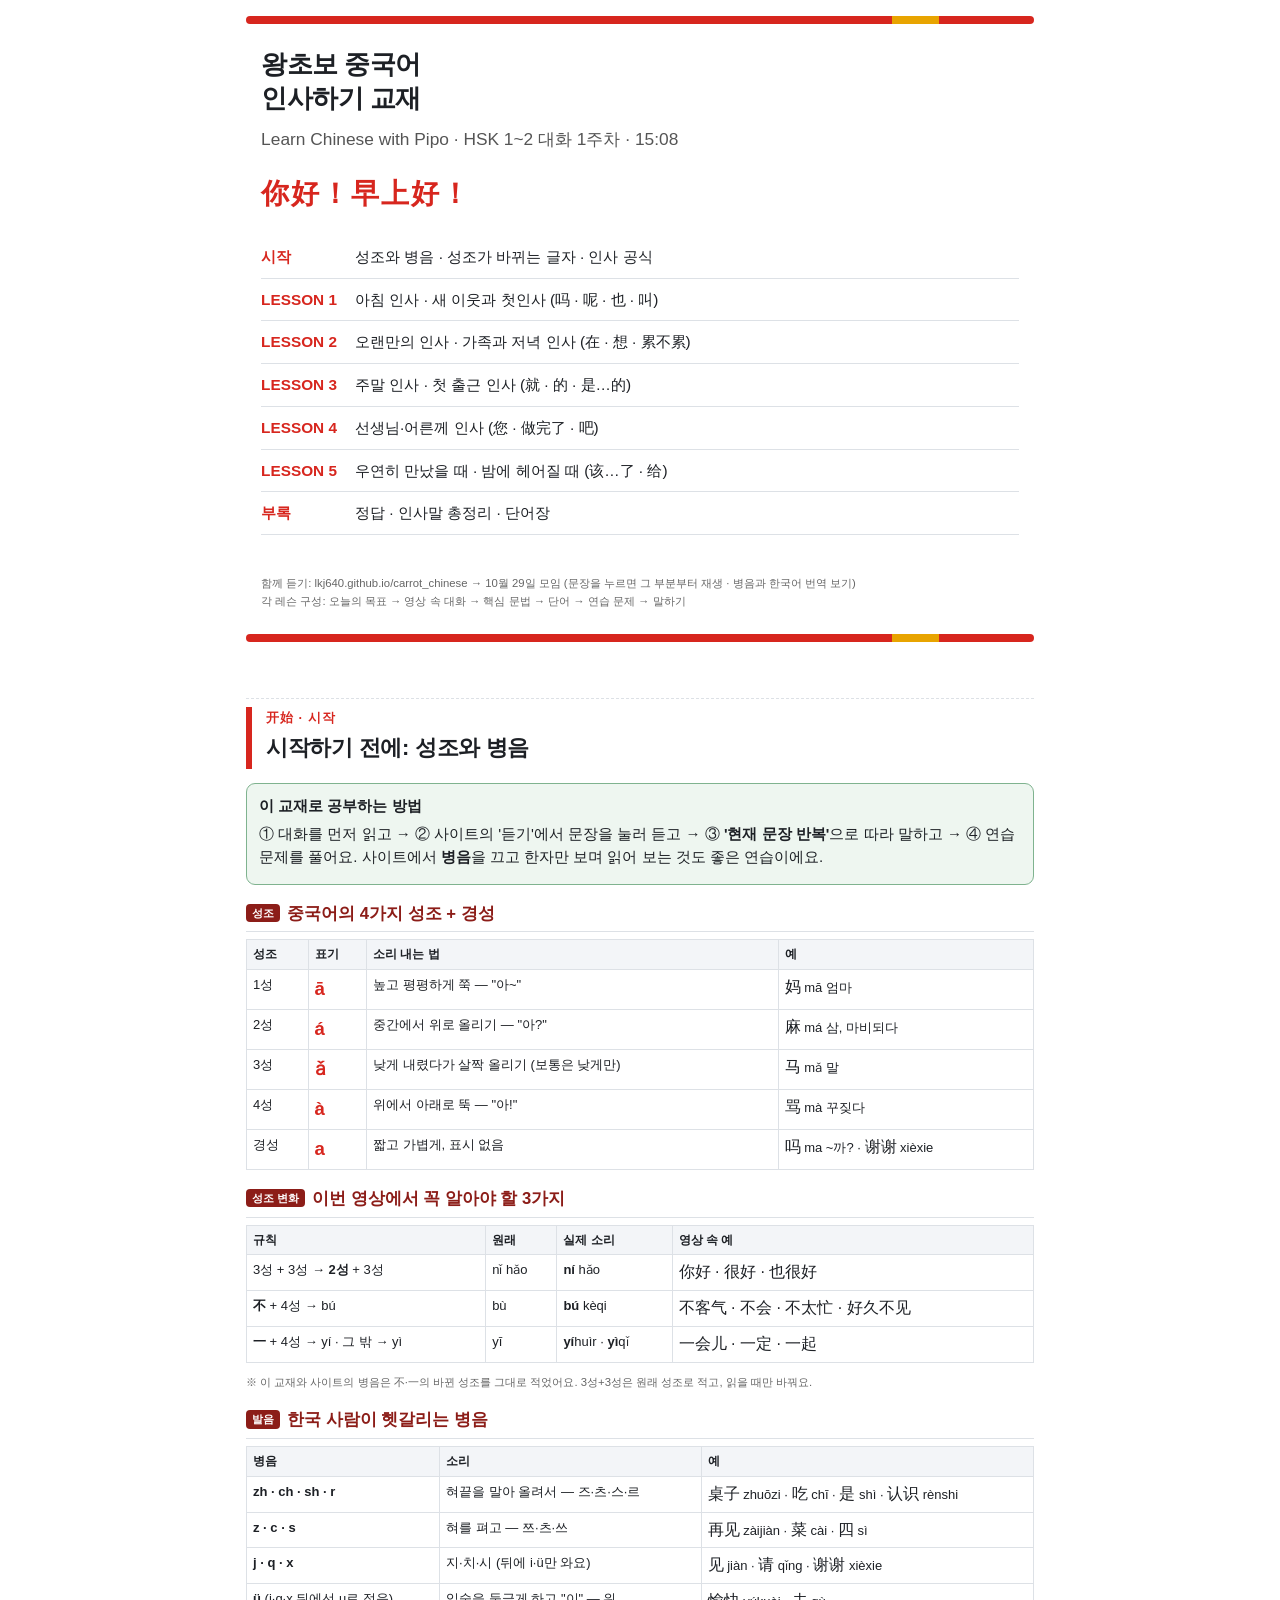
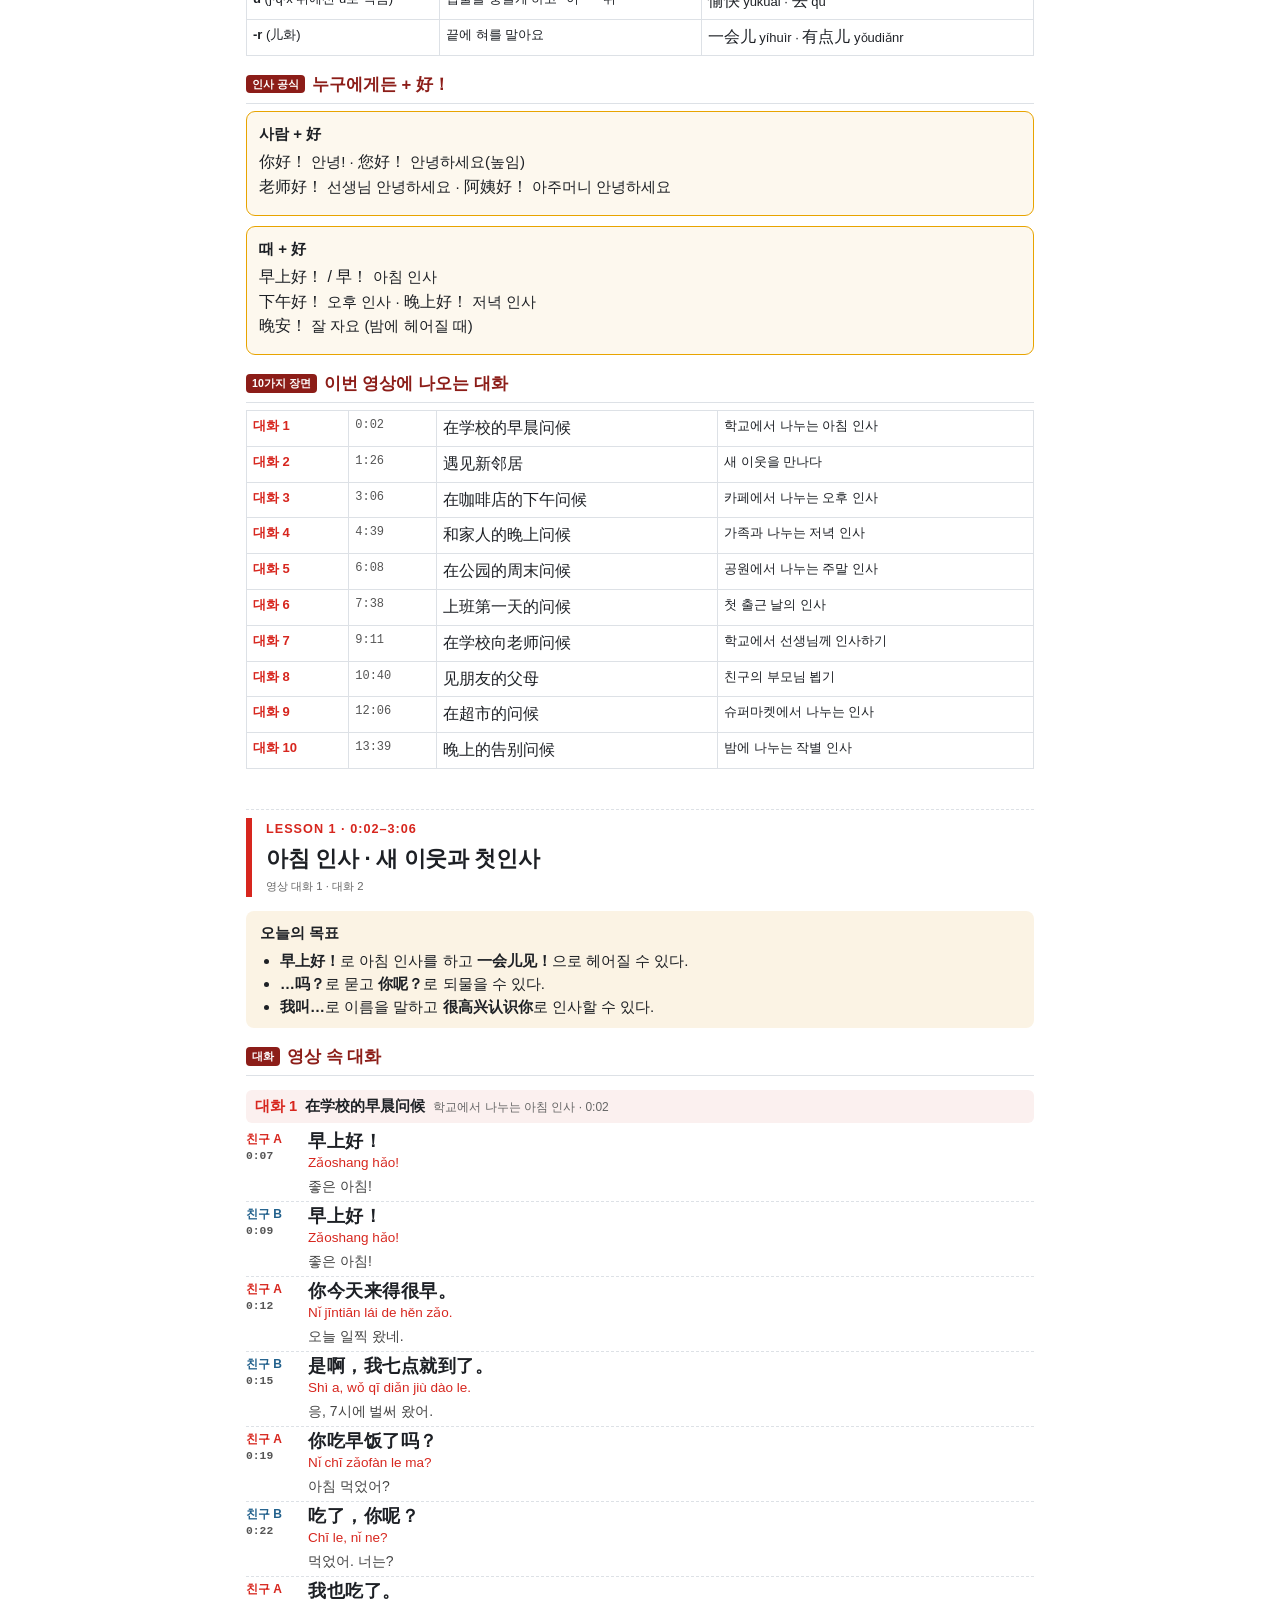
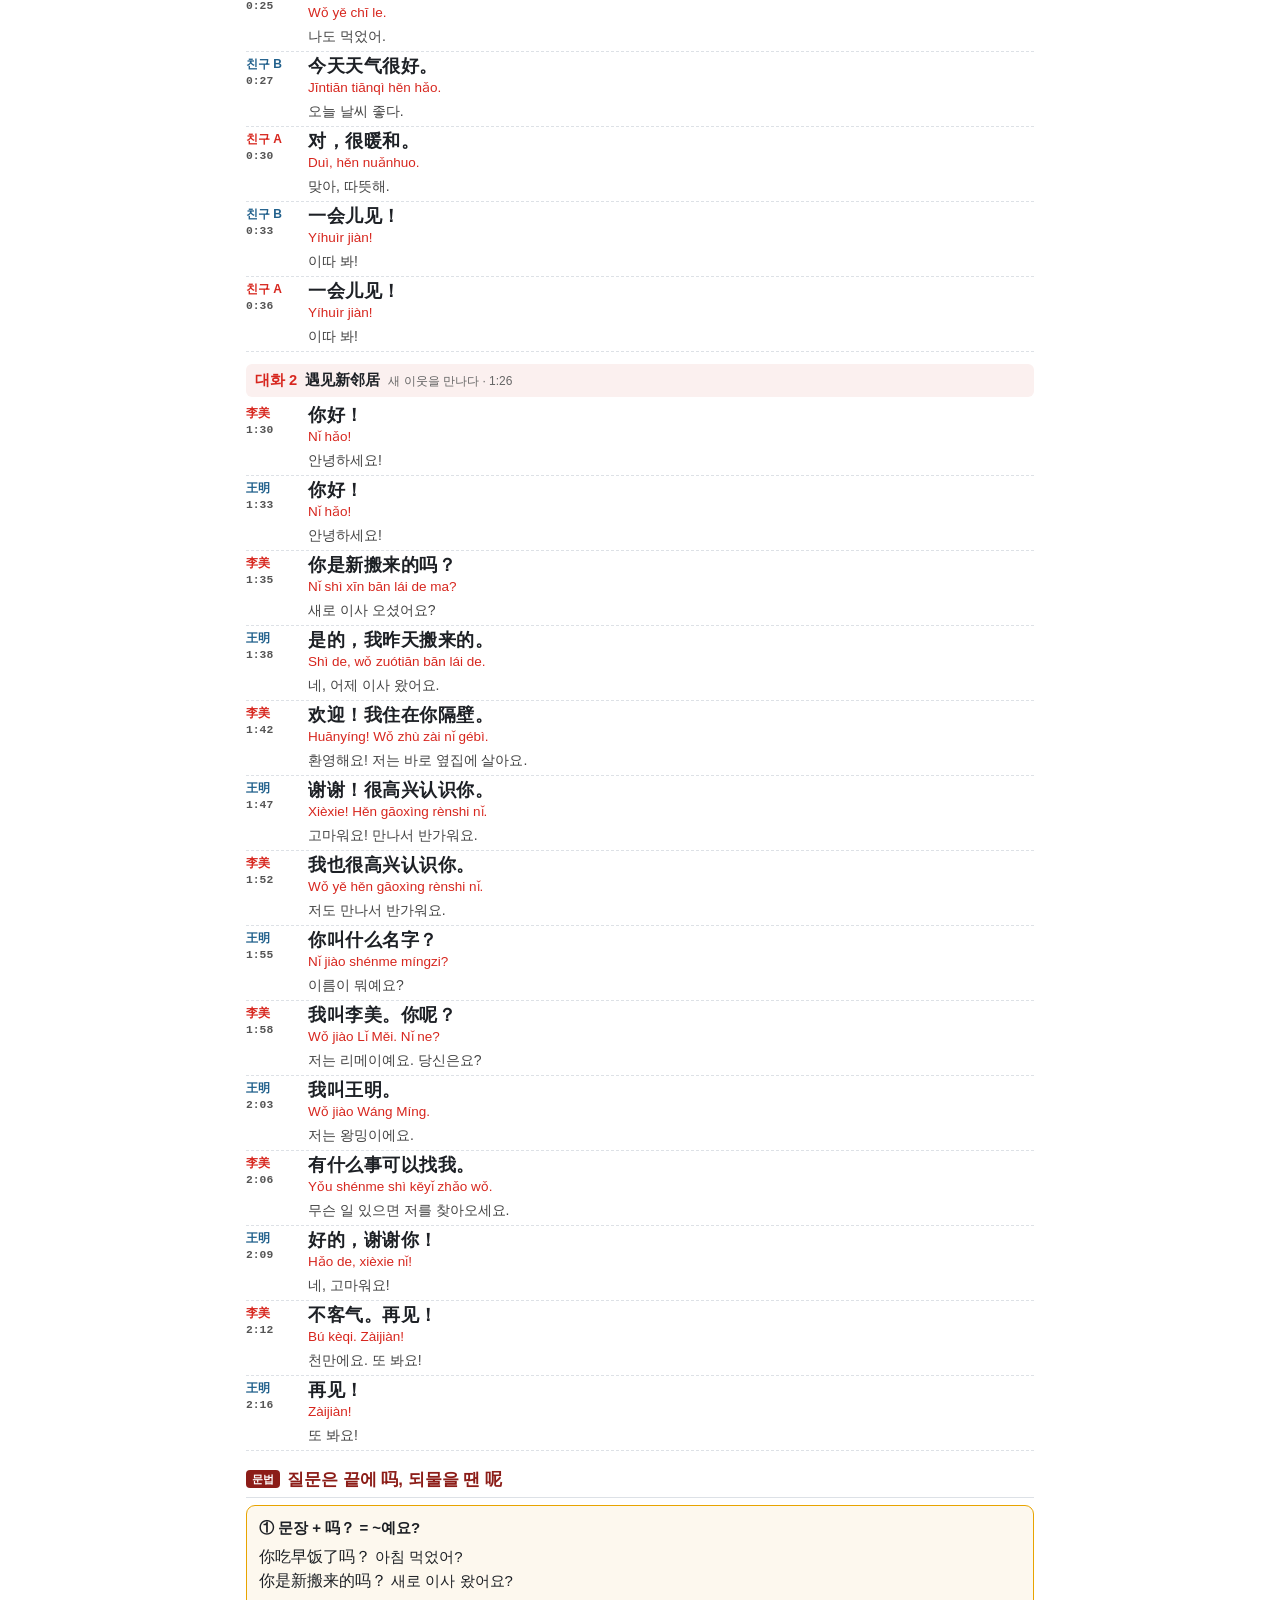
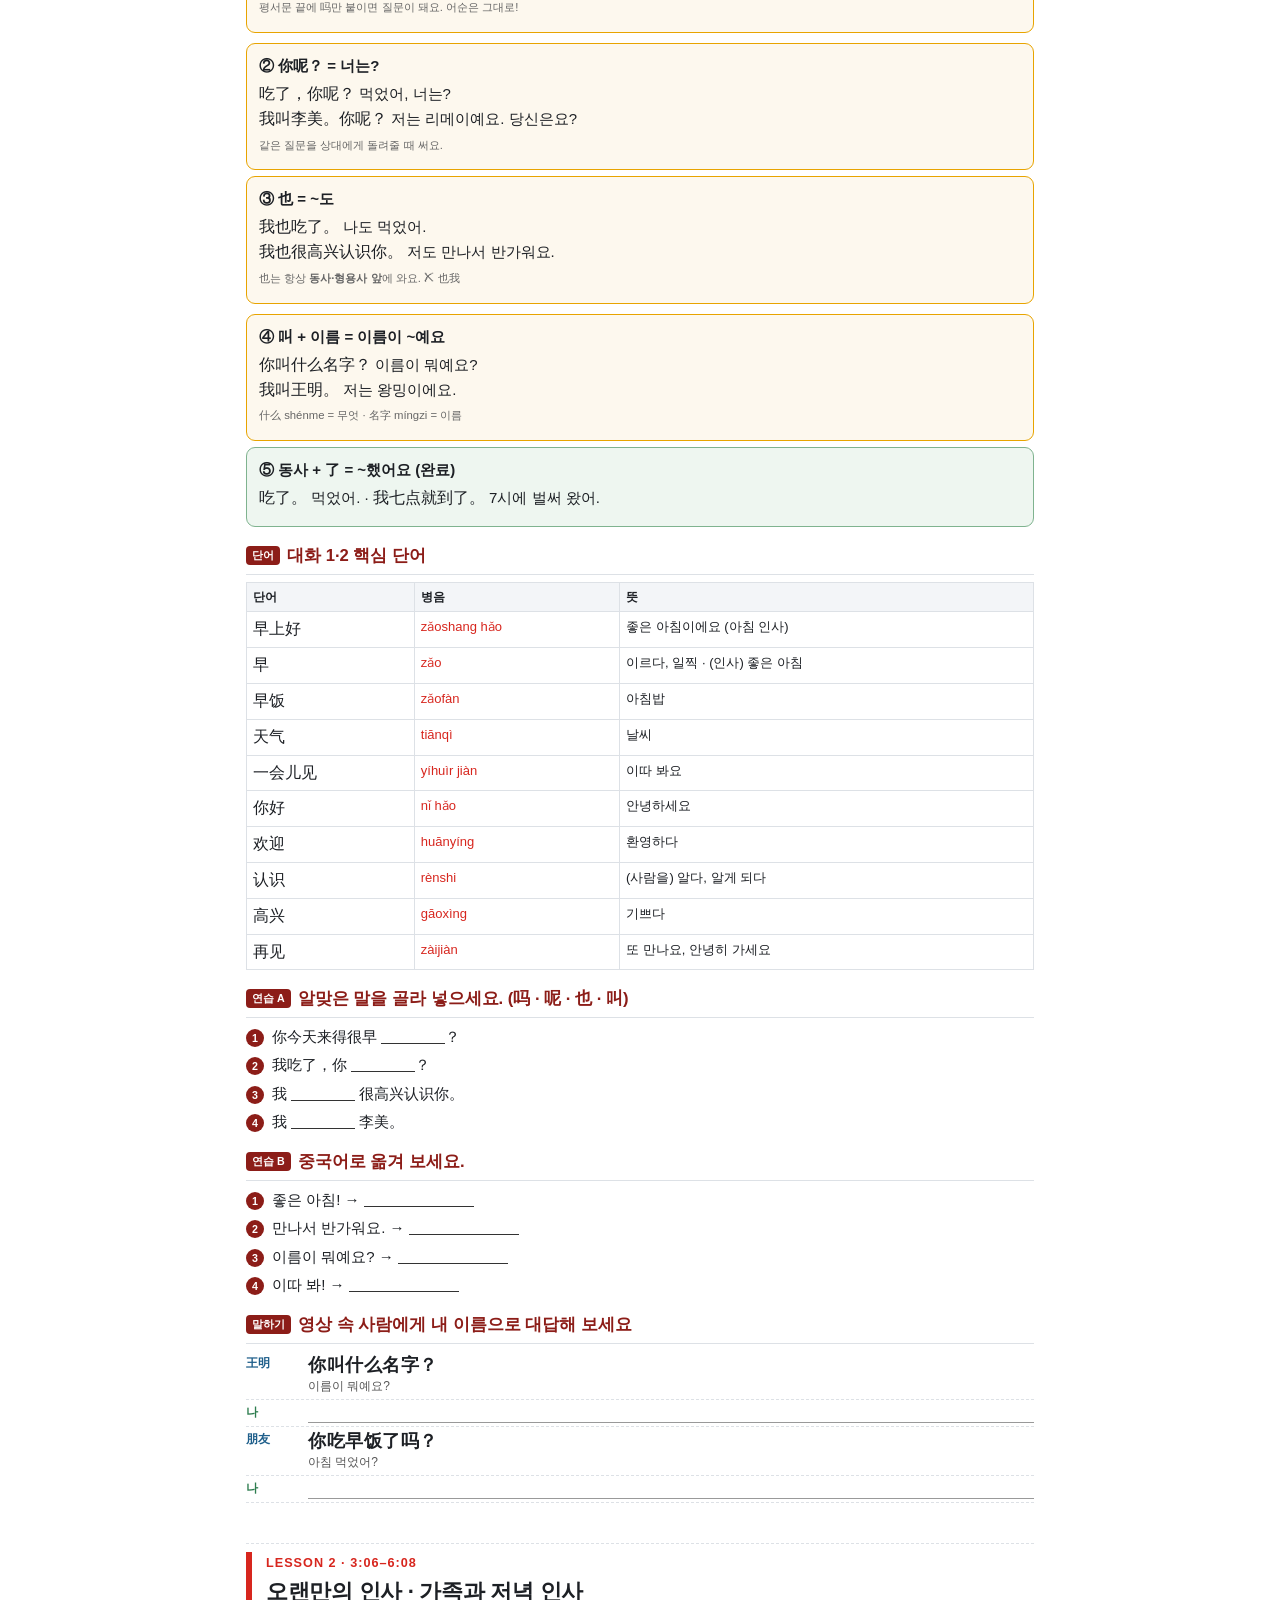
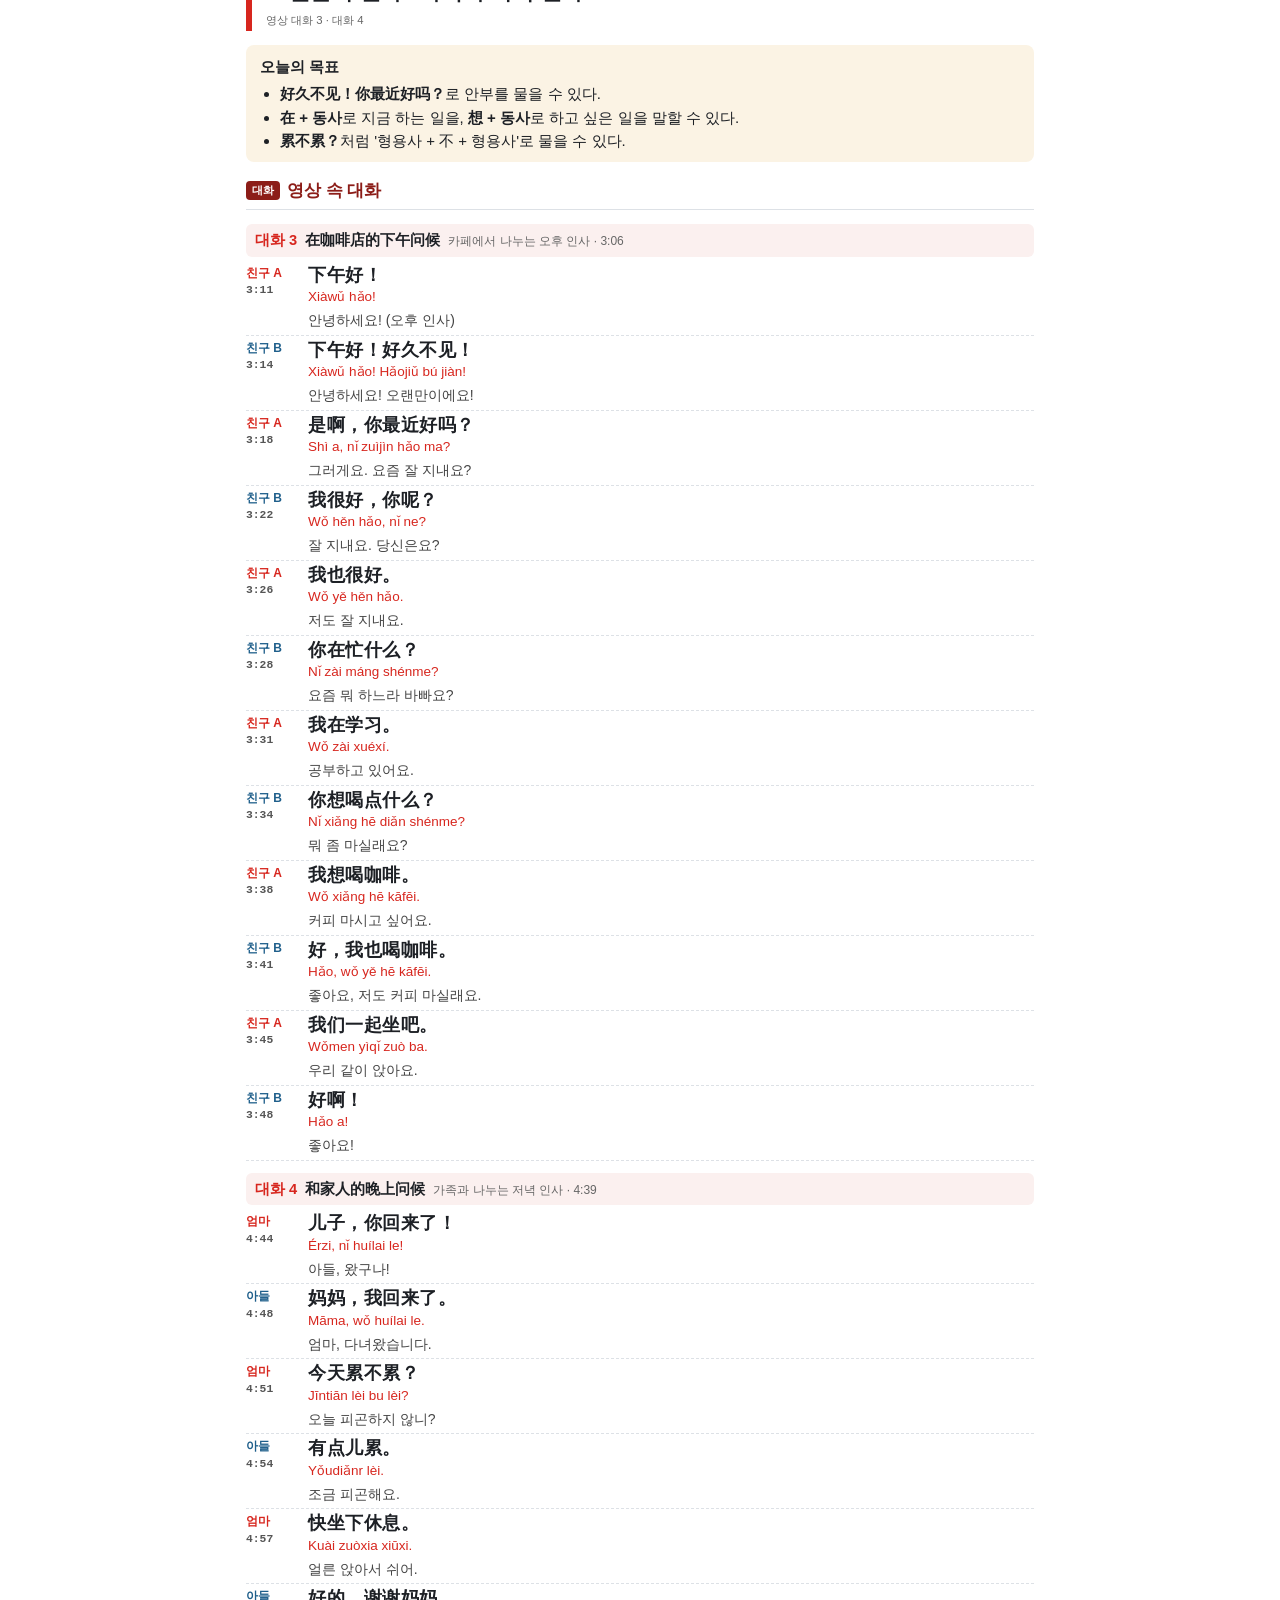
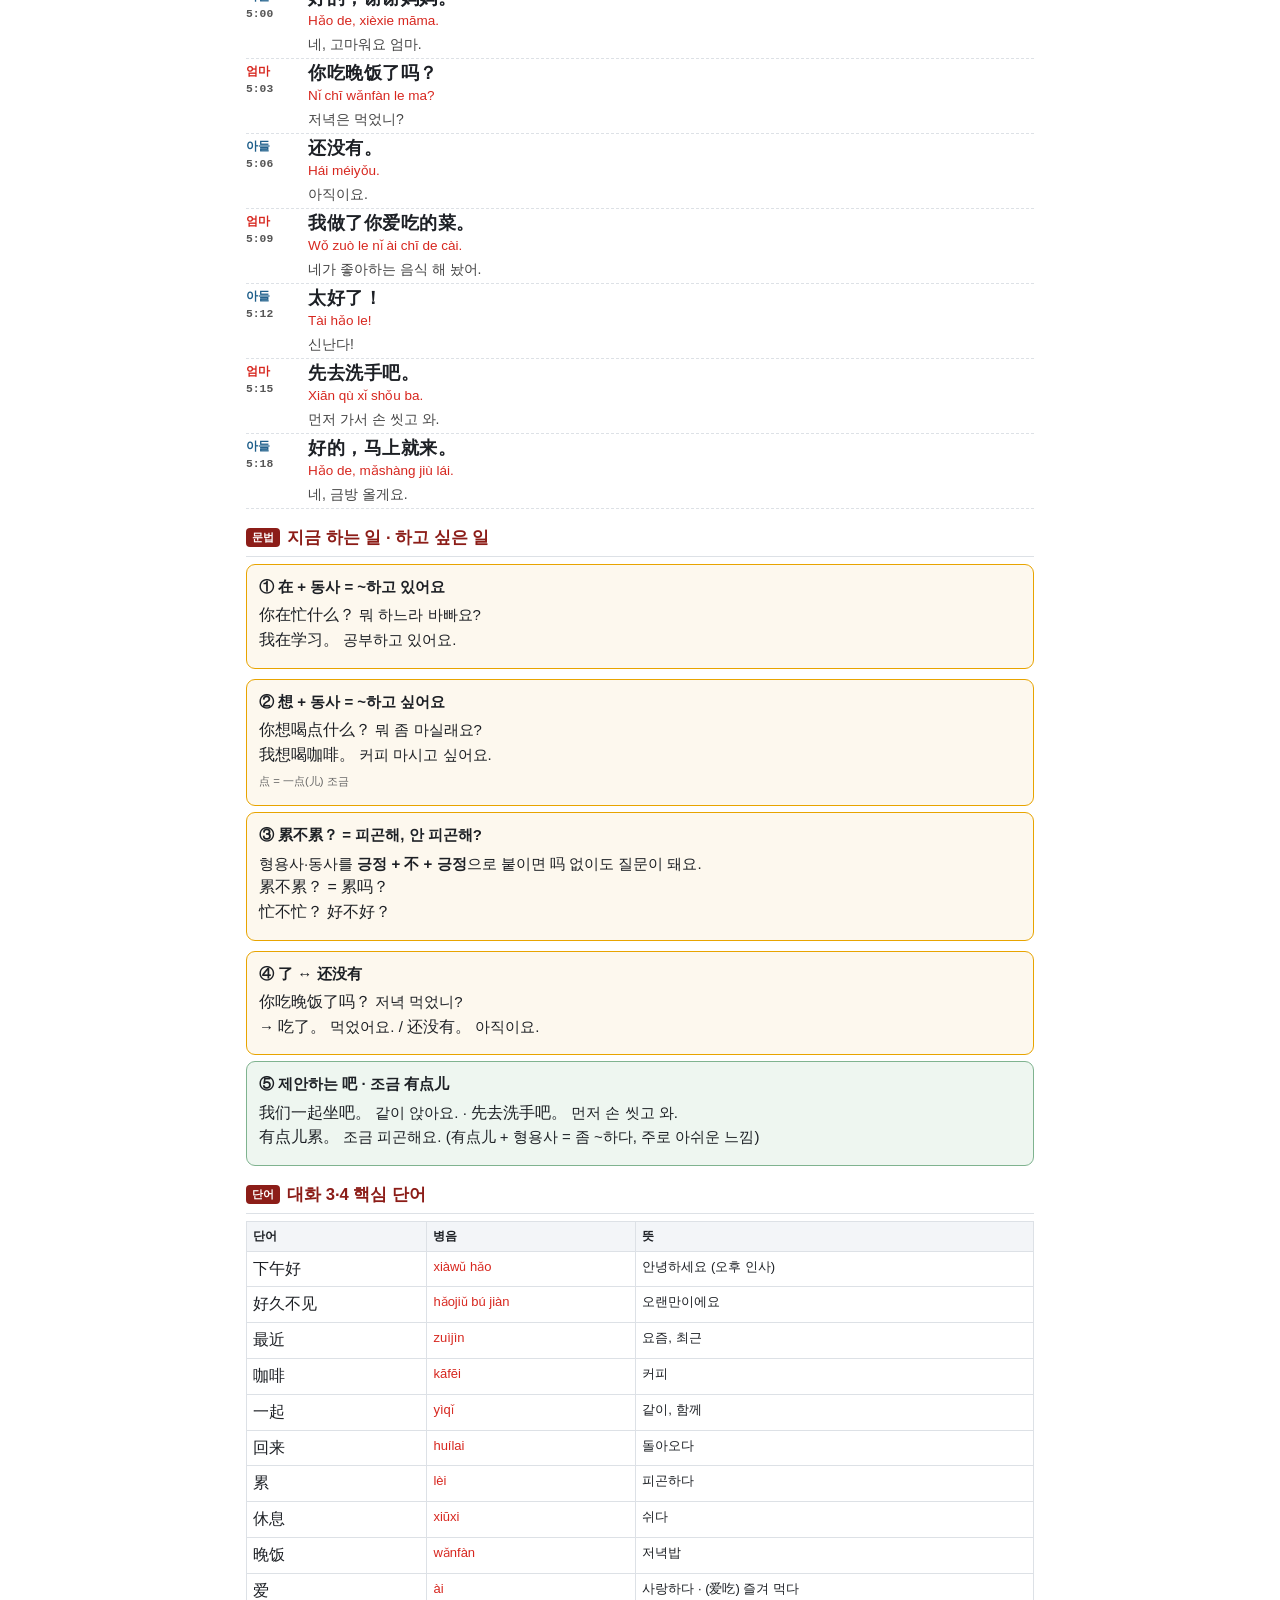
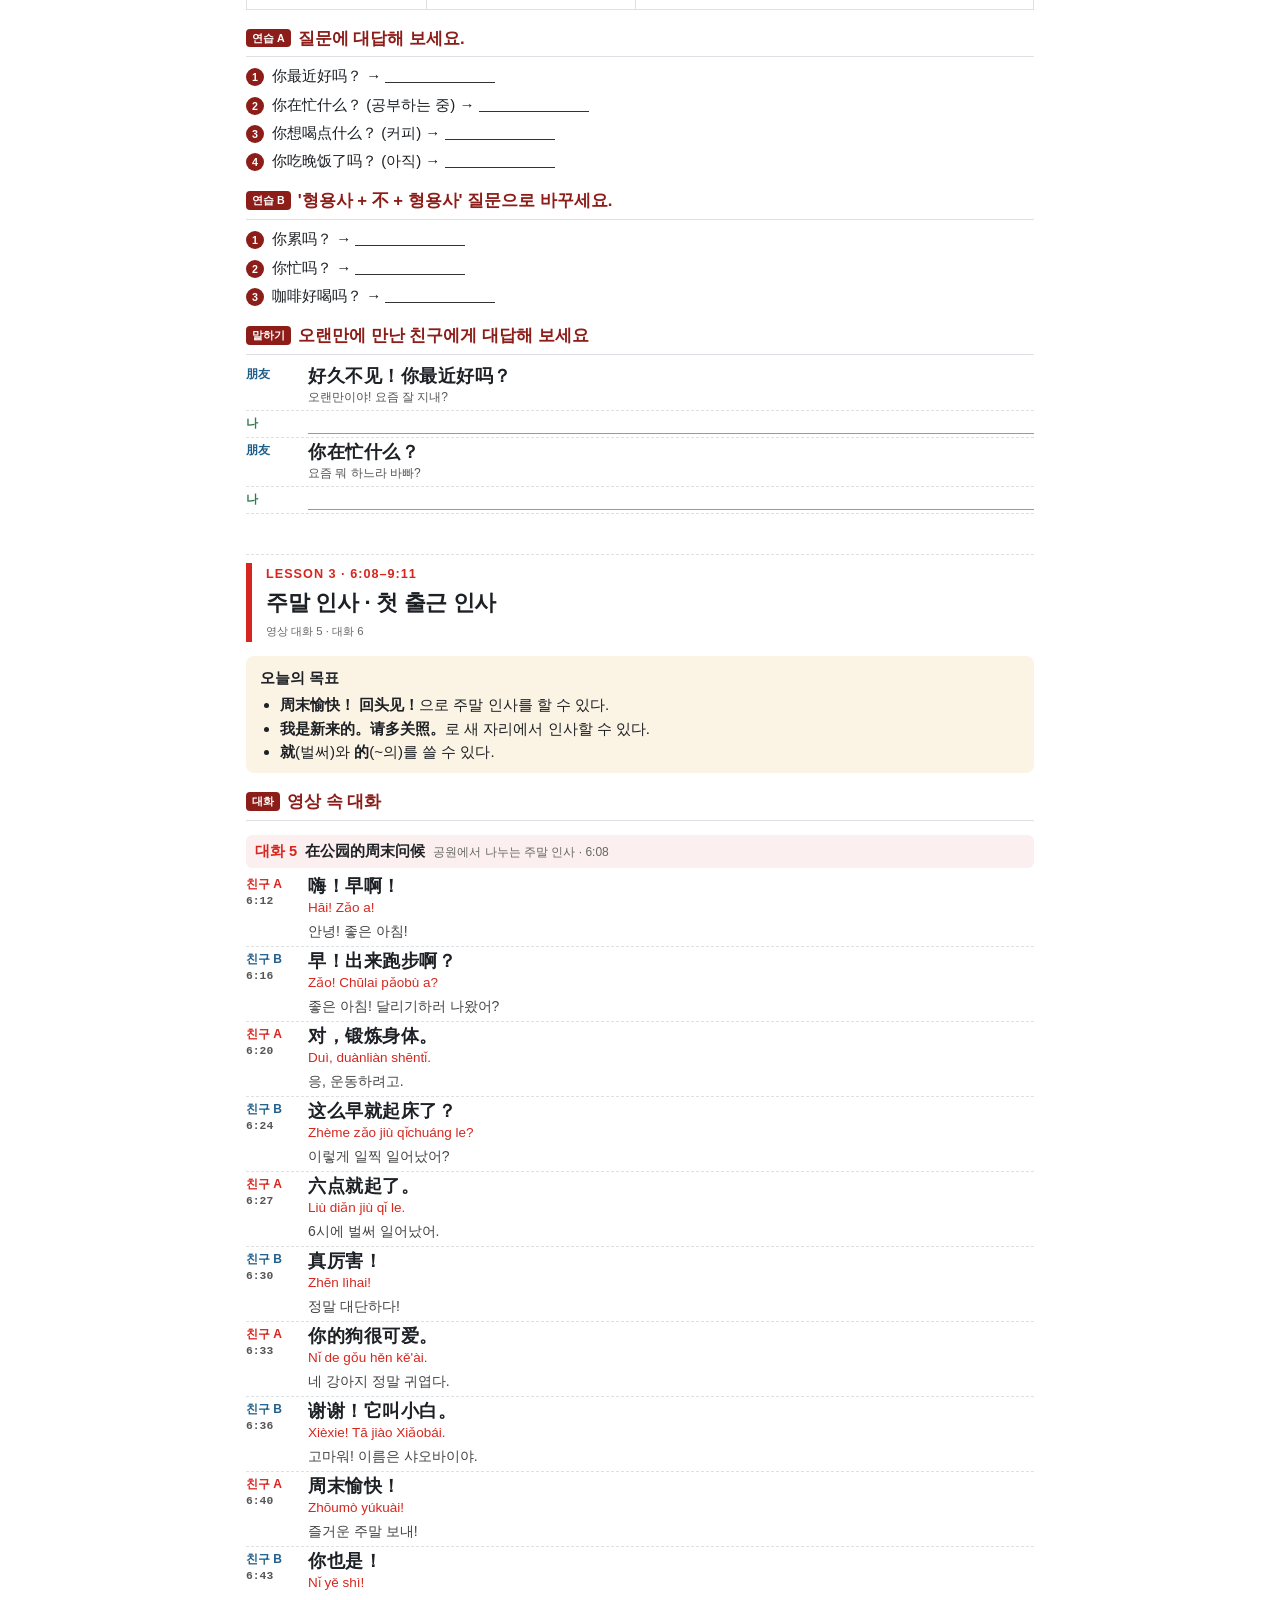
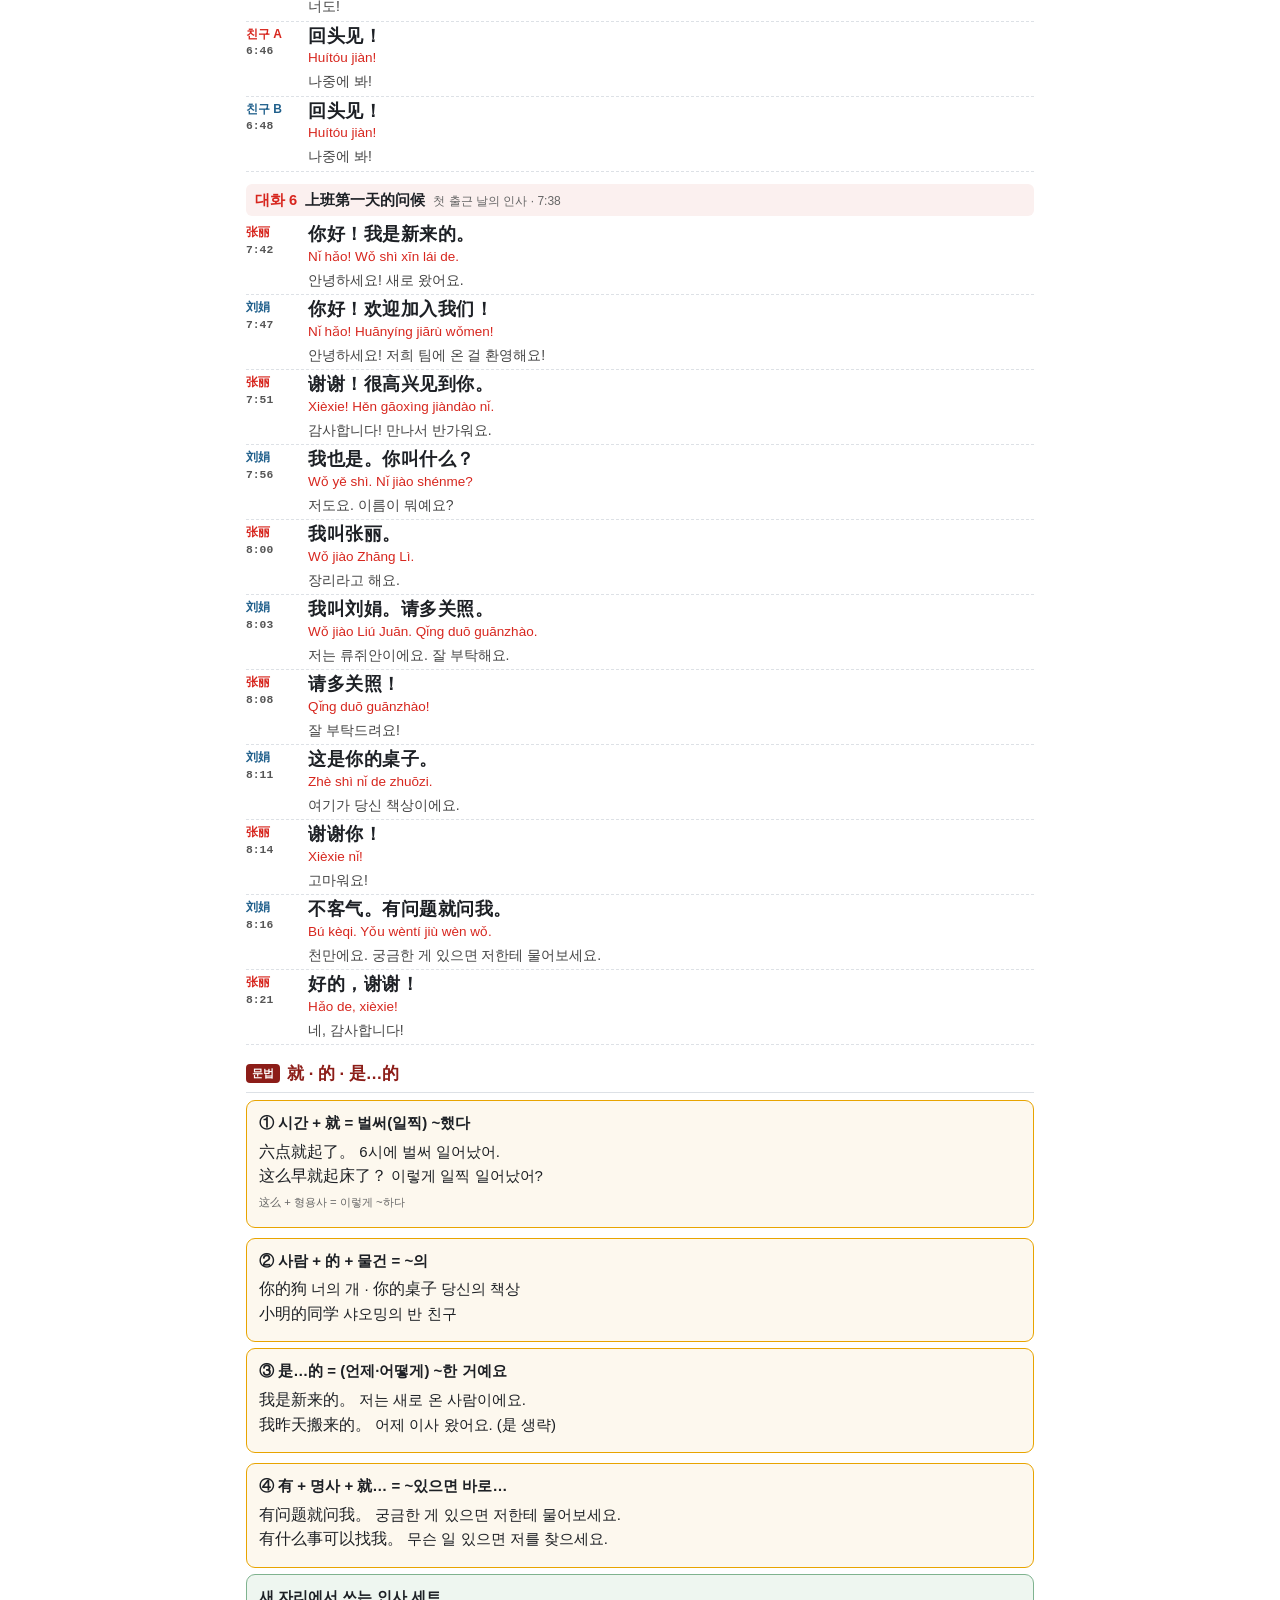
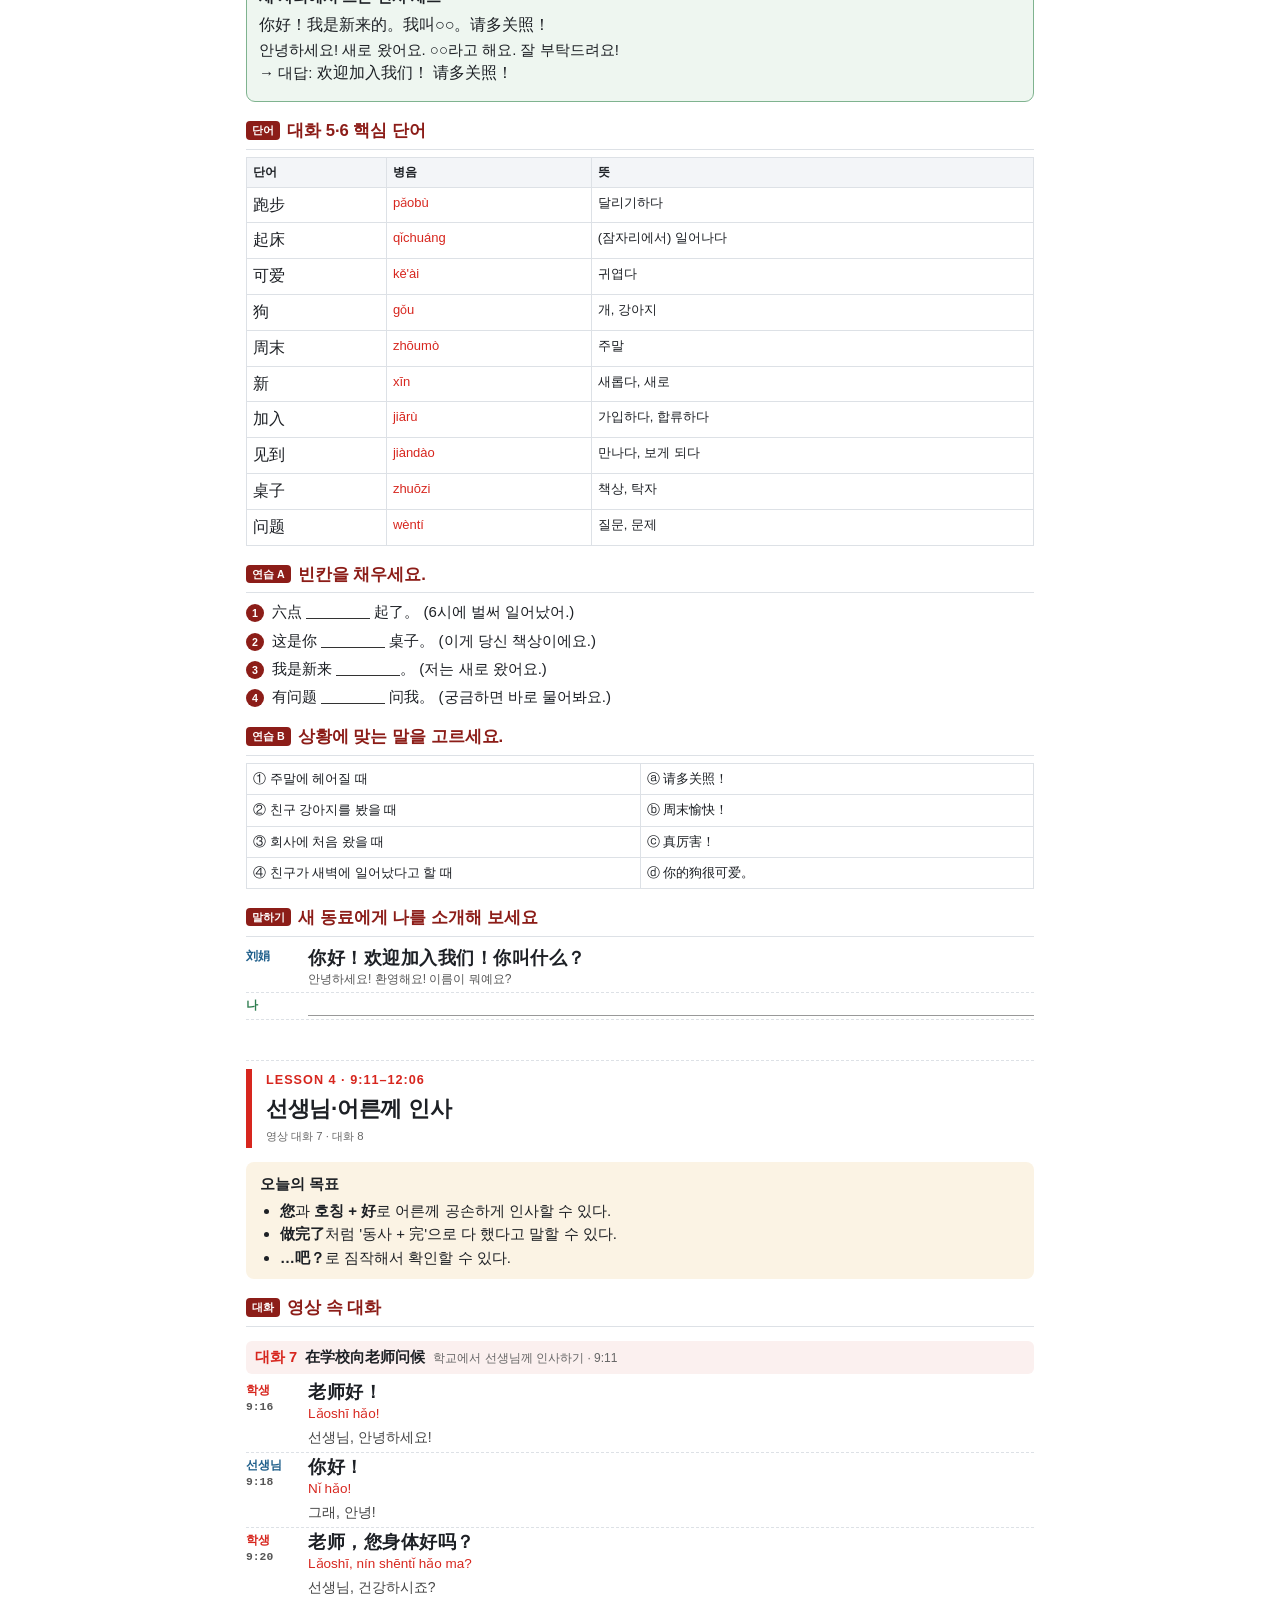
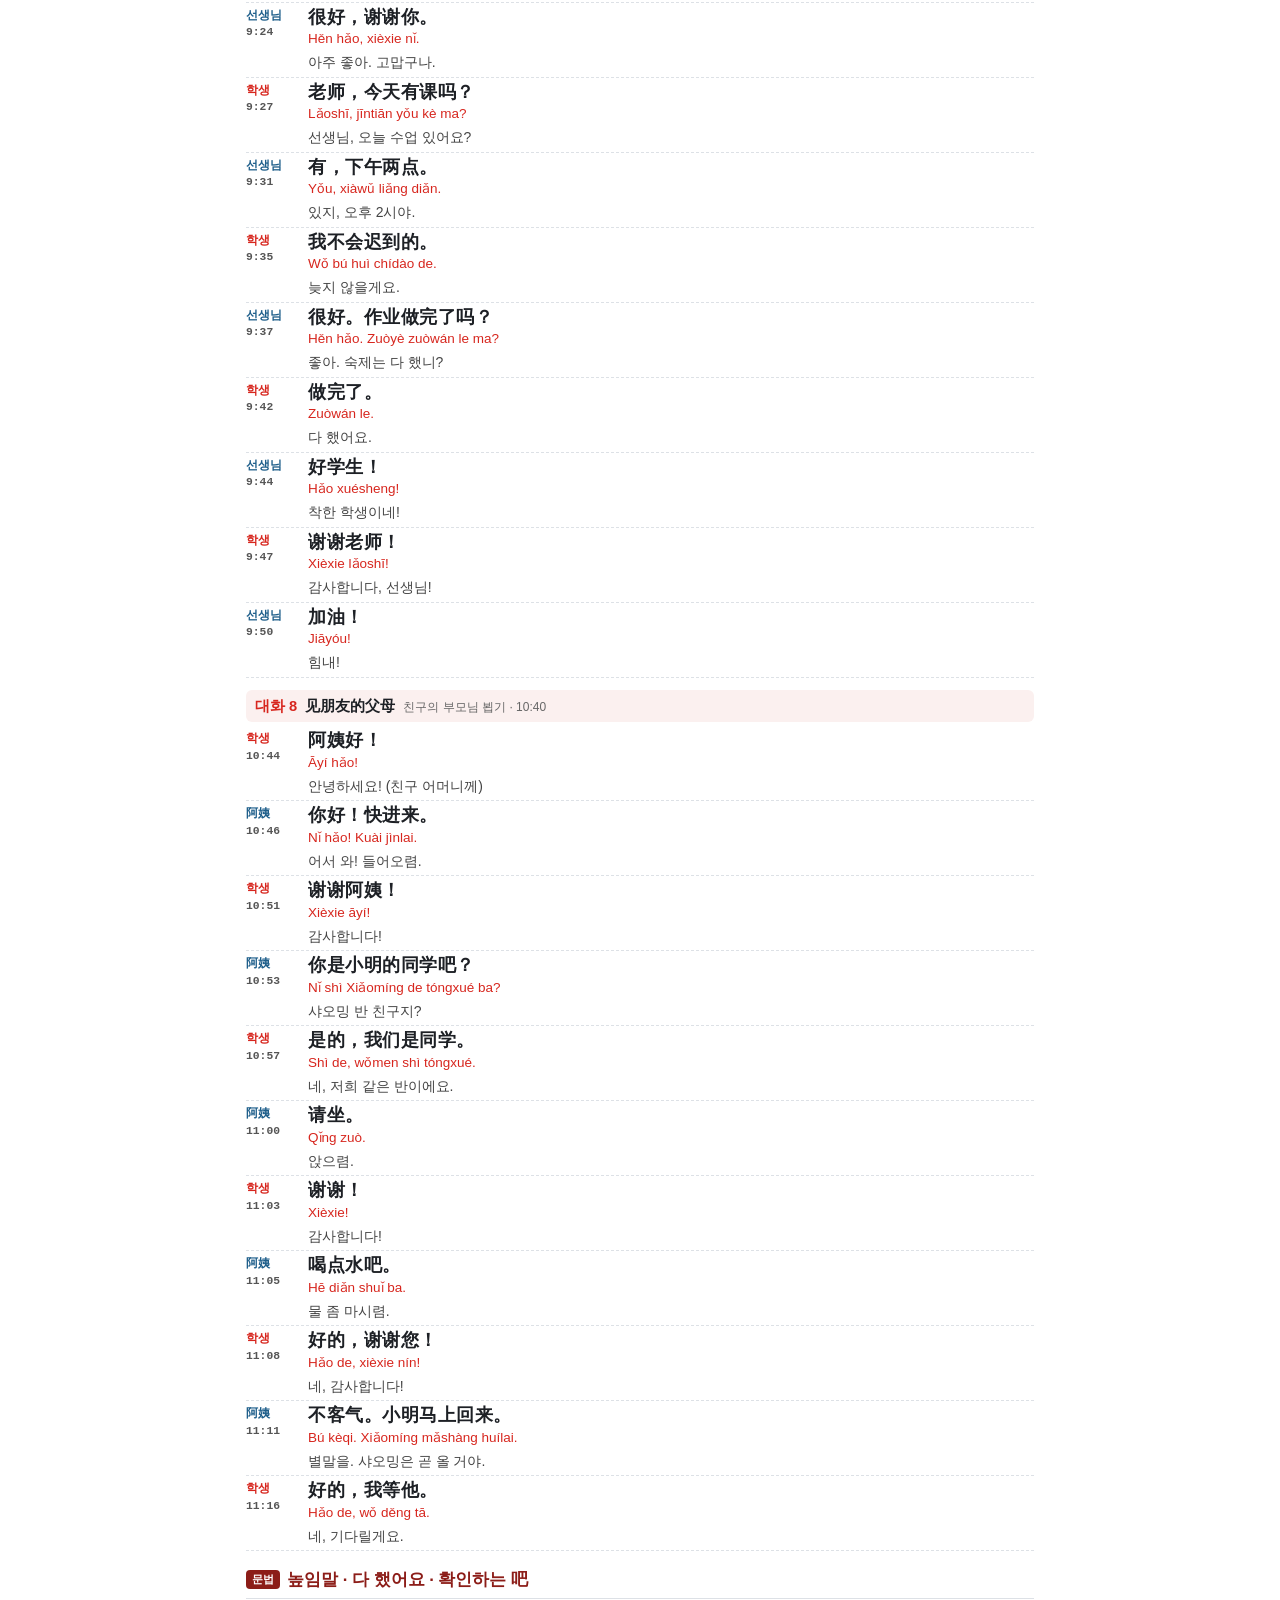
==== meetings/2026-10-29/workbook.html @ bf9522cb "당근 중국어 스터디 사이트: 10/29 1주차 인사하기, 46주 학습 순서 Co-Authored-By: Claude Opus 5.5 <noreply@anthropic.com>" ====
<!doctype html><html lang="ko"><head><meta charset="utf-8"><title>중국어 인사하기 교재 1주차</title><style>@page{size:A4;margin:16mm 15mm 16mm}
:root{--red:#c0392b;--yel:#e6a817;--blue:#1f5f8b;--grn:#2e7d4f;--line:#dde1e6;--head:#f3f5f8}
*{box-sizing:border-box}
body{margin:0;font-family:"Helvetica Neue","Apple SD Gothic Neo",sans-serif;font-size:10.5pt;line-height:1.55;color:#1d2025;-webkit-print-color-adjust:exact;print-color-adjust:exact}
b{font-weight:700}
.lesson{break-before:page}
.cover{height:262mm;display:flex;flex-direction:column;justify-content:space-between}
.stripe{height:8px;border-radius:4px;background:linear-gradient(90deg,var(--red) 0 25%,var(--yel) 25% 75%,var(--red) 75%)}
.ct{padding:0 4mm;margin-top:-10mm}
.cover h1{font-size:30pt;line-height:1.3;margin:0 0 10px;letter-spacing:-.5px}
.cs{font-size:13pt;color:#555}
.big{color:var(--red);font-size:20pt;font-weight:800;margin:34px 0 26px}
.toc{width:100%;border-collapse:collapse;font-size:11.5pt}
.toc th{color:var(--red);text-align:left;width:82px;padding:9px 0;border-bottom:1px solid var(--line);white-space:nowrap}
.toc td{padding:9px 0 9px 12px;border-bottom:1px solid var(--line)}
.foot{font-size:8.5pt;color:#666;margin-top:40px}
.hd{border-left:6px solid var(--red);padding:2px 0 2px 14px;margin-bottom:14px}
.hd .k{color:var(--red);font-weight:700;letter-spacing:1px;font-size:9.5pt}
.hd h1{margin:2px 0 2px;font-size:20pt;letter-spacing:-.3px}
.hd .s{font-size:8.5pt;color:#666}
.goal{background:#fbf3e4;border-radius:8px;padding:10px 14px;margin:10px 0 16px;break-inside:avoid}
.goal ul{margin:4px 0 0;padding-left:20px}
h2{font-size:12.5pt;color:var(--blue);border-bottom:1px solid var(--line);padding-bottom:5px;margin:20px 0 9px;break-after:avoid}
.tag{display:inline-block;background:var(--blue);color:#fff;font-size:8pt;padding:1px 6px;border-radius:4px;margin-right:7px;vertical-align:2px}
.dlg{margin:4px 0 6px}
.dl{display:flex;gap:12px;border-bottom:1px dashed var(--line);padding:4px 0;break-inside:avoid}
.dw{flex:0 0 58px;font-size:9pt;font-weight:700}
.dw span{display:block;font-family:Menlo,monospace;font-size:8.5pt;color:#555;font-weight:700}
.dw.S{color:var(--red)}.dw.M{color:var(--blue)}.dw.T{color:var(--grn)}
.dl b{display:block}.dl small{display:block;color:#555;font-size:9pt}
.ans{flex:1;border-bottom:1px solid #999;height:20px}
.t{width:100%;border-collapse:collapse;margin:6px 0;font-size:9.8pt;break-inside:avoid}
.t th{background:var(--head);text-align:left;font-size:9pt;padding:6px 8px;border:1px solid var(--line)}
.t td{padding:6px 8px;border:1px solid var(--line);vertical-align:top}
.scale td:first-child{width:34px;text-align:center;font-size:13pt}
.fill td{height:34px}
.mine td{height:27px}.mine td:nth-child(3){width:45%}
.match td{width:50%}
.two{display:flex;gap:10px;margin:6px 0}.two>.box{flex:1}
.box{border:1.3px solid var(--yel);border-radius:9px;padding:10px 12px;background:#fdf8ee;break-inside:avoid}
.box p{margin:5px 0}
.note{border-radius:9px;padding:9px 13px;margin:8px 0;break-inside:avoid}
.note b:first-child{display:block;margin-bottom:2px}
.note.g{background:#eef6f0;border:1.3px solid #7fb38f}
.note.y{background:#fdf6e6;border:1.3px solid var(--yel)}
.note.r{background:#fdeeee;border:1.3px solid #e07b72}
.sm{font-size:8.5pt;color:#666}
.cS{color:var(--red)}.cM{color:var(--blue)}.cT{color:var(--grn)}
ol.q{list-style:none;padding:0;margin:4px 0}
ol.q li{margin:7px 0;font-weight:600;break-inside:avoid}
.n{display:inline-block;width:18px;height:18px;line-height:18px;border-radius:50%;background:var(--blue);color:#fff;font-size:8pt;text-align:center;margin-right:8px;font-weight:700}
.bl{display:inline-block;width:140px;border-bottom:1px solid #333;height:14px;vertical-align:-2px}
.bl.s{width:72px}
.grid4{display:grid;grid-template-columns:repeat(4,1fr);gap:8px 14px;font-weight:600;margin:6px 0}
.grid5{display:grid;grid-template-columns:repeat(5,1fr);gap:8px;font-size:9.5pt;text-align:center}
.grid5>div{border:1px solid var(--line);border-radius:8px;padding:6px}
.story{border:1.3px solid var(--yel);border-radius:9px;padding:11px 14px;font-weight:700;line-height:1.9;font-size:11pt;background:#fffdf7;break-inside:avoid}
.fillp{font-weight:600;line-height:2.4}
ul.chk{list-style:none;padding:0}ul.chk li::before{content:"☐ ";font-size:12pt}
.ans-list p{margin:6px 0}
.vcols{columns:2;column-gap:12px}
.t.v{font-size:8.6pt;margin:0 0 10px}
.t.v td{padding:3px 6px}.t.v td:first-child{width:52%}
.cb{display:inline-block;width:9px;height:9px;border:1px solid #777;margin-right:5px}
/* ---- 화면(웹·모바일)용 ---- */
@media screen{
body{font-size:15px;max-width:820px;margin:0 auto;padding:0 16px 40px;background:#fff}
.lesson{margin-top:40px;padding-top:8px;border-top:1px dashed var(--line)}
.cover{height:auto;gap:24px;padding:16px 0}
.ct{margin-top:0}
.cover h1{font-size:26px}.big{font-size:20px;margin:20px 0}
.hd h1{font-size:22px}
.two{flex-direction:column}
.grid4{grid-template-columns:repeat(2,1fr)}
.grid5{grid-template-columns:repeat(2,1fr)}
.t{font-size:13px}.t td,.t th{padding:5px 6px;overflow-wrap:anywhere}
.vcols{columns:1}
.bl{width:110px}.bl.s{width:64px}
.dw{flex-basis:52px}
}

/* ---- 중국어 교재용 ---- */
:root{--red:#d7261e;--yel:#e8a400;--blue:#8c1d18}
.stripe{background:linear-gradient(90deg,var(--red) 0 82%,var(--yel) 82% 88%,var(--red) 88%)}
.zh,[lang="zh-CN"]{font-family:"PingFang SC","Hiragino Sans GB","Noto Sans SC","Noto Sans CJK SC","Microsoft YaHei",sans-serif}
.big{font-size:28pt;letter-spacing:2px}
.dl b.zh{font-size:12.5pt;letter-spacing:.5px}
.dl i.py{display:block;font-style:normal;color:var(--red);font-size:9.5pt}
.dw.A{color:var(--red)}.dw.B{color:#1f5f8b}
h3.scene{font-size:11pt;margin:14px 0 4px;padding:5px 9px;background:#fbf0ef;border-radius:6px;break-after:avoid}
h3.scene .sn{color:var(--red);margin-right:4px}
h3.scene .sk{font-weight:400;color:#666;font-size:9pt;margin-left:4px}
.box>b:first-child{display:block;margin-bottom:2px}
.box.g{background:#eef6f0;border-color:#7fb38f}
.box .zh{font-size:11.5pt}
.t .zh{font-size:11pt}
.words .wz{font-size:12pt;white-space:nowrap}
.wp{color:var(--red);white-space:nowrap}
.tone td:nth-child(2){font-size:14pt;color:var(--red)}
.scenes td:first-child{white-space:nowrap;font-weight:700;color:var(--red)}
.scenes td:nth-child(2){font-family:Menlo,monospace;font-size:9pt;color:#555}
ol.q li{font-weight:500;margin:5px 0}
.dlg .dl{display:grid;grid-template-columns:54px 1fr 38%;gap:2px 10px;padding:3px 0;align-items:center}
.dlg .dl .dk{color:#444;font-size:9.3pt}
.dl b.zh{line-height:1.3}
h2{margin:16px 0 7px}
.vcols{columns:1}
.t.v td:first-child{width:30%}.t.v td.wp{width:28%}
.t.v{font-size:9pt;break-inside:auto}.t.v td{padding:2px 6px}.t.v tr{break-inside:avoid}
.lesson .dlg + h3.scene{margin-top:12px}
@media screen{
.dlg .dl{grid-template-columns:52px 1fr;align-items:start}.dlg .dl .dk{grid-column:2;font-size:14px}
.dl b.zh{font-size:18px}.dl i.py{font-size:13.5px}
.box .zh,.t .zh{font-size:16px}
.big{font-size:28px}
}
</style></head><body><section class="cover"><div class="stripe"></div>
<div class="ct"><h1>왕초보 중국어<br>인사하기 교재</h1>
<div class="cs">Learn Chinese with Pipo · HSK 1~2 대화 1주차 · 15:08</div>
<div class="big" lang="zh-CN">你好！早上好！</div>
<table class="toc">
<tr><th>시작</th><td>성조와 병음 · 성조가 바뀌는 글자 · 인사 공식</td></tr>
<tr><th>LESSON 1</th><td>아침 인사 · 새 이웃과 첫인사 (吗 · 呢 · 也 · 叫)</td></tr>
<tr><th>LESSON 2</th><td>오랜만의 인사 · 가족과 저녁 인사 (在 · 想 · 累不累)</td></tr>
<tr><th>LESSON 3</th><td>주말 인사 · 첫 출근 인사 (就 · 的 · 是…的)</td></tr>
<tr><th>LESSON 4</th><td>선생님·어른께 인사 (您 · 做完了 · 吧)</td></tr>
<tr><th>LESSON 5</th><td>우연히 만났을 때 · 밤에 헤어질 때 (该…了 · 给)</td></tr>
<tr><th>부록</th><td>정답 · 인사말 총정리 · 단어장</td></tr>
</table>
<div class="foot">함께 듣기: lkj640.github.io/carrot_chinese → 10월 29일 모임 (문장을 누르면 그 부분부터 재생 · 병음과 한국어 번역 보기)<br>
각 레슨 구성: 오늘의 목표 → 영상 속 대화 → 핵심 문법 → 단어 → 연습 문제 → 말하기</div></div>
<div class="stripe"></div></section><section class="lesson"><div class="hd"><div class="k">开始 · 시작</div><h1>시작하기 전에: 성조와 병음</h1></div><div class="box g"><b>이 교재로 공부하는 방법</b><p>① 대화를 먼저 읽고 → ② 사이트의 '듣기'에서 문장을 눌러 듣고 → ③ <b>'현재 문장 반복'</b>으로 따라 말하고 → ④ 연습 문제를 풀어요. 사이트에서 <b>병음</b>을 끄고 한자만 보며 읽어 보는 것도 좋은 연습이에요.</p></div><h2><span class="tag">성조</span>중국어의 4가지 성조 + 경성</h2>
<table class="t tone"><tr><th>성조</th><th>표기</th><th>소리 내는 법</th><th>예</th></tr>
<tr><td>1성</td><td><b>ā</b></td><td>높고 평평하게 쭉 — "아~"</td><td><span class="zh" lang="zh-CN">妈</span> mā 엄마</td></tr>
<tr><td>2성</td><td><b>á</b></td><td>중간에서 위로 올리기 — "아?"</td><td><span class="zh" lang="zh-CN">麻</span> má 삼, 마비되다</td></tr>
<tr><td>3성</td><td><b>ǎ</b></td><td>낮게 내렸다가 살짝 올리기 (보통은 낮게만)</td><td><span class="zh" lang="zh-CN">马</span> mǎ 말</td></tr>
<tr><td>4성</td><td><b>à</b></td><td>위에서 아래로 뚝 — "아!"</td><td><span class="zh" lang="zh-CN">骂</span> mà 꾸짖다</td></tr>
<tr><td>경성</td><td><b>a</b></td><td>짧고 가볍게, 표시 없음</td><td><span class="zh" lang="zh-CN">吗</span> ma ~까? · <span class="zh" lang="zh-CN">谢谢</span> xièxie</td></tr></table>
<h2><span class="tag">성조 변화</span>이번 영상에서 꼭 알아야 할 3가지</h2>
<table class="t"><tr><th>규칙</th><th>원래</th><th>실제 소리</th><th>영상 속 예</th></tr>
<tr><td>3성 + 3성 → <b>2성</b> + 3성</td><td>nǐ hǎo</td><td><b>ní</b> hǎo</td><td><span class="zh" lang="zh-CN">你好 · 很好 · 也很好</span></td></tr>
<tr><td><b>不</b> + 4성 → bú</td><td>bù</td><td><b>bú</b> kèqi</td><td><span class="zh" lang="zh-CN">不客气 · 不会 · 不太忙 · 好久不见</span></td></tr>
<tr><td><b>一</b> + 4성 → yí · 그 밖 → yì</td><td>yī</td><td><b>yí</b>huìr · <b>yì</b>qǐ</td><td><span class="zh" lang="zh-CN">一会儿 · 一定 · 一起</span></td></tr></table>
<p class="sm">※ 이 교재와 사이트의 병음은 不·一의 바뀐 성조를 그대로 적었어요. 3성+3성은 원래 성조로 적고, 읽을 때만 바꿔요.</p>
<h2><span class="tag">발음</span>한국 사람이 헷갈리는 병음</h2>
<table class="t"><tr><th>병음</th><th>소리</th><th>예</th></tr>
<tr><td><b>zh · ch · sh · r</b></td><td>혀끝을 말아 올려서 — 즈·츠·스·르</td><td><span class="zh" lang="zh-CN">桌子</span> zhuōzi · <span class="zh" lang="zh-CN">吃</span> chī · <span class="zh" lang="zh-CN">是</span> shì · <span class="zh" lang="zh-CN">认识</span> rènshi</td></tr>
<tr><td><b>z · c · s</b></td><td>혀를 펴고 — 쯔·츠·쓰</td><td><span class="zh" lang="zh-CN">再见</span> zàijiàn · <span class="zh" lang="zh-CN">菜</span> cài · <span class="zh" lang="zh-CN">四</span> sì</td></tr>
<tr><td><b>j · q · x</b></td><td>지·치·시 (뒤에 i·ü만 와요)</td><td><span class="zh" lang="zh-CN">见</span> jiàn · <span class="zh" lang="zh-CN">请</span> qǐng · <span class="zh" lang="zh-CN">谢谢</span> xièxie</td></tr>
<tr><td><b>ü</b> (j·q·x 뒤에선 u로 적음)</td><td>입술을 둥글게 하고 "이" — 위</td><td><span class="zh" lang="zh-CN">愉快</span> yúkuài · <span class="zh" lang="zh-CN">去</span> qù</td></tr>
<tr><td><b>-r</b> (儿화)</td><td>끝에 혀를 말아요</td><td><span class="zh" lang="zh-CN">一会儿</span> yíhuìr · <span class="zh" lang="zh-CN">有点儿</span> yǒudiǎnr</td></tr></table>
<h2><span class="tag">인사 공식</span>누구에게든 + 好！</h2><div class="two"><div class="box y"><b>사람 + 好</b><p><span class="zh" lang="zh-CN">你好！</span> 안녕! · <span class="zh" lang="zh-CN">您好！</span> 안녕하세요(높임)<br><span class="zh" lang="zh-CN">老师好！</span> 선생님 안녕하세요 · <span class="zh" lang="zh-CN">阿姨好！</span> 아주머니 안녕하세요</p></div><div class="box y"><b>때 + 好</b><p><span class="zh" lang="zh-CN">早上好！ / 早！</span> 아침 인사<br><span class="zh" lang="zh-CN">下午好！</span> 오후 인사 · <span class="zh" lang="zh-CN">晚上好！</span> 저녁 인사<br><span class="zh" lang="zh-CN">晚安！</span> 잘 자요 (밤에 헤어질 때)</p></div></div><h2><span class="tag">10가지 장면</span>이번 영상에 나오는 대화</h2><table class="t scenes"><tr><td>대화 1</td><td>0:02</td><td><span class="zh" lang="zh-CN">在学校的早晨问候</span></td><td>학교에서 나누는 아침 인사</td></tr><tr><td>대화 2</td><td>1:26</td><td><span class="zh" lang="zh-CN">遇见新邻居</span></td><td>새 이웃을 만나다</td></tr><tr><td>대화 3</td><td>3:06</td><td><span class="zh" lang="zh-CN">在咖啡店的下午问候</span></td><td>카페에서 나누는 오후 인사</td></tr><tr><td>대화 4</td><td>4:39</td><td><span class="zh" lang="zh-CN">和家人的晚上问候</span></td><td>가족과 나누는 저녁 인사</td></tr><tr><td>대화 5</td><td>6:08</td><td><span class="zh" lang="zh-CN">在公园的周末问候</span></td><td>공원에서 나누는 주말 인사</td></tr><tr><td>대화 6</td><td>7:38</td><td><span class="zh" lang="zh-CN">上班第一天的问候</span></td><td>첫 출근 날의 인사</td></tr><tr><td>대화 7</td><td>9:11</td><td><span class="zh" lang="zh-CN">在学校向老师问候</span></td><td>학교에서 선생님께 인사하기</td></tr><tr><td>대화 8</td><td>10:40</td><td><span class="zh" lang="zh-CN">见朋友的父母</span></td><td>친구의 부모님 뵙기</td></tr><tr><td>대화 9</td><td>12:06</td><td><span class="zh" lang="zh-CN">在超市的问候</span></td><td>슈퍼마켓에서 나누는 인사</td></tr><tr><td>대화 10</td><td>13:39</td><td><span class="zh" lang="zh-CN">晚上的告别问候</span></td><td>밤에 나누는 작별 인사</td></tr></table></section><section class="lesson"><div class="hd"><div class="k">LESSON 1 · 0:02–3:06</div><h1>아침 인사 · 새 이웃과 첫인사</h1><div class="s">영상 대화 1 · 대화 2</div></div><div class="goal"><b>오늘의 목표</b><ul><li><b>早上好！</b>로 아침 인사를 하고 <b>一会儿见！</b>으로 헤어질 수 있다.</li><li><b>…吗？</b>로 묻고 <b>你呢？</b>로 되물을 수 있다.</li><li><b>我叫…</b>로 이름을 말하고 <b>很高兴认识你</b>로 인사할 수 있다.</li></ul></div><h2><span class="tag">대화</span>영상 속 대화</h2><h3 class="scene"><span class="sn">대화 1</span> <span class="zh" lang="zh-CN">在学校的早晨问候</span> <span class="sk">학교에서 나누는 아침 인사 · 0:02</span></h3><div class="dlg"><div class="dl"><div class="dw A">친구 A<span>0:07</span></div><div><b class="zh" lang="zh-CN">早上好！</b><i class="py">Zǎoshang hǎo!</i></div><small class="dk">좋은 아침!</small></div><div class="dl"><div class="dw B">친구 B<span>0:09</span></div><div><b class="zh" lang="zh-CN">早上好！</b><i class="py">Zǎoshang hǎo!</i></div><small class="dk">좋은 아침!</small></div><div class="dl"><div class="dw A">친구 A<span>0:12</span></div><div><b class="zh" lang="zh-CN">你今天来得很早。</b><i class="py">Nǐ jīntiān lái de hěn zǎo.</i></div><small class="dk">오늘 일찍 왔네.</small></div><div class="dl"><div class="dw B">친구 B<span>0:15</span></div><div><b class="zh" lang="zh-CN">是啊，我七点就到了。</b><i class="py">Shì a, wǒ qī diǎn jiù dào le.</i></div><small class="dk">응, 7시에 벌써 왔어.</small></div><div class="dl"><div class="dw A">친구 A<span>0:19</span></div><div><b class="zh" lang="zh-CN">你吃早饭了吗？</b><i class="py">Nǐ chī zǎofàn le ma?</i></div><small class="dk">아침 먹었어?</small></div><div class="dl"><div class="dw B">친구 B<span>0:22</span></div><div><b class="zh" lang="zh-CN">吃了，你呢？</b><i class="py">Chī le, nǐ ne?</i></div><small class="dk">먹었어. 너는?</small></div><div class="dl"><div class="dw A">친구 A<span>0:25</span></div><div><b class="zh" lang="zh-CN">我也吃了。</b><i class="py">Wǒ yě chī le.</i></div><small class="dk">나도 먹었어.</small></div><div class="dl"><div class="dw B">친구 B<span>0:27</span></div><div><b class="zh" lang="zh-CN">今天天气很好。</b><i class="py">Jīntiān tiānqì hěn hǎo.</i></div><small class="dk">오늘 날씨 좋다.</small></div><div class="dl"><div class="dw A">친구 A<span>0:30</span></div><div><b class="zh" lang="zh-CN">对，很暖和。</b><i class="py">Duì, hěn nuǎnhuo.</i></div><small class="dk">맞아, 따뜻해.</small></div><div class="dl"><div class="dw B">친구 B<span>0:33</span></div><div><b class="zh" lang="zh-CN">一会儿见！</b><i class="py">Yíhuìr jiàn!</i></div><small class="dk">이따 봐!</small></div><div class="dl"><div class="dw A">친구 A<span>0:36</span></div><div><b class="zh" lang="zh-CN">一会儿见！</b><i class="py">Yíhuìr jiàn!</i></div><small class="dk">이따 봐!</small></div></div><h3 class="scene"><span class="sn">대화 2</span> <span class="zh" lang="zh-CN">遇见新邻居</span> <span class="sk">새 이웃을 만나다 · 1:26</span></h3><div class="dlg"><div class="dl"><div class="dw A">李美<span>1:30</span></div><div><b class="zh" lang="zh-CN">你好！</b><i class="py">Nǐ hǎo!</i></div><small class="dk">안녕하세요!</small></div><div class="dl"><div class="dw B">王明<span>1:33</span></div><div><b class="zh" lang="zh-CN">你好！</b><i class="py">Nǐ hǎo!</i></div><small class="dk">안녕하세요!</small></div><div class="dl"><div class="dw A">李美<span>1:35</span></div><div><b class="zh" lang="zh-CN">你是新搬来的吗？</b><i class="py">Nǐ shì xīn bān lái de ma?</i></div><small class="dk">새로 이사 오셨어요?</small></div><div class="dl"><div class="dw B">王明<span>1:38</span></div><div><b class="zh" lang="zh-CN">是的，我昨天搬来的。</b><i class="py">Shì de, wǒ zuótiān bān lái de.</i></div><small class="dk">네, 어제 이사 왔어요.</small></div><div class="dl"><div class="dw A">李美<span>1:42</span></div><div><b class="zh" lang="zh-CN">欢迎！我住在你隔壁。</b><i class="py">Huānyíng! Wǒ zhù zài nǐ gébì.</i></div><small class="dk">환영해요! 저는 바로 옆집에 살아요.</small></div><div class="dl"><div class="dw B">王明<span>1:47</span></div><div><b class="zh" lang="zh-CN">谢谢！很高兴认识你。</b><i class="py">Xièxie! Hěn gāoxìng rènshi nǐ.</i></div><small class="dk">고마워요! 만나서 반가워요.</small></div><div class="dl"><div class="dw A">李美<span>1:52</span></div><div><b class="zh" lang="zh-CN">我也很高兴认识你。</b><i class="py">Wǒ yě hěn gāoxìng rènshi nǐ.</i></div><small class="dk">저도 만나서 반가워요.</small></div><div class="dl"><div class="dw B">王明<span>1:55</span></div><div><b class="zh" lang="zh-CN">你叫什么名字？</b><i class="py">Nǐ jiào shénme míngzi?</i></div><small class="dk">이름이 뭐예요?</small></div><div class="dl"><div class="dw A">李美<span>1:58</span></div><div><b class="zh" lang="zh-CN">我叫李美。你呢？</b><i class="py">Wǒ jiào Lǐ Měi. Nǐ ne?</i></div><small class="dk">저는 리메이예요. 당신은요?</small></div><div class="dl"><div class="dw B">王明<span>2:03</span></div><div><b class="zh" lang="zh-CN">我叫王明。</b><i class="py">Wǒ jiào Wáng Míng.</i></div><small class="dk">저는 왕밍이에요.</small></div><div class="dl"><div class="dw A">李美<span>2:06</span></div><div><b class="zh" lang="zh-CN">有什么事可以找我。</b><i class="py">Yǒu shénme shì kěyǐ zhǎo wǒ.</i></div><small class="dk">무슨 일 있으면 저를 찾아오세요.</small></div><div class="dl"><div class="dw B">王明<span>2:09</span></div><div><b class="zh" lang="zh-CN">好的，谢谢你！</b><i class="py">Hǎo de, xièxie nǐ!</i></div><small class="dk">네, 고마워요!</small></div><div class="dl"><div class="dw A">李美<span>2:12</span></div><div><b class="zh" lang="zh-CN">不客气。再见！</b><i class="py">Bú kèqi. Zàijiàn!</i></div><small class="dk">천만에요. 또 봐요!</small></div><div class="dl"><div class="dw B">王明<span>2:16</span></div><div><b class="zh" lang="zh-CN">再见！</b><i class="py">Zàijiàn!</i></div><small class="dk">또 봐요!</small></div></div><h2><span class="tag">문법</span>질문은 끝에 吗, 되물을 땐 呢</h2><div class="two"><div class="box y"><b>① 문장 + 吗？ = ~예요?</b><p><span class="zh" lang="zh-CN">你吃早饭了吗？</span> 아침 먹었어?<br><span class="zh" lang="zh-CN">你是新搬来的吗？</span> 새로 이사 왔어요?</p><p class="sm">평서문 끝에 吗만 붙이면 질문이 돼요. 어순은 그대로!</p></div><div class="box y"><b>② 你呢？ = 너는?</b><p><span class="zh" lang="zh-CN">吃了，你呢？</span> 먹었어, 너는?<br><span class="zh" lang="zh-CN">我叫李美。你呢？</span> 저는 리메이예요. 당신은요?</p><p class="sm">같은 질문을 상대에게 돌려줄 때 써요.</p></div></div><div class="two"><div class="box y"><b>③ 也 = ~도</b><p><span class="zh" lang="zh-CN">我也吃了。</span> 나도 먹었어.<br><span class="zh" lang="zh-CN">我也很高兴认识你。</span> 저도 만나서 반가워요.</p><p class="sm">也는 항상 <b>동사·형용사 앞</b>에 와요. ✗ 也我</p></div><div class="box y"><b>④ 叫 + 이름 = 이름이 ~예요</b><p><span class="zh" lang="zh-CN">你叫什么名字？</span> 이름이 뭐예요?<br><span class="zh" lang="zh-CN">我叫王明。</span> 저는 왕밍이에요.</p><p class="sm">什么 shénme = 무엇 · 名字 míngzi = 이름</p></div></div><div class="box g"><b>⑤ 동사 + 了 = ~했어요 (완료)</b><p><span class="zh" lang="zh-CN">吃了。</span> 먹었어. · <span class="zh" lang="zh-CN">我七点就到了。</span> 7시에 벌써 왔어.</p></div><h2><span class="tag">단어</span>대화 1·2 핵심 단어</h2><table class="t words"><tr><th>단어</th><th>병음</th><th>뜻</th></tr><tr><td class="wz"><span class="zh" lang="zh-CN">早上好</span></td><td class="wp">zǎoshang hǎo</td><td>좋은 아침이에요 (아침 인사)</td></tr><tr><td class="wz"><span class="zh" lang="zh-CN">早</span></td><td class="wp">zǎo</td><td>이르다, 일찍 · (인사) 좋은 아침</td></tr><tr><td class="wz"><span class="zh" lang="zh-CN">早饭</span></td><td class="wp">zǎofàn</td><td>아침밥</td></tr><tr><td class="wz"><span class="zh" lang="zh-CN">天气</span></td><td class="wp">tiānqì</td><td>날씨</td></tr><tr><td class="wz"><span class="zh" lang="zh-CN">一会儿见</span></td><td class="wp">yíhuìr jiàn</td><td>이따 봐요</td></tr><tr><td class="wz"><span class="zh" lang="zh-CN">你好</span></td><td class="wp">nǐ hǎo</td><td>안녕하세요</td></tr><tr><td class="wz"><span class="zh" lang="zh-CN">欢迎</span></td><td class="wp">huānyíng</td><td>환영하다</td></tr><tr><td class="wz"><span class="zh" lang="zh-CN">认识</span></td><td class="wp">rènshi</td><td>(사람을) 알다, 알게 되다</td></tr><tr><td class="wz"><span class="zh" lang="zh-CN">高兴</span></td><td class="wp">gāoxìng</td><td>기쁘다</td></tr><tr><td class="wz"><span class="zh" lang="zh-CN">再见</span></td><td class="wp">zàijiàn</td><td>또 만나요, 안녕히 가세요</td></tr></table><h2><span class="tag">연습 A</span>알맞은 말을 골라 넣으세요. (吗 · 呢 · 也 · 叫)</h2><ol class="q"><li><span class=n>1</span>你今天来得很早 <span class="bl s"></span>？</li><li><span class=n>2</span>我吃了，你 <span class="bl s"></span>？</li><li><span class=n>3</span>我 <span class="bl s"></span> 很高兴认识你。</li><li><span class=n>4</span>我 <span class="bl s"></span> 李美。</li></ol><h2><span class="tag">연습 B</span>중국어로 옮겨 보세요.</h2><ol class="q"><li><span class=n>1</span>좋은 아침! → <span class="bl"></span></li><li><span class=n>2</span>만나서 반가워요. → <span class="bl"></span></li><li><span class=n>3</span>이름이 뭐예요? → <span class="bl"></span></li><li><span class=n>4</span>이따 봐! → <span class="bl"></span></li></ol><h2><span class="tag">말하기</span>영상 속 사람에게 내 이름으로 대답해 보세요</h2><div class="dlg"><div class="dl"><div class="dw B">王明</div><div><b class="zh" lang="zh-CN">你叫什么名字？</b><small>이름이 뭐예요?</small></div></div><div class="dl"><div class="dw T">나</div><div class="ans"></div></div><div class="dl"><div class="dw B">朋友</div><div><b class="zh" lang="zh-CN">你吃早饭了吗？</b><small>아침 먹었어?</small></div></div><div class="dl"><div class="dw T">나</div><div class="ans"></div></div></div></section><section class="lesson"><div class="hd"><div class="k">LESSON 2 · 3:06–6:08</div><h1>오랜만의 인사 · 가족과 저녁 인사</h1><div class="s">영상 대화 3 · 대화 4</div></div><div class="goal"><b>오늘의 목표</b><ul><li><b>好久不见！你最近好吗？</b>로 안부를 물을 수 있다.</li><li><b>在 + 동사</b>로 지금 하는 일을, <b>想 + 동사</b>로 하고 싶은 일을 말할 수 있다.</li><li><b>累不累？</b>처럼 '형용사 + 不 + 형용사'로 물을 수 있다.</li></ul></div><h2><span class="tag">대화</span>영상 속 대화</h2><h3 class="scene"><span class="sn">대화 3</span> <span class="zh" lang="zh-CN">在咖啡店的下午问候</span> <span class="sk">카페에서 나누는 오후 인사 · 3:06</span></h3><div class="dlg"><div class="dl"><div class="dw A">친구 A<span>3:11</span></div><div><b class="zh" lang="zh-CN">下午好！</b><i class="py">Xiàwǔ hǎo!</i></div><small class="dk">안녕하세요! (오후 인사)</small></div><div class="dl"><div class="dw B">친구 B<span>3:14</span></div><div><b class="zh" lang="zh-CN">下午好！好久不见！</b><i class="py">Xiàwǔ hǎo! Hǎojiǔ bú jiàn!</i></div><small class="dk">안녕하세요! 오랜만이에요!</small></div><div class="dl"><div class="dw A">친구 A<span>3:18</span></div><div><b class="zh" lang="zh-CN">是啊，你最近好吗？</b><i class="py">Shì a, nǐ zuìjìn hǎo ma?</i></div><small class="dk">그러게요. 요즘 잘 지내요?</small></div><div class="dl"><div class="dw B">친구 B<span>3:22</span></div><div><b class="zh" lang="zh-CN">我很好，你呢？</b><i class="py">Wǒ hěn hǎo, nǐ ne?</i></div><small class="dk">잘 지내요. 당신은요?</small></div><div class="dl"><div class="dw A">친구 A<span>3:26</span></div><div><b class="zh" lang="zh-CN">我也很好。</b><i class="py">Wǒ yě hěn hǎo.</i></div><small class="dk">저도 잘 지내요.</small></div><div class="dl"><div class="dw B">친구 B<span>3:28</span></div><div><b class="zh" lang="zh-CN">你在忙什么？</b><i class="py">Nǐ zài máng shénme?</i></div><small class="dk">요즘 뭐 하느라 바빠요?</small></div><div class="dl"><div class="dw A">친구 A<span>3:31</span></div><div><b class="zh" lang="zh-CN">我在学习。</b><i class="py">Wǒ zài xuéxí.</i></div><small class="dk">공부하고 있어요.</small></div><div class="dl"><div class="dw B">친구 B<span>3:34</span></div><div><b class="zh" lang="zh-CN">你想喝点什么？</b><i class="py">Nǐ xiǎng hē diǎn shénme?</i></div><small class="dk">뭐 좀 마실래요?</small></div><div class="dl"><div class="dw A">친구 A<span>3:38</span></div><div><b class="zh" lang="zh-CN">我想喝咖啡。</b><i class="py">Wǒ xiǎng hē kāfēi.</i></div><small class="dk">커피 마시고 싶어요.</small></div><div class="dl"><div class="dw B">친구 B<span>3:41</span></div><div><b class="zh" lang="zh-CN">好，我也喝咖啡。</b><i class="py">Hǎo, wǒ yě hē kāfēi.</i></div><small class="dk">좋아요, 저도 커피 마실래요.</small></div><div class="dl"><div class="dw A">친구 A<span>3:45</span></div><div><b class="zh" lang="zh-CN">我们一起坐吧。</b><i class="py">Wǒmen yìqǐ zuò ba.</i></div><small class="dk">우리 같이 앉아요.</small></div><div class="dl"><div class="dw B">친구 B<span>3:48</span></div><div><b class="zh" lang="zh-CN">好啊！</b><i class="py">Hǎo a!</i></div><small class="dk">좋아요!</small></div></div><h3 class="scene"><span class="sn">대화 4</span> <span class="zh" lang="zh-CN">和家人的晚上问候</span> <span class="sk">가족과 나누는 저녁 인사 · 4:39</span></h3><div class="dlg"><div class="dl"><div class="dw A">엄마<span>4:44</span></div><div><b class="zh" lang="zh-CN">儿子，你回来了！</b><i class="py">Érzi, nǐ huílai le!</i></div><small class="dk">아들, 왔구나!</small></div><div class="dl"><div class="dw B">아들<span>4:48</span></div><div><b class="zh" lang="zh-CN">妈妈，我回来了。</b><i class="py">Māma, wǒ huílai le.</i></div><small class="dk">엄마, 다녀왔습니다.</small></div><div class="dl"><div class="dw A">엄마<span>4:51</span></div><div><b class="zh" lang="zh-CN">今天累不累？</b><i class="py">Jīntiān lèi bu lèi?</i></div><small class="dk">오늘 피곤하지 않니?</small></div><div class="dl"><div class="dw B">아들<span>4:54</span></div><div><b class="zh" lang="zh-CN">有点儿累。</b><i class="py">Yǒudiǎnr lèi.</i></div><small class="dk">조금 피곤해요.</small></div><div class="dl"><div class="dw A">엄마<span>4:57</span></div><div><b class="zh" lang="zh-CN">快坐下休息。</b><i class="py">Kuài zuòxia xiūxi.</i></div><small class="dk">얼른 앉아서 쉬어.</small></div><div class="dl"><div class="dw B">아들<span>5:00</span></div><div><b class="zh" lang="zh-CN">好的，谢谢妈妈。</b><i class="py">Hǎo de, xièxie māma.</i></div><small class="dk">네, 고마워요 엄마.</small></div><div class="dl"><div class="dw A">엄마<span>5:03</span></div><div><b class="zh" lang="zh-CN">你吃晚饭了吗？</b><i class="py">Nǐ chī wǎnfàn le ma?</i></div><small class="dk">저녁은 먹었니?</small></div><div class="dl"><div class="dw B">아들<span>5:06</span></div><div><b class="zh" lang="zh-CN">还没有。</b><i class="py">Hái méiyǒu.</i></div><small class="dk">아직이요.</small></div><div class="dl"><div class="dw A">엄마<span>5:09</span></div><div><b class="zh" lang="zh-CN">我做了你爱吃的菜。</b><i class="py">Wǒ zuò le nǐ ài chī de cài.</i></div><small class="dk">네가 좋아하는 음식 해 놨어.</small></div><div class="dl"><div class="dw B">아들<span>5:12</span></div><div><b class="zh" lang="zh-CN">太好了！</b><i class="py">Tài hǎo le!</i></div><small class="dk">신난다!</small></div><div class="dl"><div class="dw A">엄마<span>5:15</span></div><div><b class="zh" lang="zh-CN">先去洗手吧。</b><i class="py">Xiān qù xǐ shǒu ba.</i></div><small class="dk">먼저 가서 손 씻고 와.</small></div><div class="dl"><div class="dw B">아들<span>5:18</span></div><div><b class="zh" lang="zh-CN">好的，马上就来。</b><i class="py">Hǎo de, mǎshàng jiù lái.</i></div><small class="dk">네, 금방 올게요.</small></div></div><h2><span class="tag">문법</span>지금 하는 일 · 하고 싶은 일</h2><div class="two"><div class="box y"><b>① 在 + 동사 = ~하고 있어요</b><p><span class="zh" lang="zh-CN">你在忙什么？</span> 뭐 하느라 바빠요?<br><span class="zh" lang="zh-CN">我在学习。</span> 공부하고 있어요.</p></div><div class="box y"><b>② 想 + 동사 = ~하고 싶어요</b><p><span class="zh" lang="zh-CN">你想喝点什么？</span> 뭐 좀 마실래요?<br><span class="zh" lang="zh-CN">我想喝咖啡。</span> 커피 마시고 싶어요.</p><p class="sm">点 = 一点(儿) 조금</p></div></div><div class="two"><div class="box y"><b>③ 累不累？ = 피곤해, 안 피곤해?</b><p>형용사·동사를 <b>긍정 + 不 + 긍정</b>으로 붙이면 吗 없이도 질문이 돼요.<br><span class="zh" lang="zh-CN">累不累？ = 累吗？</span><br><span class="zh" lang="zh-CN">忙不忙？ 好不好？</span></p></div><div class="box y"><b>④ 了 ↔ 还没有</b><p><span class="zh" lang="zh-CN">你吃晚饭了吗？</span> 저녁 먹었니?<br>→ <span class="zh" lang="zh-CN">吃了。</span> 먹었어요. / <span class="zh" lang="zh-CN">还没有。</span> 아직이요.</p></div></div><div class="box g"><b>⑤ 제안하는 吧 · 조금 有点儿</b><p><span class="zh" lang="zh-CN">我们一起坐吧。</span> 같이 앉아요. · <span class="zh" lang="zh-CN">先去洗手吧。</span> 먼저 손 씻고 와.<br><span class="zh" lang="zh-CN">有点儿累。</span> 조금 피곤해요. (有点儿 + 형용사 = 좀 ~하다, 주로 아쉬운 느낌)</p></div><h2><span class="tag">단어</span>대화 3·4 핵심 단어</h2><table class="t words"><tr><th>단어</th><th>병음</th><th>뜻</th></tr><tr><td class="wz"><span class="zh" lang="zh-CN">下午好</span></td><td class="wp">xiàwǔ hǎo</td><td>안녕하세요 (오후 인사)</td></tr><tr><td class="wz"><span class="zh" lang="zh-CN">好久不见</span></td><td class="wp">hǎojiǔ bú jiàn</td><td>오랜만이에요</td></tr><tr><td class="wz"><span class="zh" lang="zh-CN">最近</span></td><td class="wp">zuìjìn</td><td>요즘, 최근</td></tr><tr><td class="wz"><span class="zh" lang="zh-CN">咖啡</span></td><td class="wp">kāfēi</td><td>커피</td></tr><tr><td class="wz"><span class="zh" lang="zh-CN">一起</span></td><td class="wp">yìqǐ</td><td>같이, 함께</td></tr><tr><td class="wz"><span class="zh" lang="zh-CN">回来</span></td><td class="wp">huílai</td><td>돌아오다</td></tr><tr><td class="wz"><span class="zh" lang="zh-CN">累</span></td><td class="wp">lèi</td><td>피곤하다</td></tr><tr><td class="wz"><span class="zh" lang="zh-CN">休息</span></td><td class="wp">xiūxi</td><td>쉬다</td></tr><tr><td class="wz"><span class="zh" lang="zh-CN">晚饭</span></td><td class="wp">wǎnfàn</td><td>저녁밥</td></tr><tr><td class="wz"><span class="zh" lang="zh-CN">爱</span></td><td class="wp">ài</td><td>사랑하다 · (爱吃) 즐겨 먹다</td></tr></table><h2><span class="tag">연습 A</span>질문에 대답해 보세요.</h2><ol class="q"><li><span class=n>1</span>你最近好吗？ → <span class="bl"></span></li><li><span class=n>2</span>你在忙什么？ (공부하는 중) → <span class="bl"></span></li><li><span class=n>3</span>你想喝点什么？ (커피) → <span class="bl"></span></li><li><span class=n>4</span>你吃晚饭了吗？ (아직) → <span class="bl"></span></li></ol><h2><span class="tag">연습 B</span>'형용사 + 不 + 형용사' 질문으로 바꾸세요.</h2><ol class="q"><li><span class=n>1</span>你累吗？ → <span class="bl"></span></li><li><span class=n>2</span>你忙吗？ → <span class="bl"></span></li><li><span class=n>3</span>咖啡好喝吗？ → <span class="bl"></span></li></ol><h2><span class="tag">말하기</span>오랜만에 만난 친구에게 대답해 보세요</h2><div class="dlg"><div class="dl"><div class="dw B">朋友</div><div><b class="zh" lang="zh-CN">好久不见！你最近好吗？</b><small>오랜만이야! 요즘 잘 지내?</small></div></div><div class="dl"><div class="dw T">나</div><div class="ans"></div></div><div class="dl"><div class="dw B">朋友</div><div><b class="zh" lang="zh-CN">你在忙什么？</b><small>요즘 뭐 하느라 바빠?</small></div></div><div class="dl"><div class="dw T">나</div><div class="ans"></div></div></div></section><section class="lesson"><div class="hd"><div class="k">LESSON 3 · 6:08–9:11</div><h1>주말 인사 · 첫 출근 인사</h1><div class="s">영상 대화 5 · 대화 6</div></div><div class="goal"><b>오늘의 목표</b><ul><li><b>周末愉快！ 回头见！</b>으로 주말 인사를 할 수 있다.</li><li><b>我是新来的。请多关照。</b>로 새 자리에서 인사할 수 있다.</li><li><b>就</b>(벌써)와 <b>的</b>(~의)를 쓸 수 있다.</li></ul></div><h2><span class="tag">대화</span>영상 속 대화</h2><h3 class="scene"><span class="sn">대화 5</span> <span class="zh" lang="zh-CN">在公园的周末问候</span> <span class="sk">공원에서 나누는 주말 인사 · 6:08</span></h3><div class="dlg"><div class="dl"><div class="dw A">친구 A<span>6:12</span></div><div><b class="zh" lang="zh-CN">嗨！早啊！</b><i class="py">Hāi! Zǎo a!</i></div><small class="dk">안녕! 좋은 아침!</small></div><div class="dl"><div class="dw B">친구 B<span>6:16</span></div><div><b class="zh" lang="zh-CN">早！出来跑步啊？</b><i class="py">Zǎo! Chūlai pǎobù a?</i></div><small class="dk">좋은 아침! 달리기하러 나왔어?</small></div><div class="dl"><div class="dw A">친구 A<span>6:20</span></div><div><b class="zh" lang="zh-CN">对，锻炼身体。</b><i class="py">Duì, duànliàn shēntǐ.</i></div><small class="dk">응, 운동하려고.</small></div><div class="dl"><div class="dw B">친구 B<span>6:24</span></div><div><b class="zh" lang="zh-CN">这么早就起床了？</b><i class="py">Zhème zǎo jiù qǐchuáng le?</i></div><small class="dk">이렇게 일찍 일어났어?</small></div><div class="dl"><div class="dw A">친구 A<span>6:27</span></div><div><b class="zh" lang="zh-CN">六点就起了。</b><i class="py">Liù diǎn jiù qǐ le.</i></div><small class="dk">6시에 벌써 일어났어.</small></div><div class="dl"><div class="dw B">친구 B<span>6:30</span></div><div><b class="zh" lang="zh-CN">真厉害！</b><i class="py">Zhēn lìhai!</i></div><small class="dk">정말 대단하다!</small></div><div class="dl"><div class="dw A">친구 A<span>6:33</span></div><div><b class="zh" lang="zh-CN">你的狗很可爱。</b><i class="py">Nǐ de gǒu hěn kě'ài.</i></div><small class="dk">네 강아지 정말 귀엽다.</small></div><div class="dl"><div class="dw B">친구 B<span>6:36</span></div><div><b class="zh" lang="zh-CN">谢谢！它叫小白。</b><i class="py">Xièxie! Tā jiào Xiǎobái.</i></div><small class="dk">고마워! 이름은 샤오바이야.</small></div><div class="dl"><div class="dw A">친구 A<span>6:40</span></div><div><b class="zh" lang="zh-CN">周末愉快！</b><i class="py">Zhōumò yúkuài!</i></div><small class="dk">즐거운 주말 보내!</small></div><div class="dl"><div class="dw B">친구 B<span>6:43</span></div><div><b class="zh" lang="zh-CN">你也是！</b><i class="py">Nǐ yě shì!</i></div><small class="dk">너도!</small></div><div class="dl"><div class="dw A">친구 A<span>6:46</span></div><div><b class="zh" lang="zh-CN">回头见！</b><i class="py">Huítóu jiàn!</i></div><small class="dk">나중에 봐!</small></div><div class="dl"><div class="dw B">친구 B<span>6:48</span></div><div><b class="zh" lang="zh-CN">回头见！</b><i class="py">Huítóu jiàn!</i></div><small class="dk">나중에 봐!</small></div></div><h3 class="scene"><span class="sn">대화 6</span> <span class="zh" lang="zh-CN">上班第一天的问候</span> <span class="sk">첫 출근 날의 인사 · 7:38</span></h3><div class="dlg"><div class="dl"><div class="dw A">张丽<span>7:42</span></div><div><b class="zh" lang="zh-CN">你好！我是新来的。</b><i class="py">Nǐ hǎo! Wǒ shì xīn lái de.</i></div><small class="dk">안녕하세요! 새로 왔어요.</small></div><div class="dl"><div class="dw B">刘娟<span>7:47</span></div><div><b class="zh" lang="zh-CN">你好！欢迎加入我们！</b><i class="py">Nǐ hǎo! Huānyíng jiārù wǒmen!</i></div><small class="dk">안녕하세요! 저희 팀에 온 걸 환영해요!</small></div><div class="dl"><div class="dw A">张丽<span>7:51</span></div><div><b class="zh" lang="zh-CN">谢谢！很高兴见到你。</b><i class="py">Xièxie! Hěn gāoxìng jiàndào nǐ.</i></div><small class="dk">감사합니다! 만나서 반가워요.</small></div><div class="dl"><div class="dw B">刘娟<span>7:56</span></div><div><b class="zh" lang="zh-CN">我也是。你叫什么？</b><i class="py">Wǒ yě shì. Nǐ jiào shénme?</i></div><small class="dk">저도요. 이름이 뭐예요?</small></div><div class="dl"><div class="dw A">张丽<span>8:00</span></div><div><b class="zh" lang="zh-CN">我叫张丽。</b><i class="py">Wǒ jiào Zhāng Lì.</i></div><small class="dk">장리라고 해요.</small></div><div class="dl"><div class="dw B">刘娟<span>8:03</span></div><div><b class="zh" lang="zh-CN">我叫刘娟。请多关照。</b><i class="py">Wǒ jiào Liú Juān. Qǐng duō guānzhào.</i></div><small class="dk">저는 류쥐안이에요. 잘 부탁해요.</small></div><div class="dl"><div class="dw A">张丽<span>8:08</span></div><div><b class="zh" lang="zh-CN">请多关照！</b><i class="py">Qǐng duō guānzhào!</i></div><small class="dk">잘 부탁드려요!</small></div><div class="dl"><div class="dw B">刘娟<span>8:11</span></div><div><b class="zh" lang="zh-CN">这是你的桌子。</b><i class="py">Zhè shì nǐ de zhuōzi.</i></div><small class="dk">여기가 당신 책상이에요.</small></div><div class="dl"><div class="dw A">张丽<span>8:14</span></div><div><b class="zh" lang="zh-CN">谢谢你！</b><i class="py">Xièxie nǐ!</i></div><small class="dk">고마워요!</small></div><div class="dl"><div class="dw B">刘娟<span>8:16</span></div><div><b class="zh" lang="zh-CN">不客气。有问题就问我。</b><i class="py">Bú kèqi. Yǒu wèntí jiù wèn wǒ.</i></div><small class="dk">천만에요. 궁금한 게 있으면 저한테 물어보세요.</small></div><div class="dl"><div class="dw A">张丽<span>8:21</span></div><div><b class="zh" lang="zh-CN">好的，谢谢！</b><i class="py">Hǎo de, xièxie!</i></div><small class="dk">네, 감사합니다!</small></div></div><h2><span class="tag">문법</span>就 · 的 · 是…的</h2><div class="two"><div class="box y"><b>① 시간 + 就 = 벌써(일찍) ~했다</b><p><span class="zh" lang="zh-CN">六点就起了。</span> 6시에 벌써 일어났어.<br><span class="zh" lang="zh-CN">这么早就起床了？</span> 이렇게 일찍 일어났어?</p><p class="sm">这么 + 형용사 = 이렇게 ~하다</p></div><div class="box y"><b>② 사람 + 的 + 물건 = ~의</b><p><span class="zh" lang="zh-CN">你的狗</span> 너의 개 · <span class="zh" lang="zh-CN">你的桌子</span> 당신의 책상<br><span class="zh" lang="zh-CN">小明的同学</span> 샤오밍의 반 친구</p></div></div><div class="two"><div class="box y"><b>③ 是…的 = (언제·어떻게) ~한 거예요</b><p><span class="zh" lang="zh-CN">我是新来的。</span> 저는 새로 온 사람이에요.<br><span class="zh" lang="zh-CN">我昨天搬来的。</span> 어제 이사 왔어요. (是 생략)</p></div><div class="box y"><b>④ 有 + 명사 + 就… = ~있으면 바로…</b><p><span class="zh" lang="zh-CN">有问题就问我。</span> 궁금한 게 있으면 저한테 물어보세요.<br><span class="zh" lang="zh-CN">有什么事可以找我。</span> 무슨 일 있으면 저를 찾으세요.</p></div></div><div class="box g"><b>새 자리에서 쓰는 인사 세트</b><p><span class="zh" lang="zh-CN">你好！我是新来的。我叫○○。请多关照！</span><br>안녕하세요! 새로 왔어요. ○○라고 해요. 잘 부탁드려요!<br>→ 대답: <span class="zh" lang="zh-CN">欢迎加入我们！ 请多关照！</span></p></div><h2><span class="tag">단어</span>대화 5·6 핵심 단어</h2><table class="t words"><tr><th>단어</th><th>병음</th><th>뜻</th></tr><tr><td class="wz"><span class="zh" lang="zh-CN">跑步</span></td><td class="wp">pǎobù</td><td>달리기하다</td></tr><tr><td class="wz"><span class="zh" lang="zh-CN">起床</span></td><td class="wp">qǐchuáng</td><td>(잠자리에서) 일어나다</td></tr><tr><td class="wz"><span class="zh" lang="zh-CN">可爱</span></td><td class="wp">kě'ài</td><td>귀엽다</td></tr><tr><td class="wz"><span class="zh" lang="zh-CN">狗</span></td><td class="wp">gǒu</td><td>개, 강아지</td></tr><tr><td class="wz"><span class="zh" lang="zh-CN">周末</span></td><td class="wp">zhōumò</td><td>주말</td></tr><tr><td class="wz"><span class="zh" lang="zh-CN">新</span></td><td class="wp">xīn</td><td>새롭다, 새로</td></tr><tr><td class="wz"><span class="zh" lang="zh-CN">加入</span></td><td class="wp">jiārù</td><td>가입하다, 합류하다</td></tr><tr><td class="wz"><span class="zh" lang="zh-CN">见到</span></td><td class="wp">jiàndào</td><td>만나다, 보게 되다</td></tr><tr><td class="wz"><span class="zh" lang="zh-CN">桌子</span></td><td class="wp">zhuōzi</td><td>책상, 탁자</td></tr><tr><td class="wz"><span class="zh" lang="zh-CN">问题</span></td><td class="wp">wèntí</td><td>질문, 문제</td></tr></table><h2><span class="tag">연습 A</span>빈칸을 채우세요.</h2><ol class="q"><li><span class=n>1</span>六点 <span class="bl s"></span> 起了。 (6시에 벌써 일어났어.)</li><li><span class=n>2</span>这是你 <span class="bl s"></span> 桌子。 (이게 당신 책상이에요.)</li><li><span class=n>3</span>我是新来 <span class="bl s"></span>。 (저는 새로 왔어요.)</li><li><span class=n>4</span>有问题 <span class="bl s"></span> 问我。 (궁금하면 바로 물어봐요.)</li></ol><h2><span class="tag">연습 B</span>상황에 맞는 말을 고르세요.</h2><table class="t match"><tr><td>① 주말에 헤어질 때</td><td>ⓐ 请多关照！</td></tr><tr><td>② 친구 강아지를 봤을 때</td><td>ⓑ 周末愉快！</td></tr><tr><td>③ 회사에 처음 왔을 때</td><td>ⓒ 真厉害！</td></tr><tr><td>④ 친구가 새벽에 일어났다고 할 때</td><td>ⓓ 你的狗很可爱。</td></tr></table><h2><span class="tag">말하기</span>새 동료에게 나를 소개해 보세요</h2><div class="dlg"><div class="dl"><div class="dw B">刘娟</div><div><b class="zh" lang="zh-CN">你好！欢迎加入我们！你叫什么？</b><small>안녕하세요! 환영해요! 이름이 뭐예요?</small></div></div><div class="dl"><div class="dw T">나</div><div class="ans"></div></div></div></section><section class="lesson"><div class="hd"><div class="k">LESSON 4 · 9:11–12:06</div><h1>선생님·어른께 인사</h1><div class="s">영상 대화 7 · 대화 8</div></div><div class="goal"><b>오늘의 목표</b><ul><li><b>您</b>과 <b>호칭 + 好</b>로 어른께 공손하게 인사할 수 있다.</li><li><b>做完了</b>처럼 '동사 + 完'으로 다 했다고 말할 수 있다.</li><li><b>…吧？</b>로 짐작해서 확인할 수 있다.</li></ul></div><h2><span class="tag">대화</span>영상 속 대화</h2><h3 class="scene"><span class="sn">대화 7</span> <span class="zh" lang="zh-CN">在学校向老师问候</span> <span class="sk">학교에서 선생님께 인사하기 · 9:11</span></h3><div class="dlg"><div class="dl"><div class="dw A">학생<span>9:16</span></div><div><b class="zh" lang="zh-CN">老师好！</b><i class="py">Lǎoshī hǎo!</i></div><small class="dk">선생님, 안녕하세요!</small></div><div class="dl"><div class="dw B">선생님<span>9:18</span></div><div><b class="zh" lang="zh-CN">你好！</b><i class="py">Nǐ hǎo!</i></div><small class="dk">그래, 안녕!</small></div><div class="dl"><div class="dw A">학생<span>9:20</span></div><div><b class="zh" lang="zh-CN">老师，您身体好吗？</b><i class="py">Lǎoshī, nín shēntǐ hǎo ma?</i></div><small class="dk">선생님, 건강하시죠?</small></div><div class="dl"><div class="dw B">선생님<span>9:24</span></div><div><b class="zh" lang="zh-CN">很好，谢谢你。</b><i class="py">Hěn hǎo, xièxie nǐ.</i></div><small class="dk">아주 좋아. 고맙구나.</small></div><div class="dl"><div class="dw A">학생<span>9:27</span></div><div><b class="zh" lang="zh-CN">老师，今天有课吗？</b><i class="py">Lǎoshī, jīntiān yǒu kè ma?</i></div><small class="dk">선생님, 오늘 수업 있어요?</small></div><div class="dl"><div class="dw B">선생님<span>9:31</span></div><div><b class="zh" lang="zh-CN">有，下午两点。</b><i class="py">Yǒu, xiàwǔ liǎng diǎn.</i></div><small class="dk">있지, 오후 2시야.</small></div><div class="dl"><div class="dw A">학생<span>9:35</span></div><div><b class="zh" lang="zh-CN">我不会迟到的。</b><i class="py">Wǒ bú huì chídào de.</i></div><small class="dk">늦지 않을게요.</small></div><div class="dl"><div class="dw B">선생님<span>9:37</span></div><div><b class="zh" lang="zh-CN">很好。作业做完了吗？</b><i class="py">Hěn hǎo. Zuòyè zuòwán le ma?</i></div><small class="dk">좋아. 숙제는 다 했니?</small></div><div class="dl"><div class="dw A">학생<span>9:42</span></div><div><b class="zh" lang="zh-CN">做完了。</b><i class="py">Zuòwán le.</i></div><small class="dk">다 했어요.</small></div><div class="dl"><div class="dw B">선생님<span>9:44</span></div><div><b class="zh" lang="zh-CN">好学生！</b><i class="py">Hǎo xuésheng!</i></div><small class="dk">착한 학생이네!</small></div><div class="dl"><div class="dw A">학생<span>9:47</span></div><div><b class="zh" lang="zh-CN">谢谢老师！</b><i class="py">Xièxie lǎoshī!</i></div><small class="dk">감사합니다, 선생님!</small></div><div class="dl"><div class="dw B">선생님<span>9:50</span></div><div><b class="zh" lang="zh-CN">加油！</b><i class="py">Jiāyóu!</i></div><small class="dk">힘내!</small></div></div><h3 class="scene"><span class="sn">대화 8</span> <span class="zh" lang="zh-CN">见朋友的父母</span> <span class="sk">친구의 부모님 뵙기 · 10:40</span></h3><div class="dlg"><div class="dl"><div class="dw A">학생<span>10:44</span></div><div><b class="zh" lang="zh-CN">阿姨好！</b><i class="py">Āyí hǎo!</i></div><small class="dk">안녕하세요! (친구 어머니께)</small></div><div class="dl"><div class="dw B">阿姨<span>10:46</span></div><div><b class="zh" lang="zh-CN">你好！快进来。</b><i class="py">Nǐ hǎo! Kuài jìnlai.</i></div><small class="dk">어서 와! 들어오렴.</small></div><div class="dl"><div class="dw A">학생<span>10:51</span></div><div><b class="zh" lang="zh-CN">谢谢阿姨！</b><i class="py">Xièxie āyí!</i></div><small class="dk">감사합니다!</small></div><div class="dl"><div class="dw B">阿姨<span>10:53</span></div><div><b class="zh" lang="zh-CN">你是小明的同学吧？</b><i class="py">Nǐ shì Xiǎomíng de tóngxué ba?</i></div><small class="dk">샤오밍 반 친구지?</small></div><div class="dl"><div class="dw A">학생<span>10:57</span></div><div><b class="zh" lang="zh-CN">是的，我们是同学。</b><i class="py">Shì de, wǒmen shì tóngxué.</i></div><small class="dk">네, 저희 같은 반이에요.</small></div><div class="dl"><div class="dw B">阿姨<span>11:00</span></div><div><b class="zh" lang="zh-CN">请坐。</b><i class="py">Qǐng zuò.</i></div><small class="dk">앉으렴.</small></div><div class="dl"><div class="dw A">학생<span>11:03</span></div><div><b class="zh" lang="zh-CN">谢谢！</b><i class="py">Xièxie!</i></div><small class="dk">감사합니다!</small></div><div class="dl"><div class="dw B">阿姨<span>11:05</span></div><div><b class="zh" lang="zh-CN">喝点水吧。</b><i class="py">Hē diǎn shuǐ ba.</i></div><small class="dk">물 좀 마시렴.</small></div><div class="dl"><div class="dw A">학생<span>11:08</span></div><div><b class="zh" lang="zh-CN">好的，谢谢您！</b><i class="py">Hǎo de, xièxie nín!</i></div><small class="dk">네, 감사합니다!</small></div><div class="dl"><div class="dw B">阿姨<span>11:11</span></div><div><b class="zh" lang="zh-CN">不客气。小明马上回来。</b><i class="py">Bú kèqi. Xiǎomíng mǎshàng huílai.</i></div><small class="dk">별말을. 샤오밍은 곧 올 거야.</small></div><div class="dl"><div class="dw A">학생<span>11:16</span></div><div><b class="zh" lang="zh-CN">好的，我等他。</b><i class="py">Hǎo de, wǒ děng tā.</i></div><small class="dk">네, 기다릴게요.</small></div></div><h2><span class="tag">문법</span>높임말 · 다 했어요 · 확인하는 吧</h2><div class="two"><div class="box y"><b>① 你 → 您 (높임)</b><p><span class="zh" lang="zh-CN">老师，您身体好吗？</span> 선생님, 건강하시죠?<br><span class="zh" lang="zh-CN">好的，谢谢您！</span> 네, 감사합니다!</p><p class="sm">선생님·친구 부모님·처음 보는 어른께는 您을 써요.</p></div><div class="box y"><b>② 호칭 + 好</b><p><span class="zh" lang="zh-CN">老师好！</span> 선생님 안녕하세요<br><span class="zh" lang="zh-CN">阿姨好！</span> 아주머니 안녕하세요<br><span class="zh" lang="zh-CN">叔叔好！</span> 아저씨 안녕하세요 (보너스)</p></div></div><div class="two"><div class="box y"><b>③ 동사 + 完 = 다 ~했다</b><p><span class="zh" lang="zh-CN">作业做完了吗？</span> 숙제 다 했니?<br>→ <span class="zh" lang="zh-CN">做完了。</span> 다 했어요.<br><span class="zh" lang="zh-CN">吃完了 · 看完了</span> 다 먹었다 · 다 봤다</p></div><div class="box y"><b>④ …吧？ = ~지? (짐작 확인)</b><p><span class="zh" lang="zh-CN">你是小明的同学吧？</span> 샤오밍 반 친구지?<br>문장 끝 吧: 확인(…지?) · 제안(…하자) · 권유(…하렴)<br><span class="zh" lang="zh-CN">喝点水吧。</span> 물 좀 마시렴.</p></div></div><div class="box g"><b>⑤ 약속하기: 不会…的 / 부탁하기: 请 + 동사</b><p><span class="zh" lang="zh-CN">我不会迟到的。</span> 늦지 않을게요. · <span class="zh" lang="zh-CN">请坐。</span> 앉으세요. · <span class="zh" lang="zh-CN">快进来。</span> 어서 들어와.</p></div><h2><span class="tag">단어</span>대화 7·8 핵심 단어</h2><table class="t words"><tr><th>단어</th><th>병음</th><th>뜻</th></tr><tr><td class="wz"><span class="zh" lang="zh-CN">老师</span></td><td class="wp">lǎoshī</td><td>선생님</td></tr><tr><td class="wz"><span class="zh" lang="zh-CN">您</span></td><td class="wp">nín</td><td>당신 (你의 높임말)</td></tr><tr><td class="wz"><span class="zh" lang="zh-CN">身体</span></td><td class="wp">shēntǐ</td><td>몸, 건강</td></tr><tr><td class="wz"><span class="zh" lang="zh-CN">迟到</span></td><td class="wp">chídào</td><td>지각하다, 늦다</td></tr><tr><td class="wz"><span class="zh" lang="zh-CN">作业</span></td><td class="wp">zuòyè</td><td>숙제</td></tr><tr><td class="wz"><span class="zh" lang="zh-CN">阿姨</span></td><td class="wp">āyí</td><td>아주머니 (친구 어머니 등 어른 여성을 부르는 말)</td></tr><tr><td class="wz"><span class="zh" lang="zh-CN">进来</span></td><td class="wp">jìnlai</td><td>들어오다</td></tr><tr><td class="wz"><span class="zh" lang="zh-CN">同学</span></td><td class="wp">tóngxué</td><td>같은 반 친구, 학우</td></tr><tr><td class="wz"><span class="zh" lang="zh-CN">请坐</span></td><td class="wp">qǐng zuò</td><td>앉으세요</td></tr><tr><td class="wz"><span class="zh" lang="zh-CN">等</span></td><td class="wp">děng</td><td>기다리다</td></tr></table><h2><span class="tag">연습 A</span>공손한 말로 바꾸세요. (你 → 您)</h2><ol class="q"><li><span class=n>1</span>你好！ → <span class="bl"></span></li><li><span class=n>2</span>谢谢你！ → <span class="bl"></span></li><li><span class=n>3</span>你身体好吗？ → <span class="bl"></span></li></ol><h2><span class="tag">연습 B</span>'동사 + 完了'로 대답하세요.</h2><ol class="q"><li><span class=n>1</span>作业做完了吗？ → <span class="bl"></span></li><li><span class=n>2</span>饭吃完了吗？ → <span class="bl"></span></li></ol><h2><span class="tag">말하기</span>친구 집에 놀러 갔어요. 친구 어머니께 대답해 보세요</h2><div class="dlg"><div class="dl"><div class="dw B">阿姨</div><div><b class="zh" lang="zh-CN">你好！快进来。</b><small>어서 와! 들어오렴.</small></div></div><div class="dl"><div class="dw T">나</div><div class="ans"></div></div><div class="dl"><div class="dw B">阿姨</div><div><b class="zh" lang="zh-CN">你是小明的同学吧？</b><small>샤오밍 반 친구지?</small></div></div><div class="dl"><div class="dw T">나</div><div class="ans"></div></div><div class="dl"><div class="dw B">阿姨</div><div><b class="zh" lang="zh-CN">喝点水吧。</b><small>물 좀 마시렴.</small></div></div><div class="dl"><div class="dw T">나</div><div class="ans"></div></div></div></section><section class="lesson"><div class="hd"><div class="k">LESSON 5 · 12:06–15:08</div><h1>우연히 만났을 때 · 밤에 헤어질 때</h1><div class="s">영상 대화 9 · 대화 10</div></div><div class="goal"><b>오늘의 목표</b><ul><li><b>好巧啊！</b>로 반가움을 표현하고 <b>你家人都好吗？</b>로 안부를 물을 수 있다.</li><li><b>我该回家了。</b>로 자리를 마무리할 수 있다.</li><li><b>晚安 · 明天见 · 路上小心</b>으로 밤 인사를 할 수 있다.</li></ul></div><h2><span class="tag">대화</span>영상 속 대화</h2><h3 class="scene"><span class="sn">대화 9</span> <span class="zh" lang="zh-CN">在超市的问候</span> <span class="sk">슈퍼마켓에서 나누는 인사 · 12:06</span></h3><div class="dlg"><div class="dl"><div class="dw A">친구 A<span>12:10</span></div><div><b class="zh" lang="zh-CN">哎呀，是你啊！</b><i class="py">Āiyā, shì nǐ a!</i></div><small class="dk">어머, 너구나!</small></div><div class="dl"><div class="dw B">친구 B<span>12:13</span></div><div><b class="zh" lang="zh-CN">好巧啊！</b><i class="py">Hǎo qiǎo a!</i></div><small class="dk">이런 우연이!</small></div><div class="dl"><div class="dw A">친구 A<span>12:16</span></div><div><b class="zh" lang="zh-CN">你也来买东西？</b><i class="py">Nǐ yě lái mǎi dōngxi?</i></div><small class="dk">너도 장 보러 왔어?</small></div><div class="dl"><div class="dw B">친구 B<span>12:19</span></div><div><b class="zh" lang="zh-CN">对，买点菜。</b><i class="py">Duì, mǎi diǎn cài.</i></div><small class="dk">응, 채소 좀 사려고.</small></div><div class="dl"><div class="dw A">친구 A<span>12:22</span></div><div><b class="zh" lang="zh-CN">你最近忙吗？</b><i class="py">Nǐ zuìjìn máng ma?</i></div><small class="dk">요즘 바빠?</small></div><div class="dl"><div class="dw B">친구 B<span>12:25</span></div><div><b class="zh" lang="zh-CN">还好，不太忙。</b><i class="py">Hái hǎo, bú tài máng.</i></div><small class="dk">그럭저럭, 별로 안 바빠.</small></div><div class="dl"><div class="dw A">친구 A<span>12:29</span></div><div><b class="zh" lang="zh-CN">你家人都好吗？</b><i class="py">Nǐ jiārén dōu hǎo ma?</i></div><small class="dk">가족들은 다 잘 지내?</small></div><div class="dl"><div class="dw B">친구 B<span>12:32</span></div><div><b class="zh" lang="zh-CN">都很好，谢谢。</b><i class="py">Dōu hěn hǎo, xièxie.</i></div><small class="dk">다들 잘 지내, 고마워.</small></div><div class="dl"><div class="dw A">친구 A<span>12:36</span></div><div><b class="zh" lang="zh-CN">有时间一起吃饭吧。</b><i class="py">Yǒu shíjiān yìqǐ chī fàn ba.</i></div><small class="dk">시간 되면 같이 밥 먹자.</small></div><div class="dl"><div class="dw B">친구 B<span>12:39</span></div><div><b class="zh" lang="zh-CN">好啊！我打电话给你。</b><i class="py">Hǎo a! Wǒ dǎ diànhuà gěi nǐ.</i></div><small class="dk">좋아! 내가 전화할게.</small></div><div class="dl"><div class="dw A">친구 A<span>12:44</span></div><div><b class="zh" lang="zh-CN">好的，那先不打扰你了。</b><i class="py">Hǎo de, nà xiān bù dǎrǎo nǐ le.</i></div><small class="dk">그래, 그럼 이만 방해 안 할게.</small></div><div class="dl"><div class="dw B">친구 B<span>12:48</span></div><div><b class="zh" lang="zh-CN">好，回头聊！</b><i class="py">Hǎo, huítóu liáo!</i></div><small class="dk">응, 나중에 얘기하자!</small></div></div><h3 class="scene"><span class="sn">대화 10</span> <span class="zh" lang="zh-CN">晚上的告别问候</span> <span class="sk">밤에 나누는 작별 인사 · 13:39</span></h3><div class="dlg"><div class="dl"><div class="dw A">친구 A<span>13:43</span></div><div><b class="zh" lang="zh-CN">时间不早了。</b><i class="py">Shíjiān bù zǎo le.</i></div><small class="dk">시간이 늦었네.</small></div><div class="dl"><div class="dw B">친구 B<span>13:46</span></div><div><b class="zh" lang="zh-CN">是啊，我该回家了。</b><i class="py">Shì a, wǒ gāi huí jiā le.</i></div><small class="dk">그러게, 이제 집에 가야겠어.</small></div><div class="dl"><div class="dw A">친구 A<span>13:50</span></div><div><b class="zh" lang="zh-CN">今天很开心。</b><i class="py">Jīntiān hěn kāixīn.</i></div><small class="dk">오늘 정말 즐거웠어.</small></div><div class="dl"><div class="dw B">친구 B<span>13:53</span></div><div><b class="zh" lang="zh-CN">我也是。</b><i class="py">Wǒ yě shì.</i></div><small class="dk">나도.</small></div><div class="dl"><div class="dw A">친구 A<span>13:56</span></div><div><b class="zh" lang="zh-CN">路上小心。</b><i class="py">Lùshang xiǎoxīn.</i></div><small class="dk">조심히 가.</small></div><div class="dl"><div class="dw B">친구 B<span>13:59</span></div><div><b class="zh" lang="zh-CN">你也是。</b><i class="py">Nǐ yě shì.</i></div><small class="dk">너도.</small></div><div class="dl"><div class="dw A">친구 A<span>14:01</span></div><div><b class="zh" lang="zh-CN">明天见！</b><i class="py">Míngtiān jiàn!</i></div><small class="dk">내일 봐!</small></div><div class="dl"><div class="dw B">친구 B<span>14:04</span></div><div><b class="zh" lang="zh-CN">明天见！</b><i class="py">Míngtiān jiàn!</i></div><small class="dk">내일 봐!</small></div><div class="dl"><div class="dw A">친구 A<span>14:07</span></div><div><b class="zh" lang="zh-CN">晚安！</b><i class="py">Wǎn'ān!</i></div><small class="dk">잘 자!</small></div><div class="dl"><div class="dw B">친구 B<span>14:09</span></div><div><b class="zh" lang="zh-CN">晚安！</b><i class="py">Wǎn'ān!</i></div><small class="dk">잘 자!</small></div><div class="dl"><div class="dw A">친구 A<span>14:11</span></div><div><b class="zh" lang="zh-CN">回去给我发消息。</b><i class="py">Huíqu gěi wǒ fā xiāoxi.</i></div><small class="dk">집에 가면 메시지 보내.</small></div><div class="dl"><div class="dw B">친구 B<span>14:15</span></div><div><b class="zh" lang="zh-CN">好的，一定！</b><i class="py">Hǎo de, yídìng!</i></div><small class="dk">응, 꼭!</small></div></div><h2><span class="tag">문법</span>该…了 · 给 · 都 · 不太</h2><div class="two"><div class="box y"><b>① 该 + 동사 + 了 = 이제 ~해야겠다</b><p><span class="zh" lang="zh-CN">我该回家了。</span> 이제 집에 가야겠어.<br><span class="zh" lang="zh-CN">时间不早了。</span> 시간이 늦었네. (不早 = 이르지 않다)</p></div><div class="box y"><b>② 给 + 사람 + 동사 = ~에게 …하다</b><p><span class="zh" lang="zh-CN">回去给我发消息。</span> 집에 가면 나한테 메시지 보내.<br><span class="zh" lang="zh-CN">我打电话给你。</span> 내가 너한테 전화할게. (= 我给你打电话)</p></div></div><div class="two"><div class="box y"><b>③ 都 = 모두</b><p><span class="zh" lang="zh-CN">你家人都好吗？</span> 가족들 다 잘 지내?<br><span class="zh" lang="zh-CN">都很好。</span> 다들 잘 지내.</p></div><div class="box y"><b>④ 不太 + 형용사 = 별로 ~하지 않다</b><p><span class="zh" lang="zh-CN">还好，不太忙。</span> 그럭저럭, 별로 안 바빠.<br><span class="zh" lang="zh-CN">好巧啊！</span> (好 + 형용사 + 啊!) 정말 공교롭다!</p></div></div><div class="box g"><b>밤 인사 세트</b><p><span class="zh" lang="zh-CN">时间不早了，我该回家了。今天很开心！路上小心。明天见！晚安！</span></p></div><h2><span class="tag">단어</span>대화 9·10 핵심 단어</h2><table class="t words"><tr><th>단어</th><th>병음</th><th>뜻</th></tr><tr><td class="wz"><span class="zh" lang="zh-CN">巧</span></td><td class="wp">qiǎo</td><td>공교롭다, 마침 딱 맞다</td></tr><tr><td class="wz"><span class="zh" lang="zh-CN">买</span></td><td class="wp">mǎi</td><td>사다</td></tr><tr><td class="wz"><span class="zh" lang="zh-CN">东西</span></td><td class="wp">dōngxi</td><td>물건</td></tr><tr><td class="wz"><span class="zh" lang="zh-CN">家人</span></td><td class="wp">jiārén</td><td>가족</td></tr><tr><td class="wz"><span class="zh" lang="zh-CN">打电话</span></td><td class="wp">dǎ diànhuà</td><td>전화하다</td></tr><tr><td class="wz"><span class="zh" lang="zh-CN">该</span></td><td class="wp">gāi</td><td>~해야 한다, ~할 때가 되다</td></tr><tr><td class="wz"><span class="zh" lang="zh-CN">开心</span></td><td class="wp">kāixīn</td><td>즐겁다, 기쁘다</td></tr><tr><td class="wz"><span class="zh" lang="zh-CN">小心</span></td><td class="wp">xiǎoxīn</td><td>조심하다</td></tr><tr><td class="wz"><span class="zh" lang="zh-CN">明天</span></td><td class="wp">míngtiān</td><td>내일</td></tr><tr><td class="wz"><span class="zh" lang="zh-CN">晚安</span></td><td class="wp">wǎn'ān</td><td>잘 자요, 안녕히 주무세요</td></tr></table><h2><span class="tag">연습 A</span>알맞은 말을 넣으세요. (该 · 给 · 都 · 不太)</h2><ol class="q"><li><span class=n>1</span>我 <span class="bl s"></span> 回家了。</li><li><span class=n>2</span>回去 <span class="bl s"></span> 我发消息。</li><li><span class=n>3</span>你家人 <span class="bl s"></span> 好吗？</li><li><span class=n>4</span>还好，<span class="bl s"></span> 忙。</li></ol><h2><span class="tag">연습 B</span>순서대로 배열해 대화를 완성하세요.</h2><p class="fillp"><span class="zh" lang="zh-CN">ⓐ 明天见！ &nbsp; ⓑ 时间不早了。 &nbsp; ⓒ 是啊，我该回家了。 &nbsp; ⓓ 路上小心。</span><br>→ ( ) → ( ) → ( ) → ( )</p><h2><span class="tag">최종 미션</span>나만의 인사 대화 만들기</h2><table class="t mine"><tr><th>순서</th><th>패턴</th><th>나의 문장</th></tr>
<tr><td>① 만나기</td><td><span class="zh" lang="zh-CN">你好！ / 早上好！ / 好久不见！</span></td><td></td></tr>
<tr><td>② 안부</td><td><span class="zh" lang="zh-CN">你最近好吗？ 我很好，你呢？</span></td><td></td></tr>
<tr><td>③ 이름</td><td><span class="zh" lang="zh-CN">我叫…。很高兴认识你。</span></td><td></td></tr>
<tr><td>④ 지금 하는 일</td><td><span class="zh" lang="zh-CN">我在学习中文。</span></td><td></td></tr>
<tr><td>⑤ 헤어지기</td><td><span class="zh" lang="zh-CN">我该走了。再见！ / 回头见！</span></td><td></td></tr></table><div class="box y"><b>예시</b><p><span class="zh" lang="zh-CN">A: 你好！好久不见！ B: 好久不见！你最近好吗？ A: 我很好，你呢？ B: 我也很好。你在忙什么？ A: 我在学习中文。 B: 太好了！加油！ A: 谢谢！我该走了。回头见！ B: 回头见！</span></p><p class="sm">学习中文 xuéxí Zhōngwén 중국어를 공부하다 · 走 zǒu 가다, 떠나다</p></div><h2><span class="tag">자기 점검</span>이제 할 수 있나요?</h2><ul class="chk"><li>아침·오후·밤에 맞는 인사를 할 수 있다.</li><li>처음 만난 사람에게 이름을 말하고 반갑다고 할 수 있다.</li><li>吗·呢·累不累로 질문할 수 있다.</li><li>선생님·어른께 您으로 공손하게 인사할 수 있다.</li><li>상황에 맞게 헤어지는 인사를 고를 수 있다. (再见 · 一会儿见 · 回头见 · 明天见 · 晚安)</li><li>성조 변화(你好 · 不客气 · 一会儿)를 지켜 읽을 수 있다.</li></ul></section><section class="lesson"><div class="hd"><div class="k">附录 A</div><h1>정답</h1></div><div class="ans-list">
<p><b>Lesson 1</b> A: 1 吗 · 2 呢 · 3 也 · 4 叫 &nbsp;|&nbsp; B: 1 早上好！ · 2 很高兴认识你。 · 3 你叫什么名字？ · 4 一会儿见！</p>
<p><b>Lesson 2</b> A: 1 我很好(，你呢？) · 2 我在学习。 · 3 我想喝咖啡。 · 4 还没有。 &nbsp;|&nbsp; B: 1 你累不累？ · 2 你忙不忙？ · 3 咖啡好喝不好喝？(好不好喝？)</p>
<p><b>Lesson 3</b> A: 1 就 · 2 的 · 3 的 · 4 就 &nbsp;|&nbsp; B: ①ⓑ ②ⓓ ③ⓐ ④ⓒ</p>
<p><b>Lesson 4</b> A: 1 您好！ · 2 谢谢您！ · 3 您身体好吗？ &nbsp;|&nbsp; B: 1 做完了。 · 2 吃完了。</p>
<p><b>Lesson 5</b> A: 1 该 · 2 给 · 3 都 · 4 不太 &nbsp;|&nbsp; B: ⓑ → ⓒ → ⓓ → ⓐ</p>
</div>
<div class="hd" style="margin-top:26px"><div class="k">附录 B</div><h1>인사말 총정리</h1></div>
<table class="t"><tr><th>상황</th><th>만날 때</th><th>헤어질 때</th></tr>
<tr><td>아침</td><td><span class="zh" lang="zh-CN">早上好！ 早！</span></td><td><span class="zh" lang="zh-CN">一会儿见！</span> 이따 봐</td></tr>
<tr><td>오후</td><td><span class="zh" lang="zh-CN">下午好！</span></td><td><span class="zh" lang="zh-CN">回头见！ 回头聊！</span> 나중에 봐/얘기해</td></tr>
<tr><td>저녁·밤</td><td><span class="zh" lang="zh-CN">晚上好！</span></td><td><span class="zh" lang="zh-CN">明天见！ 晚安！ 路上小心。</span></td></tr>
<tr><td>처음 만날 때</td><td><span class="zh" lang="zh-CN">你好！很高兴认识你。</span></td><td><span class="zh" lang="zh-CN">再见！</span></td></tr>
<tr><td>오랜만에</td><td><span class="zh" lang="zh-CN">好久不见！你最近好吗？</span></td><td><span class="zh" lang="zh-CN">有时间一起吃饭吧！</span></td></tr>
<tr><td>어른께</td><td><span class="zh" lang="zh-CN">老师好！ 阿姨好！ 您好！</span></td><td><span class="zh" lang="zh-CN">老师再见！ 谢谢您！</span></td></tr>
<tr><td>새 자리에서</td><td><span class="zh" lang="zh-CN">我是新来的。请多关照！</span></td><td><span class="zh" lang="zh-CN">周末愉快！</span> 즐거운 주말!</td></tr></table>
</section><section class="lesson"><div class="hd"><div class="k">附录 C</div><h1>단어장</h1><div class="s">사이트의 '단어장'과 같은 내용이에요. 외운 단어는 □에 체크하세요.</div></div><div class="vcols"><table class="t v"><tr><th colspan="3">때와 장소에 맞는 인사</th></tr><tr><td><span class="cb"></span><span class="zh" lang="zh-CN">你好 / 您好</span></td><td class="wp">nǐ hǎo / nín hǎo</td><td>안녕하세요 (您은 높임)</td></tr><tr><td><span class="cb"></span><span class="zh" lang="zh-CN">早上好 / 早</span></td><td class="wp">zǎoshang hǎo / zǎo</td><td>좋은 아침 (아침 인사)</td></tr><tr><td><span class="cb"></span><span class="zh" lang="zh-CN">下午好</span></td><td class="wp">xiàwǔ hǎo</td><td>안녕하세요 (오후 인사)</td></tr><tr><td><span class="cb"></span><span class="zh" lang="zh-CN">晚上好</span></td><td class="wp">wǎnshang hǎo</td><td>안녕하세요 (저녁 인사) · 보너스</td></tr><tr><td><span class="cb"></span><span class="zh" lang="zh-CN">好久不见</span></td><td class="wp">hǎojiǔ bú jiàn</td><td>오랜만이에요</td></tr><tr><td><span class="cb"></span><span class="zh" lang="zh-CN">老师好 / 阿姨好</span></td><td class="wp">lǎoshī hǎo / āyí hǎo</td><td>(호칭 + 好) 선생님 / 아주머니, 안녕하세요</td></tr><tr><td><span class="cb"></span><span class="zh" lang="zh-CN">你最近好吗？</span></td><td class="wp">nǐ zuìjìn hǎo ma?</td><td>요즘 잘 지내요?</td></tr><tr><td><span class="cb"></span><span class="zh" lang="zh-CN">您身体好吗？</span></td><td class="wp">nín shēntǐ hǎo ma?</td><td>건강하시죠? (어른께)</td></tr><tr><td><span class="cb"></span><span class="zh" lang="zh-CN">你吃饭了吗？</span></td><td class="wp">nǐ chī fàn le ma?</td><td>밥 먹었어요? (친근한 안부)</td></tr><tr><td><span class="cb"></span><span class="zh" lang="zh-CN">很高兴认识你</span></td><td class="wp">hěn gāoxìng rènshi nǐ</td><td>만나서 반가워요</td></tr><tr><td><span class="cb"></span><span class="zh" lang="zh-CN">请多关照</span></td><td class="wp">qǐng duō guānzhào</td><td>잘 부탁드립니다</td></tr><tr><td><span class="cb"></span><span class="zh" lang="zh-CN">欢迎</span></td><td class="wp">huānyíng</td><td>환영해요</td></tr></table><table class="t v"><tr><th colspan="3">헤어질 때</th></tr><tr><td><span class="cb"></span><span class="zh" lang="zh-CN">再见</span></td><td class="wp">zàijiàn</td><td>또 만나요, 안녕히 가세요</td></tr><tr><td><span class="cb"></span><span class="zh" lang="zh-CN">一会儿见</span></td><td class="wp">yíhuìr jiàn</td><td>이따 봐요</td></tr><tr><td><span class="cb"></span><span class="zh" lang="zh-CN">回头见 / 回头聊</span></td><td class="wp">huítóu jiàn / huítóu liáo</td><td>나중에 봐요 / 나중에 얘기해요</td></tr><tr><td><span class="cb"></span><span class="zh" lang="zh-CN">明天见</span></td><td class="wp">míngtiān jiàn</td><td>내일 봐요</td></tr><tr><td><span class="cb"></span><span class="zh" lang="zh-CN">晚安</span></td><td class="wp">wǎn'ān</td><td>잘 자요</td></tr><tr><td><span class="cb"></span><span class="zh" lang="zh-CN">周末愉快</span></td><td class="wp">zhōumò yúkuài</td><td>즐거운 주말 보내세요</td></tr><tr><td><span class="cb"></span><span class="zh" lang="zh-CN">路上小心</span></td><td class="wp">lùshang xiǎoxīn</td><td>조심히 가세요</td></tr><tr><td><span class="cb"></span><span class="zh" lang="zh-CN">时间不早了</span></td><td class="wp">shíjiān bù zǎo le</td><td>시간이 늦었네요</td></tr><tr><td><span class="cb"></span><span class="zh" lang="zh-CN">我该回家了</span></td><td class="wp">wǒ gāi huí jiā le</td><td>이제 집에 가야겠어요</td></tr></table><table class="t v"><tr><th colspan="3">감사·대답 표현</th></tr><tr><td><span class="cb"></span><span class="zh" lang="zh-CN">谢谢 / 谢谢您</span></td><td class="wp">xièxie / xièxie nín</td><td>고마워요 / 감사합니다</td></tr><tr><td><span class="cb"></span><span class="zh" lang="zh-CN">不客气</span></td><td class="wp">bú kèqi</td><td>천만에요</td></tr><tr><td><span class="cb"></span><span class="zh" lang="zh-CN">好的 / 好啊</span></td><td class="wp">hǎo de / hǎo a</td><td>네, 좋아요</td></tr><tr><td><span class="cb"></span><span class="zh" lang="zh-CN">是的 / 对</span></td><td class="wp">shì de / duì</td><td>네, 맞아요</td></tr><tr><td><span class="cb"></span><span class="zh" lang="zh-CN">我也是</span></td><td class="wp">wǒ yě shì</td><td>저도요</td></tr><tr><td><span class="cb"></span><span class="zh" lang="zh-CN">太好了</span></td><td class="wp">tài hǎo le</td><td>잘됐다! 신난다!</td></tr><tr><td><span class="cb"></span><span class="zh" lang="zh-CN">真厉害</span></td><td class="wp">zhēn lìhai</td><td>정말 대단해요</td></tr><tr><td><span class="cb"></span><span class="zh" lang="zh-CN">好巧啊</span></td><td class="wp">hǎo qiǎo a</td><td>이런 우연이!</td></tr><tr><td><span class="cb"></span><span class="zh" lang="zh-CN">加油</span></td><td class="wp">jiāyóu</td><td>힘내요, 파이팅</td></tr><tr><td><span class="cb"></span><span class="zh" lang="zh-CN">还没有</span></td><td class="wp">hái méiyǒu</td><td>아직이요</td></tr><tr><td><span class="cb"></span><span class="zh" lang="zh-CN">还好，不太忙</span></td><td class="wp">hái hǎo, bú tài máng</td><td>그럭저럭, 별로 안 바빠요</td></tr></table><table class="t v"><tr><th colspan="3">영상 속 핵심 단어</th></tr><tr><td><span class="cb"></span><span class="zh" lang="zh-CN">早饭 · 晚饭</span></td><td class="wp">zǎofàn · wǎnfàn</td><td>아침밥 · 저녁밥</td></tr><tr><td><span class="cb"></span><span class="zh" lang="zh-CN">天气</span></td><td class="wp">tiānqì</td><td>날씨</td></tr><tr><td><span class="cb"></span><span class="zh" lang="zh-CN">认识</span></td><td class="wp">rènshi</td><td>(사람을) 알다</td></tr><tr><td><span class="cb"></span><span class="zh" lang="zh-CN">高兴 · 开心</span></td><td class="wp">gāoxìng · kāixīn</td><td>기쁘다 · 즐겁다</td></tr><tr><td><span class="cb"></span><span class="zh" lang="zh-CN">最近</span></td><td class="wp">zuìjìn</td><td>요즘</td></tr><tr><td><span class="cb"></span><span class="zh" lang="zh-CN">咖啡</span></td><td class="wp">kāfēi</td><td>커피</td></tr><tr><td><span class="cb"></span><span class="zh" lang="zh-CN">一起</span></td><td class="wp">yìqǐ</td><td>같이</td></tr><tr><td><span class="cb"></span><span class="zh" lang="zh-CN">回来</span></td><td class="wp">huílai</td><td>돌아오다</td></tr><tr><td><span class="cb"></span><span class="zh" lang="zh-CN">累</span></td><td class="wp">lèi</td><td>피곤하다</td></tr><tr><td><span class="cb"></span><span class="zh" lang="zh-CN">休息</span></td><td class="wp">xiūxi</td><td>쉬다</td></tr><tr><td><span class="cb"></span><span class="zh" lang="zh-CN">爱</span></td><td class="wp">ài</td><td>사랑하다, 즐겨 ~하다</td></tr><tr><td><span class="cb"></span><span class="zh" lang="zh-CN">跑步</span></td><td class="wp">pǎobù</td><td>달리기하다</td></tr><tr><td><span class="cb"></span><span class="zh" lang="zh-CN">起床</span></td><td class="wp">qǐchuáng</td><td>일어나다</td></tr><tr><td><span class="cb"></span><span class="zh" lang="zh-CN">可爱</span></td><td class="wp">kě'ài</td><td>귀엽다</td></tr><tr><td><span class="cb"></span><span class="zh" lang="zh-CN">狗</span></td><td class="wp">gǒu</td><td>개</td></tr><tr><td><span class="cb"></span><span class="zh" lang="zh-CN">周末</span></td><td class="wp">zhōumò</td><td>주말</td></tr><tr><td><span class="cb"></span><span class="zh" lang="zh-CN">新</span></td><td class="wp">xīn</td><td>새롭다</td></tr><tr><td><span class="cb"></span><span class="zh" lang="zh-CN">加入</span></td><td class="wp">jiārù</td><td>합류하다</td></tr><tr><td><span class="cb"></span><span class="zh" lang="zh-CN">见到</span></td><td class="wp">jiàndào</td><td>만나다</td></tr><tr><td><span class="cb"></span><span class="zh" lang="zh-CN">桌子</span></td><td class="wp">zhuōzi</td><td>책상</td></tr><tr><td><span class="cb"></span><span class="zh" lang="zh-CN">问题</span></td><td class="wp">wèntí</td><td>질문, 문제</td></tr><tr><td><span class="cb"></span><span class="zh" lang="zh-CN">老师</span></td><td class="wp">lǎoshī</td><td>선생님</td></tr><tr><td><span class="cb"></span><span class="zh" lang="zh-CN">您</span></td><td class="wp">nín</td><td>당신 (높임)</td></tr><tr><td><span class="cb"></span><span class="zh" lang="zh-CN">身体</span></td><td class="wp">shēntǐ</td><td>몸, 건강</td></tr><tr><td><span class="cb"></span><span class="zh" lang="zh-CN">迟到</span></td><td class="wp">chídào</td><td>지각하다</td></tr><tr><td><span class="cb"></span><span class="zh" lang="zh-CN">作业</span></td><td class="wp">zuòyè</td><td>숙제</td></tr><tr><td><span class="cb"></span><span class="zh" lang="zh-CN">阿姨</span></td><td class="wp">āyí</td><td>아주머니</td></tr><tr><td><span class="cb"></span><span class="zh" lang="zh-CN">进来</span></td><td class="wp">jìnlai</td><td>들어오다</td></tr><tr><td><span class="cb"></span><span class="zh" lang="zh-CN">同学</span></td><td class="wp">tóngxué</td><td>같은 반 친구</td></tr><tr><td><span class="cb"></span><span class="zh" lang="zh-CN">请坐</span></td><td class="wp">qǐng zuò</td><td>앉으세요</td></tr><tr><td><span class="cb"></span><span class="zh" lang="zh-CN">等</span></td><td class="wp">děng</td><td>기다리다</td></tr><tr><td><span class="cb"></span><span class="zh" lang="zh-CN">巧</span></td><td class="wp">qiǎo</td><td>공교롭다</td></tr><tr><td><span class="cb"></span><span class="zh" lang="zh-CN">买 · 东西</span></td><td class="wp">mǎi · dōngxi</td><td>사다 · 물건</td></tr><tr><td><span class="cb"></span><span class="zh" lang="zh-CN">家人</span></td><td class="wp">jiārén</td><td>가족</td></tr><tr><td><span class="cb"></span><span class="zh" lang="zh-CN">打电话</span></td><td class="wp">dǎ diànhuà</td><td>전화하다</td></tr><tr><td><span class="cb"></span><span class="zh" lang="zh-CN">该</span></td><td class="wp">gāi</td><td>~해야 한다</td></tr><tr><td><span class="cb"></span><span class="zh" lang="zh-CN">小心</span></td><td class="wp">xiǎoxīn</td><td>조심하다</td></tr><tr><td><span class="cb"></span><span class="zh" lang="zh-CN">明天</span></td><td class="wp">míngtiān</td><td>내일</td></tr></table><table class="t v"><tr><th colspan="3">대화 속 기타 단어</th></tr><tr><td><span class="cb"></span><span class="zh" lang="zh-CN">今天 · 昨天</span></td><td class="wp">jīntiān · zuótiān</td><td>오늘 · 어제</td></tr><tr><td><span class="cb"></span><span class="zh" lang="zh-CN">早上 · 下午 · 晚上</span></td><td class="wp">zǎoshang · xiàwǔ · wǎnshang</td><td>아침 · 오후 · 저녁</td></tr><tr><td><span class="cb"></span><span class="zh" lang="zh-CN">点</span></td><td class="wp">diǎn</td><td>~시 (七点 7시)</td></tr><tr><td><span class="cb"></span><span class="zh" lang="zh-CN">吃 · 喝</span></td><td class="wp">chī · hē</td><td>먹다 · 마시다</td></tr><tr><td><span class="cb"></span><span class="zh" lang="zh-CN">暖和</span></td><td class="wp">nuǎnhuo</td><td>따뜻하다</td></tr><tr><td><span class="cb"></span><span class="zh" lang="zh-CN">搬</span></td><td class="wp">bān</td><td>이사하다, 옮기다</td></tr><tr><td><span class="cb"></span><span class="zh" lang="zh-CN">住</span></td><td class="wp">zhù</td><td>살다</td></tr><tr><td><span class="cb"></span><span class="zh" lang="zh-CN">隔壁</span></td><td class="wp">gébì</td><td>옆집</td></tr><tr><td><span class="cb"></span><span class="zh" lang="zh-CN">叫 · 名字</span></td><td class="wp">jiào · míngzi</td><td>~라고 부르다 · 이름</td></tr><tr><td><span class="cb"></span><span class="zh" lang="zh-CN">忙</span></td><td class="wp">máng</td><td>바쁘다</td></tr><tr><td><span class="cb"></span><span class="zh" lang="zh-CN">学习</span></td><td class="wp">xuéxí</td><td>공부하다</td></tr><tr><td><span class="cb"></span><span class="zh" lang="zh-CN">想</span></td><td class="wp">xiǎng</td><td>~하고 싶다</td></tr><tr><td><span class="cb"></span><span class="zh" lang="zh-CN">儿子 · 妈妈</span></td><td class="wp">érzi · māma</td><td>아들 · 엄마</td></tr><tr><td><span class="cb"></span><span class="zh" lang="zh-CN">菜</span></td><td class="wp">cài</td><td>요리, 반찬 · 채소</td></tr><tr><td><span class="cb"></span><span class="zh" lang="zh-CN">洗手</span></td><td class="wp">xǐ shǒu</td><td>손을 씻다</td></tr><tr><td><span class="cb"></span><span class="zh" lang="zh-CN">马上</span></td><td class="wp">mǎshàng</td><td>곧, 금방</td></tr><tr><td><span class="cb"></span><span class="zh" lang="zh-CN">锻炼身体</span></td><td class="wp">duànliàn shēntǐ</td><td>운동하다, 몸을 단련하다</td></tr><tr><td><span class="cb"></span><span class="zh" lang="zh-CN">课</span></td><td class="wp">kè</td><td>수업</td></tr><tr><td><span class="cb"></span><span class="zh" lang="zh-CN">水</span></td><td class="wp">shuǐ</td><td>물</td></tr><tr><td><span class="cb"></span><span class="zh" lang="zh-CN">超市</span></td><td class="wp">chāoshì</td><td>슈퍼마켓</td></tr><tr><td><span class="cb"></span><span class="zh" lang="zh-CN">时间</span></td><td class="wp">shíjiān</td><td>시간</td></tr><tr><td><span class="cb"></span><span class="zh" lang="zh-CN">发消息</span></td><td class="wp">fā xiāoxi</td><td>메시지를 보내다</td></tr><tr><td><span class="cb"></span><span class="zh" lang="zh-CN">一定</span></td><td class="wp">yídìng</td><td>꼭, 반드시</td></tr></table></div></section></body></html>
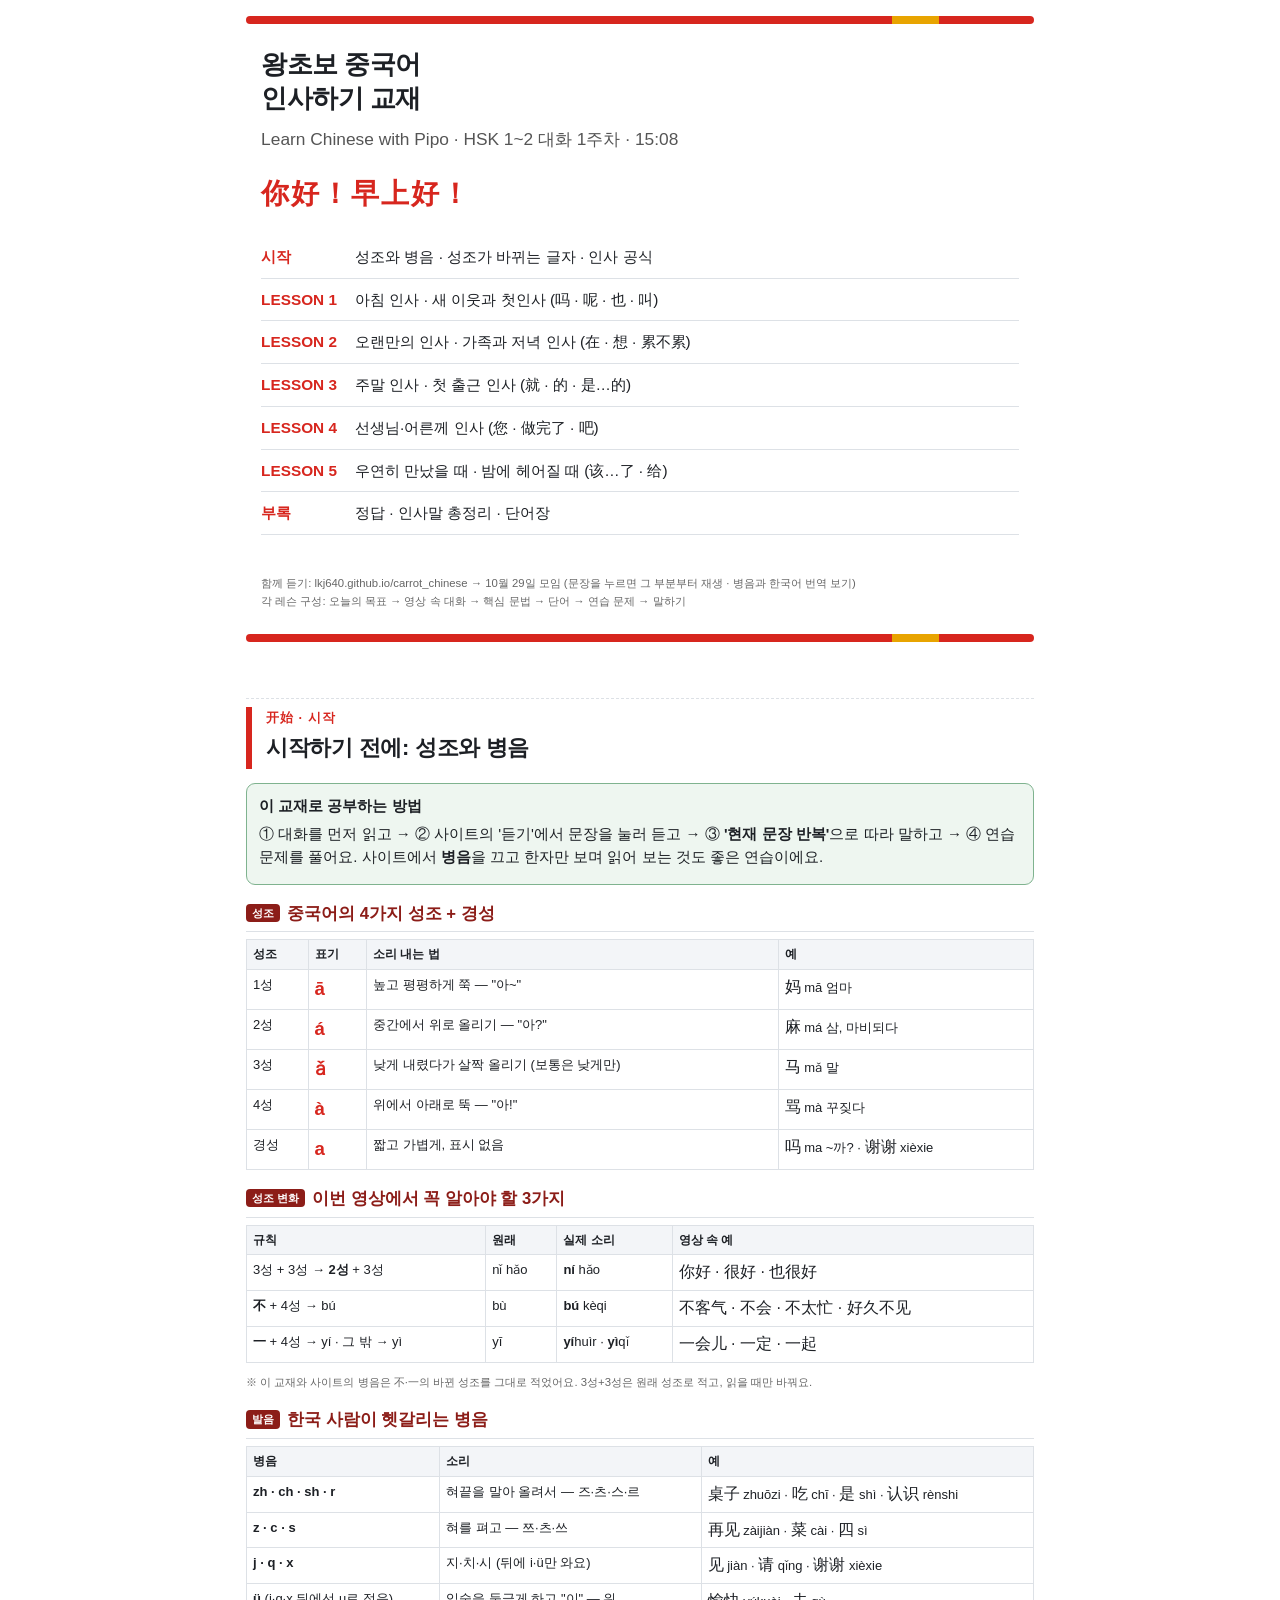
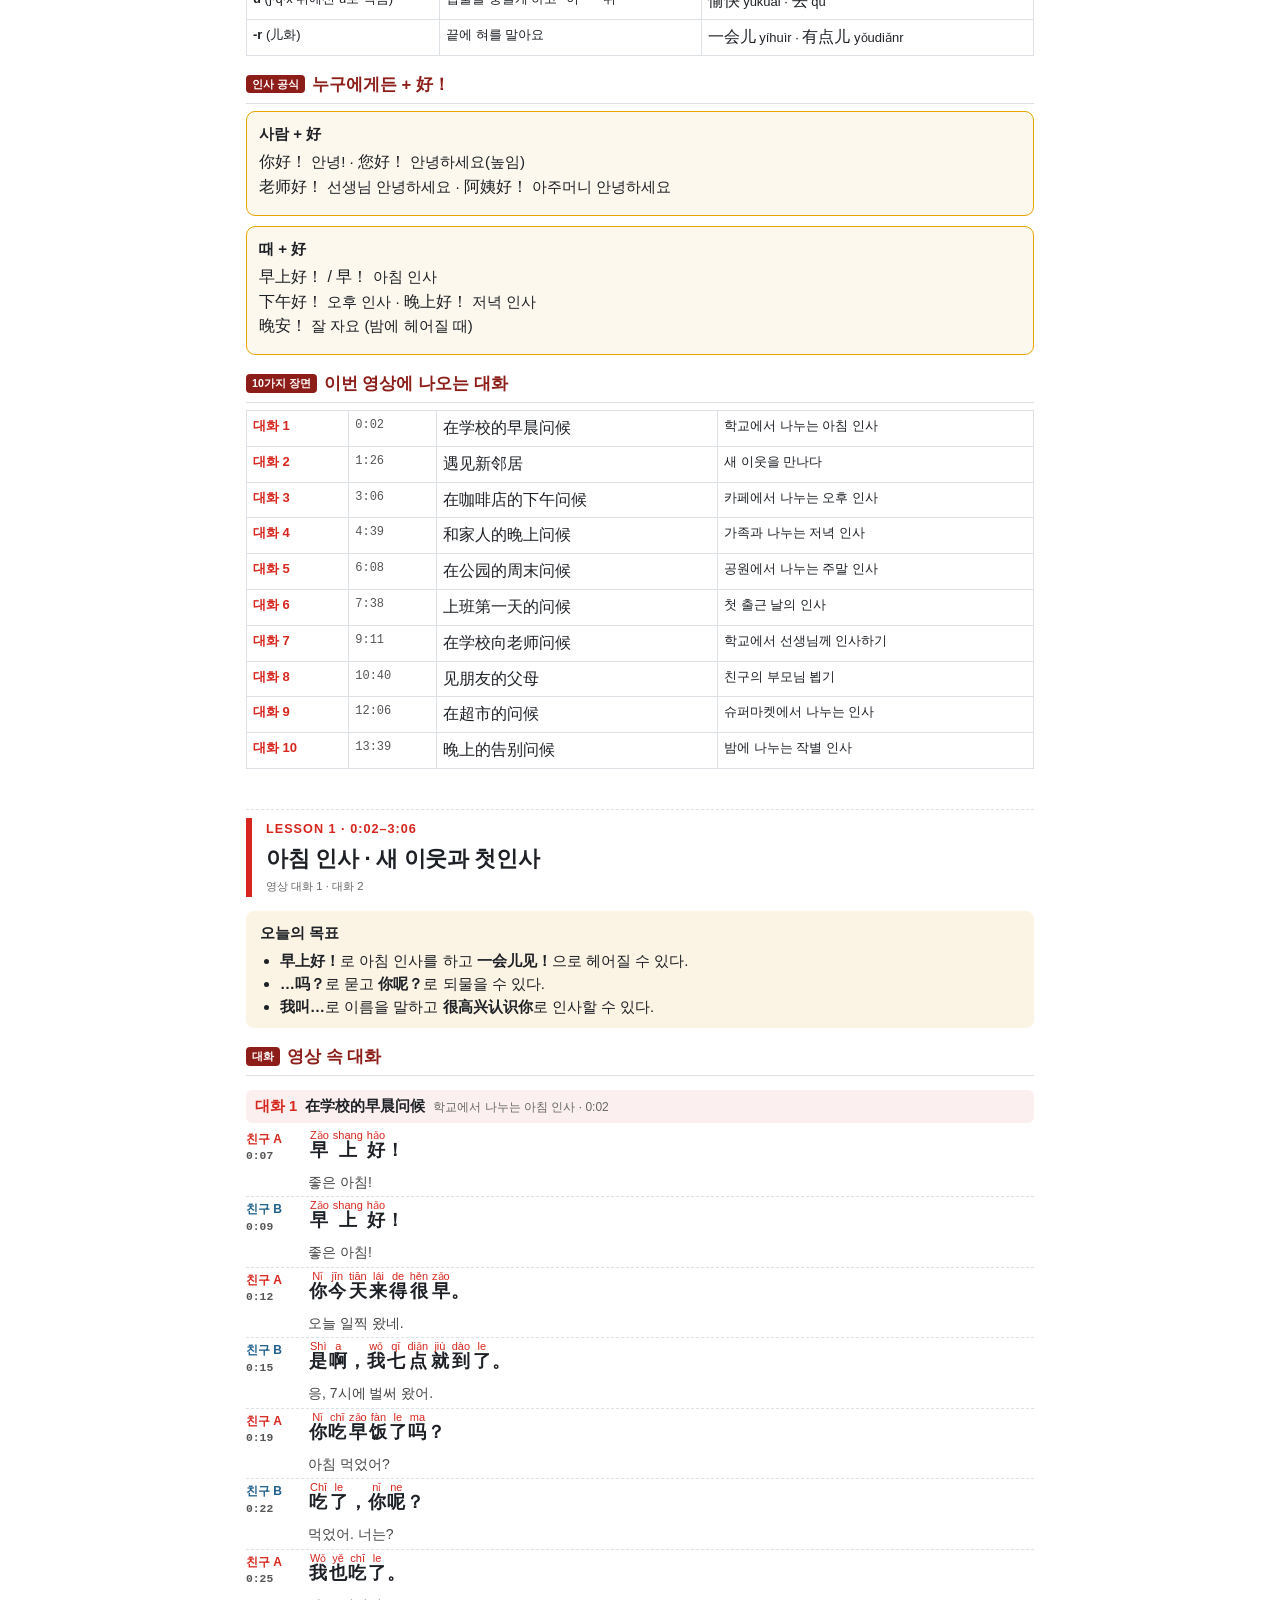
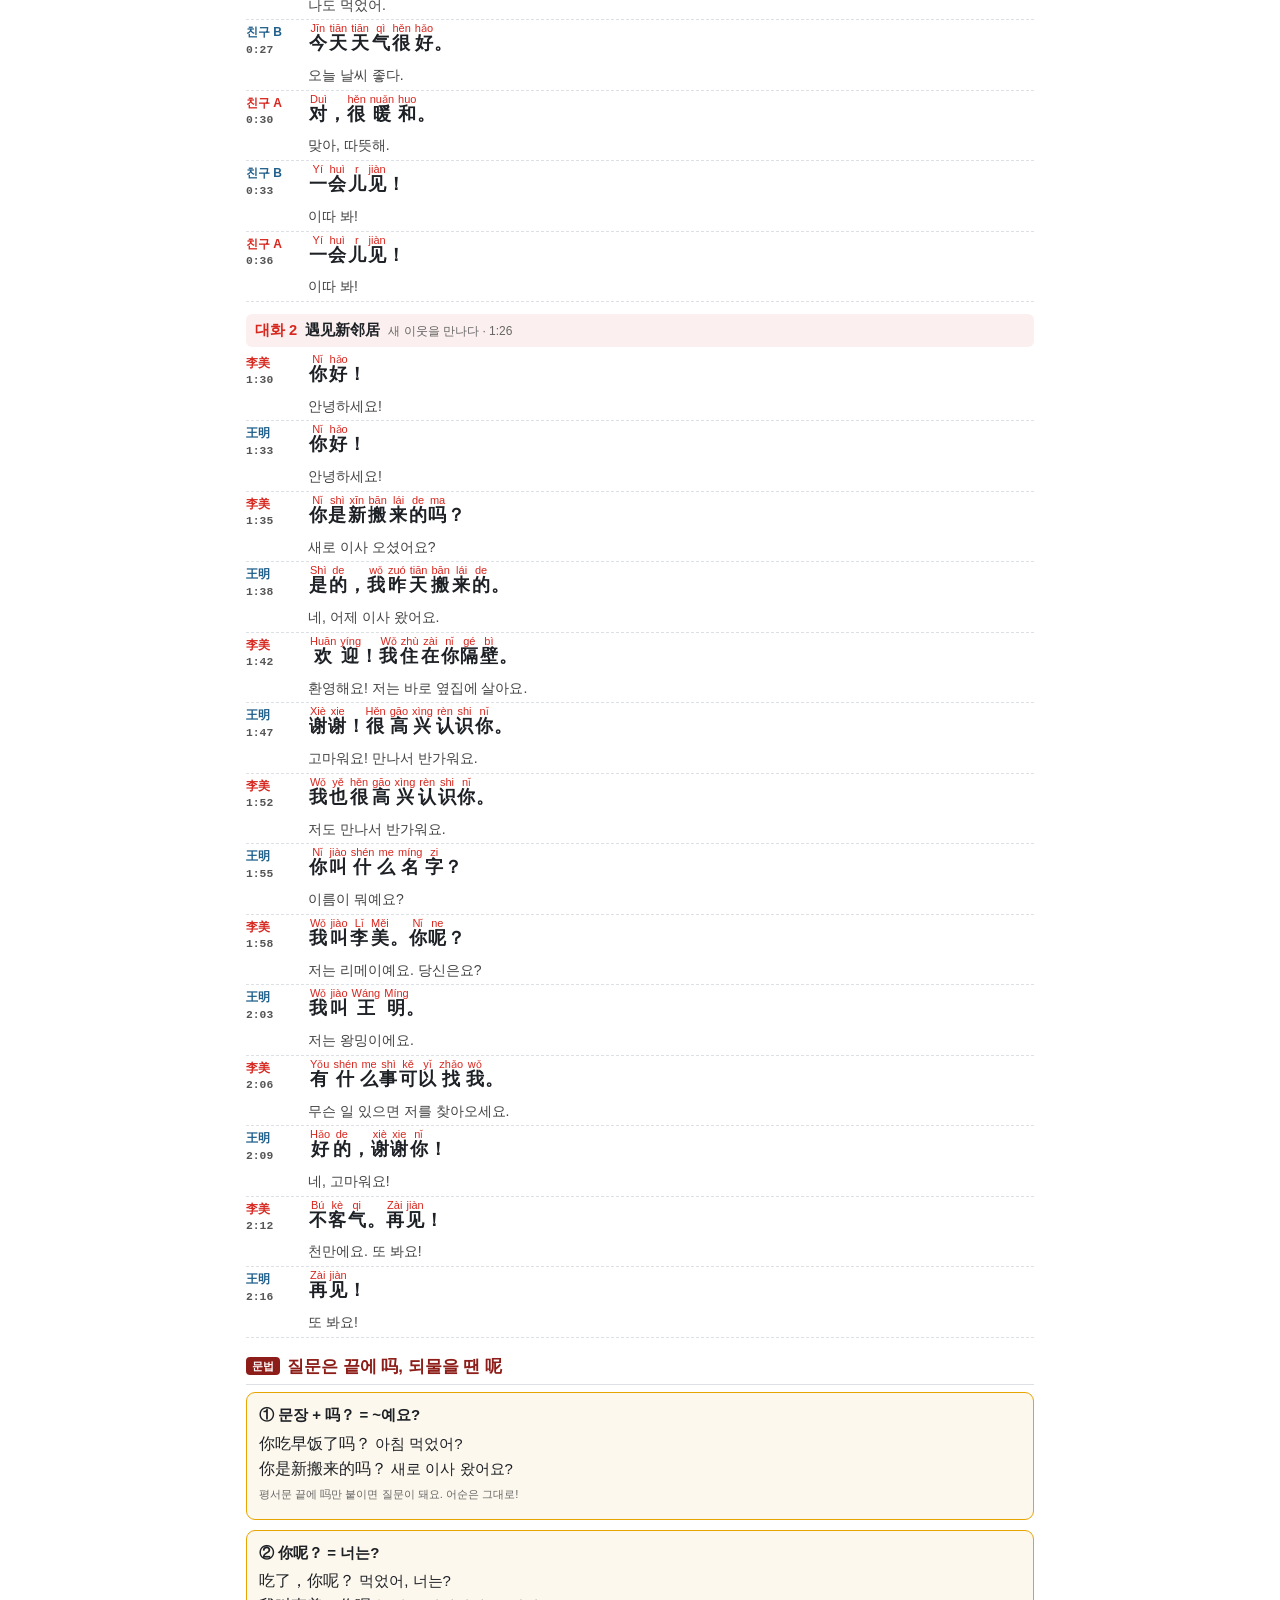
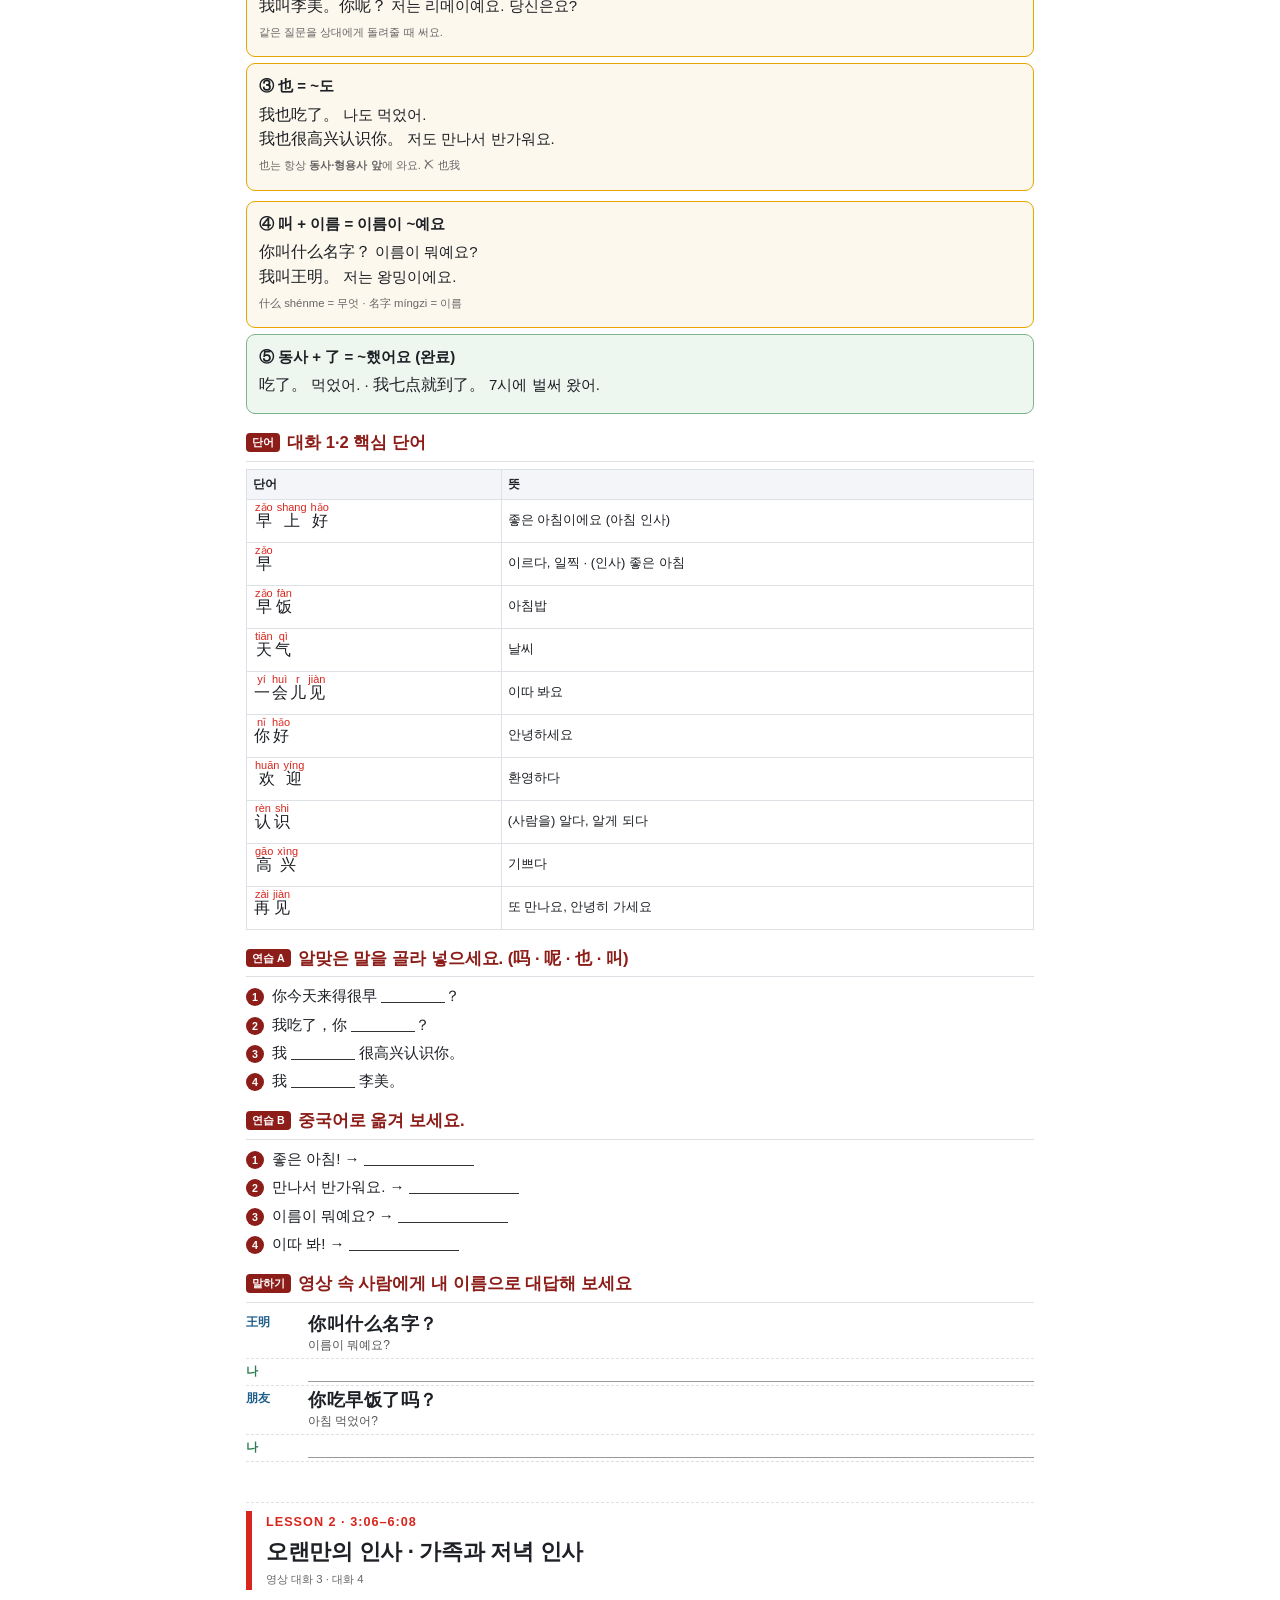
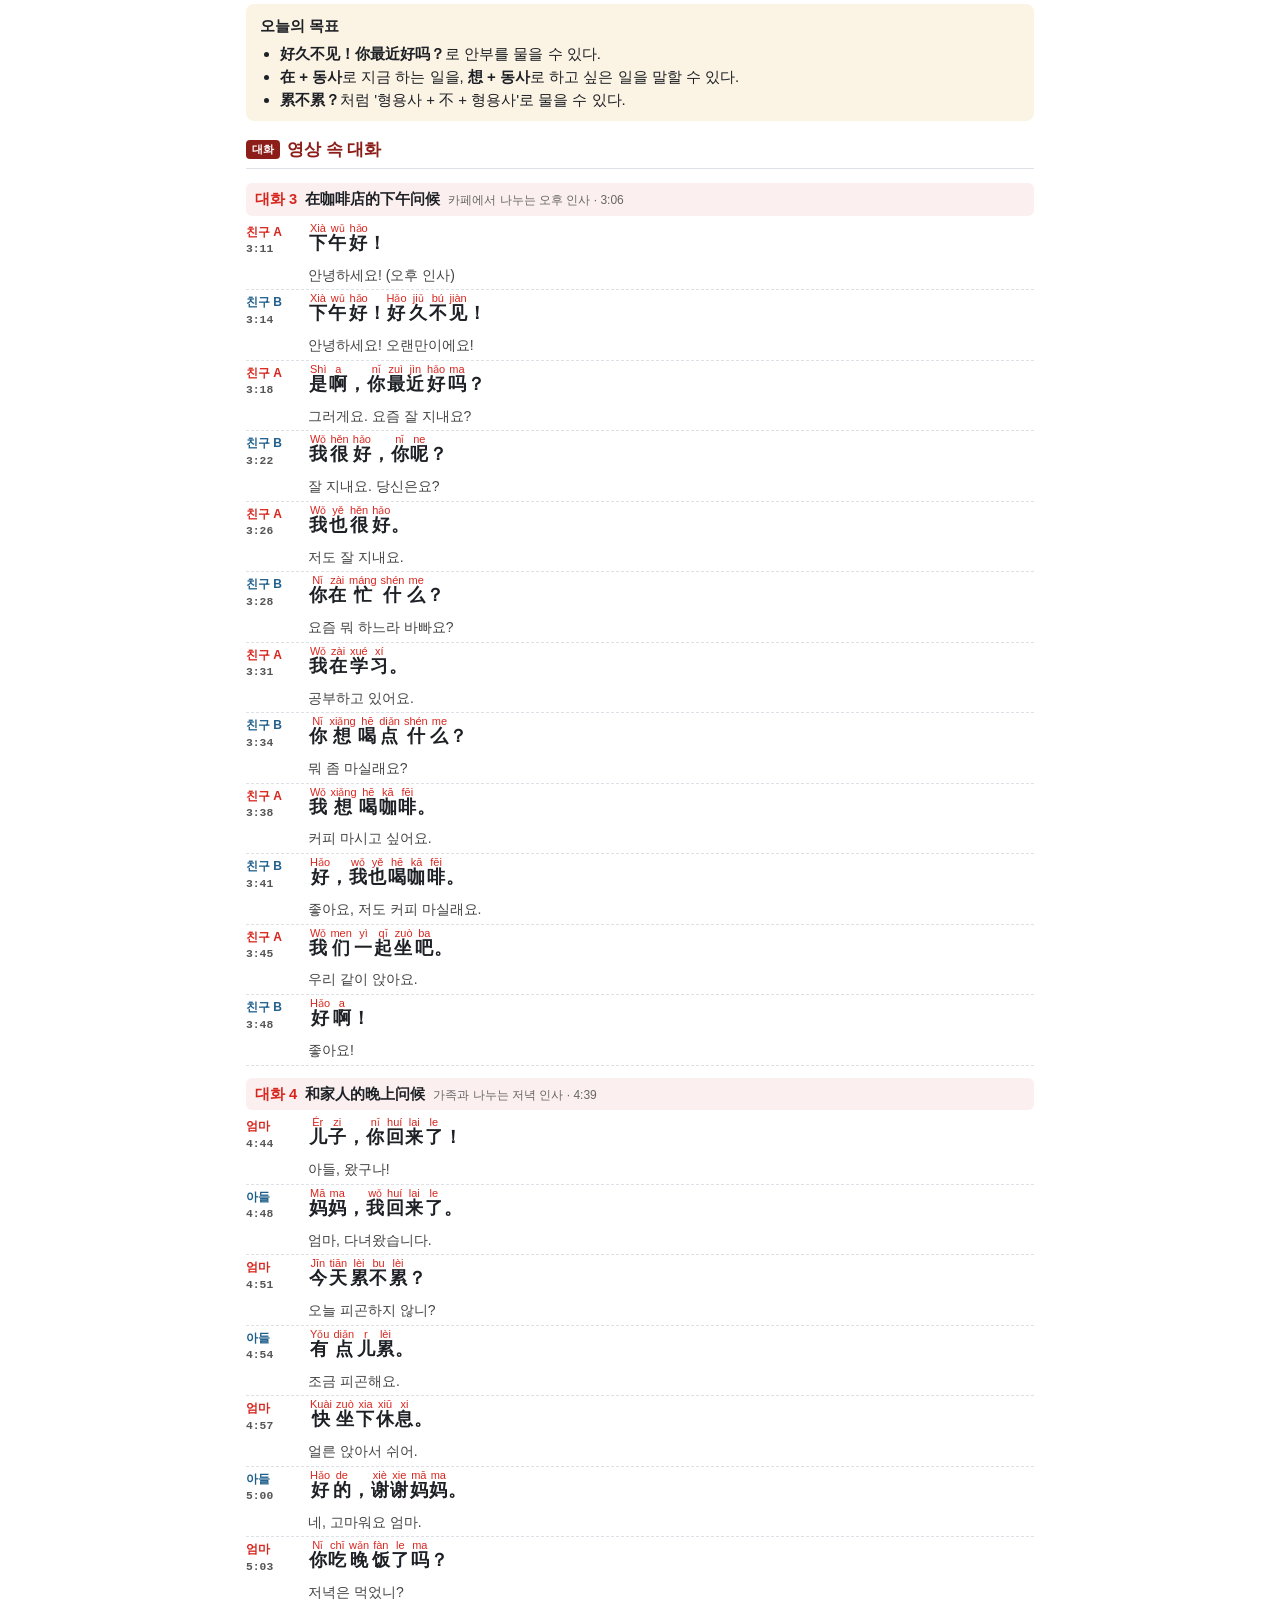
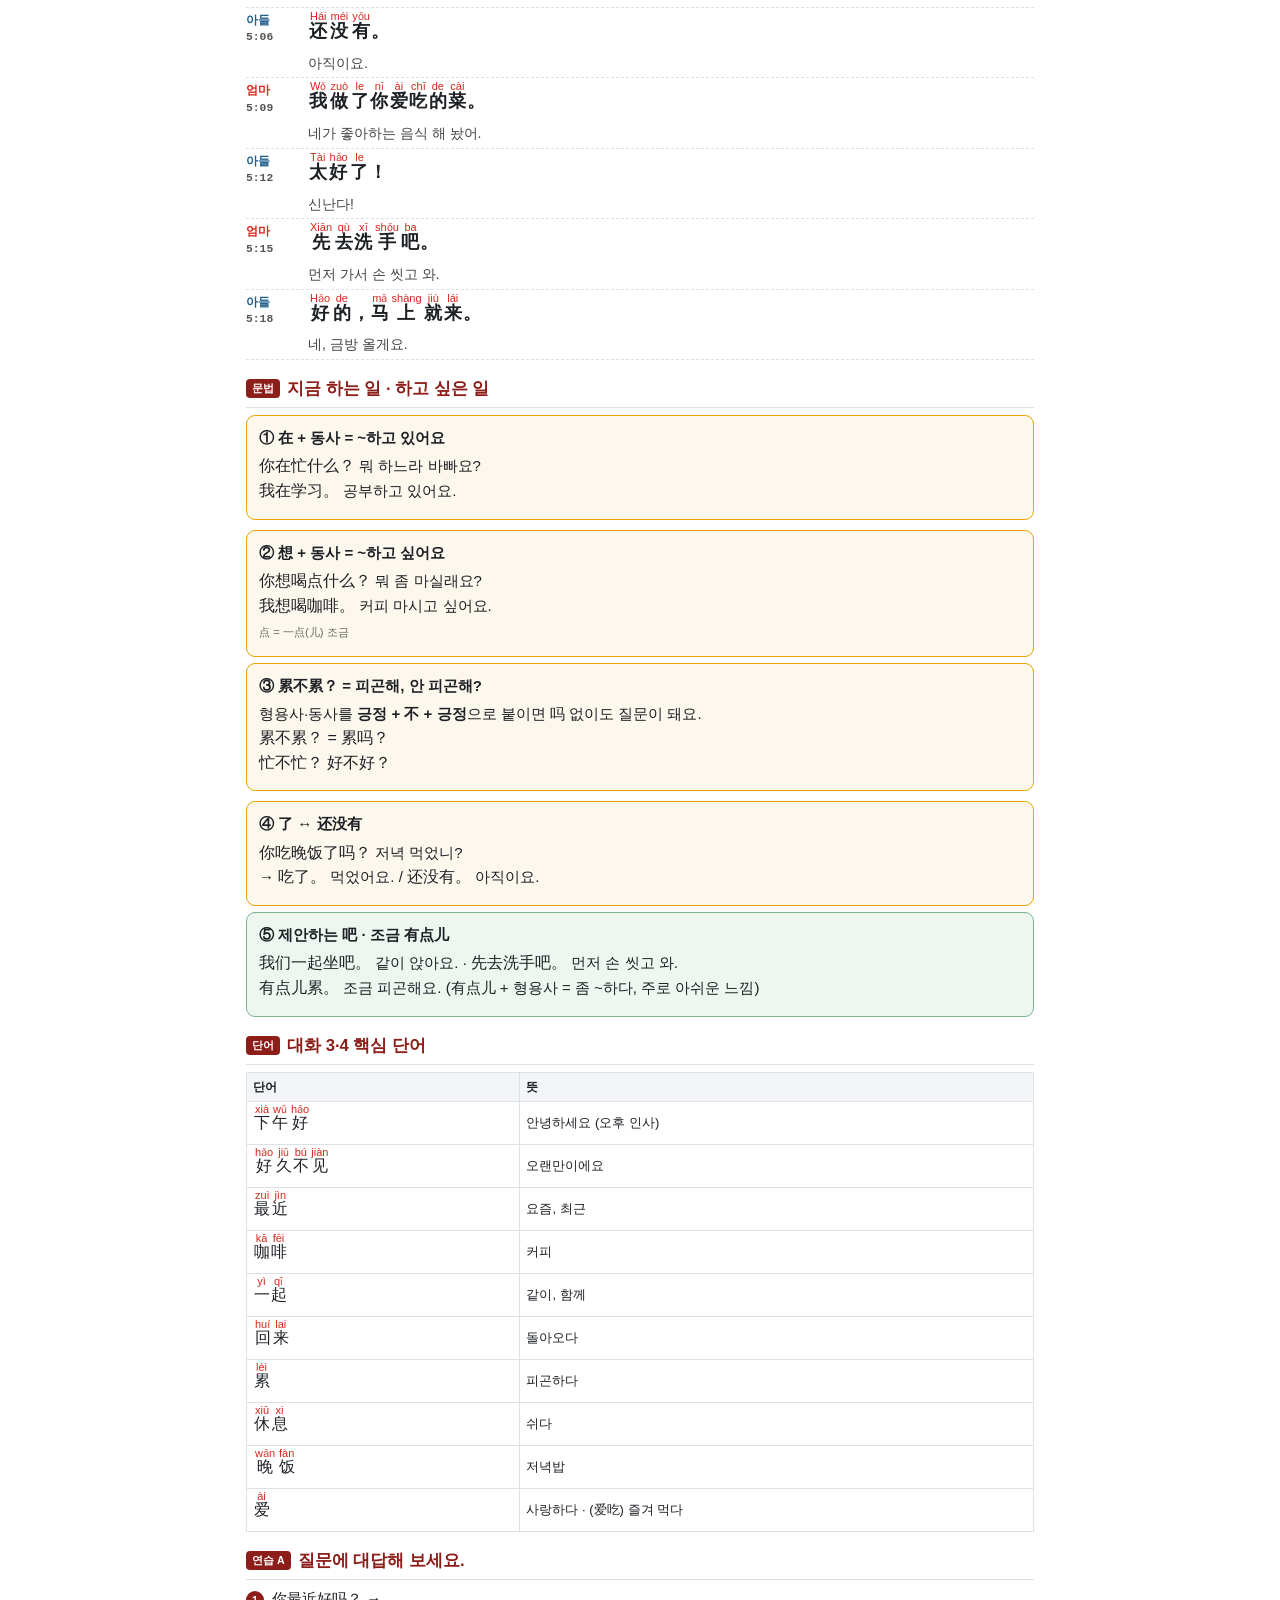
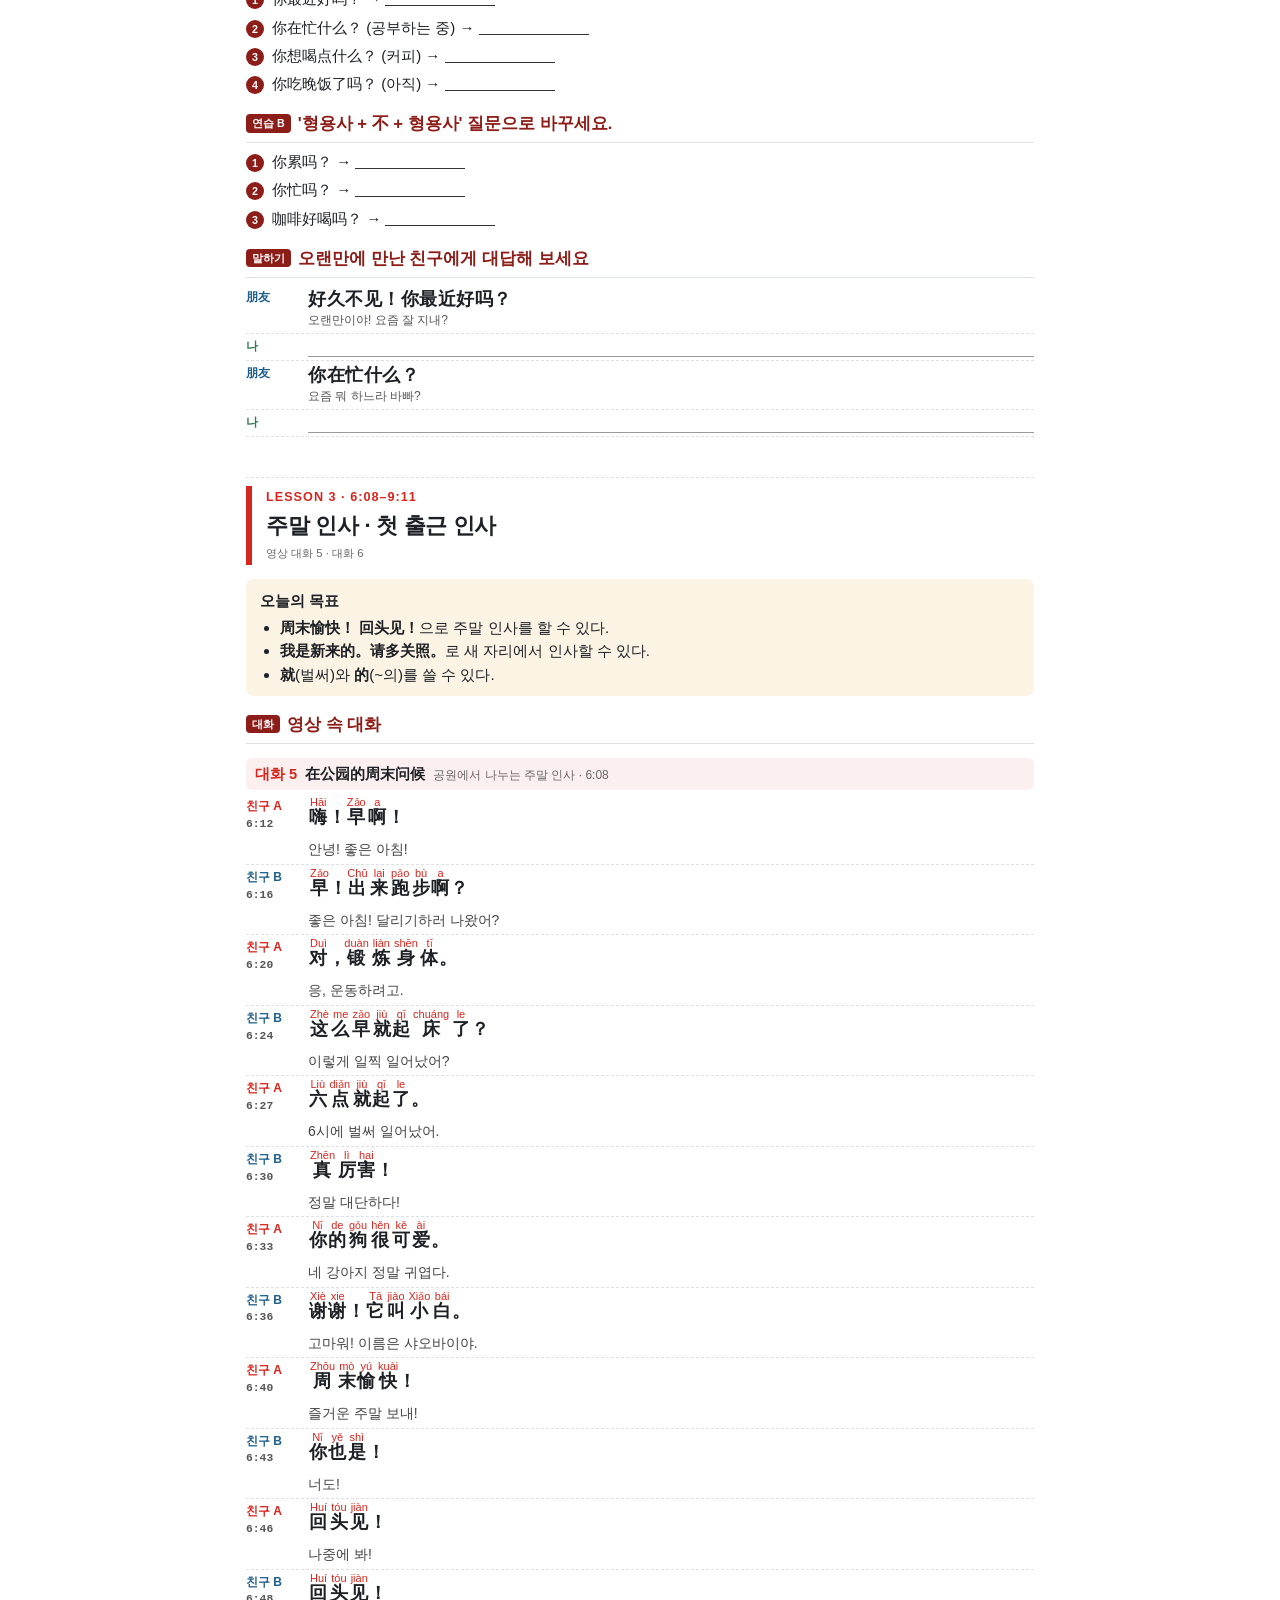
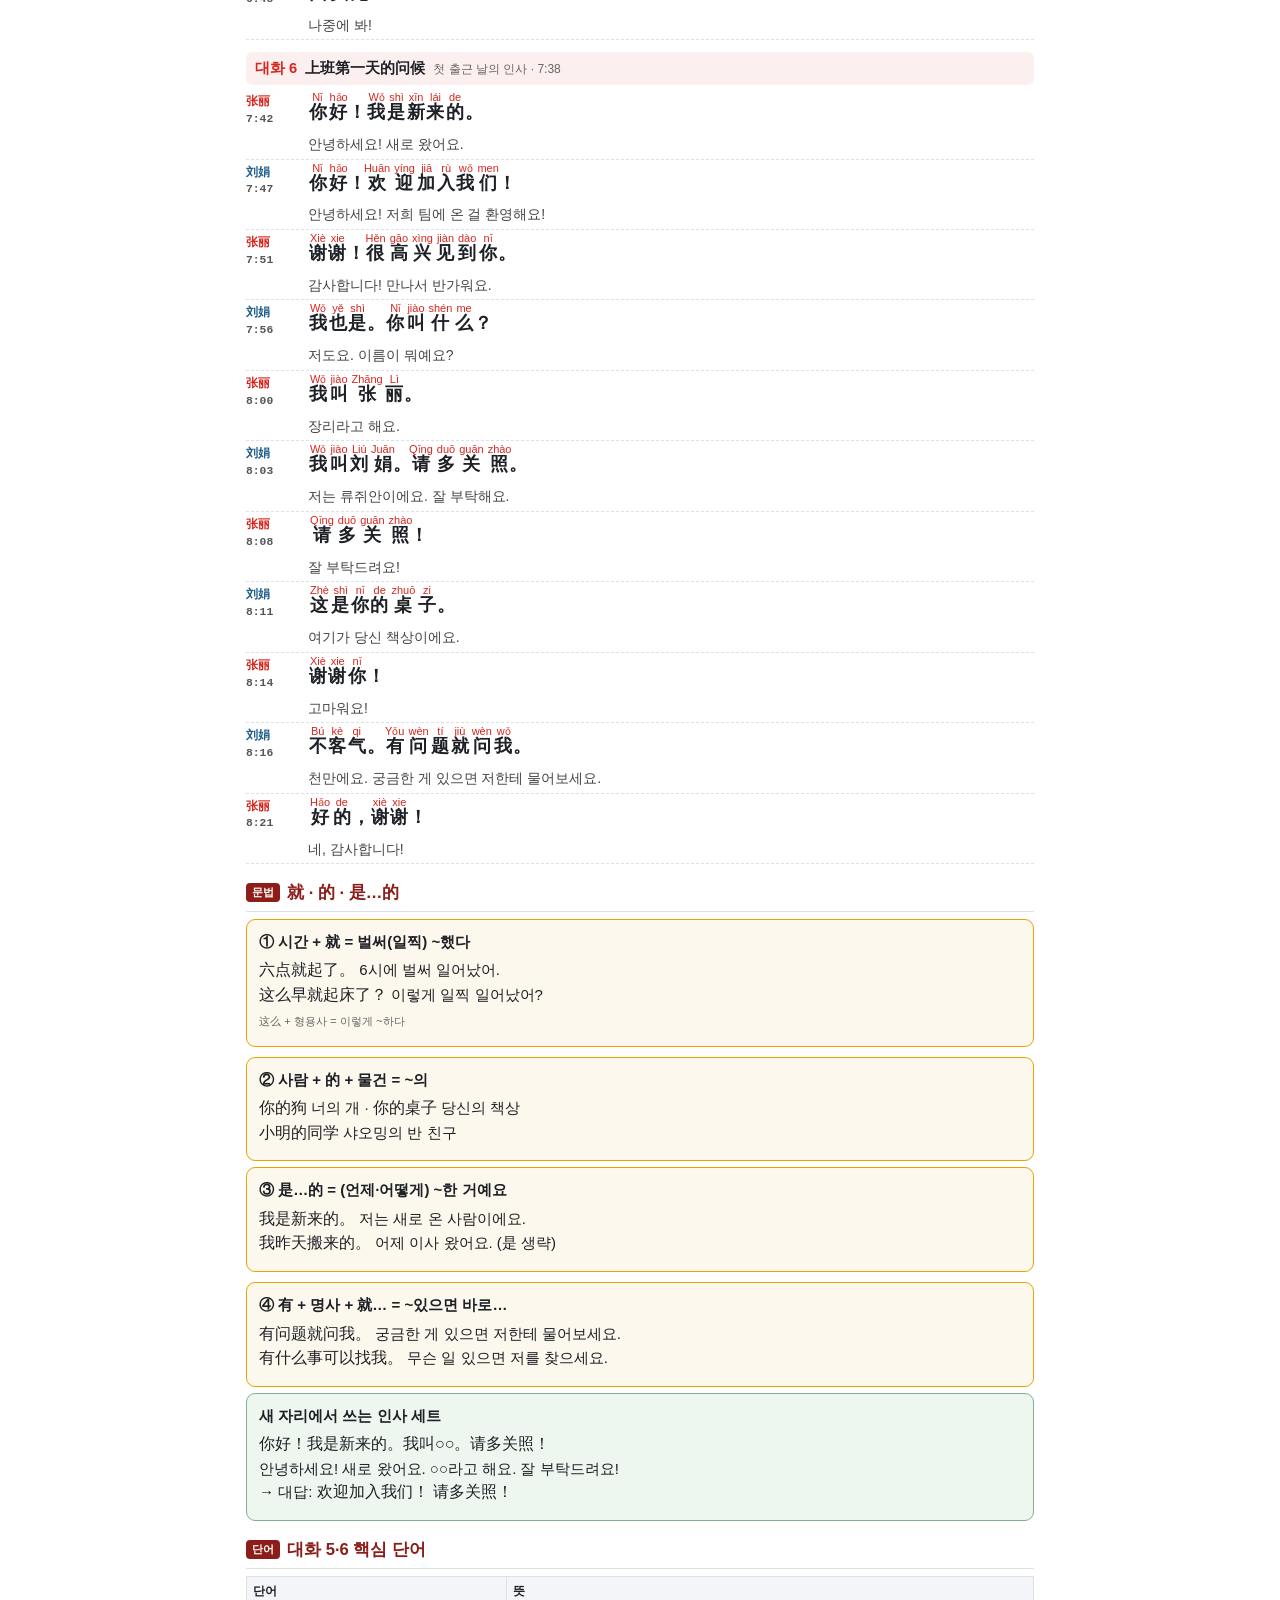
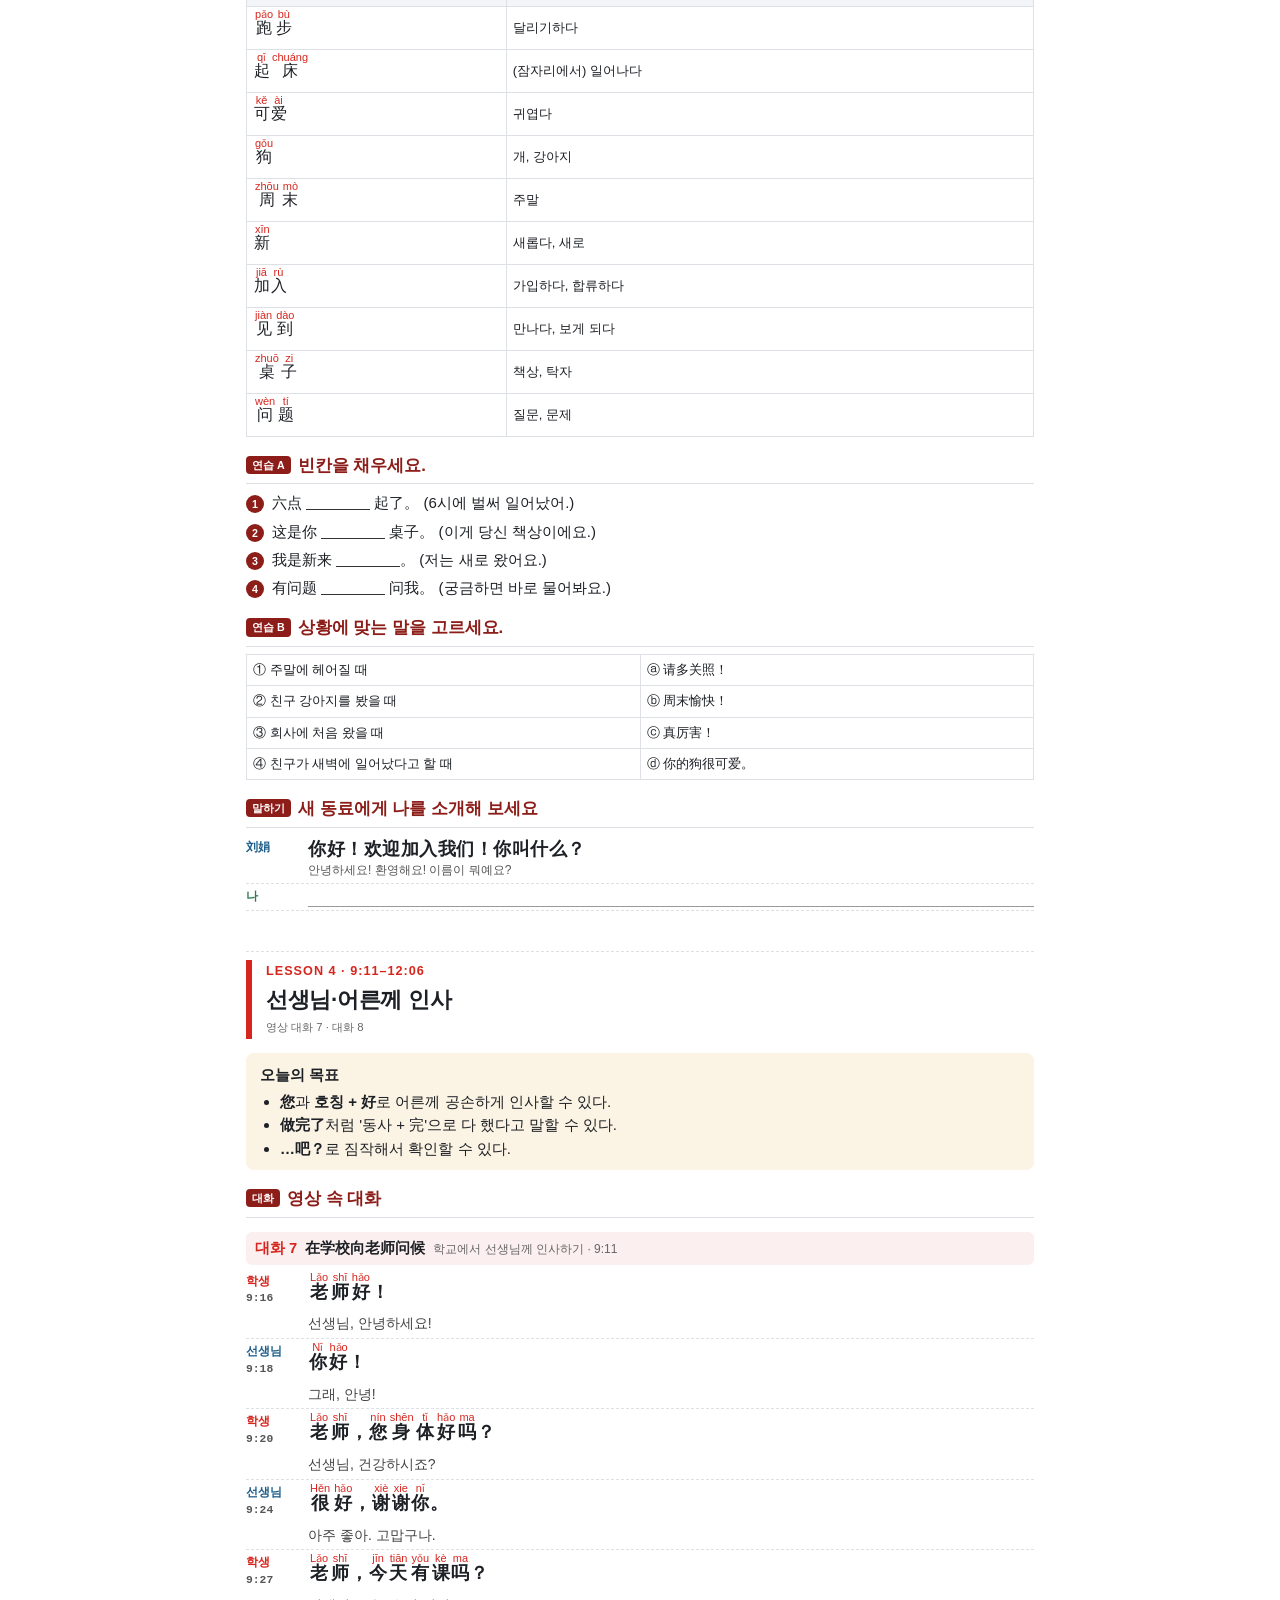
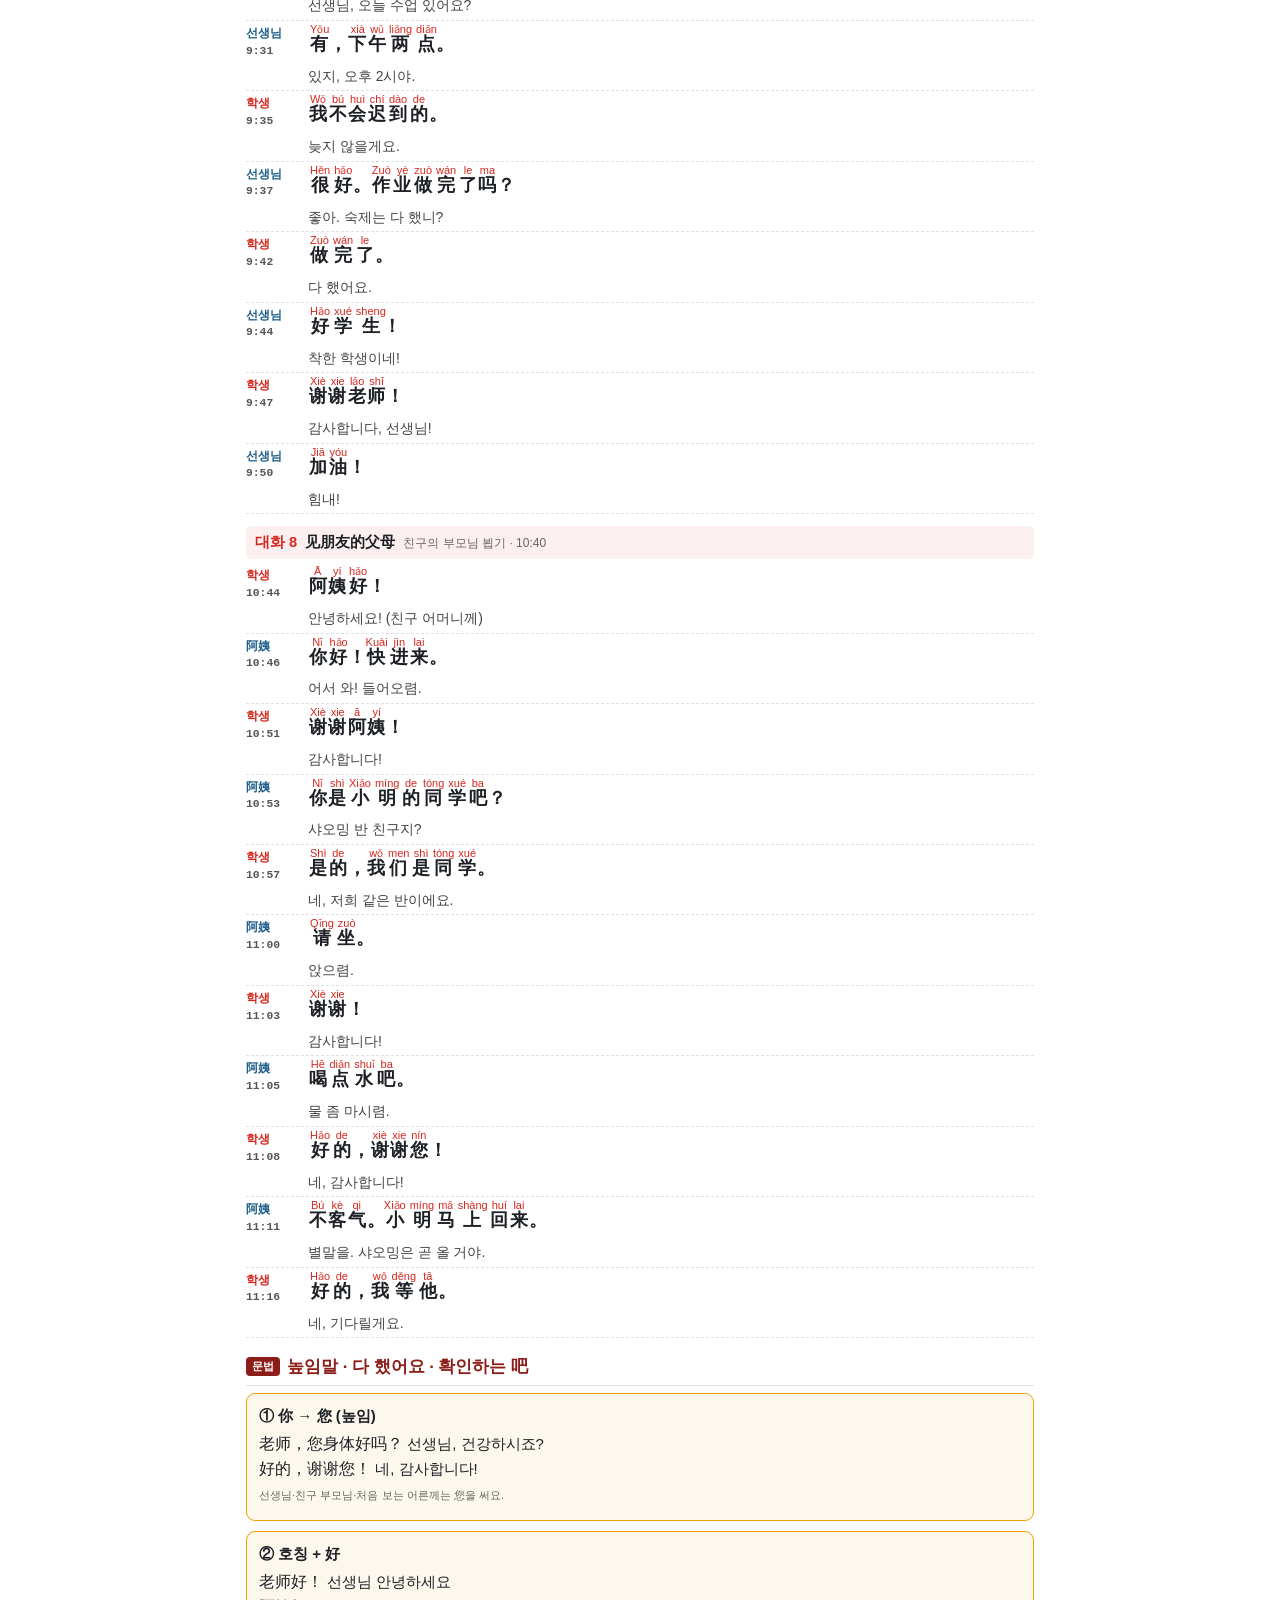
==== commit 70ee3f7f: "교재(HTML·PDF)도 병음을 한자 위에 글자마다 표시 Co-Authored-By: Claude Opus 5.5 <noreply@anthropic.com>" ====
--- a/meetings/2026-10-29/workbook.html
+++ b/meetings/2026-10-29/workbook.html
@@ -114,6 +114,15 @@
 .box .zh,.t .zh{font-size:16px}
 .big{font-size:28px}
 }
+/* 병음을 한자 위에 (tools/ruby.py) */
+.rb ruby{ruby-position:over;margin:0 .5px}
+.rb rt{color:var(--red);font-size:7.5pt;font-weight:500;letter-spacing:0;padding:0 1.5px;font-family:-apple-system,"Helvetica Neue",Arial,sans-serif}
+.dl b.zh.rb{line-height:2.1}
+.t .zh.rb{line-height:2;white-space:nowrap}
+.t .zh + i.py{display:block;font-style:normal;color:var(--red);font-size:8.5pt}
+.t.v td:first-child{width:42%}
+.t.v td,.words td{vertical-align:middle}
+@media screen{.rb rt{font-size:11px}}
 </style></head><body><section class="cover"><div class="stripe"></div>
 <div class="ct"><h1>왕초보 중국어<br>인사하기 교재</h1>
 <div class="cs">Learn Chinese with Pipo · HSK 1~2 대화 1주차 · 15:08</div>
@@ -149,7 +158,7 @@
 <tr><td><b>j · q · x</b></td><td>지·치·시 (뒤에 i·ü만 와요)</td><td><span class="zh" lang="zh-CN">见</span> jiàn · <span class="zh" lang="zh-CN">请</span> qǐng · <span class="zh" lang="zh-CN">谢谢</span> xièxie</td></tr>
 <tr><td><b>ü</b> (j·q·x 뒤에선 u로 적음)</td><td>입술을 둥글게 하고 "이" — 위</td><td><span class="zh" lang="zh-CN">愉快</span> yúkuài · <span class="zh" lang="zh-CN">去</span> qù</td></tr>
 <tr><td><b>-r</b> (儿화)</td><td>끝에 혀를 말아요</td><td><span class="zh" lang="zh-CN">一会儿</span> yíhuìr · <span class="zh" lang="zh-CN">有点儿</span> yǒudiǎnr</td></tr></table>
-<h2><span class="tag">인사 공식</span>누구에게든 + 好！</h2><div class="two"><div class="box y"><b>사람 + 好</b><p><span class="zh" lang="zh-CN">你好！</span> 안녕! · <span class="zh" lang="zh-CN">您好！</span> 안녕하세요(높임)<br><span class="zh" lang="zh-CN">老师好！</span> 선생님 안녕하세요 · <span class="zh" lang="zh-CN">阿姨好！</span> 아주머니 안녕하세요</p></div><div class="box y"><b>때 + 好</b><p><span class="zh" lang="zh-CN">早上好！ / 早！</span> 아침 인사<br><span class="zh" lang="zh-CN">下午好！</span> 오후 인사 · <span class="zh" lang="zh-CN">晚上好！</span> 저녁 인사<br><span class="zh" lang="zh-CN">晚安！</span> 잘 자요 (밤에 헤어질 때)</p></div></div><h2><span class="tag">10가지 장면</span>이번 영상에 나오는 대화</h2><table class="t scenes"><tr><td>대화 1</td><td>0:02</td><td><span class="zh" lang="zh-CN">在学校的早晨问候</span></td><td>학교에서 나누는 아침 인사</td></tr><tr><td>대화 2</td><td>1:26</td><td><span class="zh" lang="zh-CN">遇见新邻居</span></td><td>새 이웃을 만나다</td></tr><tr><td>대화 3</td><td>3:06</td><td><span class="zh" lang="zh-CN">在咖啡店的下午问候</span></td><td>카페에서 나누는 오후 인사</td></tr><tr><td>대화 4</td><td>4:39</td><td><span class="zh" lang="zh-CN">和家人的晚上问候</span></td><td>가족과 나누는 저녁 인사</td></tr><tr><td>대화 5</td><td>6:08</td><td><span class="zh" lang="zh-CN">在公园的周末问候</span></td><td>공원에서 나누는 주말 인사</td></tr><tr><td>대화 6</td><td>7:38</td><td><span class="zh" lang="zh-CN">上班第一天的问候</span></td><td>첫 출근 날의 인사</td></tr><tr><td>대화 7</td><td>9:11</td><td><span class="zh" lang="zh-CN">在学校向老师问候</span></td><td>학교에서 선생님께 인사하기</td></tr><tr><td>대화 8</td><td>10:40</td><td><span class="zh" lang="zh-CN">见朋友的父母</span></td><td>친구의 부모님 뵙기</td></tr><tr><td>대화 9</td><td>12:06</td><td><span class="zh" lang="zh-CN">在超市的问候</span></td><td>슈퍼마켓에서 나누는 인사</td></tr><tr><td>대화 10</td><td>13:39</td><td><span class="zh" lang="zh-CN">晚上的告别问候</span></td><td>밤에 나누는 작별 인사</td></tr></table></section><section class="lesson"><div class="hd"><div class="k">LESSON 1 · 0:02–3:06</div><h1>아침 인사 · 새 이웃과 첫인사</h1><div class="s">영상 대화 1 · 대화 2</div></div><div class="goal"><b>오늘의 목표</b><ul><li><b>早上好！</b>로 아침 인사를 하고 <b>一会儿见！</b>으로 헤어질 수 있다.</li><li><b>…吗？</b>로 묻고 <b>你呢？</b>로 되물을 수 있다.</li><li><b>我叫…</b>로 이름을 말하고 <b>很高兴认识你</b>로 인사할 수 있다.</li></ul></div><h2><span class="tag">대화</span>영상 속 대화</h2><h3 class="scene"><span class="sn">대화 1</span> <span class="zh" lang="zh-CN">在学校的早晨问候</span> <span class="sk">학교에서 나누는 아침 인사 · 0:02</span></h3><div class="dlg"><div class="dl"><div class="dw A">친구 A<span>0:07</span></div><div><b class="zh" lang="zh-CN">早上好！</b><i class="py">Zǎoshang hǎo!</i></div><small class="dk">좋은 아침!</small></div><div class="dl"><div class="dw B">친구 B<span>0:09</span></div><div><b class="zh" lang="zh-CN">早上好！</b><i class="py">Zǎoshang hǎo!</i></div><small class="dk">좋은 아침!</small></div><div class="dl"><div class="dw A">친구 A<span>0:12</span></div><div><b class="zh" lang="zh-CN">你今天来得很早。</b><i class="py">Nǐ jīntiān lái de hěn zǎo.</i></div><small class="dk">오늘 일찍 왔네.</small></div><div class="dl"><div class="dw B">친구 B<span>0:15</span></div><div><b class="zh" lang="zh-CN">是啊，我七点就到了。</b><i class="py">Shì a, wǒ qī diǎn jiù dào le.</i></div><small class="dk">응, 7시에 벌써 왔어.</small></div><div class="dl"><div class="dw A">친구 A<span>0:19</span></div><div><b class="zh" lang="zh-CN">你吃早饭了吗？</b><i class="py">Nǐ chī zǎofàn le ma?</i></div><small class="dk">아침 먹었어?</small></div><div class="dl"><div class="dw B">친구 B<span>0:22</span></div><div><b class="zh" lang="zh-CN">吃了，你呢？</b><i class="py">Chī le, nǐ ne?</i></div><small class="dk">먹었어. 너는?</small></div><div class="dl"><div class="dw A">친구 A<span>0:25</span></div><div><b class="zh" lang="zh-CN">我也吃了。</b><i class="py">Wǒ yě chī le.</i></div><small class="dk">나도 먹었어.</small></div><div class="dl"><div class="dw B">친구 B<span>0:27</span></div><div><b class="zh" lang="zh-CN">今天天气很好。</b><i class="py">Jīntiān tiānqì hěn hǎo.</i></div><small class="dk">오늘 날씨 좋다.</small></div><div class="dl"><div class="dw A">친구 A<span>0:30</span></div><div><b class="zh" lang="zh-CN">对，很暖和。</b><i class="py">Duì, hěn nuǎnhuo.</i></div><small class="dk">맞아, 따뜻해.</small></div><div class="dl"><div class="dw B">친구 B<span>0:33</span></div><div><b class="zh" lang="zh-CN">一会儿见！</b><i class="py">Yíhuìr jiàn!</i></div><small class="dk">이따 봐!</small></div><div class="dl"><div class="dw A">친구 A<span>0:36</span></div><div><b class="zh" lang="zh-CN">一会儿见！</b><i class="py">Yíhuìr jiàn!</i></div><small class="dk">이따 봐!</small></div></div><h3 class="scene"><span class="sn">대화 2</span> <span class="zh" lang="zh-CN">遇见新邻居</span> <span class="sk">새 이웃을 만나다 · 1:26</span></h3><div class="dlg"><div class="dl"><div class="dw A">李美<span>1:30</span></div><div><b class="zh" lang="zh-CN">你好！</b><i class="py">Nǐ hǎo!</i></div><small class="dk">안녕하세요!</small></div><div class="dl"><div class="dw B">王明<span>1:33</span></div><div><b class="zh" lang="zh-CN">你好！</b><i class="py">Nǐ hǎo!</i></div><small class="dk">안녕하세요!</small></div><div class="dl"><div class="dw A">李美<span>1:35</span></div><div><b class="zh" lang="zh-CN">你是新搬来的吗？</b><i class="py">Nǐ shì xīn bān lái de ma?</i></div><small class="dk">새로 이사 오셨어요?</small></div><div class="dl"><div class="dw B">王明<span>1:38</span></div><div><b class="zh" lang="zh-CN">是的，我昨天搬来的。</b><i class="py">Shì de, wǒ zuótiān bān lái de.</i></div><small class="dk">네, 어제 이사 왔어요.</small></div><div class="dl"><div class="dw A">李美<span>1:42</span></div><div><b class="zh" lang="zh-CN">欢迎！我住在你隔壁。</b><i class="py">Huānyíng! Wǒ zhù zài nǐ gébì.</i></div><small class="dk">환영해요! 저는 바로 옆집에 살아요.</small></div><div class="dl"><div class="dw B">王明<span>1:47</span></div><div><b class="zh" lang="zh-CN">谢谢！很高兴认识你。</b><i class="py">Xièxie! Hěn gāoxìng rènshi nǐ.</i></div><small class="dk">고마워요! 만나서 반가워요.</small></div><div class="dl"><div class="dw A">李美<span>1:52</span></div><div><b class="zh" lang="zh-CN">我也很高兴认识你。</b><i class="py">Wǒ yě hěn gāoxìng rènshi nǐ.</i></div><small class="dk">저도 만나서 반가워요.</small></div><div class="dl"><div class="dw B">王明<span>1:55</span></div><div><b class="zh" lang="zh-CN">你叫什么名字？</b><i class="py">Nǐ jiào shénme míngzi?</i></div><small class="dk">이름이 뭐예요?</small></div><div class="dl"><div class="dw A">李美<span>1:58</span></div><div><b class="zh" lang="zh-CN">我叫李美。你呢？</b><i class="py">Wǒ jiào Lǐ Měi. Nǐ ne?</i></div><small class="dk">저는 리메이예요. 당신은요?</small></div><div class="dl"><div class="dw B">王明<span>2:03</span></div><div><b class="zh" lang="zh-CN">我叫王明。</b><i class="py">Wǒ jiào Wáng Míng.</i></div><small class="dk">저는 왕밍이에요.</small></div><div class="dl"><div class="dw A">李美<span>2:06</span></div><div><b class="zh" lang="zh-CN">有什么事可以找我。</b><i class="py">Yǒu shénme shì kěyǐ zhǎo wǒ.</i></div><small class="dk">무슨 일 있으면 저를 찾아오세요.</small></div><div class="dl"><div class="dw B">王明<span>2:09</span></div><div><b class="zh" lang="zh-CN">好的，谢谢你！</b><i class="py">Hǎo de, xièxie nǐ!</i></div><small class="dk">네, 고마워요!</small></div><div class="dl"><div class="dw A">李美<span>2:12</span></div><div><b class="zh" lang="zh-CN">不客气。再见！</b><i class="py">Bú kèqi. Zàijiàn!</i></div><small class="dk">천만에요. 또 봐요!</small></div><div class="dl"><div class="dw B">王明<span>2:16</span></div><div><b class="zh" lang="zh-CN">再见！</b><i class="py">Zàijiàn!</i></div><small class="dk">또 봐요!</small></div></div><h2><span class="tag">문법</span>질문은 끝에 吗, 되물을 땐 呢</h2><div class="two"><div class="box y"><b>① 문장 + 吗？ = ~예요?</b><p><span class="zh" lang="zh-CN">你吃早饭了吗？</span> 아침 먹었어?<br><span class="zh" lang="zh-CN">你是新搬来的吗？</span> 새로 이사 왔어요?</p><p class="sm">평서문 끝에 吗만 붙이면 질문이 돼요. 어순은 그대로!</p></div><div class="box y"><b>② 你呢？ = 너는?</b><p><span class="zh" lang="zh-CN">吃了，你呢？</span> 먹었어, 너는?<br><span class="zh" lang="zh-CN">我叫李美。你呢？</span> 저는 리메이예요. 당신은요?</p><p class="sm">같은 질문을 상대에게 돌려줄 때 써요.</p></div></div><div class="two"><div class="box y"><b>③ 也 = ~도</b><p><span class="zh" lang="zh-CN">我也吃了。</span> 나도 먹었어.<br><span class="zh" lang="zh-CN">我也很高兴认识你。</span> 저도 만나서 반가워요.</p><p class="sm">也는 항상 <b>동사·형용사 앞</b>에 와요. ✗ 也我</p></div><div class="box y"><b>④ 叫 + 이름 = 이름이 ~예요</b><p><span class="zh" lang="zh-CN">你叫什么名字？</span> 이름이 뭐예요?<br><span class="zh" lang="zh-CN">我叫王明。</span> 저는 왕밍이에요.</p><p class="sm">什么 shénme = 무엇 · 名字 míngzi = 이름</p></div></div><div class="box g"><b>⑤ 동사 + 了 = ~했어요 (완료)</b><p><span class="zh" lang="zh-CN">吃了。</span> 먹었어. · <span class="zh" lang="zh-CN">我七点就到了。</span> 7시에 벌써 왔어.</p></div><h2><span class="tag">단어</span>대화 1·2 핵심 단어</h2><table class="t words"><tr><th>단어</th><th>병음</th><th>뜻</th></tr><tr><td class="wz"><span class="zh" lang="zh-CN">早上好</span></td><td class="wp">zǎoshang hǎo</td><td>좋은 아침이에요 (아침 인사)</td></tr><tr><td class="wz"><span class="zh" lang="zh-CN">早</span></td><td class="wp">zǎo</td><td>이르다, 일찍 · (인사) 좋은 아침</td></tr><tr><td class="wz"><span class="zh" lang="zh-CN">早饭</span></td><td class="wp">zǎofàn</td><td>아침밥</td></tr><tr><td class="wz"><span class="zh" lang="zh-CN">天气</span></td><td class="wp">tiānqì</td><td>날씨</td></tr><tr><td class="wz"><span class="zh" lang="zh-CN">一会儿见</span></td><td class="wp">yíhuìr jiàn</td><td>이따 봐요</td></tr><tr><td class="wz"><span class="zh" lang="zh-CN">你好</span></td><td class="wp">nǐ hǎo</td><td>안녕하세요</td></tr><tr><td class="wz"><span class="zh" lang="zh-CN">欢迎</span></td><td class="wp">huānyíng</td><td>환영하다</td></tr><tr><td class="wz"><span class="zh" lang="zh-CN">认识</span></td><td class="wp">rènshi</td><td>(사람을) 알다, 알게 되다</td></tr><tr><td class="wz"><span class="zh" lang="zh-CN">高兴</span></td><td class="wp">gāoxìng</td><td>기쁘다</td></tr><tr><td class="wz"><span class="zh" lang="zh-CN">再见</span></td><td class="wp">zàijiàn</td><td>또 만나요, 안녕히 가세요</td></tr></table><h2><span class="tag">연습 A</span>알맞은 말을 골라 넣으세요. (吗 · 呢 · 也 · 叫)</h2><ol class="q"><li><span class=n>1</span>你今天来得很早 <span class="bl s"></span>？</li><li><span class=n>2</span>我吃了，你 <span class="bl s"></span>？</li><li><span class=n>3</span>我 <span class="bl s"></span> 很高兴认识你。</li><li><span class=n>4</span>我 <span class="bl s"></span> 李美。</li></ol><h2><span class="tag">연습 B</span>중국어로 옮겨 보세요.</h2><ol class="q"><li><span class=n>1</span>좋은 아침! → <span class="bl"></span></li><li><span class=n>2</span>만나서 반가워요. → <span class="bl"></span></li><li><span class=n>3</span>이름이 뭐예요? → <span class="bl"></span></li><li><span class=n>4</span>이따 봐! → <span class="bl"></span></li></ol><h2><span class="tag">말하기</span>영상 속 사람에게 내 이름으로 대답해 보세요</h2><div class="dlg"><div class="dl"><div class="dw B">王明</div><div><b class="zh" lang="zh-CN">你叫什么名字？</b><small>이름이 뭐예요?</small></div></div><div class="dl"><div class="dw T">나</div><div class="ans"></div></div><div class="dl"><div class="dw B">朋友</div><div><b class="zh" lang="zh-CN">你吃早饭了吗？</b><small>아침 먹었어?</small></div></div><div class="dl"><div class="dw T">나</div><div class="ans"></div></div></div></section><section class="lesson"><div class="hd"><div class="k">LESSON 2 · 3:06–6:08</div><h1>오랜만의 인사 · 가족과 저녁 인사</h1><div class="s">영상 대화 3 · 대화 4</div></div><div class="goal"><b>오늘의 목표</b><ul><li><b>好久不见！你最近好吗？</b>로 안부를 물을 수 있다.</li><li><b>在 + 동사</b>로 지금 하는 일을, <b>想 + 동사</b>로 하고 싶은 일을 말할 수 있다.</li><li><b>累不累？</b>처럼 '형용사 + 不 + 형용사'로 물을 수 있다.</li></ul></div><h2><span class="tag">대화</span>영상 속 대화</h2><h3 class="scene"><span class="sn">대화 3</span> <span class="zh" lang="zh-CN">在咖啡店的下午问候</span> <span class="sk">카페에서 나누는 오후 인사 · 3:06</span></h3><div class="dlg"><div class="dl"><div class="dw A">친구 A<span>3:11</span></div><div><b class="zh" lang="zh-CN">下午好！</b><i class="py">Xiàwǔ hǎo!</i></div><small class="dk">안녕하세요! (오후 인사)</small></div><div class="dl"><div class="dw B">친구 B<span>3:14</span></div><div><b class="zh" lang="zh-CN">下午好！好久不见！</b><i class="py">Xiàwǔ hǎo! Hǎojiǔ bú jiàn!</i></div><small class="dk">안녕하세요! 오랜만이에요!</small></div><div class="dl"><div class="dw A">친구 A<span>3:18</span></div><div><b class="zh" lang="zh-CN">是啊，你最近好吗？</b><i class="py">Shì a, nǐ zuìjìn hǎo ma?</i></div><small class="dk">그러게요. 요즘 잘 지내요?</small></div><div class="dl"><div class="dw B">친구 B<span>3:22</span></div><div><b class="zh" lang="zh-CN">我很好，你呢？</b><i class="py">Wǒ hěn hǎo, nǐ ne?</i></div><small class="dk">잘 지내요. 당신은요?</small></div><div class="dl"><div class="dw A">친구 A<span>3:26</span></div><div><b class="zh" lang="zh-CN">我也很好。</b><i class="py">Wǒ yě hěn hǎo.</i></div><small class="dk">저도 잘 지내요.</small></div><div class="dl"><div class="dw B">친구 B<span>3:28</span></div><div><b class="zh" lang="zh-CN">你在忙什么？</b><i class="py">Nǐ zài máng shénme?</i></div><small class="dk">요즘 뭐 하느라 바빠요?</small></div><div class="dl"><div class="dw A">친구 A<span>3:31</span></div><div><b class="zh" lang="zh-CN">我在学习。</b><i class="py">Wǒ zài xuéxí.</i></div><small class="dk">공부하고 있어요.</small></div><div class="dl"><div class="dw B">친구 B<span>3:34</span></div><div><b class="zh" lang="zh-CN">你想喝点什么？</b><i class="py">Nǐ xiǎng hē diǎn shénme?</i></div><small class="dk">뭐 좀 마실래요?</small></div><div class="dl"><div class="dw A">친구 A<span>3:38</span></div><div><b class="zh" lang="zh-CN">我想喝咖啡。</b><i class="py">Wǒ xiǎng hē kāfēi.</i></div><small class="dk">커피 마시고 싶어요.</small></div><div class="dl"><div class="dw B">친구 B<span>3:41</span></div><div><b class="zh" lang="zh-CN">好，我也喝咖啡。</b><i class="py">Hǎo, wǒ yě hē kāfēi.</i></div><small class="dk">좋아요, 저도 커피 마실래요.</small></div><div class="dl"><div class="dw A">친구 A<span>3:45</span></div><div><b class="zh" lang="zh-CN">我们一起坐吧。</b><i class="py">Wǒmen yìqǐ zuò ba.</i></div><small class="dk">우리 같이 앉아요.</small></div><div class="dl"><div class="dw B">친구 B<span>3:48</span></div><div><b class="zh" lang="zh-CN">好啊！</b><i class="py">Hǎo a!</i></div><small class="dk">좋아요!</small></div></div><h3 class="scene"><span class="sn">대화 4</span> <span class="zh" lang="zh-CN">和家人的晚上问候</span> <span class="sk">가족과 나누는 저녁 인사 · 4:39</span></h3><div class="dlg"><div class="dl"><div class="dw A">엄마<span>4:44</span></div><div><b class="zh" lang="zh-CN">儿子，你回来了！</b><i class="py">Érzi, nǐ huílai le!</i></div><small class="dk">아들, 왔구나!</small></div><div class="dl"><div class="dw B">아들<span>4:48</span></div><div><b class="zh" lang="zh-CN">妈妈，我回来了。</b><i class="py">Māma, wǒ huílai le.</i></div><small class="dk">엄마, 다녀왔습니다.</small></div><div class="dl"><div class="dw A">엄마<span>4:51</span></div><div><b class="zh" lang="zh-CN">今天累不累？</b><i class="py">Jīntiān lèi bu lèi?</i></div><small class="dk">오늘 피곤하지 않니?</small></div><div class="dl"><div class="dw B">아들<span>4:54</span></div><div><b class="zh" lang="zh-CN">有点儿累。</b><i class="py">Yǒudiǎnr lèi.</i></div><small class="dk">조금 피곤해요.</small></div><div class="dl"><div class="dw A">엄마<span>4:57</span></div><div><b class="zh" lang="zh-CN">快坐下休息。</b><i class="py">Kuài zuòxia xiūxi.</i></div><small class="dk">얼른 앉아서 쉬어.</small></div><div class="dl"><div class="dw B">아들<span>5:00</span></div><div><b class="zh" lang="zh-CN">好的，谢谢妈妈。</b><i class="py">Hǎo de, xièxie māma.</i></div><small class="dk">네, 고마워요 엄마.</small></div><div class="dl"><div class="dw A">엄마<span>5:03</span></div><div><b class="zh" lang="zh-CN">你吃晚饭了吗？</b><i class="py">Nǐ chī wǎnfàn le ma?</i></div><small class="dk">저녁은 먹었니?</small></div><div class="dl"><div class="dw B">아들<span>5:06</span></div><div><b class="zh" lang="zh-CN">还没有。</b><i class="py">Hái méiyǒu.</i></div><small class="dk">아직이요.</small></div><div class="dl"><div class="dw A">엄마<span>5:09</span></div><div><b class="zh" lang="zh-CN">我做了你爱吃的菜。</b><i class="py">Wǒ zuò le nǐ ài chī de cài.</i></div><small class="dk">네가 좋아하는 음식 해 놨어.</small></div><div class="dl"><div class="dw B">아들<span>5:12</span></div><div><b class="zh" lang="zh-CN">太好了！</b><i class="py">Tài hǎo le!</i></div><small class="dk">신난다!</small></div><div class="dl"><div class="dw A">엄마<span>5:15</span></div><div><b class="zh" lang="zh-CN">先去洗手吧。</b><i class="py">Xiān qù xǐ shǒu ba.</i></div><small class="dk">먼저 가서 손 씻고 와.</small></div><div class="dl"><div class="dw B">아들<span>5:18</span></div><div><b class="zh" lang="zh-CN">好的，马上就来。</b><i class="py">Hǎo de, mǎshàng jiù lái.</i></div><small class="dk">네, 금방 올게요.</small></div></div><h2><span class="tag">문법</span>지금 하는 일 · 하고 싶은 일</h2><div class="two"><div class="box y"><b>① 在 + 동사 = ~하고 있어요</b><p><span class="zh" lang="zh-CN">你在忙什么？</span> 뭐 하느라 바빠요?<br><span class="zh" lang="zh-CN">我在学习。</span> 공부하고 있어요.</p></div><div class="box y"><b>② 想 + 동사 = ~하고 싶어요</b><p><span class="zh" lang="zh-CN">你想喝点什么？</span> 뭐 좀 마실래요?<br><span class="zh" lang="zh-CN">我想喝咖啡。</span> 커피 마시고 싶어요.</p><p class="sm">点 = 一点(儿) 조금</p></div></div><div class="two"><div class="box y"><b>③ 累不累？ = 피곤해, 안 피곤해?</b><p>형용사·동사를 <b>긍정 + 不 + 긍정</b>으로 붙이면 吗 없이도 질문이 돼요.<br><span class="zh" lang="zh-CN">累不累？ = 累吗？</span><br><span class="zh" lang="zh-CN">忙不忙？ 好不好？</span></p></div><div class="box y"><b>④ 了 ↔ 还没有</b><p><span class="zh" lang="zh-CN">你吃晚饭了吗？</span> 저녁 먹었니?<br>→ <span class="zh" lang="zh-CN">吃了。</span> 먹었어요. / <span class="zh" lang="zh-CN">还没有。</span> 아직이요.</p></div></div><div class="box g"><b>⑤ 제안하는 吧 · 조금 有点儿</b><p><span class="zh" lang="zh-CN">我们一起坐吧。</span> 같이 앉아요. · <span class="zh" lang="zh-CN">先去洗手吧。</span> 먼저 손 씻고 와.<br><span class="zh" lang="zh-CN">有点儿累。</span> 조금 피곤해요. (有点儿 + 형용사 = 좀 ~하다, 주로 아쉬운 느낌)</p></div><h2><span class="tag">단어</span>대화 3·4 핵심 단어</h2><table class="t words"><tr><th>단어</th><th>병음</th><th>뜻</th></tr><tr><td class="wz"><span class="zh" lang="zh-CN">下午好</span></td><td class="wp">xiàwǔ hǎo</td><td>안녕하세요 (오후 인사)</td></tr><tr><td class="wz"><span class="zh" lang="zh-CN">好久不见</span></td><td class="wp">hǎojiǔ bú jiàn</td><td>오랜만이에요</td></tr><tr><td class="wz"><span class="zh" lang="zh-CN">最近</span></td><td class="wp">zuìjìn</td><td>요즘, 최근</td></tr><tr><td class="wz"><span class="zh" lang="zh-CN">咖啡</span></td><td class="wp">kāfēi</td><td>커피</td></tr><tr><td class="wz"><span class="zh" lang="zh-CN">一起</span></td><td class="wp">yìqǐ</td><td>같이, 함께</td></tr><tr><td class="wz"><span class="zh" lang="zh-CN">回来</span></td><td class="wp">huílai</td><td>돌아오다</td></tr><tr><td class="wz"><span class="zh" lang="zh-CN">累</span></td><td class="wp">lèi</td><td>피곤하다</td></tr><tr><td class="wz"><span class="zh" lang="zh-CN">休息</span></td><td class="wp">xiūxi</td><td>쉬다</td></tr><tr><td class="wz"><span class="zh" lang="zh-CN">晚饭</span></td><td class="wp">wǎnfàn</td><td>저녁밥</td></tr><tr><td class="wz"><span class="zh" lang="zh-CN">爱</span></td><td class="wp">ài</td><td>사랑하다 · (爱吃) 즐겨 먹다</td></tr></table><h2><span class="tag">연습 A</span>질문에 대답해 보세요.</h2><ol class="q"><li><span class=n>1</span>你最近好吗？ → <span class="bl"></span></li><li><span class=n>2</span>你在忙什么？ (공부하는 중) → <span class="bl"></span></li><li><span class=n>3</span>你想喝点什么？ (커피) → <span class="bl"></span></li><li><span class=n>4</span>你吃晚饭了吗？ (아직) → <span class="bl"></span></li></ol><h2><span class="tag">연습 B</span>'형용사 + 不 + 형용사' 질문으로 바꾸세요.</h2><ol class="q"><li><span class=n>1</span>你累吗？ → <span class="bl"></span></li><li><span class=n>2</span>你忙吗？ → <span class="bl"></span></li><li><span class=n>3</span>咖啡好喝吗？ → <span class="bl"></span></li></ol><h2><span class="tag">말하기</span>오랜만에 만난 친구에게 대답해 보세요</h2><div class="dlg"><div class="dl"><div class="dw B">朋友</div><div><b class="zh" lang="zh-CN">好久不见！你最近好吗？</b><small>오랜만이야! 요즘 잘 지내?</small></div></div><div class="dl"><div class="dw T">나</div><div class="ans"></div></div><div class="dl"><div class="dw B">朋友</div><div><b class="zh" lang="zh-CN">你在忙什么？</b><small>요즘 뭐 하느라 바빠?</small></div></div><div class="dl"><div class="dw T">나</div><div class="ans"></div></div></div></section><section class="lesson"><div class="hd"><div class="k">LESSON 3 · 6:08–9:11</div><h1>주말 인사 · 첫 출근 인사</h1><div class="s">영상 대화 5 · 대화 6</div></div><div class="goal"><b>오늘의 목표</b><ul><li><b>周末愉快！ 回头见！</b>으로 주말 인사를 할 수 있다.</li><li><b>我是新来的。请多关照。</b>로 새 자리에서 인사할 수 있다.</li><li><b>就</b>(벌써)와 <b>的</b>(~의)를 쓸 수 있다.</li></ul></div><h2><span class="tag">대화</span>영상 속 대화</h2><h3 class="scene"><span class="sn">대화 5</span> <span class="zh" lang="zh-CN">在公园的周末问候</span> <span class="sk">공원에서 나누는 주말 인사 · 6:08</span></h3><div class="dlg"><div class="dl"><div class="dw A">친구 A<span>6:12</span></div><div><b class="zh" lang="zh-CN">嗨！早啊！</b><i class="py">Hāi! Zǎo a!</i></div><small class="dk">안녕! 좋은 아침!</small></div><div class="dl"><div class="dw B">친구 B<span>6:16</span></div><div><b class="zh" lang="zh-CN">早！出来跑步啊？</b><i class="py">Zǎo! Chūlai pǎobù a?</i></div><small class="dk">좋은 아침! 달리기하러 나왔어?</small></div><div class="dl"><div class="dw A">친구 A<span>6:20</span></div><div><b class="zh" lang="zh-CN">对，锻炼身体。</b><i class="py">Duì, duànliàn shēntǐ.</i></div><small class="dk">응, 운동하려고.</small></div><div class="dl"><div class="dw B">친구 B<span>6:24</span></div><div><b class="zh" lang="zh-CN">这么早就起床了？</b><i class="py">Zhème zǎo jiù qǐchuáng le?</i></div><small class="dk">이렇게 일찍 일어났어?</small></div><div class="dl"><div class="dw A">친구 A<span>6:27</span></div><div><b class="zh" lang="zh-CN">六点就起了。</b><i class="py">Liù diǎn jiù qǐ le.</i></div><small class="dk">6시에 벌써 일어났어.</small></div><div class="dl"><div class="dw B">친구 B<span>6:30</span></div><div><b class="zh" lang="zh-CN">真厉害！</b><i class="py">Zhēn lìhai!</i></div><small class="dk">정말 대단하다!</small></div><div class="dl"><div class="dw A">친구 A<span>6:33</span></div><div><b class="zh" lang="zh-CN">你的狗很可爱。</b><i class="py">Nǐ de gǒu hěn kě'ài.</i></div><small class="dk">네 강아지 정말 귀엽다.</small></div><div class="dl"><div class="dw B">친구 B<span>6:36</span></div><div><b class="zh" lang="zh-CN">谢谢！它叫小白。</b><i class="py">Xièxie! Tā jiào Xiǎobái.</i></div><small class="dk">고마워! 이름은 샤오바이야.</small></div><div class="dl"><div class="dw A">친구 A<span>6:40</span></div><div><b class="zh" lang="zh-CN">周末愉快！</b><i class="py">Zhōumò yúkuài!</i></div><small class="dk">즐거운 주말 보내!</small></div><div class="dl"><div class="dw B">친구 B<span>6:43</span></div><div><b class="zh" lang="zh-CN">你也是！</b><i class="py">Nǐ yě shì!</i></div><small class="dk">너도!</small></div><div class="dl"><div class="dw A">친구 A<span>6:46</span></div><div><b class="zh" lang="zh-CN">回头见！</b><i class="py">Huítóu jiàn!</i></div><small class="dk">나중에 봐!</small></div><div class="dl"><div class="dw B">친구 B<span>6:48</span></div><div><b class="zh" lang="zh-CN">回头见！</b><i class="py">Huítóu jiàn!</i></div><small class="dk">나중에 봐!</small></div></div><h3 class="scene"><span class="sn">대화 6</span> <span class="zh" lang="zh-CN">上班第一天的问候</span> <span class="sk">첫 출근 날의 인사 · 7:38</span></h3><div class="dlg"><div class="dl"><div class="dw A">张丽<span>7:42</span></div><div><b class="zh" lang="zh-CN">你好！我是新来的。</b><i class="py">Nǐ hǎo! Wǒ shì xīn lái de.</i></div><small class="dk">안녕하세요! 새로 왔어요.</small></div><div class="dl"><div class="dw B">刘娟<span>7:47</span></div><div><b class="zh" lang="zh-CN">你好！欢迎加入我们！</b><i class="py">Nǐ hǎo! Huānyíng jiārù wǒmen!</i></div><small class="dk">안녕하세요! 저희 팀에 온 걸 환영해요!</small></div><div class="dl"><div class="dw A">张丽<span>7:51</span></div><div><b class="zh" lang="zh-CN">谢谢！很高兴见到你。</b><i class="py">Xièxie! Hěn gāoxìng jiàndào nǐ.</i></div><small class="dk">감사합니다! 만나서 반가워요.</small></div><div class="dl"><div class="dw B">刘娟<span>7:56</span></div><div><b class="zh" lang="zh-CN">我也是。你叫什么？</b><i class="py">Wǒ yě shì. Nǐ jiào shénme?</i></div><small class="dk">저도요. 이름이 뭐예요?</small></div><div class="dl"><div class="dw A">张丽<span>8:00</span></div><div><b class="zh" lang="zh-CN">我叫张丽。</b><i class="py">Wǒ jiào Zhāng Lì.</i></div><small class="dk">장리라고 해요.</small></div><div class="dl"><div class="dw B">刘娟<span>8:03</span></div><div><b class="zh" lang="zh-CN">我叫刘娟。请多关照。</b><i class="py">Wǒ jiào Liú Juān. Qǐng duō guānzhào.</i></div><small class="dk">저는 류쥐안이에요. 잘 부탁해요.</small></div><div class="dl"><div class="dw A">张丽<span>8:08</span></div><div><b class="zh" lang="zh-CN">请多关照！</b><i class="py">Qǐng duō guānzhào!</i></div><small class="dk">잘 부탁드려요!</small></div><div class="dl"><div class="dw B">刘娟<span>8:11</span></div><div><b class="zh" lang="zh-CN">这是你的桌子。</b><i class="py">Zhè shì nǐ de zhuōzi.</i></div><small class="dk">여기가 당신 책상이에요.</small></div><div class="dl"><div class="dw A">张丽<span>8:14</span></div><div><b class="zh" lang="zh-CN">谢谢你！</b><i class="py">Xièxie nǐ!</i></div><small class="dk">고마워요!</small></div><div class="dl"><div class="dw B">刘娟<span>8:16</span></div><div><b class="zh" lang="zh-CN">不客气。有问题就问我。</b><i class="py">Bú kèqi. Yǒu wèntí jiù wèn wǒ.</i></div><small class="dk">천만에요. 궁금한 게 있으면 저한테 물어보세요.</small></div><div class="dl"><div class="dw A">张丽<span>8:21</span></div><div><b class="zh" lang="zh-CN">好的，谢谢！</b><i class="py">Hǎo de, xièxie!</i></div><small class="dk">네, 감사합니다!</small></div></div><h2><span class="tag">문법</span>就 · 的 · 是…的</h2><div class="two"><div class="box y"><b>① 시간 + 就 = 벌써(일찍) ~했다</b><p><span class="zh" lang="zh-CN">六点就起了。</span> 6시에 벌써 일어났어.<br><span class="zh" lang="zh-CN">这么早就起床了？</span> 이렇게 일찍 일어났어?</p><p class="sm">这么 + 형용사 = 이렇게 ~하다</p></div><div class="box y"><b>② 사람 + 的 + 물건 = ~의</b><p><span class="zh" lang="zh-CN">你的狗</span> 너의 개 · <span class="zh" lang="zh-CN">你的桌子</span> 당신의 책상<br><span class="zh" lang="zh-CN">小明的同学</span> 샤오밍의 반 친구</p></div></div><div class="two"><div class="box y"><b>③ 是…的 = (언제·어떻게) ~한 거예요</b><p><span class="zh" lang="zh-CN">我是新来的。</span> 저는 새로 온 사람이에요.<br><span class="zh" lang="zh-CN">我昨天搬来的。</span> 어제 이사 왔어요. (是 생략)</p></div><div class="box y"><b>④ 有 + 명사 + 就… = ~있으면 바로…</b><p><span class="zh" lang="zh-CN">有问题就问我。</span> 궁금한 게 있으면 저한테 물어보세요.<br><span class="zh" lang="zh-CN">有什么事可以找我。</span> 무슨 일 있으면 저를 찾으세요.</p></div></div><div class="box g"><b>새 자리에서 쓰는 인사 세트</b><p><span class="zh" lang="zh-CN">你好！我是新来的。我叫○○。请多关照！</span><br>안녕하세요! 새로 왔어요. ○○라고 해요. 잘 부탁드려요!<br>→ 대답: <span class="zh" lang="zh-CN">欢迎加入我们！ 请多关照！</span></p></div><h2><span class="tag">단어</span>대화 5·6 핵심 단어</h2><table class="t words"><tr><th>단어</th><th>병음</th><th>뜻</th></tr><tr><td class="wz"><span class="zh" lang="zh-CN">跑步</span></td><td class="wp">pǎobù</td><td>달리기하다</td></tr><tr><td class="wz"><span class="zh" lang="zh-CN">起床</span></td><td class="wp">qǐchuáng</td><td>(잠자리에서) 일어나다</td></tr><tr><td class="wz"><span class="zh" lang="zh-CN">可爱</span></td><td class="wp">kě'ài</td><td>귀엽다</td></tr><tr><td class="wz"><span class="zh" lang="zh-CN">狗</span></td><td class="wp">gǒu</td><td>개, 강아지</td></tr><tr><td class="wz"><span class="zh" lang="zh-CN">周末</span></td><td class="wp">zhōumò</td><td>주말</td></tr><tr><td class="wz"><span class="zh" lang="zh-CN">新</span></td><td class="wp">xīn</td><td>새롭다, 새로</td></tr><tr><td class="wz"><span class="zh" lang="zh-CN">加入</span></td><td class="wp">jiārù</td><td>가입하다, 합류하다</td></tr><tr><td class="wz"><span class="zh" lang="zh-CN">见到</span></td><td class="wp">jiàndào</td><td>만나다, 보게 되다</td></tr><tr><td class="wz"><span class="zh" lang="zh-CN">桌子</span></td><td class="wp">zhuōzi</td><td>책상, 탁자</td></tr><tr><td class="wz"><span class="zh" lang="zh-CN">问题</span></td><td class="wp">wèntí</td><td>질문, 문제</td></tr></table><h2><span class="tag">연습 A</span>빈칸을 채우세요.</h2><ol class="q"><li><span class=n>1</span>六点 <span class="bl s"></span> 起了。 (6시에 벌써 일어났어.)</li><li><span class=n>2</span>这是你 <span class="bl s"></span> 桌子。 (이게 당신 책상이에요.)</li><li><span class=n>3</span>我是新来 <span class="bl s"></span>。 (저는 새로 왔어요.)</li><li><span class=n>4</span>有问题 <span class="bl s"></span> 问我。 (궁금하면 바로 물어봐요.)</li></ol><h2><span class="tag">연습 B</span>상황에 맞는 말을 고르세요.</h2><table class="t match"><tr><td>① 주말에 헤어질 때</td><td>ⓐ 请多关照！</td></tr><tr><td>② 친구 강아지를 봤을 때</td><td>ⓑ 周末愉快！</td></tr><tr><td>③ 회사에 처음 왔을 때</td><td>ⓒ 真厉害！</td></tr><tr><td>④ 친구가 새벽에 일어났다고 할 때</td><td>ⓓ 你的狗很可爱。</td></tr></table><h2><span class="tag">말하기</span>새 동료에게 나를 소개해 보세요</h2><div class="dlg"><div class="dl"><div class="dw B">刘娟</div><div><b class="zh" lang="zh-CN">你好！欢迎加入我们！你叫什么？</b><small>안녕하세요! 환영해요! 이름이 뭐예요?</small></div></div><div class="dl"><div class="dw T">나</div><div class="ans"></div></div></div></section><section class="lesson"><div class="hd"><div class="k">LESSON 4 · 9:11–12:06</div><h1>선생님·어른께 인사</h1><div class="s">영상 대화 7 · 대화 8</div></div><div class="goal"><b>오늘의 목표</b><ul><li><b>您</b>과 <b>호칭 + 好</b>로 어른께 공손하게 인사할 수 있다.</li><li><b>做完了</b>처럼 '동사 + 完'으로 다 했다고 말할 수 있다.</li><li><b>…吧？</b>로 짐작해서 확인할 수 있다.</li></ul></div><h2><span class="tag">대화</span>영상 속 대화</h2><h3 class="scene"><span class="sn">대화 7</span> <span class="zh" lang="zh-CN">在学校向老师问候</span> <span class="sk">학교에서 선생님께 인사하기 · 9:11</span></h3><div class="dlg"><div class="dl"><div class="dw A">학생<span>9:16</span></div><div><b class="zh" lang="zh-CN">老师好！</b><i class="py">Lǎoshī hǎo!</i></div><small class="dk">선생님, 안녕하세요!</small></div><div class="dl"><div class="dw B">선생님<span>9:18</span></div><div><b class="zh" lang="zh-CN">你好！</b><i class="py">Nǐ hǎo!</i></div><small class="dk">그래, 안녕!</small></div><div class="dl"><div class="dw A">학생<span>9:20</span></div><div><b class="zh" lang="zh-CN">老师，您身体好吗？</b><i class="py">Lǎoshī, nín shēntǐ hǎo ma?</i></div><small class="dk">선생님, 건강하시죠?</small></div><div class="dl"><div class="dw B">선생님<span>9:24</span></div><div><b class="zh" lang="zh-CN">很好，谢谢你。</b><i class="py">Hěn hǎo, xièxie nǐ.</i></div><small class="dk">아주 좋아. 고맙구나.</small></div><div class="dl"><div class="dw A">학생<span>9:27</span></div><div><b class="zh" lang="zh-CN">老师，今天有课吗？</b><i class="py">Lǎoshī, jīntiān yǒu kè ma?</i></div><small class="dk">선생님, 오늘 수업 있어요?</small></div><div class="dl"><div class="dw B">선생님<span>9:31</span></div><div><b class="zh" lang="zh-CN">有，下午两点。</b><i class="py">Yǒu, xiàwǔ liǎng diǎn.</i></div><small class="dk">있지, 오후 2시야.</small></div><div class="dl"><div class="dw A">학생<span>9:35</span></div><div><b class="zh" lang="zh-CN">我不会迟到的。</b><i class="py">Wǒ bú huì chídào de.</i></div><small class="dk">늦지 않을게요.</small></div><div class="dl"><div class="dw B">선생님<span>9:37</span></div><div><b class="zh" lang="zh-CN">很好。作业做完了吗？</b><i class="py">Hěn hǎo. Zuòyè zuòwán le ma?</i></div><small class="dk">좋아. 숙제는 다 했니?</small></div><div class="dl"><div class="dw A">학생<span>9:42</span></div><div><b class="zh" lang="zh-CN">做完了。</b><i class="py">Zuòwán le.</i></div><small class="dk">다 했어요.</small></div><div class="dl"><div class="dw B">선생님<span>9:44</span></div><div><b class="zh" lang="zh-CN">好学生！</b><i class="py">Hǎo xuésheng!</i></div><small class="dk">착한 학생이네!</small></div><div class="dl"><div class="dw A">학생<span>9:47</span></div><div><b class="zh" lang="zh-CN">谢谢老师！</b><i class="py">Xièxie lǎoshī!</i></div><small class="dk">감사합니다, 선생님!</small></div><div class="dl"><div class="dw B">선생님<span>9:50</span></div><div><b class="zh" lang="zh-CN">加油！</b><i class="py">Jiāyóu!</i></div><small class="dk">힘내!</small></div></div><h3 class="scene"><span class="sn">대화 8</span> <span class="zh" lang="zh-CN">见朋友的父母</span> <span class="sk">친구의 부모님 뵙기 · 10:40</span></h3><div class="dlg"><div class="dl"><div class="dw A">학생<span>10:44</span></div><div><b class="zh" lang="zh-CN">阿姨好！</b><i class="py">Āyí hǎo!</i></div><small class="dk">안녕하세요! (친구 어머니께)</small></div><div class="dl"><div class="dw B">阿姨<span>10:46</span></div><div><b class="zh" lang="zh-CN">你好！快进来。</b><i class="py">Nǐ hǎo! Kuài jìnlai.</i></div><small class="dk">어서 와! 들어오렴.</small></div><div class="dl"><div class="dw A">학생<span>10:51</span></div><div><b class="zh" lang="zh-CN">谢谢阿姨！</b><i class="py">Xièxie āyí!</i></div><small class="dk">감사합니다!</small></div><div class="dl"><div class="dw B">阿姨<span>10:53</span></div><div><b class="zh" lang="zh-CN">你是小明的同学吧？</b><i class="py">Nǐ shì Xiǎomíng de tóngxué ba?</i></div><small class="dk">샤오밍 반 친구지?</small></div><div class="dl"><div class="dw A">학생<span>10:57</span></div><div><b class="zh" lang="zh-CN">是的，我们是同学。</b><i class="py">Shì de, wǒmen shì tóngxué.</i></div><small class="dk">네, 저희 같은 반이에요.</small></div><div class="dl"><div class="dw B">阿姨<span>11:00</span></div><div><b class="zh" lang="zh-CN">请坐。</b><i class="py">Qǐng zuò.</i></div><small class="dk">앉으렴.</small></div><div class="dl"><div class="dw A">학생<span>11:03</span></div><div><b class="zh" lang="zh-CN">谢谢！</b><i class="py">Xièxie!</i></div><small class="dk">감사합니다!</small></div><div class="dl"><div class="dw B">阿姨<span>11:05</span></div><div><b class="zh" lang="zh-CN">喝点水吧。</b><i class="py">Hē diǎn shuǐ ba.</i></div><small class="dk">물 좀 마시렴.</small></div><div class="dl"><div class="dw A">학생<span>11:08</span></div><div><b class="zh" lang="zh-CN">好的，谢谢您！</b><i class="py">Hǎo de, xièxie nín!</i></div><small class="dk">네, 감사합니다!</small></div><div class="dl"><div class="dw B">阿姨<span>11:11</span></div><div><b class="zh" lang="zh-CN">不客气。小明马上回来。</b><i class="py">Bú kèqi. Xiǎomíng mǎshàng huílai.</i></div><small class="dk">별말을. 샤오밍은 곧 올 거야.</small></div><div class="dl"><div class="dw A">학생<span>11:16</span></div><div><b class="zh" lang="zh-CN">好的，我等他。</b><i class="py">Hǎo de, wǒ děng tā.</i></div><small class="dk">네, 기다릴게요.</small></div></div><h2><span class="tag">문법</span>높임말 · 다 했어요 · 확인하는 吧</h2><div class="two"><div class="box y"><b>① 你 → 您 (높임)</b><p><span class="zh" lang="zh-CN">老师，您身体好吗？</span> 선생님, 건강하시죠?<br><span class="zh" lang="zh-CN">好的，谢谢您！</span> 네, 감사합니다!</p><p class="sm">선생님·친구 부모님·처음 보는 어른께는 您을 써요.</p></div><div class="box y"><b>② 호칭 + 好</b><p><span class="zh" lang="zh-CN">老师好！</span> 선생님 안녕하세요<br><span class="zh" lang="zh-CN">阿姨好！</span> 아주머니 안녕하세요<br><span class="zh" lang="zh-CN">叔叔好！</span> 아저씨 안녕하세요 (보너스)</p></div></div><div class="two"><div class="box y"><b>③ 동사 + 完 = 다 ~했다</b><p><span class="zh" lang="zh-CN">作业做完了吗？</span> 숙제 다 했니?<br>→ <span class="zh" lang="zh-CN">做完了。</span> 다 했어요.<br><span class="zh" lang="zh-CN">吃完了 · 看完了</span> 다 먹었다 · 다 봤다</p></div><div class="box y"><b>④ …吧？ = ~지? (짐작 확인)</b><p><span class="zh" lang="zh-CN">你是小明的同学吧？</span> 샤오밍 반 친구지?<br>문장 끝 吧: 확인(…지?) · 제안(…하자) · 권유(…하렴)<br><span class="zh" lang="zh-CN">喝点水吧。</span> 물 좀 마시렴.</p></div></div><div class="box g"><b>⑤ 약속하기: 不会…的 / 부탁하기: 请 + 동사</b><p><span class="zh" lang="zh-CN">我不会迟到的。</span> 늦지 않을게요. · <span class="zh" lang="zh-CN">请坐。</span> 앉으세요. · <span class="zh" lang="zh-CN">快进来。</span> 어서 들어와.</p></div><h2><span class="tag">단어</span>대화 7·8 핵심 단어</h2><table class="t words"><tr><th>단어</th><th>병음</th><th>뜻</th></tr><tr><td class="wz"><span class="zh" lang="zh-CN">老师</span></td><td class="wp">lǎoshī</td><td>선생님</td></tr><tr><td class="wz"><span class="zh" lang="zh-CN">您</span></td><td class="wp">nín</td><td>당신 (你의 높임말)</td></tr><tr><td class="wz"><span class="zh" lang="zh-CN">身体</span></td><td class="wp">shēntǐ</td><td>몸, 건강</td></tr><tr><td class="wz"><span class="zh" lang="zh-CN">迟到</span></td><td class="wp">chídào</td><td>지각하다, 늦다</td></tr><tr><td class="wz"><span class="zh" lang="zh-CN">作业</span></td><td class="wp">zuòyè</td><td>숙제</td></tr><tr><td class="wz"><span class="zh" lang="zh-CN">阿姨</span></td><td class="wp">āyí</td><td>아주머니 (친구 어머니 등 어른 여성을 부르는 말)</td></tr><tr><td class="wz"><span class="zh" lang="zh-CN">进来</span></td><td class="wp">jìnlai</td><td>들어오다</td></tr><tr><td class="wz"><span class="zh" lang="zh-CN">同学</span></td><td class="wp">tóngxué</td><td>같은 반 친구, 학우</td></tr><tr><td class="wz"><span class="zh" lang="zh-CN">请坐</span></td><td class="wp">qǐng zuò</td><td>앉으세요</td></tr><tr><td class="wz"><span class="zh" lang="zh-CN">等</span></td><td class="wp">děng</td><td>기다리다</td></tr></table><h2><span class="tag">연습 A</span>공손한 말로 바꾸세요. (你 → 您)</h2><ol class="q"><li><span class=n>1</span>你好！ → <span class="bl"></span></li><li><span class=n>2</span>谢谢你！ → <span class="bl"></span></li><li><span class=n>3</span>你身体好吗？ → <span class="bl"></span></li></ol><h2><span class="tag">연습 B</span>'동사 + 完了'로 대답하세요.</h2><ol class="q"><li><span class=n>1</span>作业做完了吗？ → <span class="bl"></span></li><li><span class=n>2</span>饭吃完了吗？ → <span class="bl"></span></li></ol><h2><span class="tag">말하기</span>친구 집에 놀러 갔어요. 친구 어머니께 대답해 보세요</h2><div class="dlg"><div class="dl"><div class="dw B">阿姨</div><div><b class="zh" lang="zh-CN">你好！快进来。</b><small>어서 와! 들어오렴.</small></div></div><div class="dl"><div class="dw T">나</div><div class="ans"></div></div><div class="dl"><div class="dw B">阿姨</div><div><b class="zh" lang="zh-CN">你是小明的同学吧？</b><small>샤오밍 반 친구지?</small></div></div><div class="dl"><div class="dw T">나</div><div class="ans"></div></div><div class="dl"><div class="dw B">阿姨</div><div><b class="zh" lang="zh-CN">喝点水吧。</b><small>물 좀 마시렴.</small></div></div><div class="dl"><div class="dw T">나</div><div class="ans"></div></div></div></section><section class="lesson"><div class="hd"><div class="k">LESSON 5 · 12:06–15:08</div><h1>우연히 만났을 때 · 밤에 헤어질 때</h1><div class="s">영상 대화 9 · 대화 10</div></div><div class="goal"><b>오늘의 목표</b><ul><li><b>好巧啊！</b>로 반가움을 표현하고 <b>你家人都好吗？</b>로 안부를 물을 수 있다.</li><li><b>我该回家了。</b>로 자리를 마무리할 수 있다.</li><li><b>晚安 · 明天见 · 路上小心</b>으로 밤 인사를 할 수 있다.</li></ul></div><h2><span class="tag">대화</span>영상 속 대화</h2><h3 class="scene"><span class="sn">대화 9</span> <span class="zh" lang="zh-CN">在超市的问候</span> <span class="sk">슈퍼마켓에서 나누는 인사 · 12:06</span></h3><div class="dlg"><div class="dl"><div class="dw A">친구 A<span>12:10</span></div><div><b class="zh" lang="zh-CN">哎呀，是你啊！</b><i class="py">Āiyā, shì nǐ a!</i></div><small class="dk">어머, 너구나!</small></div><div class="dl"><div class="dw B">친구 B<span>12:13</span></div><div><b class="zh" lang="zh-CN">好巧啊！</b><i class="py">Hǎo qiǎo a!</i></div><small class="dk">이런 우연이!</small></div><div class="dl"><div class="dw A">친구 A<span>12:16</span></div><div><b class="zh" lang="zh-CN">你也来买东西？</b><i class="py">Nǐ yě lái mǎi dōngxi?</i></div><small class="dk">너도 장 보러 왔어?</small></div><div class="dl"><div class="dw B">친구 B<span>12:19</span></div><div><b class="zh" lang="zh-CN">对，买点菜。</b><i class="py">Duì, mǎi diǎn cài.</i></div><small class="dk">응, 채소 좀 사려고.</small></div><div class="dl"><div class="dw A">친구 A<span>12:22</span></div><div><b class="zh" lang="zh-CN">你最近忙吗？</b><i class="py">Nǐ zuìjìn máng ma?</i></div><small class="dk">요즘 바빠?</small></div><div class="dl"><div class="dw B">친구 B<span>12:25</span></div><div><b class="zh" lang="zh-CN">还好，不太忙。</b><i class="py">Hái hǎo, bú tài máng.</i></div><small class="dk">그럭저럭, 별로 안 바빠.</small></div><div class="dl"><div class="dw A">친구 A<span>12:29</span></div><div><b class="zh" lang="zh-CN">你家人都好吗？</b><i class="py">Nǐ jiārén dōu hǎo ma?</i></div><small class="dk">가족들은 다 잘 지내?</small></div><div class="dl"><div class="dw B">친구 B<span>12:32</span></div><div><b class="zh" lang="zh-CN">都很好，谢谢。</b><i class="py">Dōu hěn hǎo, xièxie.</i></div><small class="dk">다들 잘 지내, 고마워.</small></div><div class="dl"><div class="dw A">친구 A<span>12:36</span></div><div><b class="zh" lang="zh-CN">有时间一起吃饭吧。</b><i class="py">Yǒu shíjiān yìqǐ chī fàn ba.</i></div><small class="dk">시간 되면 같이 밥 먹자.</small></div><div class="dl"><div class="dw B">친구 B<span>12:39</span></div><div><b class="zh" lang="zh-CN">好啊！我打电话给你。</b><i class="py">Hǎo a! Wǒ dǎ diànhuà gěi nǐ.</i></div><small class="dk">좋아! 내가 전화할게.</small></div><div class="dl"><div class="dw A">친구 A<span>12:44</span></div><div><b class="zh" lang="zh-CN">好的，那先不打扰你了。</b><i class="py">Hǎo de, nà xiān bù dǎrǎo nǐ le.</i></div><small class="dk">그래, 그럼 이만 방해 안 할게.</small></div><div class="dl"><div class="dw B">친구 B<span>12:48</span></div><div><b class="zh" lang="zh-CN">好，回头聊！</b><i class="py">Hǎo, huítóu liáo!</i></div><small class="dk">응, 나중에 얘기하자!</small></div></div><h3 class="scene"><span class="sn">대화 10</span> <span class="zh" lang="zh-CN">晚上的告别问候</span> <span class="sk">밤에 나누는 작별 인사 · 13:39</span></h3><div class="dlg"><div class="dl"><div class="dw A">친구 A<span>13:43</span></div><div><b class="zh" lang="zh-CN">时间不早了。</b><i class="py">Shíjiān bù zǎo le.</i></div><small class="dk">시간이 늦었네.</small></div><div class="dl"><div class="dw B">친구 B<span>13:46</span></div><div><b class="zh" lang="zh-CN">是啊，我该回家了。</b><i class="py">Shì a, wǒ gāi huí jiā le.</i></div><small class="dk">그러게, 이제 집에 가야겠어.</small></div><div class="dl"><div class="dw A">친구 A<span>13:50</span></div><div><b class="zh" lang="zh-CN">今天很开心。</b><i class="py">Jīntiān hěn kāixīn.</i></div><small class="dk">오늘 정말 즐거웠어.</small></div><div class="dl"><div class="dw B">친구 B<span>13:53</span></div><div><b class="zh" lang="zh-CN">我也是。</b><i class="py">Wǒ yě shì.</i></div><small class="dk">나도.</small></div><div class="dl"><div class="dw A">친구 A<span>13:56</span></div><div><b class="zh" lang="zh-CN">路上小心。</b><i class="py">Lùshang xiǎoxīn.</i></div><small class="dk">조심히 가.</small></div><div class="dl"><div class="dw B">친구 B<span>13:59</span></div><div><b class="zh" lang="zh-CN">你也是。</b><i class="py">Nǐ yě shì.</i></div><small class="dk">너도.</small></div><div class="dl"><div class="dw A">친구 A<span>14:01</span></div><div><b class="zh" lang="zh-CN">明天见！</b><i class="py">Míngtiān jiàn!</i></div><small class="dk">내일 봐!</small></div><div class="dl"><div class="dw B">친구 B<span>14:04</span></div><div><b class="zh" lang="zh-CN">明天见！</b><i class="py">Míngtiān jiàn!</i></div><small class="dk">내일 봐!</small></div><div class="dl"><div class="dw A">친구 A<span>14:07</span></div><div><b class="zh" lang="zh-CN">晚安！</b><i class="py">Wǎn'ān!</i></div><small class="dk">잘 자!</small></div><div class="dl"><div class="dw B">친구 B<span>14:09</span></div><div><b class="zh" lang="zh-CN">晚安！</b><i class="py">Wǎn'ān!</i></div><small class="dk">잘 자!</small></div><div class="dl"><div class="dw A">친구 A<span>14:11</span></div><div><b class="zh" lang="zh-CN">回去给我发消息。</b><i class="py">Huíqu gěi wǒ fā xiāoxi.</i></div><small class="dk">집에 가면 메시지 보내.</small></div><div class="dl"><div class="dw B">친구 B<span>14:15</span></div><div><b class="zh" lang="zh-CN">好的，一定！</b><i class="py">Hǎo de, yídìng!</i></div><small class="dk">응, 꼭!</small></div></div><h2><span class="tag">문법</span>该…了 · 给 · 都 · 不太</h2><div class="two"><div class="box y"><b>① 该 + 동사 + 了 = 이제 ~해야겠다</b><p><span class="zh" lang="zh-CN">我该回家了。</span> 이제 집에 가야겠어.<br><span class="zh" lang="zh-CN">时间不早了。</span> 시간이 늦었네. (不早 = 이르지 않다)</p></div><div class="box y"><b>② 给 + 사람 + 동사 = ~에게 …하다</b><p><span class="zh" lang="zh-CN">回去给我发消息。</span> 집에 가면 나한테 메시지 보내.<br><span class="zh" lang="zh-CN">我打电话给你。</span> 내가 너한테 전화할게. (= 我给你打电话)</p></div></div><div class="two"><div class="box y"><b>③ 都 = 모두</b><p><span class="zh" lang="zh-CN">你家人都好吗？</span> 가족들 다 잘 지내?<br><span class="zh" lang="zh-CN">都很好。</span> 다들 잘 지내.</p></div><div class="box y"><b>④ 不太 + 형용사 = 별로 ~하지 않다</b><p><span class="zh" lang="zh-CN">还好，不太忙。</span> 그럭저럭, 별로 안 바빠.<br><span class="zh" lang="zh-CN">好巧啊！</span> (好 + 형용사 + 啊!) 정말 공교롭다!</p></div></div><div class="box g"><b>밤 인사 세트</b><p><span class="zh" lang="zh-CN">时间不早了，我该回家了。今天很开心！路上小心。明天见！晚安！</span></p></div><h2><span class="tag">단어</span>대화 9·10 핵심 단어</h2><table class="t words"><tr><th>단어</th><th>병음</th><th>뜻</th></tr><tr><td class="wz"><span class="zh" lang="zh-CN">巧</span></td><td class="wp">qiǎo</td><td>공교롭다, 마침 딱 맞다</td></tr><tr><td class="wz"><span class="zh" lang="zh-CN">买</span></td><td class="wp">mǎi</td><td>사다</td></tr><tr><td class="wz"><span class="zh" lang="zh-CN">东西</span></td><td class="wp">dōngxi</td><td>물건</td></tr><tr><td class="wz"><span class="zh" lang="zh-CN">家人</span></td><td class="wp">jiārén</td><td>가족</td></tr><tr><td class="wz"><span class="zh" lang="zh-CN">打电话</span></td><td class="wp">dǎ diànhuà</td><td>전화하다</td></tr><tr><td class="wz"><span class="zh" lang="zh-CN">该</span></td><td class="wp">gāi</td><td>~해야 한다, ~할 때가 되다</td></tr><tr><td class="wz"><span class="zh" lang="zh-CN">开心</span></td><td class="wp">kāixīn</td><td>즐겁다, 기쁘다</td></tr><tr><td class="wz"><span class="zh" lang="zh-CN">小心</span></td><td class="wp">xiǎoxīn</td><td>조심하다</td></tr><tr><td class="wz"><span class="zh" lang="zh-CN">明天</span></td><td class="wp">míngtiān</td><td>내일</td></tr><tr><td class="wz"><span class="zh" lang="zh-CN">晚安</span></td><td class="wp">wǎn'ān</td><td>잘 자요, 안녕히 주무세요</td></tr></table><h2><span class="tag">연습 A</span>알맞은 말을 넣으세요. (该 · 给 · 都 · 不太)</h2><ol class="q"><li><span class=n>1</span>我 <span class="bl s"></span> 回家了。</li><li><span class=n>2</span>回去 <span class="bl s"></span> 我发消息。</li><li><span class=n>3</span>你家人 <span class="bl s"></span> 好吗？</li><li><span class=n>4</span>还好，<span class="bl s"></span> 忙。</li></ol><h2><span class="tag">연습 B</span>순서대로 배열해 대화를 완성하세요.</h2><p class="fillp"><span class="zh" lang="zh-CN">ⓐ 明天见！ &nbsp; ⓑ 时间不早了。 &nbsp; ⓒ 是啊，我该回家了。 &nbsp; ⓓ 路上小心。</span><br>→ ( ) → ( ) → ( ) → ( )</p><h2><span class="tag">최종 미션</span>나만의 인사 대화 만들기</h2><table class="t mine"><tr><th>순서</th><th>패턴</th><th>나의 문장</th></tr>
+<h2><span class="tag">인사 공식</span>누구에게든 + 好！</h2><div class="two"><div class="box y"><b>사람 + 好</b><p><span class="zh" lang="zh-CN">你好！</span> 안녕! · <span class="zh" lang="zh-CN">您好！</span> 안녕하세요(높임)<br><span class="zh" lang="zh-CN">老师好！</span> 선생님 안녕하세요 · <span class="zh" lang="zh-CN">阿姨好！</span> 아주머니 안녕하세요</p></div><div class="box y"><b>때 + 好</b><p><span class="zh" lang="zh-CN">早上好！ / 早！</span> 아침 인사<br><span class="zh" lang="zh-CN">下午好！</span> 오후 인사 · <span class="zh" lang="zh-CN">晚上好！</span> 저녁 인사<br><span class="zh" lang="zh-CN">晚安！</span> 잘 자요 (밤에 헤어질 때)</p></div></div><h2><span class="tag">10가지 장면</span>이번 영상에 나오는 대화</h2><table class="t scenes"><tr><td>대화 1</td><td>0:02</td><td><span class="zh" lang="zh-CN">在学校的早晨问候</span></td><td>학교에서 나누는 아침 인사</td></tr><tr><td>대화 2</td><td>1:26</td><td><span class="zh" lang="zh-CN">遇见新邻居</span></td><td>새 이웃을 만나다</td></tr><tr><td>대화 3</td><td>3:06</td><td><span class="zh" lang="zh-CN">在咖啡店的下午问候</span></td><td>카페에서 나누는 오후 인사</td></tr><tr><td>대화 4</td><td>4:39</td><td><span class="zh" lang="zh-CN">和家人的晚上问候</span></td><td>가족과 나누는 저녁 인사</td></tr><tr><td>대화 5</td><td>6:08</td><td><span class="zh" lang="zh-CN">在公园的周末问候</span></td><td>공원에서 나누는 주말 인사</td></tr><tr><td>대화 6</td><td>7:38</td><td><span class="zh" lang="zh-CN">上班第一天的问候</span></td><td>첫 출근 날의 인사</td></tr><tr><td>대화 7</td><td>9:11</td><td><span class="zh" lang="zh-CN">在学校向老师问候</span></td><td>학교에서 선생님께 인사하기</td></tr><tr><td>대화 8</td><td>10:40</td><td><span class="zh" lang="zh-CN">见朋友的父母</span></td><td>친구의 부모님 뵙기</td></tr><tr><td>대화 9</td><td>12:06</td><td><span class="zh" lang="zh-CN">在超市的问候</span></td><td>슈퍼마켓에서 나누는 인사</td></tr><tr><td>대화 10</td><td>13:39</td><td><span class="zh" lang="zh-CN">晚上的告别问候</span></td><td>밤에 나누는 작별 인사</td></tr></table></section><section class="lesson"><div class="hd"><div class="k">LESSON 1 · 0:02–3:06</div><h1>아침 인사 · 새 이웃과 첫인사</h1><div class="s">영상 대화 1 · 대화 2</div></div><div class="goal"><b>오늘의 목표</b><ul><li><b>早上好！</b>로 아침 인사를 하고 <b>一会儿见！</b>으로 헤어질 수 있다.</li><li><b>…吗？</b>로 묻고 <b>你呢？</b>로 되물을 수 있다.</li><li><b>我叫…</b>로 이름을 말하고 <b>很高兴认识你</b>로 인사할 수 있다.</li></ul></div><h2><span class="tag">대화</span>영상 속 대화</h2><h3 class="scene"><span class="sn">대화 1</span> <span class="zh" lang="zh-CN">在学校的早晨问候</span> <span class="sk">학교에서 나누는 아침 인사 · 0:02</span></h3><div class="dlg"><div class="dl"><div class="dw A">친구 A<span>0:07</span></div><div><b class="zh rb" lang="zh-CN"><ruby>早<rt>Zǎo</rt></ruby><ruby>上<rt>shang</rt></ruby><ruby>好<rt>hǎo</rt></ruby>！</b></div><small class="dk">좋은 아침!</small></div><div class="dl"><div class="dw B">친구 B<span>0:09</span></div><div><b class="zh rb" lang="zh-CN"><ruby>早<rt>Zǎo</rt></ruby><ruby>上<rt>shang</rt></ruby><ruby>好<rt>hǎo</rt></ruby>！</b></div><small class="dk">좋은 아침!</small></div><div class="dl"><div class="dw A">친구 A<span>0:12</span></div><div><b class="zh rb" lang="zh-CN"><ruby>你<rt>Nǐ</rt></ruby><ruby>今<rt>jīn</rt></ruby><ruby>天<rt>tiān</rt></ruby><ruby>来<rt>lái</rt></ruby><ruby>得<rt>de</rt></ruby><ruby>很<rt>hěn</rt></ruby><ruby>早<rt>zǎo</rt></ruby>。</b></div><small class="dk">오늘 일찍 왔네.</small></div><div class="dl"><div class="dw B">친구 B<span>0:15</span></div><div><b class="zh rb" lang="zh-CN"><ruby>是<rt>Shì</rt></ruby><ruby>啊<rt>a</rt></ruby>，<ruby>我<rt>wǒ</rt></ruby><ruby>七<rt>qī</rt></ruby><ruby>点<rt>diǎn</rt></ruby><ruby>就<rt>jiù</rt></ruby><ruby>到<rt>dào</rt></ruby><ruby>了<rt>le</rt></ruby>。</b></div><small class="dk">응, 7시에 벌써 왔어.</small></div><div class="dl"><div class="dw A">친구 A<span>0:19</span></div><div><b class="zh rb" lang="zh-CN"><ruby>你<rt>Nǐ</rt></ruby><ruby>吃<rt>chī</rt></ruby><ruby>早<rt>zǎo</rt></ruby><ruby>饭<rt>fàn</rt></ruby><ruby>了<rt>le</rt></ruby><ruby>吗<rt>ma</rt></ruby>？</b></div><small class="dk">아침 먹었어?</small></div><div class="dl"><div class="dw B">친구 B<span>0:22</span></div><div><b class="zh rb" lang="zh-CN"><ruby>吃<rt>Chī</rt></ruby><ruby>了<rt>le</rt></ruby>，<ruby>你<rt>nǐ</rt></ruby><ruby>呢<rt>ne</rt></ruby>？</b></div><small class="dk">먹었어. 너는?</small></div><div class="dl"><div class="dw A">친구 A<span>0:25</span></div><div><b class="zh rb" lang="zh-CN"><ruby>我<rt>Wǒ</rt></ruby><ruby>也<rt>yě</rt></ruby><ruby>吃<rt>chī</rt></ruby><ruby>了<rt>le</rt></ruby>。</b></div><small class="dk">나도 먹었어.</small></div><div class="dl"><div class="dw B">친구 B<span>0:27</span></div><div><b class="zh rb" lang="zh-CN"><ruby>今<rt>Jīn</rt></ruby><ruby>天<rt>tiān</rt></ruby><ruby>天<rt>tiān</rt></ruby><ruby>气<rt>qì</rt></ruby><ruby>很<rt>hěn</rt></ruby><ruby>好<rt>hǎo</rt></ruby>。</b></div><small class="dk">오늘 날씨 좋다.</small></div><div class="dl"><div class="dw A">친구 A<span>0:30</span></div><div><b class="zh rb" lang="zh-CN"><ruby>对<rt>Duì</rt></ruby>，<ruby>很<rt>hěn</rt></ruby><ruby>暖<rt>nuǎn</rt></ruby><ruby>和<rt>huo</rt></ruby>。</b></div><small class="dk">맞아, 따뜻해.</small></div><div class="dl"><div class="dw B">친구 B<span>0:33</span></div><div><b class="zh rb" lang="zh-CN"><ruby>一<rt>Yí</rt></ruby><ruby>会<rt>huì</rt></ruby><ruby>儿<rt>r</rt></ruby><ruby>见<rt>jiàn</rt></ruby>！</b></div><small class="dk">이따 봐!</small></div><div class="dl"><div class="dw A">친구 A<span>0:36</span></div><div><b class="zh rb" lang="zh-CN"><ruby>一<rt>Yí</rt></ruby><ruby>会<rt>huì</rt></ruby><ruby>儿<rt>r</rt></ruby><ruby>见<rt>jiàn</rt></ruby>！</b></div><small class="dk">이따 봐!</small></div></div><h3 class="scene"><span class="sn">대화 2</span> <span class="zh" lang="zh-CN">遇见新邻居</span> <span class="sk">새 이웃을 만나다 · 1:26</span></h3><div class="dlg"><div class="dl"><div class="dw A">李美<span>1:30</span></div><div><b class="zh rb" lang="zh-CN"><ruby>你<rt>Nǐ</rt></ruby><ruby>好<rt>hǎo</rt></ruby>！</b></div><small class="dk">안녕하세요!</small></div><div class="dl"><div class="dw B">王明<span>1:33</span></div><div><b class="zh rb" lang="zh-CN"><ruby>你<rt>Nǐ</rt></ruby><ruby>好<rt>hǎo</rt></ruby>！</b></div><small class="dk">안녕하세요!</small></div><div class="dl"><div class="dw A">李美<span>1:35</span></div><div><b class="zh rb" lang="zh-CN"><ruby>你<rt>Nǐ</rt></ruby><ruby>是<rt>shì</rt></ruby><ruby>新<rt>xīn</rt></ruby><ruby>搬<rt>bān</rt></ruby><ruby>来<rt>lái</rt></ruby><ruby>的<rt>de</rt></ruby><ruby>吗<rt>ma</rt></ruby>？</b></div><small class="dk">새로 이사 오셨어요?</small></div><div class="dl"><div class="dw B">王明<span>1:38</span></div><div><b class="zh rb" lang="zh-CN"><ruby>是<rt>Shì</rt></ruby><ruby>的<rt>de</rt></ruby>，<ruby>我<rt>wǒ</rt></ruby><ruby>昨<rt>zuó</rt></ruby><ruby>天<rt>tiān</rt></ruby><ruby>搬<rt>bān</rt></ruby><ruby>来<rt>lái</rt></ruby><ruby>的<rt>de</rt></ruby>。</b></div><small class="dk">네, 어제 이사 왔어요.</small></div><div class="dl"><div class="dw A">李美<span>1:42</span></div><div><b class="zh rb" lang="zh-CN"><ruby>欢<rt>Huān</rt></ruby><ruby>迎<rt>yíng</rt></ruby>！<ruby>我<rt>Wǒ</rt></ruby><ruby>住<rt>zhù</rt></ruby><ruby>在<rt>zài</rt></ruby><ruby>你<rt>nǐ</rt></ruby><ruby>隔<rt>gé</rt></ruby><ruby>壁<rt>bì</rt></ruby>。</b></div><small class="dk">환영해요! 저는 바로 옆집에 살아요.</small></div><div class="dl"><div class="dw B">王明<span>1:47</span></div><div><b class="zh rb" lang="zh-CN"><ruby>谢<rt>Xiè</rt></ruby><ruby>谢<rt>xie</rt></ruby>！<ruby>很<rt>Hěn</rt></ruby><ruby>高<rt>gāo</rt></ruby><ruby>兴<rt>xìng</rt></ruby><ruby>认<rt>rèn</rt></ruby><ruby>识<rt>shi</rt></ruby><ruby>你<rt>nǐ</rt></ruby>。</b></div><small class="dk">고마워요! 만나서 반가워요.</small></div><div class="dl"><div class="dw A">李美<span>1:52</span></div><div><b class="zh rb" lang="zh-CN"><ruby>我<rt>Wǒ</rt></ruby><ruby>也<rt>yě</rt></ruby><ruby>很<rt>hěn</rt></ruby><ruby>高<rt>gāo</rt></ruby><ruby>兴<rt>xìng</rt></ruby><ruby>认<rt>rèn</rt></ruby><ruby>识<rt>shi</rt></ruby><ruby>你<rt>nǐ</rt></ruby>。</b></div><small class="dk">저도 만나서 반가워요.</small></div><div class="dl"><div class="dw B">王明<span>1:55</span></div><div><b class="zh rb" lang="zh-CN"><ruby>你<rt>Nǐ</rt></ruby><ruby>叫<rt>jiào</rt></ruby><ruby>什<rt>shén</rt></ruby><ruby>么<rt>me</rt></ruby><ruby>名<rt>míng</rt></ruby><ruby>字<rt>zi</rt></ruby>？</b></div><small class="dk">이름이 뭐예요?</small></div><div class="dl"><div class="dw A">李美<span>1:58</span></div><div><b class="zh rb" lang="zh-CN"><ruby>我<rt>Wǒ</rt></ruby><ruby>叫<rt>jiào</rt></ruby><ruby>李<rt>Lǐ</rt></ruby><ruby>美<rt>Měi</rt></ruby>。<ruby>你<rt>Nǐ</rt></ruby><ruby>呢<rt>ne</rt></ruby>？</b></div><small class="dk">저는 리메이예요. 당신은요?</small></div><div class="dl"><div class="dw B">王明<span>2:03</span></div><div><b class="zh rb" lang="zh-CN"><ruby>我<rt>Wǒ</rt></ruby><ruby>叫<rt>jiào</rt></ruby><ruby>王<rt>Wáng</rt></ruby><ruby>明<rt>Míng</rt></ruby>。</b></div><small class="dk">저는 왕밍이에요.</small></div><div class="dl"><div class="dw A">李美<span>2:06</span></div><div><b class="zh rb" lang="zh-CN"><ruby>有<rt>Yǒu</rt></ruby><ruby>什<rt>shén</rt></ruby><ruby>么<rt>me</rt></ruby><ruby>事<rt>shì</rt></ruby><ruby>可<rt>kě</rt></ruby><ruby>以<rt>yǐ</rt></ruby><ruby>找<rt>zhǎo</rt></ruby><ruby>我<rt>wǒ</rt></ruby>。</b></div><small class="dk">무슨 일 있으면 저를 찾아오세요.</small></div><div class="dl"><div class="dw B">王明<span>2:09</span></div><div><b class="zh rb" lang="zh-CN"><ruby>好<rt>Hǎo</rt></ruby><ruby>的<rt>de</rt></ruby>，<ruby>谢<rt>xiè</rt></ruby><ruby>谢<rt>xie</rt></ruby><ruby>你<rt>nǐ</rt></ruby>！</b></div><small class="dk">네, 고마워요!</small></div><div class="dl"><div class="dw A">李美<span>2:12</span></div><div><b class="zh rb" lang="zh-CN"><ruby>不<rt>Bú</rt></ruby><ruby>客<rt>kè</rt></ruby><ruby>气<rt>qi</rt></ruby>。<ruby>再<rt>Zài</rt></ruby><ruby>见<rt>jiàn</rt></ruby>！</b></div><small class="dk">천만에요. 또 봐요!</small></div><div class="dl"><div class="dw B">王明<span>2:16</span></div><div><b class="zh rb" lang="zh-CN"><ruby>再<rt>Zài</rt></ruby><ruby>见<rt>jiàn</rt></ruby>！</b></div><small class="dk">또 봐요!</small></div></div><h2><span class="tag">문법</span>질문은 끝에 吗, 되물을 땐 呢</h2><div class="two"><div class="box y"><b>① 문장 + 吗？ = ~예요?</b><p><span class="zh" lang="zh-CN">你吃早饭了吗？</span> 아침 먹었어?<br><span class="zh" lang="zh-CN">你是新搬来的吗？</span> 새로 이사 왔어요?</p><p class="sm">평서문 끝에 吗만 붙이면 질문이 돼요. 어순은 그대로!</p></div><div class="box y"><b>② 你呢？ = 너는?</b><p><span class="zh" lang="zh-CN">吃了，你呢？</span> 먹었어, 너는?<br><span class="zh" lang="zh-CN">我叫李美。你呢？</span> 저는 리메이예요. 당신은요?</p><p class="sm">같은 질문을 상대에게 돌려줄 때 써요.</p></div></div><div class="two"><div class="box y"><b>③ 也 = ~도</b><p><span class="zh" lang="zh-CN">我也吃了。</span> 나도 먹었어.<br><span class="zh" lang="zh-CN">我也很高兴认识你。</span> 저도 만나서 반가워요.</p><p class="sm">也는 항상 <b>동사·형용사 앞</b>에 와요. ✗ 也我</p></div><div class="box y"><b>④ 叫 + 이름 = 이름이 ~예요</b><p><span class="zh" lang="zh-CN">你叫什么名字？</span> 이름이 뭐예요?<br><span class="zh" lang="zh-CN">我叫王明。</span> 저는 왕밍이에요.</p><p class="sm">什么 shénme = 무엇 · 名字 míngzi = 이름</p></div></div><div class="box g"><b>⑤ 동사 + 了 = ~했어요 (완료)</b><p><span class="zh" lang="zh-CN">吃了。</span> 먹었어. · <span class="zh" lang="zh-CN">我七点就到了。</span> 7시에 벌써 왔어.</p></div><h2><span class="tag">단어</span>대화 1·2 핵심 단어</h2><table class="t words"><tr><th>단어</th><th>뜻</th></tr><tr><td class="wz"><span class="zh rb" lang="zh-CN"><ruby>早<rt>zǎo</rt></ruby><ruby>上<rt>shang</rt></ruby><ruby>好<rt>hǎo</rt></ruby></span></td><td>좋은 아침이에요 (아침 인사)</td></tr><tr><td class="wz"><span class="zh rb" lang="zh-CN"><ruby>早<rt>zǎo</rt></ruby></span></td><td>이르다, 일찍 · (인사) 좋은 아침</td></tr><tr><td class="wz"><span class="zh rb" lang="zh-CN"><ruby>早<rt>zǎo</rt></ruby><ruby>饭<rt>fàn</rt></ruby></span></td><td>아침밥</td></tr><tr><td class="wz"><span class="zh rb" lang="zh-CN"><ruby>天<rt>tiān</rt></ruby><ruby>气<rt>qì</rt></ruby></span></td><td>날씨</td></tr><tr><td class="wz"><span class="zh rb" lang="zh-CN"><ruby>一<rt>yí</rt></ruby><ruby>会<rt>huì</rt></ruby><ruby>儿<rt>r</rt></ruby><ruby>见<rt>jiàn</rt></ruby></span></td><td>이따 봐요</td></tr><tr><td class="wz"><span class="zh rb" lang="zh-CN"><ruby>你<rt>nǐ</rt></ruby><ruby>好<rt>hǎo</rt></ruby></span></td><td>안녕하세요</td></tr><tr><td class="wz"><span class="zh rb" lang="zh-CN"><ruby>欢<rt>huān</rt></ruby><ruby>迎<rt>yíng</rt></ruby></span></td><td>환영하다</td></tr><tr><td class="wz"><span class="zh rb" lang="zh-CN"><ruby>认<rt>rèn</rt></ruby><ruby>识<rt>shi</rt></ruby></span></td><td>(사람을) 알다, 알게 되다</td></tr><tr><td class="wz"><span class="zh rb" lang="zh-CN"><ruby>高<rt>gāo</rt></ruby><ruby>兴<rt>xìng</rt></ruby></span></td><td>기쁘다</td></tr><tr><td class="wz"><span class="zh rb" lang="zh-CN"><ruby>再<rt>zài</rt></ruby><ruby>见<rt>jiàn</rt></ruby></span></td><td>또 만나요, 안녕히 가세요</td></tr></table><h2><span class="tag">연습 A</span>알맞은 말을 골라 넣으세요. (吗 · 呢 · 也 · 叫)</h2><ol class="q"><li><span class=n>1</span>你今天来得很早 <span class="bl s"></span>？</li><li><span class=n>2</span>我吃了，你 <span class="bl s"></span>？</li><li><span class=n>3</span>我 <span class="bl s"></span> 很高兴认识你。</li><li><span class=n>4</span>我 <span class="bl s"></span> 李美。</li></ol><h2><span class="tag">연습 B</span>중국어로 옮겨 보세요.</h2><ol class="q"><li><span class=n>1</span>좋은 아침! → <span class="bl"></span></li><li><span class=n>2</span>만나서 반가워요. → <span class="bl"></span></li><li><span class=n>3</span>이름이 뭐예요? → <span class="bl"></span></li><li><span class=n>4</span>이따 봐! → <span class="bl"></span></li></ol><h2><span class="tag">말하기</span>영상 속 사람에게 내 이름으로 대답해 보세요</h2><div class="dlg"><div class="dl"><div class="dw B">王明</div><div><b class="zh" lang="zh-CN">你叫什么名字？</b><small>이름이 뭐예요?</small></div></div><div class="dl"><div class="dw T">나</div><div class="ans"></div></div><div class="dl"><div class="dw B">朋友</div><div><b class="zh" lang="zh-CN">你吃早饭了吗？</b><small>아침 먹었어?</small></div></div><div class="dl"><div class="dw T">나</div><div class="ans"></div></div></div></section><section class="lesson"><div class="hd"><div class="k">LESSON 2 · 3:06–6:08</div><h1>오랜만의 인사 · 가족과 저녁 인사</h1><div class="s">영상 대화 3 · 대화 4</div></div><div class="goal"><b>오늘의 목표</b><ul><li><b>好久不见！你最近好吗？</b>로 안부를 물을 수 있다.</li><li><b>在 + 동사</b>로 지금 하는 일을, <b>想 + 동사</b>로 하고 싶은 일을 말할 수 있다.</li><li><b>累不累？</b>처럼 '형용사 + 不 + 형용사'로 물을 수 있다.</li></ul></div><h2><span class="tag">대화</span>영상 속 대화</h2><h3 class="scene"><span class="sn">대화 3</span> <span class="zh" lang="zh-CN">在咖啡店的下午问候</span> <span class="sk">카페에서 나누는 오후 인사 · 3:06</span></h3><div class="dlg"><div class="dl"><div class="dw A">친구 A<span>3:11</span></div><div><b class="zh rb" lang="zh-CN"><ruby>下<rt>Xià</rt></ruby><ruby>午<rt>wǔ</rt></ruby><ruby>好<rt>hǎo</rt></ruby>！</b></div><small class="dk">안녕하세요! (오후 인사)</small></div><div class="dl"><div class="dw B">친구 B<span>3:14</span></div><div><b class="zh rb" lang="zh-CN"><ruby>下<rt>Xià</rt></ruby><ruby>午<rt>wǔ</rt></ruby><ruby>好<rt>hǎo</rt></ruby>！<ruby>好<rt>Hǎo</rt></ruby><ruby>久<rt>jiǔ</rt></ruby><ruby>不<rt>bú</rt></ruby><ruby>见<rt>jiàn</rt></ruby>！</b></div><small class="dk">안녕하세요! 오랜만이에요!</small></div><div class="dl"><div class="dw A">친구 A<span>3:18</span></div><div><b class="zh rb" lang="zh-CN"><ruby>是<rt>Shì</rt></ruby><ruby>啊<rt>a</rt></ruby>，<ruby>你<rt>nǐ</rt></ruby><ruby>最<rt>zuì</rt></ruby><ruby>近<rt>jìn</rt></ruby><ruby>好<rt>hǎo</rt></ruby><ruby>吗<rt>ma</rt></ruby>？</b></div><small class="dk">그러게요. 요즘 잘 지내요?</small></div><div class="dl"><div class="dw B">친구 B<span>3:22</span></div><div><b class="zh rb" lang="zh-CN"><ruby>我<rt>Wǒ</rt></ruby><ruby>很<rt>hěn</rt></ruby><ruby>好<rt>hǎo</rt></ruby>，<ruby>你<rt>nǐ</rt></ruby><ruby>呢<rt>ne</rt></ruby>？</b></div><small class="dk">잘 지내요. 당신은요?</small></div><div class="dl"><div class="dw A">친구 A<span>3:26</span></div><div><b class="zh rb" lang="zh-CN"><ruby>我<rt>Wǒ</rt></ruby><ruby>也<rt>yě</rt></ruby><ruby>很<rt>hěn</rt></ruby><ruby>好<rt>hǎo</rt></ruby>。</b></div><small class="dk">저도 잘 지내요.</small></div><div class="dl"><div class="dw B">친구 B<span>3:28</span></div><div><b class="zh rb" lang="zh-CN"><ruby>你<rt>Nǐ</rt></ruby><ruby>在<rt>zài</rt></ruby><ruby>忙<rt>máng</rt></ruby><ruby>什<rt>shén</rt></ruby><ruby>么<rt>me</rt></ruby>？</b></div><small class="dk">요즘 뭐 하느라 바빠요?</small></div><div class="dl"><div class="dw A">친구 A<span>3:31</span></div><div><b class="zh rb" lang="zh-CN"><ruby>我<rt>Wǒ</rt></ruby><ruby>在<rt>zài</rt></ruby><ruby>学<rt>xué</rt></ruby><ruby>习<rt>xí</rt></ruby>。</b></div><small class="dk">공부하고 있어요.</small></div><div class="dl"><div class="dw B">친구 B<span>3:34</span></div><div><b class="zh rb" lang="zh-CN"><ruby>你<rt>Nǐ</rt></ruby><ruby>想<rt>xiǎng</rt></ruby><ruby>喝<rt>hē</rt></ruby><ruby>点<rt>diǎn</rt></ruby><ruby>什<rt>shén</rt></ruby><ruby>么<rt>me</rt></ruby>？</b></div><small class="dk">뭐 좀 마실래요?</small></div><div class="dl"><div class="dw A">친구 A<span>3:38</span></div><div><b class="zh rb" lang="zh-CN"><ruby>我<rt>Wǒ</rt></ruby><ruby>想<rt>xiǎng</rt></ruby><ruby>喝<rt>hē</rt></ruby><ruby>咖<rt>kā</rt></ruby><ruby>啡<rt>fēi</rt></ruby>。</b></div><small class="dk">커피 마시고 싶어요.</small></div><div class="dl"><div class="dw B">친구 B<span>3:41</span></div><div><b class="zh rb" lang="zh-CN"><ruby>好<rt>Hǎo</rt></ruby>，<ruby>我<rt>wǒ</rt></ruby><ruby>也<rt>yě</rt></ruby><ruby>喝<rt>hē</rt></ruby><ruby>咖<rt>kā</rt></ruby><ruby>啡<rt>fēi</rt></ruby>。</b></div><small class="dk">좋아요, 저도 커피 마실래요.</small></div><div class="dl"><div class="dw A">친구 A<span>3:45</span></div><div><b class="zh rb" lang="zh-CN"><ruby>我<rt>Wǒ</rt></ruby><ruby>们<rt>men</rt></ruby><ruby>一<rt>yì</rt></ruby><ruby>起<rt>qǐ</rt></ruby><ruby>坐<rt>zuò</rt></ruby><ruby>吧<rt>ba</rt></ruby>。</b></div><small class="dk">우리 같이 앉아요.</small></div><div class="dl"><div class="dw B">친구 B<span>3:48</span></div><div><b class="zh rb" lang="zh-CN"><ruby>好<rt>Hǎo</rt></ruby><ruby>啊<rt>a</rt></ruby>！</b></div><small class="dk">좋아요!</small></div></div><h3 class="scene"><span class="sn">대화 4</span> <span class="zh" lang="zh-CN">和家人的晚上问候</span> <span class="sk">가족과 나누는 저녁 인사 · 4:39</span></h3><div class="dlg"><div class="dl"><div class="dw A">엄마<span>4:44</span></div><div><b class="zh rb" lang="zh-CN"><ruby>儿<rt>Ér</rt></ruby><ruby>子<rt>zi</rt></ruby>，<ruby>你<rt>nǐ</rt></ruby><ruby>回<rt>huí</rt></ruby><ruby>来<rt>lai</rt></ruby><ruby>了<rt>le</rt></ruby>！</b></div><small class="dk">아들, 왔구나!</small></div><div class="dl"><div class="dw B">아들<span>4:48</span></div><div><b class="zh rb" lang="zh-CN"><ruby>妈<rt>Mā</rt></ruby><ruby>妈<rt>ma</rt></ruby>，<ruby>我<rt>wǒ</rt></ruby><ruby>回<rt>huí</rt></ruby><ruby>来<rt>lai</rt></ruby><ruby>了<rt>le</rt></ruby>。</b></div><small class="dk">엄마, 다녀왔습니다.</small></div><div class="dl"><div class="dw A">엄마<span>4:51</span></div><div><b class="zh rb" lang="zh-CN"><ruby>今<rt>Jīn</rt></ruby><ruby>天<rt>tiān</rt></ruby><ruby>累<rt>lèi</rt></ruby><ruby>不<rt>bu</rt></ruby><ruby>累<rt>lèi</rt></ruby>？</b></div><small class="dk">오늘 피곤하지 않니?</small></div><div class="dl"><div class="dw B">아들<span>4:54</span></div><div><b class="zh rb" lang="zh-CN"><ruby>有<rt>Yǒu</rt></ruby><ruby>点<rt>diǎn</rt></ruby><ruby>儿<rt>r</rt></ruby><ruby>累<rt>lèi</rt></ruby>。</b></div><small class="dk">조금 피곤해요.</small></div><div class="dl"><div class="dw A">엄마<span>4:57</span></div><div><b class="zh rb" lang="zh-CN"><ruby>快<rt>Kuài</rt></ruby><ruby>坐<rt>zuò</rt></ruby><ruby>下<rt>xia</rt></ruby><ruby>休<rt>xiū</rt></ruby><ruby>息<rt>xi</rt></ruby>。</b></div><small class="dk">얼른 앉아서 쉬어.</small></div><div class="dl"><div class="dw B">아들<span>5:00</span></div><div><b class="zh rb" lang="zh-CN"><ruby>好<rt>Hǎo</rt></ruby><ruby>的<rt>de</rt></ruby>，<ruby>谢<rt>xiè</rt></ruby><ruby>谢<rt>xie</rt></ruby><ruby>妈<rt>mā</rt></ruby><ruby>妈<rt>ma</rt></ruby>。</b></div><small class="dk">네, 고마워요 엄마.</small></div><div class="dl"><div class="dw A">엄마<span>5:03</span></div><div><b class="zh rb" lang="zh-CN"><ruby>你<rt>Nǐ</rt></ruby><ruby>吃<rt>chī</rt></ruby><ruby>晚<rt>wǎn</rt></ruby><ruby>饭<rt>fàn</rt></ruby><ruby>了<rt>le</rt></ruby><ruby>吗<rt>ma</rt></ruby>？</b></div><small class="dk">저녁은 먹었니?</small></div><div class="dl"><div class="dw B">아들<span>5:06</span></div><div><b class="zh rb" lang="zh-CN"><ruby>还<rt>Hái</rt></ruby><ruby>没<rt>méi</rt></ruby><ruby>有<rt>yǒu</rt></ruby>。</b></div><small class="dk">아직이요.</small></div><div class="dl"><div class="dw A">엄마<span>5:09</span></div><div><b class="zh rb" lang="zh-CN"><ruby>我<rt>Wǒ</rt></ruby><ruby>做<rt>zuò</rt></ruby><ruby>了<rt>le</rt></ruby><ruby>你<rt>nǐ</rt></ruby><ruby>爱<rt>ài</rt></ruby><ruby>吃<rt>chī</rt></ruby><ruby>的<rt>de</rt></ruby><ruby>菜<rt>cài</rt></ruby>。</b></div><small class="dk">네가 좋아하는 음식 해 놨어.</small></div><div class="dl"><div class="dw B">아들<span>5:12</span></div><div><b class="zh rb" lang="zh-CN"><ruby>太<rt>Tài</rt></ruby><ruby>好<rt>hǎo</rt></ruby><ruby>了<rt>le</rt></ruby>！</b></div><small class="dk">신난다!</small></div><div class="dl"><div class="dw A">엄마<span>5:15</span></div><div><b class="zh rb" lang="zh-CN"><ruby>先<rt>Xiān</rt></ruby><ruby>去<rt>qù</rt></ruby><ruby>洗<rt>xǐ</rt></ruby><ruby>手<rt>shǒu</rt></ruby><ruby>吧<rt>ba</rt></ruby>。</b></div><small class="dk">먼저 가서 손 씻고 와.</small></div><div class="dl"><div class="dw B">아들<span>5:18</span></div><div><b class="zh rb" lang="zh-CN"><ruby>好<rt>Hǎo</rt></ruby><ruby>的<rt>de</rt></ruby>，<ruby>马<rt>mǎ</rt></ruby><ruby>上<rt>shàng</rt></ruby><ruby>就<rt>jiù</rt></ruby><ruby>来<rt>lái</rt></ruby>。</b></div><small class="dk">네, 금방 올게요.</small></div></div><h2><span class="tag">문법</span>지금 하는 일 · 하고 싶은 일</h2><div class="two"><div class="box y"><b>① 在 + 동사 = ~하고 있어요</b><p><span class="zh" lang="zh-CN">你在忙什么？</span> 뭐 하느라 바빠요?<br><span class="zh" lang="zh-CN">我在学习。</span> 공부하고 있어요.</p></div><div class="box y"><b>② 想 + 동사 = ~하고 싶어요</b><p><span class="zh" lang="zh-CN">你想喝点什么？</span> 뭐 좀 마실래요?<br><span class="zh" lang="zh-CN">我想喝咖啡。</span> 커피 마시고 싶어요.</p><p class="sm">点 = 一点(儿) 조금</p></div></div><div class="two"><div class="box y"><b>③ 累不累？ = 피곤해, 안 피곤해?</b><p>형용사·동사를 <b>긍정 + 不 + 긍정</b>으로 붙이면 吗 없이도 질문이 돼요.<br><span class="zh" lang="zh-CN">累不累？ = 累吗？</span><br><span class="zh" lang="zh-CN">忙不忙？ 好不好？</span></p></div><div class="box y"><b>④ 了 ↔ 还没有</b><p><span class="zh" lang="zh-CN">你吃晚饭了吗？</span> 저녁 먹었니?<br>→ <span class="zh" lang="zh-CN">吃了。</span> 먹었어요. / <span class="zh" lang="zh-CN">还没有。</span> 아직이요.</p></div></div><div class="box g"><b>⑤ 제안하는 吧 · 조금 有点儿</b><p><span class="zh" lang="zh-CN">我们一起坐吧。</span> 같이 앉아요. · <span class="zh" lang="zh-CN">先去洗手吧。</span> 먼저 손 씻고 와.<br><span class="zh" lang="zh-CN">有点儿累。</span> 조금 피곤해요. (有点儿 + 형용사 = 좀 ~하다, 주로 아쉬운 느낌)</p></div><h2><span class="tag">단어</span>대화 3·4 핵심 단어</h2><table class="t words"><tr><th>단어</th><th>뜻</th></tr><tr><td class="wz"><span class="zh rb" lang="zh-CN"><ruby>下<rt>xià</rt></ruby><ruby>午<rt>wǔ</rt></ruby><ruby>好<rt>hǎo</rt></ruby></span></td><td>안녕하세요 (오후 인사)</td></tr><tr><td class="wz"><span class="zh rb" lang="zh-CN"><ruby>好<rt>hǎo</rt></ruby><ruby>久<rt>jiǔ</rt></ruby><ruby>不<rt>bú</rt></ruby><ruby>见<rt>jiàn</rt></ruby></span></td><td>오랜만이에요</td></tr><tr><td class="wz"><span class="zh rb" lang="zh-CN"><ruby>最<rt>zuì</rt></ruby><ruby>近<rt>jìn</rt></ruby></span></td><td>요즘, 최근</td></tr><tr><td class="wz"><span class="zh rb" lang="zh-CN"><ruby>咖<rt>kā</rt></ruby><ruby>啡<rt>fēi</rt></ruby></span></td><td>커피</td></tr><tr><td class="wz"><span class="zh rb" lang="zh-CN"><ruby>一<rt>yì</rt></ruby><ruby>起<rt>qǐ</rt></ruby></span></td><td>같이, 함께</td></tr><tr><td class="wz"><span class="zh rb" lang="zh-CN"><ruby>回<rt>huí</rt></ruby><ruby>来<rt>lai</rt></ruby></span></td><td>돌아오다</td></tr><tr><td class="wz"><span class="zh rb" lang="zh-CN"><ruby>累<rt>lèi</rt></ruby></span></td><td>피곤하다</td></tr><tr><td class="wz"><span class="zh rb" lang="zh-CN"><ruby>休<rt>xiū</rt></ruby><ruby>息<rt>xi</rt></ruby></span></td><td>쉬다</td></tr><tr><td class="wz"><span class="zh rb" lang="zh-CN"><ruby>晚<rt>wǎn</rt></ruby><ruby>饭<rt>fàn</rt></ruby></span></td><td>저녁밥</td></tr><tr><td class="wz"><span class="zh rb" lang="zh-CN"><ruby>爱<rt>ài</rt></ruby></span></td><td>사랑하다 · (爱吃) 즐겨 먹다</td></tr></table><h2><span class="tag">연습 A</span>질문에 대답해 보세요.</h2><ol class="q"><li><span class=n>1</span>你最近好吗？ → <span class="bl"></span></li><li><span class=n>2</span>你在忙什么？ (공부하는 중) → <span class="bl"></span></li><li><span class=n>3</span>你想喝点什么？ (커피) → <span class="bl"></span></li><li><span class=n>4</span>你吃晚饭了吗？ (아직) → <span class="bl"></span></li></ol><h2><span class="tag">연습 B</span>'형용사 + 不 + 형용사' 질문으로 바꾸세요.</h2><ol class="q"><li><span class=n>1</span>你累吗？ → <span class="bl"></span></li><li><span class=n>2</span>你忙吗？ → <span class="bl"></span></li><li><span class=n>3</span>咖啡好喝吗？ → <span class="bl"></span></li></ol><h2><span class="tag">말하기</span>오랜만에 만난 친구에게 대답해 보세요</h2><div class="dlg"><div class="dl"><div class="dw B">朋友</div><div><b class="zh" lang="zh-CN">好久不见！你最近好吗？</b><small>오랜만이야! 요즘 잘 지내?</small></div></div><div class="dl"><div class="dw T">나</div><div class="ans"></div></div><div class="dl"><div class="dw B">朋友</div><div><b class="zh" lang="zh-CN">你在忙什么？</b><small>요즘 뭐 하느라 바빠?</small></div></div><div class="dl"><div class="dw T">나</div><div class="ans"></div></div></div></section><section class="lesson"><div class="hd"><div class="k">LESSON 3 · 6:08–9:11</div><h1>주말 인사 · 첫 출근 인사</h1><div class="s">영상 대화 5 · 대화 6</div></div><div class="goal"><b>오늘의 목표</b><ul><li><b>周末愉快！ 回头见！</b>으로 주말 인사를 할 수 있다.</li><li><b>我是新来的。请多关照。</b>로 새 자리에서 인사할 수 있다.</li><li><b>就</b>(벌써)와 <b>的</b>(~의)를 쓸 수 있다.</li></ul></div><h2><span class="tag">대화</span>영상 속 대화</h2><h3 class="scene"><span class="sn">대화 5</span> <span class="zh" lang="zh-CN">在公园的周末问候</span> <span class="sk">공원에서 나누는 주말 인사 · 6:08</span></h3><div class="dlg"><div class="dl"><div class="dw A">친구 A<span>6:12</span></div><div><b class="zh rb" lang="zh-CN"><ruby>嗨<rt>Hāi</rt></ruby>！<ruby>早<rt>Zǎo</rt></ruby><ruby>啊<rt>a</rt></ruby>！</b></div><small class="dk">안녕! 좋은 아침!</small></div><div class="dl"><div class="dw B">친구 B<span>6:16</span></div><div><b class="zh rb" lang="zh-CN"><ruby>早<rt>Zǎo</rt></ruby>！<ruby>出<rt>Chū</rt></ruby><ruby>来<rt>lai</rt></ruby><ruby>跑<rt>pǎo</rt></ruby><ruby>步<rt>bù</rt></ruby><ruby>啊<rt>a</rt></ruby>？</b></div><small class="dk">좋은 아침! 달리기하러 나왔어?</small></div><div class="dl"><div class="dw A">친구 A<span>6:20</span></div><div><b class="zh rb" lang="zh-CN"><ruby>对<rt>Duì</rt></ruby>，<ruby>锻<rt>duàn</rt></ruby><ruby>炼<rt>liàn</rt></ruby><ruby>身<rt>shēn</rt></ruby><ruby>体<rt>tǐ</rt></ruby>。</b></div><small class="dk">응, 운동하려고.</small></div><div class="dl"><div class="dw B">친구 B<span>6:24</span></div><div><b class="zh rb" lang="zh-CN"><ruby>这<rt>Zhè</rt></ruby><ruby>么<rt>me</rt></ruby><ruby>早<rt>zǎo</rt></ruby><ruby>就<rt>jiù</rt></ruby><ruby>起<rt>qǐ</rt></ruby><ruby>床<rt>chuáng</rt></ruby><ruby>了<rt>le</rt></ruby>？</b></div><small class="dk">이렇게 일찍 일어났어?</small></div><div class="dl"><div class="dw A">친구 A<span>6:27</span></div><div><b class="zh rb" lang="zh-CN"><ruby>六<rt>Liù</rt></ruby><ruby>点<rt>diǎn</rt></ruby><ruby>就<rt>jiù</rt></ruby><ruby>起<rt>qǐ</rt></ruby><ruby>了<rt>le</rt></ruby>。</b></div><small class="dk">6시에 벌써 일어났어.</small></div><div class="dl"><div class="dw B">친구 B<span>6:30</span></div><div><b class="zh rb" lang="zh-CN"><ruby>真<rt>Zhēn</rt></ruby><ruby>厉<rt>lì</rt></ruby><ruby>害<rt>hai</rt></ruby>！</b></div><small class="dk">정말 대단하다!</small></div><div class="dl"><div class="dw A">친구 A<span>6:33</span></div><div><b class="zh rb" lang="zh-CN"><ruby>你<rt>Nǐ</rt></ruby><ruby>的<rt>de</rt></ruby><ruby>狗<rt>gǒu</rt></ruby><ruby>很<rt>hěn</rt></ruby><ruby>可<rt>kě</rt></ruby><ruby>爱<rt>ài</rt></ruby>。</b></div><small class="dk">네 강아지 정말 귀엽다.</small></div><div class="dl"><div class="dw B">친구 B<span>6:36</span></div><div><b class="zh rb" lang="zh-CN"><ruby>谢<rt>Xiè</rt></ruby><ruby>谢<rt>xie</rt></ruby>！<ruby>它<rt>Tā</rt></ruby><ruby>叫<rt>jiào</rt></ruby><ruby>小<rt>Xiǎo</rt></ruby><ruby>白<rt>bái</rt></ruby>。</b></div><small class="dk">고마워! 이름은 샤오바이야.</small></div><div class="dl"><div class="dw A">친구 A<span>6:40</span></div><div><b class="zh rb" lang="zh-CN"><ruby>周<rt>Zhōu</rt></ruby><ruby>末<rt>mò</rt></ruby><ruby>愉<rt>yú</rt></ruby><ruby>快<rt>kuài</rt></ruby>！</b></div><small class="dk">즐거운 주말 보내!</small></div><div class="dl"><div class="dw B">친구 B<span>6:43</span></div><div><b class="zh rb" lang="zh-CN"><ruby>你<rt>Nǐ</rt></ruby><ruby>也<rt>yě</rt></ruby><ruby>是<rt>shì</rt></ruby>！</b></div><small class="dk">너도!</small></div><div class="dl"><div class="dw A">친구 A<span>6:46</span></div><div><b class="zh rb" lang="zh-CN"><ruby>回<rt>Huí</rt></ruby><ruby>头<rt>tóu</rt></ruby><ruby>见<rt>jiàn</rt></ruby>！</b></div><small class="dk">나중에 봐!</small></div><div class="dl"><div class="dw B">친구 B<span>6:48</span></div><div><b class="zh rb" lang="zh-CN"><ruby>回<rt>Huí</rt></ruby><ruby>头<rt>tóu</rt></ruby><ruby>见<rt>jiàn</rt></ruby>！</b></div><small class="dk">나중에 봐!</small></div></div><h3 class="scene"><span class="sn">대화 6</span> <span class="zh" lang="zh-CN">上班第一天的问候</span> <span class="sk">첫 출근 날의 인사 · 7:38</span></h3><div class="dlg"><div class="dl"><div class="dw A">张丽<span>7:42</span></div><div><b class="zh rb" lang="zh-CN"><ruby>你<rt>Nǐ</rt></ruby><ruby>好<rt>hǎo</rt></ruby>！<ruby>我<rt>Wǒ</rt></ruby><ruby>是<rt>shì</rt></ruby><ruby>新<rt>xīn</rt></ruby><ruby>来<rt>lái</rt></ruby><ruby>的<rt>de</rt></ruby>。</b></div><small class="dk">안녕하세요! 새로 왔어요.</small></div><div class="dl"><div class="dw B">刘娟<span>7:47</span></div><div><b class="zh rb" lang="zh-CN"><ruby>你<rt>Nǐ</rt></ruby><ruby>好<rt>hǎo</rt></ruby>！<ruby>欢<rt>Huān</rt></ruby><ruby>迎<rt>yíng</rt></ruby><ruby>加<rt>jiā</rt></ruby><ruby>入<rt>rù</rt></ruby><ruby>我<rt>wǒ</rt></ruby><ruby>们<rt>men</rt></ruby>！</b></div><small class="dk">안녕하세요! 저희 팀에 온 걸 환영해요!</small></div><div class="dl"><div class="dw A">张丽<span>7:51</span></div><div><b class="zh rb" lang="zh-CN"><ruby>谢<rt>Xiè</rt></ruby><ruby>谢<rt>xie</rt></ruby>！<ruby>很<rt>Hěn</rt></ruby><ruby>高<rt>gāo</rt></ruby><ruby>兴<rt>xìng</rt></ruby><ruby>见<rt>jiàn</rt></ruby><ruby>到<rt>dào</rt></ruby><ruby>你<rt>nǐ</rt></ruby>。</b></div><small class="dk">감사합니다! 만나서 반가워요.</small></div><div class="dl"><div class="dw B">刘娟<span>7:56</span></div><div><b class="zh rb" lang="zh-CN"><ruby>我<rt>Wǒ</rt></ruby><ruby>也<rt>yě</rt></ruby><ruby>是<rt>shì</rt></ruby>。<ruby>你<rt>Nǐ</rt></ruby><ruby>叫<rt>jiào</rt></ruby><ruby>什<rt>shén</rt></ruby><ruby>么<rt>me</rt></ruby>？</b></div><small class="dk">저도요. 이름이 뭐예요?</small></div><div class="dl"><div class="dw A">张丽<span>8:00</span></div><div><b class="zh rb" lang="zh-CN"><ruby>我<rt>Wǒ</rt></ruby><ruby>叫<rt>jiào</rt></ruby><ruby>张<rt>Zhāng</rt></ruby><ruby>丽<rt>Lì</rt></ruby>。</b></div><small class="dk">장리라고 해요.</small></div><div class="dl"><div class="dw B">刘娟<span>8:03</span></div><div><b class="zh rb" lang="zh-CN"><ruby>我<rt>Wǒ</rt></ruby><ruby>叫<rt>jiào</rt></ruby><ruby>刘<rt>Liú</rt></ruby><ruby>娟<rt>Juān</rt></ruby>。<ruby>请<rt>Qǐng</rt></ruby><ruby>多<rt>duō</rt></ruby><ruby>关<rt>guān</rt></ruby><ruby>照<rt>zhào</rt></ruby>。</b></div><small class="dk">저는 류쥐안이에요. 잘 부탁해요.</small></div><div class="dl"><div class="dw A">张丽<span>8:08</span></div><div><b class="zh rb" lang="zh-CN"><ruby>请<rt>Qǐng</rt></ruby><ruby>多<rt>duō</rt></ruby><ruby>关<rt>guān</rt></ruby><ruby>照<rt>zhào</rt></ruby>！</b></div><small class="dk">잘 부탁드려요!</small></div><div class="dl"><div class="dw B">刘娟<span>8:11</span></div><div><b class="zh rb" lang="zh-CN"><ruby>这<rt>Zhè</rt></ruby><ruby>是<rt>shì</rt></ruby><ruby>你<rt>nǐ</rt></ruby><ruby>的<rt>de</rt></ruby><ruby>桌<rt>zhuō</rt></ruby><ruby>子<rt>zi</rt></ruby>。</b></div><small class="dk">여기가 당신 책상이에요.</small></div><div class="dl"><div class="dw A">张丽<span>8:14</span></div><div><b class="zh rb" lang="zh-CN"><ruby>谢<rt>Xiè</rt></ruby><ruby>谢<rt>xie</rt></ruby><ruby>你<rt>nǐ</rt></ruby>！</b></div><small class="dk">고마워요!</small></div><div class="dl"><div class="dw B">刘娟<span>8:16</span></div><div><b class="zh rb" lang="zh-CN"><ruby>不<rt>Bú</rt></ruby><ruby>客<rt>kè</rt></ruby><ruby>气<rt>qi</rt></ruby>。<ruby>有<rt>Yǒu</rt></ruby><ruby>问<rt>wèn</rt></ruby><ruby>题<rt>tí</rt></ruby><ruby>就<rt>jiù</rt></ruby><ruby>问<rt>wèn</rt></ruby><ruby>我<rt>wǒ</rt></ruby>。</b></div><small class="dk">천만에요. 궁금한 게 있으면 저한테 물어보세요.</small></div><div class="dl"><div class="dw A">张丽<span>8:21</span></div><div><b class="zh rb" lang="zh-CN"><ruby>好<rt>Hǎo</rt></ruby><ruby>的<rt>de</rt></ruby>，<ruby>谢<rt>xiè</rt></ruby><ruby>谢<rt>xie</rt></ruby>！</b></div><small class="dk">네, 감사합니다!</small></div></div><h2><span class="tag">문법</span>就 · 的 · 是…的</h2><div class="two"><div class="box y"><b>① 시간 + 就 = 벌써(일찍) ~했다</b><p><span class="zh" lang="zh-CN">六点就起了。</span> 6시에 벌써 일어났어.<br><span class="zh" lang="zh-CN">这么早就起床了？</span> 이렇게 일찍 일어났어?</p><p class="sm">这么 + 형용사 = 이렇게 ~하다</p></div><div class="box y"><b>② 사람 + 的 + 물건 = ~의</b><p><span class="zh" lang="zh-CN">你的狗</span> 너의 개 · <span class="zh" lang="zh-CN">你的桌子</span> 당신의 책상<br><span class="zh" lang="zh-CN">小明的同学</span> 샤오밍의 반 친구</p></div></div><div class="two"><div class="box y"><b>③ 是…的 = (언제·어떻게) ~한 거예요</b><p><span class="zh" lang="zh-CN">我是新来的。</span> 저는 새로 온 사람이에요.<br><span class="zh" lang="zh-CN">我昨天搬来的。</span> 어제 이사 왔어요. (是 생략)</p></div><div class="box y"><b>④ 有 + 명사 + 就… = ~있으면 바로…</b><p><span class="zh" lang="zh-CN">有问题就问我。</span> 궁금한 게 있으면 저한테 물어보세요.<br><span class="zh" lang="zh-CN">有什么事可以找我。</span> 무슨 일 있으면 저를 찾으세요.</p></div></div><div class="box g"><b>새 자리에서 쓰는 인사 세트</b><p><span class="zh" lang="zh-CN">你好！我是新来的。我叫○○。请多关照！</span><br>안녕하세요! 새로 왔어요. ○○라고 해요. 잘 부탁드려요!<br>→ 대답: <span class="zh" lang="zh-CN">欢迎加入我们！ 请多关照！</span></p></div><h2><span class="tag">단어</span>대화 5·6 핵심 단어</h2><table class="t words"><tr><th>단어</th><th>뜻</th></tr><tr><td class="wz"><span class="zh rb" lang="zh-CN"><ruby>跑<rt>pǎo</rt></ruby><ruby>步<rt>bù</rt></ruby></span></td><td>달리기하다</td></tr><tr><td class="wz"><span class="zh rb" lang="zh-CN"><ruby>起<rt>qǐ</rt></ruby><ruby>床<rt>chuáng</rt></ruby></span></td><td>(잠자리에서) 일어나다</td></tr><tr><td class="wz"><span class="zh rb" lang="zh-CN"><ruby>可<rt>kě</rt></ruby><ruby>爱<rt>ài</rt></ruby></span></td><td>귀엽다</td></tr><tr><td class="wz"><span class="zh rb" lang="zh-CN"><ruby>狗<rt>gǒu</rt></ruby></span></td><td>개, 강아지</td></tr><tr><td class="wz"><span class="zh rb" lang="zh-CN"><ruby>周<rt>zhōu</rt></ruby><ruby>末<rt>mò</rt></ruby></span></td><td>주말</td></tr><tr><td class="wz"><span class="zh rb" lang="zh-CN"><ruby>新<rt>xīn</rt></ruby></span></td><td>새롭다, 새로</td></tr><tr><td class="wz"><span class="zh rb" lang="zh-CN"><ruby>加<rt>jiā</rt></ruby><ruby>入<rt>rù</rt></ruby></span></td><td>가입하다, 합류하다</td></tr><tr><td class="wz"><span class="zh rb" lang="zh-CN"><ruby>见<rt>jiàn</rt></ruby><ruby>到<rt>dào</rt></ruby></span></td><td>만나다, 보게 되다</td></tr><tr><td class="wz"><span class="zh rb" lang="zh-CN"><ruby>桌<rt>zhuō</rt></ruby><ruby>子<rt>zi</rt></ruby></span></td><td>책상, 탁자</td></tr><tr><td class="wz"><span class="zh rb" lang="zh-CN"><ruby>问<rt>wèn</rt></ruby><ruby>题<rt>tí</rt></ruby></span></td><td>질문, 문제</td></tr></table><h2><span class="tag">연습 A</span>빈칸을 채우세요.</h2><ol class="q"><li><span class=n>1</span>六点 <span class="bl s"></span> 起了。 (6시에 벌써 일어났어.)</li><li><span class=n>2</span>这是你 <span class="bl s"></span> 桌子。 (이게 당신 책상이에요.)</li><li><span class=n>3</span>我是新来 <span class="bl s"></span>。 (저는 새로 왔어요.)</li><li><span class=n>4</span>有问题 <span class="bl s"></span> 问我。 (궁금하면 바로 물어봐요.)</li></ol><h2><span class="tag">연습 B</span>상황에 맞는 말을 고르세요.</h2><table class="t match"><tr><td>① 주말에 헤어질 때</td><td>ⓐ 请多关照！</td></tr><tr><td>② 친구 강아지를 봤을 때</td><td>ⓑ 周末愉快！</td></tr><tr><td>③ 회사에 처음 왔을 때</td><td>ⓒ 真厉害！</td></tr><tr><td>④ 친구가 새벽에 일어났다고 할 때</td><td>ⓓ 你的狗很可爱。</td></tr></table><h2><span class="tag">말하기</span>새 동료에게 나를 소개해 보세요</h2><div class="dlg"><div class="dl"><div class="dw B">刘娟</div><div><b class="zh" lang="zh-CN">你好！欢迎加入我们！你叫什么？</b><small>안녕하세요! 환영해요! 이름이 뭐예요?</small></div></div><div class="dl"><div class="dw T">나</div><div class="ans"></div></div></div></section><section class="lesson"><div class="hd"><div class="k">LESSON 4 · 9:11–12:06</div><h1>선생님·어른께 인사</h1><div class="s">영상 대화 7 · 대화 8</div></div><div class="goal"><b>오늘의 목표</b><ul><li><b>您</b>과 <b>호칭 + 好</b>로 어른께 공손하게 인사할 수 있다.</li><li><b>做完了</b>처럼 '동사 + 完'으로 다 했다고 말할 수 있다.</li><li><b>…吧？</b>로 짐작해서 확인할 수 있다.</li></ul></div><h2><span class="tag">대화</span>영상 속 대화</h2><h3 class="scene"><span class="sn">대화 7</span> <span class="zh" lang="zh-CN">在学校向老师问候</span> <span class="sk">학교에서 선생님께 인사하기 · 9:11</span></h3><div class="dlg"><div class="dl"><div class="dw A">학생<span>9:16</span></div><div><b class="zh rb" lang="zh-CN"><ruby>老<rt>Lǎo</rt></ruby><ruby>师<rt>shī</rt></ruby><ruby>好<rt>hǎo</rt></ruby>！</b></div><small class="dk">선생님, 안녕하세요!</small></div><div class="dl"><div class="dw B">선생님<span>9:18</span></div><div><b class="zh rb" lang="zh-CN"><ruby>你<rt>Nǐ</rt></ruby><ruby>好<rt>hǎo</rt></ruby>！</b></div><small class="dk">그래, 안녕!</small></div><div class="dl"><div class="dw A">학생<span>9:20</span></div><div><b class="zh rb" lang="zh-CN"><ruby>老<rt>Lǎo</rt></ruby><ruby>师<rt>shī</rt></ruby>，<ruby>您<rt>nín</rt></ruby><ruby>身<rt>shēn</rt></ruby><ruby>体<rt>tǐ</rt></ruby><ruby>好<rt>hǎo</rt></ruby><ruby>吗<rt>ma</rt></ruby>？</b></div><small class="dk">선생님, 건강하시죠?</small></div><div class="dl"><div class="dw B">선생님<span>9:24</span></div><div><b class="zh rb" lang="zh-CN"><ruby>很<rt>Hěn</rt></ruby><ruby>好<rt>hǎo</rt></ruby>，<ruby>谢<rt>xiè</rt></ruby><ruby>谢<rt>xie</rt></ruby><ruby>你<rt>nǐ</rt></ruby>。</b></div><small class="dk">아주 좋아. 고맙구나.</small></div><div class="dl"><div class="dw A">학생<span>9:27</span></div><div><b class="zh rb" lang="zh-CN"><ruby>老<rt>Lǎo</rt></ruby><ruby>师<rt>shī</rt></ruby>，<ruby>今<rt>jīn</rt></ruby><ruby>天<rt>tiān</rt></ruby><ruby>有<rt>yǒu</rt></ruby><ruby>课<rt>kè</rt></ruby><ruby>吗<rt>ma</rt></ruby>？</b></div><small class="dk">선생님, 오늘 수업 있어요?</small></div><div class="dl"><div class="dw B">선생님<span>9:31</span></div><div><b class="zh rb" lang="zh-CN"><ruby>有<rt>Yǒu</rt></ruby>，<ruby>下<rt>xià</rt></ruby><ruby>午<rt>wǔ</rt></ruby><ruby>两<rt>liǎng</rt></ruby><ruby>点<rt>diǎn</rt></ruby>。</b></div><small class="dk">있지, 오후 2시야.</small></div><div class="dl"><div class="dw A">학생<span>9:35</span></div><div><b class="zh rb" lang="zh-CN"><ruby>我<rt>Wǒ</rt></ruby><ruby>不<rt>bú</rt></ruby><ruby>会<rt>huì</rt></ruby><ruby>迟<rt>chí</rt></ruby><ruby>到<rt>dào</rt></ruby><ruby>的<rt>de</rt></ruby>。</b></div><small class="dk">늦지 않을게요.</small></div><div class="dl"><div class="dw B">선생님<span>9:37</span></div><div><b class="zh rb" lang="zh-CN"><ruby>很<rt>Hěn</rt></ruby><ruby>好<rt>hǎo</rt></ruby>。<ruby>作<rt>Zuò</rt></ruby><ruby>业<rt>yè</rt></ruby><ruby>做<rt>zuò</rt></ruby><ruby>完<rt>wán</rt></ruby><ruby>了<rt>le</rt></ruby><ruby>吗<rt>ma</rt></ruby>？</b></div><small class="dk">좋아. 숙제는 다 했니?</small></div><div class="dl"><div class="dw A">학생<span>9:42</span></div><div><b class="zh rb" lang="zh-CN"><ruby>做<rt>Zuò</rt></ruby><ruby>完<rt>wán</rt></ruby><ruby>了<rt>le</rt></ruby>。</b></div><small class="dk">다 했어요.</small></div><div class="dl"><div class="dw B">선생님<span>9:44</span></div><div><b class="zh rb" lang="zh-CN"><ruby>好<rt>Hǎo</rt></ruby><ruby>学<rt>xué</rt></ruby><ruby>生<rt>sheng</rt></ruby>！</b></div><small class="dk">착한 학생이네!</small></div><div class="dl"><div class="dw A">학생<span>9:47</span></div><div><b class="zh rb" lang="zh-CN"><ruby>谢<rt>Xiè</rt></ruby><ruby>谢<rt>xie</rt></ruby><ruby>老<rt>lǎo</rt></ruby><ruby>师<rt>shī</rt></ruby>！</b></div><small class="dk">감사합니다, 선생님!</small></div><div class="dl"><div class="dw B">선생님<span>9:50</span></div><div><b class="zh rb" lang="zh-CN"><ruby>加<rt>Jiā</rt></ruby><ruby>油<rt>yóu</rt></ruby>！</b></div><small class="dk">힘내!</small></div></div><h3 class="scene"><span class="sn">대화 8</span> <span class="zh" lang="zh-CN">见朋友的父母</span> <span class="sk">친구의 부모님 뵙기 · 10:40</span></h3><div class="dlg"><div class="dl"><div class="dw A">학생<span>10:44</span></div><div><b class="zh rb" lang="zh-CN"><ruby>阿<rt>Ā</rt></ruby><ruby>姨<rt>yí</rt></ruby><ruby>好<rt>hǎo</rt></ruby>！</b></div><small class="dk">안녕하세요! (친구 어머니께)</small></div><div class="dl"><div class="dw B">阿姨<span>10:46</span></div><div><b class="zh rb" lang="zh-CN"><ruby>你<rt>Nǐ</rt></ruby><ruby>好<rt>hǎo</rt></ruby>！<ruby>快<rt>Kuài</rt></ruby><ruby>进<rt>jìn</rt></ruby><ruby>来<rt>lai</rt></ruby>。</b></div><small class="dk">어서 와! 들어오렴.</small></div><div class="dl"><div class="dw A">학생<span>10:51</span></div><div><b class="zh rb" lang="zh-CN"><ruby>谢<rt>Xiè</rt></ruby><ruby>谢<rt>xie</rt></ruby><ruby>阿<rt>ā</rt></ruby><ruby>姨<rt>yí</rt></ruby>！</b></div><small class="dk">감사합니다!</small></div><div class="dl"><div class="dw B">阿姨<span>10:53</span></div><div><b class="zh rb" lang="zh-CN"><ruby>你<rt>Nǐ</rt></ruby><ruby>是<rt>shì</rt></ruby><ruby>小<rt>Xiǎo</rt></ruby><ruby>明<rt>míng</rt></ruby><ruby>的<rt>de</rt></ruby><ruby>同<rt>tóng</rt></ruby><ruby>学<rt>xué</rt></ruby><ruby>吧<rt>ba</rt></ruby>？</b></div><small class="dk">샤오밍 반 친구지?</small></div><div class="dl"><div class="dw A">학생<span>10:57</span></div><div><b class="zh rb" lang="zh-CN"><ruby>是<rt>Shì</rt></ruby><ruby>的<rt>de</rt></ruby>，<ruby>我<rt>wǒ</rt></ruby><ruby>们<rt>men</rt></ruby><ruby>是<rt>shì</rt></ruby><ruby>同<rt>tóng</rt></ruby><ruby>学<rt>xué</rt></ruby>。</b></div><small class="dk">네, 저희 같은 반이에요.</small></div><div class="dl"><div class="dw B">阿姨<span>11:00</span></div><div><b class="zh rb" lang="zh-CN"><ruby>请<rt>Qǐng</rt></ruby><ruby>坐<rt>zuò</rt></ruby>。</b></div><small class="dk">앉으렴.</small></div><div class="dl"><div class="dw A">학생<span>11:03</span></div><div><b class="zh rb" lang="zh-CN"><ruby>谢<rt>Xiè</rt></ruby><ruby>谢<rt>xie</rt></ruby>！</b></div><small class="dk">감사합니다!</small></div><div class="dl"><div class="dw B">阿姨<span>11:05</span></div><div><b class="zh rb" lang="zh-CN"><ruby>喝<rt>Hē</rt></ruby><ruby>点<rt>diǎn</rt></ruby><ruby>水<rt>shuǐ</rt></ruby><ruby>吧<rt>ba</rt></ruby>。</b></div><small class="dk">물 좀 마시렴.</small></div><div class="dl"><div class="dw A">학생<span>11:08</span></div><div><b class="zh rb" lang="zh-CN"><ruby>好<rt>Hǎo</rt></ruby><ruby>的<rt>de</rt></ruby>，<ruby>谢<rt>xiè</rt></ruby><ruby>谢<rt>xie</rt></ruby><ruby>您<rt>nín</rt></ruby>！</b></div><small class="dk">네, 감사합니다!</small></div><div class="dl"><div class="dw B">阿姨<span>11:11</span></div><div><b class="zh rb" lang="zh-CN"><ruby>不<rt>Bú</rt></ruby><ruby>客<rt>kè</rt></ruby><ruby>气<rt>qi</rt></ruby>。<ruby>小<rt>Xiǎo</rt></ruby><ruby>明<rt>míng</rt></ruby><ruby>马<rt>mǎ</rt></ruby><ruby>上<rt>shàng</rt></ruby><ruby>回<rt>huí</rt></ruby><ruby>来<rt>lai</rt></ruby>。</b></div><small class="dk">별말을. 샤오밍은 곧 올 거야.</small></div><div class="dl"><div class="dw A">학생<span>11:16</span></div><div><b class="zh rb" lang="zh-CN"><ruby>好<rt>Hǎo</rt></ruby><ruby>的<rt>de</rt></ruby>，<ruby>我<rt>wǒ</rt></ruby><ruby>等<rt>děng</rt></ruby><ruby>他<rt>tā</rt></ruby>。</b></div><small class="dk">네, 기다릴게요.</small></div></div><h2><span class="tag">문법</span>높임말 · 다 했어요 · 확인하는 吧</h2><div class="two"><div class="box y"><b>① 你 → 您 (높임)</b><p><span class="zh" lang="zh-CN">老师，您身体好吗？</span> 선생님, 건강하시죠?<br><span class="zh" lang="zh-CN">好的，谢谢您！</span> 네, 감사합니다!</p><p class="sm">선생님·친구 부모님·처음 보는 어른께는 您을 써요.</p></div><div class="box y"><b>② 호칭 + 好</b><p><span class="zh" lang="zh-CN">老师好！</span> 선생님 안녕하세요<br><span class="zh" lang="zh-CN">阿姨好！</span> 아주머니 안녕하세요<br><span class="zh" lang="zh-CN">叔叔好！</span> 아저씨 안녕하세요 (보너스)</p></div></div><div class="two"><div class="box y"><b>③ 동사 + 完 = 다 ~했다</b><p><span class="zh" lang="zh-CN">作业做完了吗？</span> 숙제 다 했니?<br>→ <span class="zh" lang="zh-CN">做完了。</span> 다 했어요.<br><span class="zh" lang="zh-CN">吃完了 · 看完了</span> 다 먹었다 · 다 봤다</p></div><div class="box y"><b>④ …吧？ = ~지? (짐작 확인)</b><p><span class="zh" lang="zh-CN">你是小明的同学吧？</span> 샤오밍 반 친구지?<br>문장 끝 吧: 확인(…지?) · 제안(…하자) · 권유(…하렴)<br><span class="zh" lang="zh-CN">喝点水吧。</span> 물 좀 마시렴.</p></div></div><div class="box g"><b>⑤ 약속하기: 不会…的 / 부탁하기: 请 + 동사</b><p><span class="zh" lang="zh-CN">我不会迟到的。</span> 늦지 않을게요. · <span class="zh" lang="zh-CN">请坐。</span> 앉으세요. · <span class="zh" lang="zh-CN">快进来。</span> 어서 들어와.</p></div><h2><span class="tag">단어</span>대화 7·8 핵심 단어</h2><table class="t words"><tr><th>단어</th><th>뜻</th></tr><tr><td class="wz"><span class="zh rb" lang="zh-CN"><ruby>老<rt>lǎo</rt></ruby><ruby>师<rt>shī</rt></ruby></span></td><td>선생님</td></tr><tr><td class="wz"><span class="zh rb" lang="zh-CN"><ruby>您<rt>nín</rt></ruby></span></td><td>당신 (你의 높임말)</td></tr><tr><td class="wz"><span class="zh rb" lang="zh-CN"><ruby>身<rt>shēn</rt></ruby><ruby>体<rt>tǐ</rt></ruby></span></td><td>몸, 건강</td></tr><tr><td class="wz"><span class="zh rb" lang="zh-CN"><ruby>迟<rt>chí</rt></ruby><ruby>到<rt>dào</rt></ruby></span></td><td>지각하다, 늦다</td></tr><tr><td class="wz"><span class="zh rb" lang="zh-CN"><ruby>作<rt>zuò</rt></ruby><ruby>业<rt>yè</rt></ruby></span></td><td>숙제</td></tr><tr><td class="wz"><span class="zh rb" lang="zh-CN"><ruby>阿<rt>ā</rt></ruby><ruby>姨<rt>yí</rt></ruby></span></td><td>아주머니 (친구 어머니 등 어른 여성을 부르는 말)</td></tr><tr><td class="wz"><span class="zh rb" lang="zh-CN"><ruby>进<rt>jìn</rt></ruby><ruby>来<rt>lai</rt></ruby></span></td><td>들어오다</td></tr><tr><td class="wz"><span class="zh rb" lang="zh-CN"><ruby>同<rt>tóng</rt></ruby><ruby>学<rt>xué</rt></ruby></span></td><td>같은 반 친구, 학우</td></tr><tr><td class="wz"><span class="zh rb" lang="zh-CN"><ruby>请<rt>qǐng</rt></ruby><ruby>坐<rt>zuò</rt></ruby></span></td><td>앉으세요</td></tr><tr><td class="wz"><span class="zh rb" lang="zh-CN"><ruby>等<rt>děng</rt></ruby></span></td><td>기다리다</td></tr></table><h2><span class="tag">연습 A</span>공손한 말로 바꾸세요. (你 → 您)</h2><ol class="q"><li><span class=n>1</span>你好！ → <span class="bl"></span></li><li><span class=n>2</span>谢谢你！ → <span class="bl"></span></li><li><span class=n>3</span>你身体好吗？ → <span class="bl"></span></li></ol><h2><span class="tag">연습 B</span>'동사 + 完了'로 대답하세요.</h2><ol class="q"><li><span class=n>1</span>作业做完了吗？ → <span class="bl"></span></li><li><span class=n>2</span>饭吃完了吗？ → <span class="bl"></span></li></ol><h2><span class="tag">말하기</span>친구 집에 놀러 갔어요. 친구 어머니께 대답해 보세요</h2><div class="dlg"><div class="dl"><div class="dw B">阿姨</div><div><b class="zh" lang="zh-CN">你好！快进来。</b><small>어서 와! 들어오렴.</small></div></div><div class="dl"><div class="dw T">나</div><div class="ans"></div></div><div class="dl"><div class="dw B">阿姨</div><div><b class="zh" lang="zh-CN">你是小明的同学吧？</b><small>샤오밍 반 친구지?</small></div></div><div class="dl"><div class="dw T">나</div><div class="ans"></div></div><div class="dl"><div class="dw B">阿姨</div><div><b class="zh" lang="zh-CN">喝点水吧。</b><small>물 좀 마시렴.</small></div></div><div class="dl"><div class="dw T">나</div><div class="ans"></div></div></div></section><section class="lesson"><div class="hd"><div class="k">LESSON 5 · 12:06–15:08</div><h1>우연히 만났을 때 · 밤에 헤어질 때</h1><div class="s">영상 대화 9 · 대화 10</div></div><div class="goal"><b>오늘의 목표</b><ul><li><b>好巧啊！</b>로 반가움을 표현하고 <b>你家人都好吗？</b>로 안부를 물을 수 있다.</li><li><b>我该回家了。</b>로 자리를 마무리할 수 있다.</li><li><b>晚安 · 明天见 · 路上小心</b>으로 밤 인사를 할 수 있다.</li></ul></div><h2><span class="tag">대화</span>영상 속 대화</h2><h3 class="scene"><span class="sn">대화 9</span> <span class="zh" lang="zh-CN">在超市的问候</span> <span class="sk">슈퍼마켓에서 나누는 인사 · 12:06</span></h3><div class="dlg"><div class="dl"><div class="dw A">친구 A<span>12:10</span></div><div><b class="zh rb" lang="zh-CN"><ruby>哎<rt>Āi</rt></ruby><ruby>呀<rt>yā</rt></ruby>，<ruby>是<rt>shì</rt></ruby><ruby>你<rt>nǐ</rt></ruby><ruby>啊<rt>a</rt></ruby>！</b></div><small class="dk">어머, 너구나!</small></div><div class="dl"><div class="dw B">친구 B<span>12:13</span></div><div><b class="zh rb" lang="zh-CN"><ruby>好<rt>Hǎo</rt></ruby><ruby>巧<rt>qiǎo</rt></ruby><ruby>啊<rt>a</rt></ruby>！</b></div><small class="dk">이런 우연이!</small></div><div class="dl"><div class="dw A">친구 A<span>12:16</span></div><div><b class="zh rb" lang="zh-CN"><ruby>你<rt>Nǐ</rt></ruby><ruby>也<rt>yě</rt></ruby><ruby>来<rt>lái</rt></ruby><ruby>买<rt>mǎi</rt></ruby><ruby>东<rt>dōng</rt></ruby><ruby>西<rt>xi</rt></ruby>？</b></div><small class="dk">너도 장 보러 왔어?</small></div><div class="dl"><div class="dw B">친구 B<span>12:19</span></div><div><b class="zh rb" lang="zh-CN"><ruby>对<rt>Duì</rt></ruby>，<ruby>买<rt>mǎi</rt></ruby><ruby>点<rt>diǎn</rt></ruby><ruby>菜<rt>cài</rt></ruby>。</b></div><small class="dk">응, 채소 좀 사려고.</small></div><div class="dl"><div class="dw A">친구 A<span>12:22</span></div><div><b class="zh rb" lang="zh-CN"><ruby>你<rt>Nǐ</rt></ruby><ruby>最<rt>zuì</rt></ruby><ruby>近<rt>jìn</rt></ruby><ruby>忙<rt>máng</rt></ruby><ruby>吗<rt>ma</rt></ruby>？</b></div><small class="dk">요즘 바빠?</small></div><div class="dl"><div class="dw B">친구 B<span>12:25</span></div><div><b class="zh rb" lang="zh-CN"><ruby>还<rt>Hái</rt></ruby><ruby>好<rt>hǎo</rt></ruby>，<ruby>不<rt>bú</rt></ruby><ruby>太<rt>tài</rt></ruby><ruby>忙<rt>máng</rt></ruby>。</b></div><small class="dk">그럭저럭, 별로 안 바빠.</small></div><div class="dl"><div class="dw A">친구 A<span>12:29</span></div><div><b class="zh rb" lang="zh-CN"><ruby>你<rt>Nǐ</rt></ruby><ruby>家<rt>jiā</rt></ruby><ruby>人<rt>rén</rt></ruby><ruby>都<rt>dōu</rt></ruby><ruby>好<rt>hǎo</rt></ruby><ruby>吗<rt>ma</rt></ruby>？</b></div><small class="dk">가족들은 다 잘 지내?</small></div><div class="dl"><div class="dw B">친구 B<span>12:32</span></div><div><b class="zh rb" lang="zh-CN"><ruby>都<rt>Dōu</rt></ruby><ruby>很<rt>hěn</rt></ruby><ruby>好<rt>hǎo</rt></ruby>，<ruby>谢<rt>xiè</rt></ruby><ruby>谢<rt>xie</rt></ruby>。</b></div><small class="dk">다들 잘 지내, 고마워.</small></div><div class="dl"><div class="dw A">친구 A<span>12:36</span></div><div><b class="zh rb" lang="zh-CN"><ruby>有<rt>Yǒu</rt></ruby><ruby>时<rt>shí</rt></ruby><ruby>间<rt>jiān</rt></ruby><ruby>一<rt>yì</rt></ruby><ruby>起<rt>qǐ</rt></ruby><ruby>吃<rt>chī</rt></ruby><ruby>饭<rt>fàn</rt></ruby><ruby>吧<rt>ba</rt></ruby>。</b></div><small class="dk">시간 되면 같이 밥 먹자.</small></div><div class="dl"><div class="dw B">친구 B<span>12:39</span></div><div><b class="zh rb" lang="zh-CN"><ruby>好<rt>Hǎo</rt></ruby><ruby>啊<rt>a</rt></ruby>！<ruby>我<rt>Wǒ</rt></ruby><ruby>打<rt>dǎ</rt></ruby><ruby>电<rt>diàn</rt></ruby><ruby>话<rt>huà</rt></ruby><ruby>给<rt>gěi</rt></ruby><ruby>你<rt>nǐ</rt></ruby>。</b></div><small class="dk">좋아! 내가 전화할게.</small></div><div class="dl"><div class="dw A">친구 A<span>12:44</span></div><div><b class="zh rb" lang="zh-CN"><ruby>好<rt>Hǎo</rt></ruby><ruby>的<rt>de</rt></ruby>，<ruby>那<rt>nà</rt></ruby><ruby>先<rt>xiān</rt></ruby><ruby>不<rt>bù</rt></ruby><ruby>打<rt>dǎ</rt></ruby><ruby>扰<rt>rǎo</rt></ruby><ruby>你<rt>nǐ</rt></ruby><ruby>了<rt>le</rt></ruby>。</b></div><small class="dk">그래, 그럼 이만 방해 안 할게.</small></div><div class="dl"><div class="dw B">친구 B<span>12:48</span></div><div><b class="zh rb" lang="zh-CN"><ruby>好<rt>Hǎo</rt></ruby>，<ruby>回<rt>huí</rt></ruby><ruby>头<rt>tóu</rt></ruby><ruby>聊<rt>liáo</rt></ruby>！</b></div><small class="dk">응, 나중에 얘기하자!</small></div></div><h3 class="scene"><span class="sn">대화 10</span> <span class="zh" lang="zh-CN">晚上的告别问候</span> <span class="sk">밤에 나누는 작별 인사 · 13:39</span></h3><div class="dlg"><div class="dl"><div class="dw A">친구 A<span>13:43</span></div><div><b class="zh rb" lang="zh-CN"><ruby>时<rt>Shí</rt></ruby><ruby>间<rt>jiān</rt></ruby><ruby>不<rt>bù</rt></ruby><ruby>早<rt>zǎo</rt></ruby><ruby>了<rt>le</rt></ruby>。</b></div><small class="dk">시간이 늦었네.</small></div><div class="dl"><div class="dw B">친구 B<span>13:46</span></div><div><b class="zh rb" lang="zh-CN"><ruby>是<rt>Shì</rt></ruby><ruby>啊<rt>a</rt></ruby>，<ruby>我<rt>wǒ</rt></ruby><ruby>该<rt>gāi</rt></ruby><ruby>回<rt>huí</rt></ruby><ruby>家<rt>jiā</rt></ruby><ruby>了<rt>le</rt></ruby>。</b></div><small class="dk">그러게, 이제 집에 가야겠어.</small></div><div class="dl"><div class="dw A">친구 A<span>13:50</span></div><div><b class="zh rb" lang="zh-CN"><ruby>今<rt>Jīn</rt></ruby><ruby>天<rt>tiān</rt></ruby><ruby>很<rt>hěn</rt></ruby><ruby>开<rt>kāi</rt></ruby><ruby>心<rt>xīn</rt></ruby>。</b></div><small class="dk">오늘 정말 즐거웠어.</small></div><div class="dl"><div class="dw B">친구 B<span>13:53</span></div><div><b class="zh rb" lang="zh-CN"><ruby>我<rt>Wǒ</rt></ruby><ruby>也<rt>yě</rt></ruby><ruby>是<rt>shì</rt></ruby>。</b></div><small class="dk">나도.</small></div><div class="dl"><div class="dw A">친구 A<span>13:56</span></div><div><b class="zh rb" lang="zh-CN"><ruby>路<rt>Lù</rt></ruby><ruby>上<rt>shang</rt></ruby><ruby>小<rt>xiǎo</rt></ruby><ruby>心<rt>xīn</rt></ruby>。</b></div><small class="dk">조심히 가.</small></div><div class="dl"><div class="dw B">친구 B<span>13:59</span></div><div><b class="zh rb" lang="zh-CN"><ruby>你<rt>Nǐ</rt></ruby><ruby>也<rt>yě</rt></ruby><ruby>是<rt>shì</rt></ruby>。</b></div><small class="dk">너도.</small></div><div class="dl"><div class="dw A">친구 A<span>14:01</span></div><div><b class="zh rb" lang="zh-CN"><ruby>明<rt>Míng</rt></ruby><ruby>天<rt>tiān</rt></ruby><ruby>见<rt>jiàn</rt></ruby>！</b></div><small class="dk">내일 봐!</small></div><div class="dl"><div class="dw B">친구 B<span>14:04</span></div><div><b class="zh rb" lang="zh-CN"><ruby>明<rt>Míng</rt></ruby><ruby>天<rt>tiān</rt></ruby><ruby>见<rt>jiàn</rt></ruby>！</b></div><small class="dk">내일 봐!</small></div><div class="dl"><div class="dw A">친구 A<span>14:07</span></div><div><b class="zh rb" lang="zh-CN"><ruby>晚<rt>Wǎn</rt></ruby><ruby>安<rt>ān</rt></ruby>！</b></div><small class="dk">잘 자!</small></div><div class="dl"><div class="dw B">친구 B<span>14:09</span></div><div><b class="zh rb" lang="zh-CN"><ruby>晚<rt>Wǎn</rt></ruby><ruby>安<rt>ān</rt></ruby>！</b></div><small class="dk">잘 자!</small></div><div class="dl"><div class="dw A">친구 A<span>14:11</span></div><div><b class="zh rb" lang="zh-CN"><ruby>回<rt>Huí</rt></ruby><ruby>去<rt>qu</rt></ruby><ruby>给<rt>gěi</rt></ruby><ruby>我<rt>wǒ</rt></ruby><ruby>发<rt>fā</rt></ruby><ruby>消<rt>xiāo</rt></ruby><ruby>息<rt>xi</rt></ruby>。</b></div><small class="dk">집에 가면 메시지 보내.</small></div><div class="dl"><div class="dw B">친구 B<span>14:15</span></div><div><b class="zh rb" lang="zh-CN"><ruby>好<rt>Hǎo</rt></ruby><ruby>的<rt>de</rt></ruby>，<ruby>一<rt>yí</rt></ruby><ruby>定<rt>dìng</rt></ruby>！</b></div><small class="dk">응, 꼭!</small></div></div><h2><span class="tag">문법</span>该…了 · 给 · 都 · 不太</h2><div class="two"><div class="box y"><b>① 该 + 동사 + 了 = 이제 ~해야겠다</b><p><span class="zh" lang="zh-CN">我该回家了。</span> 이제 집에 가야겠어.<br><span class="zh" lang="zh-CN">时间不早了。</span> 시간이 늦었네. (不早 = 이르지 않다)</p></div><div class="box y"><b>② 给 + 사람 + 동사 = ~에게 …하다</b><p><span class="zh" lang="zh-CN">回去给我发消息。</span> 집에 가면 나한테 메시지 보내.<br><span class="zh" lang="zh-CN">我打电话给你。</span> 내가 너한테 전화할게. (= 我给你打电话)</p></div></div><div class="two"><div class="box y"><b>③ 都 = 모두</b><p><span class="zh" lang="zh-CN">你家人都好吗？</span> 가족들 다 잘 지내?<br><span class="zh" lang="zh-CN">都很好。</span> 다들 잘 지내.</p></div><div class="box y"><b>④ 不太 + 형용사 = 별로 ~하지 않다</b><p><span class="zh" lang="zh-CN">还好，不太忙。</span> 그럭저럭, 별로 안 바빠.<br><span class="zh" lang="zh-CN">好巧啊！</span> (好 + 형용사 + 啊!) 정말 공교롭다!</p></div></div><div class="box g"><b>밤 인사 세트</b><p><span class="zh" lang="zh-CN">时间不早了，我该回家了。今天很开心！路上小心。明天见！晚安！</span></p></div><h2><span class="tag">단어</span>대화 9·10 핵심 단어</h2><table class="t words"><tr><th>단어</th><th>뜻</th></tr><tr><td class="wz"><span class="zh rb" lang="zh-CN"><ruby>巧<rt>qiǎo</rt></ruby></span></td><td>공교롭다, 마침 딱 맞다</td></tr><tr><td class="wz"><span class="zh rb" lang="zh-CN"><ruby>买<rt>mǎi</rt></ruby></span></td><td>사다</td></tr><tr><td class="wz"><span class="zh rb" lang="zh-CN"><ruby>东<rt>dōng</rt></ruby><ruby>西<rt>xi</rt></ruby></span></td><td>물건</td></tr><tr><td class="wz"><span class="zh rb" lang="zh-CN"><ruby>家<rt>jiā</rt></ruby><ruby>人<rt>rén</rt></ruby></span></td><td>가족</td></tr><tr><td class="wz"><span class="zh rb" lang="zh-CN"><ruby>打<rt>dǎ</rt></ruby><ruby>电<rt>diàn</rt></ruby><ruby>话<rt>huà</rt></ruby></span></td><td>전화하다</td></tr><tr><td class="wz"><span class="zh rb" lang="zh-CN"><ruby>该<rt>gāi</rt></ruby></span></td><td>~해야 한다, ~할 때가 되다</td></tr><tr><td class="wz"><span class="zh rb" lang="zh-CN"><ruby>开<rt>kāi</rt></ruby><ruby>心<rt>xīn</rt></ruby></span></td><td>즐겁다, 기쁘다</td></tr><tr><td class="wz"><span class="zh rb" lang="zh-CN"><ruby>小<rt>xiǎo</rt></ruby><ruby>心<rt>xīn</rt></ruby></span></td><td>조심하다</td></tr><tr><td class="wz"><span class="zh rb" lang="zh-CN"><ruby>明<rt>míng</rt></ruby><ruby>天<rt>tiān</rt></ruby></span></td><td>내일</td></tr><tr><td class="wz"><span class="zh rb" lang="zh-CN"><ruby>晚<rt>wǎn</rt></ruby><ruby>安<rt>ān</rt></ruby></span></td><td>잘 자요, 안녕히 주무세요</td></tr></table><h2><span class="tag">연습 A</span>알맞은 말을 넣으세요. (该 · 给 · 都 · 不太)</h2><ol class="q"><li><span class=n>1</span>我 <span class="bl s"></span> 回家了。</li><li><span class=n>2</span>回去 <span class="bl s"></span> 我发消息。</li><li><span class=n>3</span>你家人 <span class="bl s"></span> 好吗？</li><li><span class=n>4</span>还好，<span class="bl s"></span> 忙。</li></ol><h2><span class="tag">연습 B</span>순서대로 배열해 대화를 완성하세요.</h2><p class="fillp"><span class="zh" lang="zh-CN">ⓐ 明天见！ &nbsp; ⓑ 时间不早了。 &nbsp; ⓒ 是啊，我该回家了。 &nbsp; ⓓ 路上小心。</span><br>→ ( ) → ( ) → ( ) → ( )</p><h2><span class="tag">최종 미션</span>나만의 인사 대화 만들기</h2><table class="t mine"><tr><th>순서</th><th>패턴</th><th>나의 문장</th></tr>
 <tr><td>① 만나기</td><td><span class="zh" lang="zh-CN">你好！ / 早上好！ / 好久不见！</span></td><td></td></tr>
 <tr><td>② 안부</td><td><span class="zh" lang="zh-CN">你最近好吗？ 我很好，你呢？</span></td><td></td></tr>
 <tr><td>③ 이름</td><td><span class="zh" lang="zh-CN">我叫…。很高兴认识你。</span></td><td></td></tr>
@@ -170,4 +179,4 @@
 <tr><td>오랜만에</td><td><span class="zh" lang="zh-CN">好久不见！你最近好吗？</span></td><td><span class="zh" lang="zh-CN">有时间一起吃饭吧！</span></td></tr>
 <tr><td>어른께</td><td><span class="zh" lang="zh-CN">老师好！ 阿姨好！ 您好！</span></td><td><span class="zh" lang="zh-CN">老师再见！ 谢谢您！</span></td></tr>
 <tr><td>새 자리에서</td><td><span class="zh" lang="zh-CN">我是新来的。请多关照！</span></td><td><span class="zh" lang="zh-CN">周末愉快！</span> 즐거운 주말!</td></tr></table>
-</section><section class="lesson"><div class="hd"><div class="k">附录 C</div><h1>단어장</h1><div class="s">사이트의 '단어장'과 같은 내용이에요. 외운 단어는 □에 체크하세요.</div></div><div class="vcols"><table class="t v"><tr><th colspan="3">때와 장소에 맞는 인사</th></tr><tr><td><span class="cb"></span><span class="zh" lang="zh-CN">你好 / 您好</span></td><td class="wp">nǐ hǎo / nín hǎo</td><td>안녕하세요 (您은 높임)</td></tr><tr><td><span class="cb"></span><span class="zh" lang="zh-CN">早上好 / 早</span></td><td class="wp">zǎoshang hǎo / zǎo</td><td>좋은 아침 (아침 인사)</td></tr><tr><td><span class="cb"></span><span class="zh" lang="zh-CN">下午好</span></td><td class="wp">xiàwǔ hǎo</td><td>안녕하세요 (오후 인사)</td></tr><tr><td><span class="cb"></span><span class="zh" lang="zh-CN">晚上好</span></td><td class="wp">wǎnshang hǎo</td><td>안녕하세요 (저녁 인사) · 보너스</td></tr><tr><td><span class="cb"></span><span class="zh" lang="zh-CN">好久不见</span></td><td class="wp">hǎojiǔ bú jiàn</td><td>오랜만이에요</td></tr><tr><td><span class="cb"></span><span class="zh" lang="zh-CN">老师好 / 阿姨好</span></td><td class="wp">lǎoshī hǎo / āyí hǎo</td><td>(호칭 + 好) 선생님 / 아주머니, 안녕하세요</td></tr><tr><td><span class="cb"></span><span class="zh" lang="zh-CN">你最近好吗？</span></td><td class="wp">nǐ zuìjìn hǎo ma?</td><td>요즘 잘 지내요?</td></tr><tr><td><span class="cb"></span><span class="zh" lang="zh-CN">您身体好吗？</span></td><td class="wp">nín shēntǐ hǎo ma?</td><td>건강하시죠? (어른께)</td></tr><tr><td><span class="cb"></span><span class="zh" lang="zh-CN">你吃饭了吗？</span></td><td class="wp">nǐ chī fàn le ma?</td><td>밥 먹었어요? (친근한 안부)</td></tr><tr><td><span class="cb"></span><span class="zh" lang="zh-CN">很高兴认识你</span></td><td class="wp">hěn gāoxìng rènshi nǐ</td><td>만나서 반가워요</td></tr><tr><td><span class="cb"></span><span class="zh" lang="zh-CN">请多关照</span></td><td class="wp">qǐng duō guānzhào</td><td>잘 부탁드립니다</td></tr><tr><td><span class="cb"></span><span class="zh" lang="zh-CN">欢迎</span></td><td class="wp">huānyíng</td><td>환영해요</td></tr></table><table class="t v"><tr><th colspan="3">헤어질 때</th></tr><tr><td><span class="cb"></span><span class="zh" lang="zh-CN">再见</span></td><td class="wp">zàijiàn</td><td>또 만나요, 안녕히 가세요</td></tr><tr><td><span class="cb"></span><span class="zh" lang="zh-CN">一会儿见</span></td><td class="wp">yíhuìr jiàn</td><td>이따 봐요</td></tr><tr><td><span class="cb"></span><span class="zh" lang="zh-CN">回头见 / 回头聊</span></td><td class="wp">huítóu jiàn / huítóu liáo</td><td>나중에 봐요 / 나중에 얘기해요</td></tr><tr><td><span class="cb"></span><span class="zh" lang="zh-CN">明天见</span></td><td class="wp">míngtiān jiàn</td><td>내일 봐요</td></tr><tr><td><span class="cb"></span><span class="zh" lang="zh-CN">晚安</span></td><td class="wp">wǎn'ān</td><td>잘 자요</td></tr><tr><td><span class="cb"></span><span class="zh" lang="zh-CN">周末愉快</span></td><td class="wp">zhōumò yúkuài</td><td>즐거운 주말 보내세요</td></tr><tr><td><span class="cb"></span><span class="zh" lang="zh-CN">路上小心</span></td><td class="wp">lùshang xiǎoxīn</td><td>조심히 가세요</td></tr><tr><td><span class="cb"></span><span class="zh" lang="zh-CN">时间不早了</span></td><td class="wp">shíjiān bù zǎo le</td><td>시간이 늦었네요</td></tr><tr><td><span class="cb"></span><span class="zh" lang="zh-CN">我该回家了</span></td><td class="wp">wǒ gāi huí jiā le</td><td>이제 집에 가야겠어요</td></tr></table><table class="t v"><tr><th colspan="3">감사·대답 표현</th></tr><tr><td><span class="cb"></span><span class="zh" lang="zh-CN">谢谢 / 谢谢您</span></td><td class="wp">xièxie / xièxie nín</td><td>고마워요 / 감사합니다</td></tr><tr><td><span class="cb"></span><span class="zh" lang="zh-CN">不客气</span></td><td class="wp">bú kèqi</td><td>천만에요</td></tr><tr><td><span class="cb"></span><span class="zh" lang="zh-CN">好的 / 好啊</span></td><td class="wp">hǎo de / hǎo a</td><td>네, 좋아요</td></tr><tr><td><span class="cb"></span><span class="zh" lang="zh-CN">是的 / 对</span></td><td class="wp">shì de / duì</td><td>네, 맞아요</td></tr><tr><td><span class="cb"></span><span class="zh" lang="zh-CN">我也是</span></td><td class="wp">wǒ yě shì</td><td>저도요</td></tr><tr><td><span class="cb"></span><span class="zh" lang="zh-CN">太好了</span></td><td class="wp">tài hǎo le</td><td>잘됐다! 신난다!</td></tr><tr><td><span class="cb"></span><span class="zh" lang="zh-CN">真厉害</span></td><td class="wp">zhēn lìhai</td><td>정말 대단해요</td></tr><tr><td><span class="cb"></span><span class="zh" lang="zh-CN">好巧啊</span></td><td class="wp">hǎo qiǎo a</td><td>이런 우연이!</td></tr><tr><td><span class="cb"></span><span class="zh" lang="zh-CN">加油</span></td><td class="wp">jiāyóu</td><td>힘내요, 파이팅</td></tr><tr><td><span class="cb"></span><span class="zh" lang="zh-CN">还没有</span></td><td class="wp">hái méiyǒu</td><td>아직이요</td></tr><tr><td><span class="cb"></span><span class="zh" lang="zh-CN">还好，不太忙</span></td><td class="wp">hái hǎo, bú tài máng</td><td>그럭저럭, 별로 안 바빠요</td></tr></table><table class="t v"><tr><th colspan="3">영상 속 핵심 단어</th></tr><tr><td><span class="cb"></span><span class="zh" lang="zh-CN">早饭 · 晚饭</span></td><td class="wp">zǎofàn · wǎnfàn</td><td>아침밥 · 저녁밥</td></tr><tr><td><span class="cb"></span><span class="zh" lang="zh-CN">天气</span></td><td class="wp">tiānqì</td><td>날씨</td></tr><tr><td><span class="cb"></span><span class="zh" lang="zh-CN">认识</span></td><td class="wp">rènshi</td><td>(사람을) 알다</td></tr><tr><td><span class="cb"></span><span class="zh" lang="zh-CN">高兴 · 开心</span></td><td class="wp">gāoxìng · kāixīn</td><td>기쁘다 · 즐겁다</td></tr><tr><td><span class="cb"></span><span class="zh" lang="zh-CN">最近</span></td><td class="wp">zuìjìn</td><td>요즘</td></tr><tr><td><span class="cb"></span><span class="zh" lang="zh-CN">咖啡</span></td><td class="wp">kāfēi</td><td>커피</td></tr><tr><td><span class="cb"></span><span class="zh" lang="zh-CN">一起</span></td><td class="wp">yìqǐ</td><td>같이</td></tr><tr><td><span class="cb"></span><span class="zh" lang="zh-CN">回来</span></td><td class="wp">huílai</td><td>돌아오다</td></tr><tr><td><span class="cb"></span><span class="zh" lang="zh-CN">累</span></td><td class="wp">lèi</td><td>피곤하다</td></tr><tr><td><span class="cb"></span><span class="zh" lang="zh-CN">休息</span></td><td class="wp">xiūxi</td><td>쉬다</td></tr><tr><td><span class="cb"></span><span class="zh" lang="zh-CN">爱</span></td><td class="wp">ài</td><td>사랑하다, 즐겨 ~하다</td></tr><tr><td><span class="cb"></span><span class="zh" lang="zh-CN">跑步</span></td><td class="wp">pǎobù</td><td>달리기하다</td></tr><tr><td><span class="cb"></span><span class="zh" lang="zh-CN">起床</span></td><td class="wp">qǐchuáng</td><td>일어나다</td></tr><tr><td><span class="cb"></span><span class="zh" lang="zh-CN">可爱</span></td><td class="wp">kě'ài</td><td>귀엽다</td></tr><tr><td><span class="cb"></span><span class="zh" lang="zh-CN">狗</span></td><td class="wp">gǒu</td><td>개</td></tr><tr><td><span class="cb"></span><span class="zh" lang="zh-CN">周末</span></td><td class="wp">zhōumò</td><td>주말</td></tr><tr><td><span class="cb"></span><span class="zh" lang="zh-CN">新</span></td><td class="wp">xīn</td><td>새롭다</td></tr><tr><td><span class="cb"></span><span class="zh" lang="zh-CN">加入</span></td><td class="wp">jiārù</td><td>합류하다</td></tr><tr><td><span class="cb"></span><span class="zh" lang="zh-CN">见到</span></td><td class="wp">jiàndào</td><td>만나다</td></tr><tr><td><span class="cb"></span><span class="zh" lang="zh-CN">桌子</span></td><td class="wp">zhuōzi</td><td>책상</td></tr><tr><td><span class="cb"></span><span class="zh" lang="zh-CN">问题</span></td><td class="wp">wèntí</td><td>질문, 문제</td></tr><tr><td><span class="cb"></span><span class="zh" lang="zh-CN">老师</span></td><td class="wp">lǎoshī</td><td>선생님</td></tr><tr><td><span class="cb"></span><span class="zh" lang="zh-CN">您</span></td><td class="wp">nín</td><td>당신 (높임)</td></tr><tr><td><span class="cb"></span><span class="zh" lang="zh-CN">身体</span></td><td class="wp">shēntǐ</td><td>몸, 건강</td></tr><tr><td><span class="cb"></span><span class="zh" lang="zh-CN">迟到</span></td><td class="wp">chídào</td><td>지각하다</td></tr><tr><td><span class="cb"></span><span class="zh" lang="zh-CN">作业</span></td><td class="wp">zuòyè</td><td>숙제</td></tr><tr><td><span class="cb"></span><span class="zh" lang="zh-CN">阿姨</span></td><td class="wp">āyí</td><td>아주머니</td></tr><tr><td><span class="cb"></span><span class="zh" lang="zh-CN">进来</span></td><td class="wp">jìnlai</td><td>들어오다</td></tr><tr><td><span class="cb"></span><span class="zh" lang="zh-CN">同学</span></td><td class="wp">tóngxué</td><td>같은 반 친구</td></tr><tr><td><span class="cb"></span><span class="zh" lang="zh-CN">请坐</span></td><td class="wp">qǐng zuò</td><td>앉으세요</td></tr><tr><td><span class="cb"></span><span class="zh" lang="zh-CN">等</span></td><td class="wp">děng</td><td>기다리다</td></tr><tr><td><span class="cb"></span><span class="zh" lang="zh-CN">巧</span></td><td class="wp">qiǎo</td><td>공교롭다</td></tr><tr><td><span class="cb"></span><span class="zh" lang="zh-CN">买 · 东西</span></td><td class="wp">mǎi · dōngxi</td><td>사다 · 물건</td></tr><tr><td><span class="cb"></span><span class="zh" lang="zh-CN">家人</span></td><td class="wp">jiārén</td><td>가족</td></tr><tr><td><span class="cb"></span><span class="zh" lang="zh-CN">打电话</span></td><td class="wp">dǎ diànhuà</td><td>전화하다</td></tr><tr><td><span class="cb"></span><span class="zh" lang="zh-CN">该</span></td><td class="wp">gāi</td><td>~해야 한다</td></tr><tr><td><span class="cb"></span><span class="zh" lang="zh-CN">小心</span></td><td class="wp">xiǎoxīn</td><td>조심하다</td></tr><tr><td><span class="cb"></span><span class="zh" lang="zh-CN">明天</span></td><td class="wp">míngtiān</td><td>내일</td></tr></table><table class="t v"><tr><th colspan="3">대화 속 기타 단어</th></tr><tr><td><span class="cb"></span><span class="zh" lang="zh-CN">今天 · 昨天</span></td><td class="wp">jīntiān · zuótiān</td><td>오늘 · 어제</td></tr><tr><td><span class="cb"></span><span class="zh" lang="zh-CN">早上 · 下午 · 晚上</span></td><td class="wp">zǎoshang · xiàwǔ · wǎnshang</td><td>아침 · 오후 · 저녁</td></tr><tr><td><span class="cb"></span><span class="zh" lang="zh-CN">点</span></td><td class="wp">diǎn</td><td>~시 (七点 7시)</td></tr><tr><td><span class="cb"></span><span class="zh" lang="zh-CN">吃 · 喝</span></td><td class="wp">chī · hē</td><td>먹다 · 마시다</td></tr><tr><td><span class="cb"></span><span class="zh" lang="zh-CN">暖和</span></td><td class="wp">nuǎnhuo</td><td>따뜻하다</td></tr><tr><td><span class="cb"></span><span class="zh" lang="zh-CN">搬</span></td><td class="wp">bān</td><td>이사하다, 옮기다</td></tr><tr><td><span class="cb"></span><span class="zh" lang="zh-CN">住</span></td><td class="wp">zhù</td><td>살다</td></tr><tr><td><span class="cb"></span><span class="zh" lang="zh-CN">隔壁</span></td><td class="wp">gébì</td><td>옆집</td></tr><tr><td><span class="cb"></span><span class="zh" lang="zh-CN">叫 · 名字</span></td><td class="wp">jiào · míngzi</td><td>~라고 부르다 · 이름</td></tr><tr><td><span class="cb"></span><span class="zh" lang="zh-CN">忙</span></td><td class="wp">máng</td><td>바쁘다</td></tr><tr><td><span class="cb"></span><span class="zh" lang="zh-CN">学习</span></td><td class="wp">xuéxí</td><td>공부하다</td></tr><tr><td><span class="cb"></span><span class="zh" lang="zh-CN">想</span></td><td class="wp">xiǎng</td><td>~하고 싶다</td></tr><tr><td><span class="cb"></span><span class="zh" lang="zh-CN">儿子 · 妈妈</span></td><td class="wp">érzi · māma</td><td>아들 · 엄마</td></tr><tr><td><span class="cb"></span><span class="zh" lang="zh-CN">菜</span></td><td class="wp">cài</td><td>요리, 반찬 · 채소</td></tr><tr><td><span class="cb"></span><span class="zh" lang="zh-CN">洗手</span></td><td class="wp">xǐ shǒu</td><td>손을 씻다</td></tr><tr><td><span class="cb"></span><span class="zh" lang="zh-CN">马上</span></td><td class="wp">mǎshàng</td><td>곧, 금방</td></tr><tr><td><span class="cb"></span><span class="zh" lang="zh-CN">锻炼身体</span></td><td class="wp">duànliàn shēntǐ</td><td>운동하다, 몸을 단련하다</td></tr><tr><td><span class="cb"></span><span class="zh" lang="zh-CN">课</span></td><td class="wp">kè</td><td>수업</td></tr><tr><td><span class="cb"></span><span class="zh" lang="zh-CN">水</span></td><td class="wp">shuǐ</td><td>물</td></tr><tr><td><span class="cb"></span><span class="zh" lang="zh-CN">超市</span></td><td class="wp">chāoshì</td><td>슈퍼마켓</td></tr><tr><td><span class="cb"></span><span class="zh" lang="zh-CN">时间</span></td><td class="wp">shíjiān</td><td>시간</td></tr><tr><td><span class="cb"></span><span class="zh" lang="zh-CN">发消息</span></td><td class="wp">fā xiāoxi</td><td>메시지를 보내다</td></tr><tr><td><span class="cb"></span><span class="zh" lang="zh-CN">一定</span></td><td class="wp">yídìng</td><td>꼭, 반드시</td></tr></table></div></section></body></html>+</section><section class="lesson"><div class="hd"><div class="k">附录 C</div><h1>단어장</h1><div class="s">사이트의 '단어장'과 같은 내용이에요. 외운 단어는 □에 체크하세요.</div></div><div class="vcols"><table class="t v"><tr><th colspan="2">때와 장소에 맞는 인사</th></tr><tr><td><span class="cb"></span><span class="zh rb" lang="zh-CN"><ruby>你<rt>nǐ</rt></ruby><ruby>好<rt>hǎo</rt></ruby> / <ruby>您<rt>nín</rt></ruby><ruby>好<rt>hǎo</rt></ruby></span></td><td>안녕하세요 (您은 높임)</td></tr><tr><td><span class="cb"></span><span class="zh rb" lang="zh-CN"><ruby>早<rt>zǎo</rt></ruby><ruby>上<rt>shang</rt></ruby><ruby>好<rt>hǎo</rt></ruby> / <ruby>早<rt>zǎo</rt></ruby></span></td><td>좋은 아침 (아침 인사)</td></tr><tr><td><span class="cb"></span><span class="zh rb" lang="zh-CN"><ruby>下<rt>xià</rt></ruby><ruby>午<rt>wǔ</rt></ruby><ruby>好<rt>hǎo</rt></ruby></span></td><td>안녕하세요 (오후 인사)</td></tr><tr><td><span class="cb"></span><span class="zh rb" lang="zh-CN"><ruby>晚<rt>wǎn</rt></ruby><ruby>上<rt>shang</rt></ruby><ruby>好<rt>hǎo</rt></ruby></span></td><td>안녕하세요 (저녁 인사) · 보너스</td></tr><tr><td><span class="cb"></span><span class="zh rb" lang="zh-CN"><ruby>好<rt>hǎo</rt></ruby><ruby>久<rt>jiǔ</rt></ruby><ruby>不<rt>bú</rt></ruby><ruby>见<rt>jiàn</rt></ruby></span></td><td>오랜만이에요</td></tr><tr><td><span class="cb"></span><span class="zh rb" lang="zh-CN"><ruby>老<rt>lǎo</rt></ruby><ruby>师<rt>shī</rt></ruby><ruby>好<rt>hǎo</rt></ruby> / <ruby>阿<rt>ā</rt></ruby><ruby>姨<rt>yí</rt></ruby><ruby>好<rt>hǎo</rt></ruby></span></td><td>(호칭 + 好) 선생님 / 아주머니, 안녕하세요</td></tr><tr><td><span class="cb"></span><span class="zh rb" lang="zh-CN"><ruby>你<rt>nǐ</rt></ruby><ruby>最<rt>zuì</rt></ruby><ruby>近<rt>jìn</rt></ruby><ruby>好<rt>hǎo</rt></ruby><ruby>吗<rt>ma</rt></ruby>？</span></td><td>요즘 잘 지내요?</td></tr><tr><td><span class="cb"></span><span class="zh rb" lang="zh-CN"><ruby>您<rt>nín</rt></ruby><ruby>身<rt>shēn</rt></ruby><ruby>体<rt>tǐ</rt></ruby><ruby>好<rt>hǎo</rt></ruby><ruby>吗<rt>ma</rt></ruby>？</span></td><td>건강하시죠? (어른께)</td></tr><tr><td><span class="cb"></span><span class="zh rb" lang="zh-CN"><ruby>你<rt>nǐ</rt></ruby><ruby>吃<rt>chī</rt></ruby><ruby>饭<rt>fàn</rt></ruby><ruby>了<rt>le</rt></ruby><ruby>吗<rt>ma</rt></ruby>？</span></td><td>밥 먹었어요? (친근한 안부)</td></tr><tr><td><span class="cb"></span><span class="zh rb" lang="zh-CN"><ruby>很<rt>hěn</rt></ruby><ruby>高<rt>gāo</rt></ruby><ruby>兴<rt>xìng</rt></ruby><ruby>认<rt>rèn</rt></ruby><ruby>识<rt>shi</rt></ruby><ruby>你<rt>nǐ</rt></ruby></span></td><td>만나서 반가워요</td></tr><tr><td><span class="cb"></span><span class="zh rb" lang="zh-CN"><ruby>请<rt>qǐng</rt></ruby><ruby>多<rt>duō</rt></ruby><ruby>关<rt>guān</rt></ruby><ruby>照<rt>zhào</rt></ruby></span></td><td>잘 부탁드립니다</td></tr><tr><td><span class="cb"></span><span class="zh rb" lang="zh-CN"><ruby>欢<rt>huān</rt></ruby><ruby>迎<rt>yíng</rt></ruby></span></td><td>환영해요</td></tr></table><table class="t v"><tr><th colspan="2">헤어질 때</th></tr><tr><td><span class="cb"></span><span class="zh rb" lang="zh-CN"><ruby>再<rt>zài</rt></ruby><ruby>见<rt>jiàn</rt></ruby></span></td><td>또 만나요, 안녕히 가세요</td></tr><tr><td><span class="cb"></span><span class="zh rb" lang="zh-CN"><ruby>一<rt>yí</rt></ruby><ruby>会<rt>huì</rt></ruby><ruby>儿<rt>r</rt></ruby><ruby>见<rt>jiàn</rt></ruby></span></td><td>이따 봐요</td></tr><tr><td><span class="cb"></span><span class="zh rb" lang="zh-CN"><ruby>回<rt>huí</rt></ruby><ruby>头<rt>tóu</rt></ruby><ruby>见<rt>jiàn</rt></ruby> / <ruby>回<rt>huí</rt></ruby><ruby>头<rt>tóu</rt></ruby><ruby>聊<rt>liáo</rt></ruby></span></td><td>나중에 봐요 / 나중에 얘기해요</td></tr><tr><td><span class="cb"></span><span class="zh rb" lang="zh-CN"><ruby>明<rt>míng</rt></ruby><ruby>天<rt>tiān</rt></ruby><ruby>见<rt>jiàn</rt></ruby></span></td><td>내일 봐요</td></tr><tr><td><span class="cb"></span><span class="zh rb" lang="zh-CN"><ruby>晚<rt>wǎn</rt></ruby><ruby>安<rt>ān</rt></ruby></span></td><td>잘 자요</td></tr><tr><td><span class="cb"></span><span class="zh rb" lang="zh-CN"><ruby>周<rt>zhōu</rt></ruby><ruby>末<rt>mò</rt></ruby><ruby>愉<rt>yú</rt></ruby><ruby>快<rt>kuài</rt></ruby></span></td><td>즐거운 주말 보내세요</td></tr><tr><td><span class="cb"></span><span class="zh rb" lang="zh-CN"><ruby>路<rt>lù</rt></ruby><ruby>上<rt>shang</rt></ruby><ruby>小<rt>xiǎo</rt></ruby><ruby>心<rt>xīn</rt></ruby></span></td><td>조심히 가세요</td></tr><tr><td><span class="cb"></span><span class="zh rb" lang="zh-CN"><ruby>时<rt>shí</rt></ruby><ruby>间<rt>jiān</rt></ruby><ruby>不<rt>bù</rt></ruby><ruby>早<rt>zǎo</rt></ruby><ruby>了<rt>le</rt></ruby></span></td><td>시간이 늦었네요</td></tr><tr><td><span class="cb"></span><span class="zh rb" lang="zh-CN"><ruby>我<rt>wǒ</rt></ruby><ruby>该<rt>gāi</rt></ruby><ruby>回<rt>huí</rt></ruby><ruby>家<rt>jiā</rt></ruby><ruby>了<rt>le</rt></ruby></span></td><td>이제 집에 가야겠어요</td></tr></table><table class="t v"><tr><th colspan="2">감사·대답 표현</th></tr><tr><td><span class="cb"></span><span class="zh rb" lang="zh-CN"><ruby>谢<rt>xiè</rt></ruby><ruby>谢<rt>xie</rt></ruby> / <ruby>谢<rt>xiè</rt></ruby><ruby>谢<rt>xie</rt></ruby><ruby>您<rt>nín</rt></ruby></span></td><td>고마워요 / 감사합니다</td></tr><tr><td><span class="cb"></span><span class="zh rb" lang="zh-CN"><ruby>不<rt>bú</rt></ruby><ruby>客<rt>kè</rt></ruby><ruby>气<rt>qi</rt></ruby></span></td><td>천만에요</td></tr><tr><td><span class="cb"></span><span class="zh rb" lang="zh-CN"><ruby>好<rt>hǎo</rt></ruby><ruby>的<rt>de</rt></ruby> / <ruby>好<rt>hǎo</rt></ruby><ruby>啊<rt>a</rt></ruby></span></td><td>네, 좋아요</td></tr><tr><td><span class="cb"></span><span class="zh rb" lang="zh-CN"><ruby>是<rt>shì</rt></ruby><ruby>的<rt>de</rt></ruby> / <ruby>对<rt>duì</rt></ruby></span></td><td>네, 맞아요</td></tr><tr><td><span class="cb"></span><span class="zh rb" lang="zh-CN"><ruby>我<rt>wǒ</rt></ruby><ruby>也<rt>yě</rt></ruby><ruby>是<rt>shì</rt></ruby></span></td><td>저도요</td></tr><tr><td><span class="cb"></span><span class="zh rb" lang="zh-CN"><ruby>太<rt>tài</rt></ruby><ruby>好<rt>hǎo</rt></ruby><ruby>了<rt>le</rt></ruby></span></td><td>잘됐다! 신난다!</td></tr><tr><td><span class="cb"></span><span class="zh rb" lang="zh-CN"><ruby>真<rt>zhēn</rt></ruby><ruby>厉<rt>lì</rt></ruby><ruby>害<rt>hai</rt></ruby></span></td><td>정말 대단해요</td></tr><tr><td><span class="cb"></span><span class="zh rb" lang="zh-CN"><ruby>好<rt>hǎo</rt></ruby><ruby>巧<rt>qiǎo</rt></ruby><ruby>啊<rt>a</rt></ruby></span></td><td>이런 우연이!</td></tr><tr><td><span class="cb"></span><span class="zh rb" lang="zh-CN"><ruby>加<rt>jiā</rt></ruby><ruby>油<rt>yóu</rt></ruby></span></td><td>힘내요, 파이팅</td></tr><tr><td><span class="cb"></span><span class="zh rb" lang="zh-CN"><ruby>还<rt>hái</rt></ruby><ruby>没<rt>méi</rt></ruby><ruby>有<rt>yǒu</rt></ruby></span></td><td>아직이요</td></tr><tr><td><span class="cb"></span><span class="zh rb" lang="zh-CN"><ruby>还<rt>hái</rt></ruby><ruby>好<rt>hǎo</rt></ruby>，<ruby>不<rt>bú</rt></ruby><ruby>太<rt>tài</rt></ruby><ruby>忙<rt>máng</rt></ruby></span></td><td>그럭저럭, 별로 안 바빠요</td></tr></table><table class="t v"><tr><th colspan="2">영상 속 핵심 단어</th></tr><tr><td><span class="cb"></span><span class="zh rb" lang="zh-CN"><ruby>早<rt>zǎo</rt></ruby><ruby>饭<rt>fàn</rt></ruby> · <ruby>晚<rt>wǎn</rt></ruby><ruby>饭<rt>fàn</rt></ruby></span></td><td>아침밥 · 저녁밥</td></tr><tr><td><span class="cb"></span><span class="zh rb" lang="zh-CN"><ruby>天<rt>tiān</rt></ruby><ruby>气<rt>qì</rt></ruby></span></td><td>날씨</td></tr><tr><td><span class="cb"></span><span class="zh rb" lang="zh-CN"><ruby>认<rt>rèn</rt></ruby><ruby>识<rt>shi</rt></ruby></span></td><td>(사람을) 알다</td></tr><tr><td><span class="cb"></span><span class="zh rb" lang="zh-CN"><ruby>高<rt>gāo</rt></ruby><ruby>兴<rt>xìng</rt></ruby> · <ruby>开<rt>kāi</rt></ruby><ruby>心<rt>xīn</rt></ruby></span></td><td>기쁘다 · 즐겁다</td></tr><tr><td><span class="cb"></span><span class="zh rb" lang="zh-CN"><ruby>最<rt>zuì</rt></ruby><ruby>近<rt>jìn</rt></ruby></span></td><td>요즘</td></tr><tr><td><span class="cb"></span><span class="zh rb" lang="zh-CN"><ruby>咖<rt>kā</rt></ruby><ruby>啡<rt>fēi</rt></ruby></span></td><td>커피</td></tr><tr><td><span class="cb"></span><span class="zh rb" lang="zh-CN"><ruby>一<rt>yì</rt></ruby><ruby>起<rt>qǐ</rt></ruby></span></td><td>같이</td></tr><tr><td><span class="cb"></span><span class="zh rb" lang="zh-CN"><ruby>回<rt>huí</rt></ruby><ruby>来<rt>lai</rt></ruby></span></td><td>돌아오다</td></tr><tr><td><span class="cb"></span><span class="zh rb" lang="zh-CN"><ruby>累<rt>lèi</rt></ruby></span></td><td>피곤하다</td></tr><tr><td><span class="cb"></span><span class="zh rb" lang="zh-CN"><ruby>休<rt>xiū</rt></ruby><ruby>息<rt>xi</rt></ruby></span></td><td>쉬다</td></tr><tr><td><span class="cb"></span><span class="zh rb" lang="zh-CN"><ruby>爱<rt>ài</rt></ruby></span></td><td>사랑하다, 즐겨 ~하다</td></tr><tr><td><span class="cb"></span><span class="zh rb" lang="zh-CN"><ruby>跑<rt>pǎo</rt></ruby><ruby>步<rt>bù</rt></ruby></span></td><td>달리기하다</td></tr><tr><td><span class="cb"></span><span class="zh rb" lang="zh-CN"><ruby>起<rt>qǐ</rt></ruby><ruby>床<rt>chuáng</rt></ruby></span></td><td>일어나다</td></tr><tr><td><span class="cb"></span><span class="zh rb" lang="zh-CN"><ruby>可<rt>kě</rt></ruby><ruby>爱<rt>ài</rt></ruby></span></td><td>귀엽다</td></tr><tr><td><span class="cb"></span><span class="zh rb" lang="zh-CN"><ruby>狗<rt>gǒu</rt></ruby></span></td><td>개</td></tr><tr><td><span class="cb"></span><span class="zh rb" lang="zh-CN"><ruby>周<rt>zhōu</rt></ruby><ruby>末<rt>mò</rt></ruby></span></td><td>주말</td></tr><tr><td><span class="cb"></span><span class="zh rb" lang="zh-CN"><ruby>新<rt>xīn</rt></ruby></span></td><td>새롭다</td></tr><tr><td><span class="cb"></span><span class="zh rb" lang="zh-CN"><ruby>加<rt>jiā</rt></ruby><ruby>入<rt>rù</rt></ruby></span></td><td>합류하다</td></tr><tr><td><span class="cb"></span><span class="zh rb" lang="zh-CN"><ruby>见<rt>jiàn</rt></ruby><ruby>到<rt>dào</rt></ruby></span></td><td>만나다</td></tr><tr><td><span class="cb"></span><span class="zh rb" lang="zh-CN"><ruby>桌<rt>zhuō</rt></ruby><ruby>子<rt>zi</rt></ruby></span></td><td>책상</td></tr><tr><td><span class="cb"></span><span class="zh rb" lang="zh-CN"><ruby>问<rt>wèn</rt></ruby><ruby>题<rt>tí</rt></ruby></span></td><td>질문, 문제</td></tr><tr><td><span class="cb"></span><span class="zh rb" lang="zh-CN"><ruby>老<rt>lǎo</rt></ruby><ruby>师<rt>shī</rt></ruby></span></td><td>선생님</td></tr><tr><td><span class="cb"></span><span class="zh rb" lang="zh-CN"><ruby>您<rt>nín</rt></ruby></span></td><td>당신 (높임)</td></tr><tr><td><span class="cb"></span><span class="zh rb" lang="zh-CN"><ruby>身<rt>shēn</rt></ruby><ruby>体<rt>tǐ</rt></ruby></span></td><td>몸, 건강</td></tr><tr><td><span class="cb"></span><span class="zh rb" lang="zh-CN"><ruby>迟<rt>chí</rt></ruby><ruby>到<rt>dào</rt></ruby></span></td><td>지각하다</td></tr><tr><td><span class="cb"></span><span class="zh rb" lang="zh-CN"><ruby>作<rt>zuò</rt></ruby><ruby>业<rt>yè</rt></ruby></span></td><td>숙제</td></tr><tr><td><span class="cb"></span><span class="zh rb" lang="zh-CN"><ruby>阿<rt>ā</rt></ruby><ruby>姨<rt>yí</rt></ruby></span></td><td>아주머니</td></tr><tr><td><span class="cb"></span><span class="zh rb" lang="zh-CN"><ruby>进<rt>jìn</rt></ruby><ruby>来<rt>lai</rt></ruby></span></td><td>들어오다</td></tr><tr><td><span class="cb"></span><span class="zh rb" lang="zh-CN"><ruby>同<rt>tóng</rt></ruby><ruby>学<rt>xué</rt></ruby></span></td><td>같은 반 친구</td></tr><tr><td><span class="cb"></span><span class="zh rb" lang="zh-CN"><ruby>请<rt>qǐng</rt></ruby><ruby>坐<rt>zuò</rt></ruby></span></td><td>앉으세요</td></tr><tr><td><span class="cb"></span><span class="zh rb" lang="zh-CN"><ruby>等<rt>děng</rt></ruby></span></td><td>기다리다</td></tr><tr><td><span class="cb"></span><span class="zh rb" lang="zh-CN"><ruby>巧<rt>qiǎo</rt></ruby></span></td><td>공교롭다</td></tr><tr><td><span class="cb"></span><span class="zh rb" lang="zh-CN"><ruby>买<rt>mǎi</rt></ruby> · <ruby>东<rt>dōng</rt></ruby><ruby>西<rt>xi</rt></ruby></span></td><td>사다 · 물건</td></tr><tr><td><span class="cb"></span><span class="zh rb" lang="zh-CN"><ruby>家<rt>jiā</rt></ruby><ruby>人<rt>rén</rt></ruby></span></td><td>가족</td></tr><tr><td><span class="cb"></span><span class="zh rb" lang="zh-CN"><ruby>打<rt>dǎ</rt></ruby><ruby>电<rt>diàn</rt></ruby><ruby>话<rt>huà</rt></ruby></span></td><td>전화하다</td></tr><tr><td><span class="cb"></span><span class="zh rb" lang="zh-CN"><ruby>该<rt>gāi</rt></ruby></span></td><td>~해야 한다</td></tr><tr><td><span class="cb"></span><span class="zh rb" lang="zh-CN"><ruby>小<rt>xiǎo</rt></ruby><ruby>心<rt>xīn</rt></ruby></span></td><td>조심하다</td></tr><tr><td><span class="cb"></span><span class="zh rb" lang="zh-CN"><ruby>明<rt>míng</rt></ruby><ruby>天<rt>tiān</rt></ruby></span></td><td>내일</td></tr></table><table class="t v"><tr><th colspan="2">대화 속 기타 단어</th></tr><tr><td><span class="cb"></span><span class="zh rb" lang="zh-CN"><ruby>今<rt>jīn</rt></ruby><ruby>天<rt>tiān</rt></ruby> · <ruby>昨<rt>zuó</rt></ruby><ruby>天<rt>tiān</rt></ruby></span></td><td>오늘 · 어제</td></tr><tr><td><span class="cb"></span><span class="zh rb" lang="zh-CN"><ruby>早<rt>zǎo</rt></ruby><ruby>上<rt>shang</rt></ruby> · <ruby>下<rt>xià</rt></ruby><ruby>午<rt>wǔ</rt></ruby> · <ruby>晚<rt>wǎn</rt></ruby><ruby>上<rt>shang</rt></ruby></span></td><td>아침 · 오후 · 저녁</td></tr><tr><td><span class="cb"></span><span class="zh rb" lang="zh-CN"><ruby>点<rt>diǎn</rt></ruby></span></td><td>~시 (七点 7시)</td></tr><tr><td><span class="cb"></span><span class="zh rb" lang="zh-CN"><ruby>吃<rt>chī</rt></ruby> · <ruby>喝<rt>hē</rt></ruby></span></td><td>먹다 · 마시다</td></tr><tr><td><span class="cb"></span><span class="zh rb" lang="zh-CN"><ruby>暖<rt>nuǎn</rt></ruby><ruby>和<rt>huo</rt></ruby></span></td><td>따뜻하다</td></tr><tr><td><span class="cb"></span><span class="zh rb" lang="zh-CN"><ruby>搬<rt>bān</rt></ruby></span></td><td>이사하다, 옮기다</td></tr><tr><td><span class="cb"></span><span class="zh rb" lang="zh-CN"><ruby>住<rt>zhù</rt></ruby></span></td><td>살다</td></tr><tr><td><span class="cb"></span><span class="zh rb" lang="zh-CN"><ruby>隔<rt>gé</rt></ruby><ruby>壁<rt>bì</rt></ruby></span></td><td>옆집</td></tr><tr><td><span class="cb"></span><span class="zh rb" lang="zh-CN"><ruby>叫<rt>jiào</rt></ruby> · <ruby>名<rt>míng</rt></ruby><ruby>字<rt>zi</rt></ruby></span></td><td>~라고 부르다 · 이름</td></tr><tr><td><span class="cb"></span><span class="zh rb" lang="zh-CN"><ruby>忙<rt>máng</rt></ruby></span></td><td>바쁘다</td></tr><tr><td><span class="cb"></span><span class="zh rb" lang="zh-CN"><ruby>学<rt>xué</rt></ruby><ruby>习<rt>xí</rt></ruby></span></td><td>공부하다</td></tr><tr><td><span class="cb"></span><span class="zh rb" lang="zh-CN"><ruby>想<rt>xiǎng</rt></ruby></span></td><td>~하고 싶다</td></tr><tr><td><span class="cb"></span><span class="zh rb" lang="zh-CN"><ruby>儿<rt>ér</rt></ruby><ruby>子<rt>zi</rt></ruby> · <ruby>妈<rt>mā</rt></ruby><ruby>妈<rt>ma</rt></ruby></span></td><td>아들 · 엄마</td></tr><tr><td><span class="cb"></span><span class="zh rb" lang="zh-CN"><ruby>菜<rt>cài</rt></ruby></span></td><td>요리, 반찬 · 채소</td></tr><tr><td><span class="cb"></span><span class="zh rb" lang="zh-CN"><ruby>洗<rt>xǐ</rt></ruby><ruby>手<rt>shǒu</rt></ruby></span></td><td>손을 씻다</td></tr><tr><td><span class="cb"></span><span class="zh rb" lang="zh-CN"><ruby>马<rt>mǎ</rt></ruby><ruby>上<rt>shàng</rt></ruby></span></td><td>곧, 금방</td></tr><tr><td><span class="cb"></span><span class="zh rb" lang="zh-CN"><ruby>锻<rt>duàn</rt></ruby><ruby>炼<rt>liàn</rt></ruby><ruby>身<rt>shēn</rt></ruby><ruby>体<rt>tǐ</rt></ruby></span></td><td>운동하다, 몸을 단련하다</td></tr><tr><td><span class="cb"></span><span class="zh rb" lang="zh-CN"><ruby>课<rt>kè</rt></ruby></span></td><td>수업</td></tr><tr><td><span class="cb"></span><span class="zh rb" lang="zh-CN"><ruby>水<rt>shuǐ</rt></ruby></span></td><td>물</td></tr><tr><td><span class="cb"></span><span class="zh rb" lang="zh-CN"><ruby>超<rt>chāo</rt></ruby><ruby>市<rt>shì</rt></ruby></span></td><td>슈퍼마켓</td></tr><tr><td><span class="cb"></span><span class="zh rb" lang="zh-CN"><ruby>时<rt>shí</rt></ruby><ruby>间<rt>jiān</rt></ruby></span></td><td>시간</td></tr><tr><td><span class="cb"></span><span class="zh rb" lang="zh-CN"><ruby>发<rt>fā</rt></ruby><ruby>消<rt>xiāo</rt></ruby><ruby>息<rt>xi</rt></ruby></span></td><td>메시지를 보내다</td></tr><tr><td><span class="cb"></span><span class="zh rb" lang="zh-CN"><ruby>一<rt>yí</rt></ruby><ruby>定<rt>dìng</rt></ruby></span></td><td>꼭, 반드시</td></tr></table></div></section></body></html>
